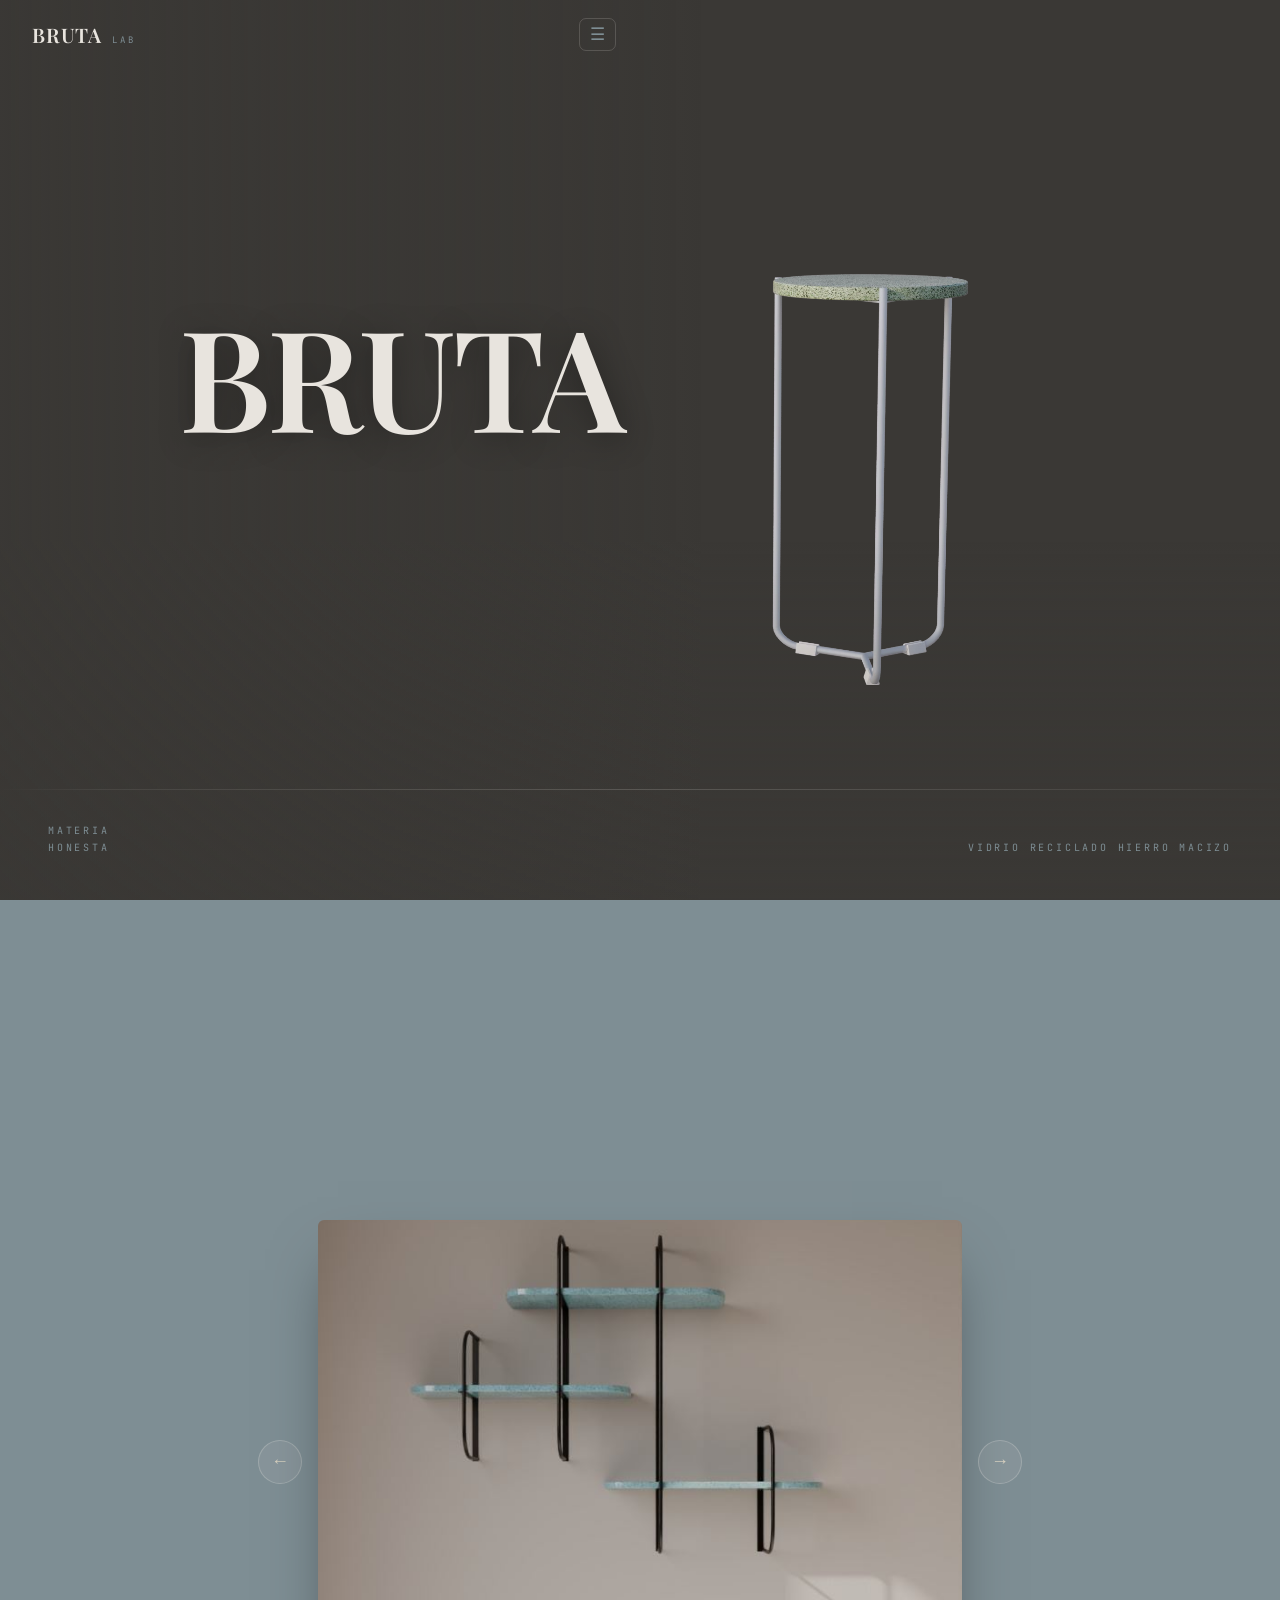
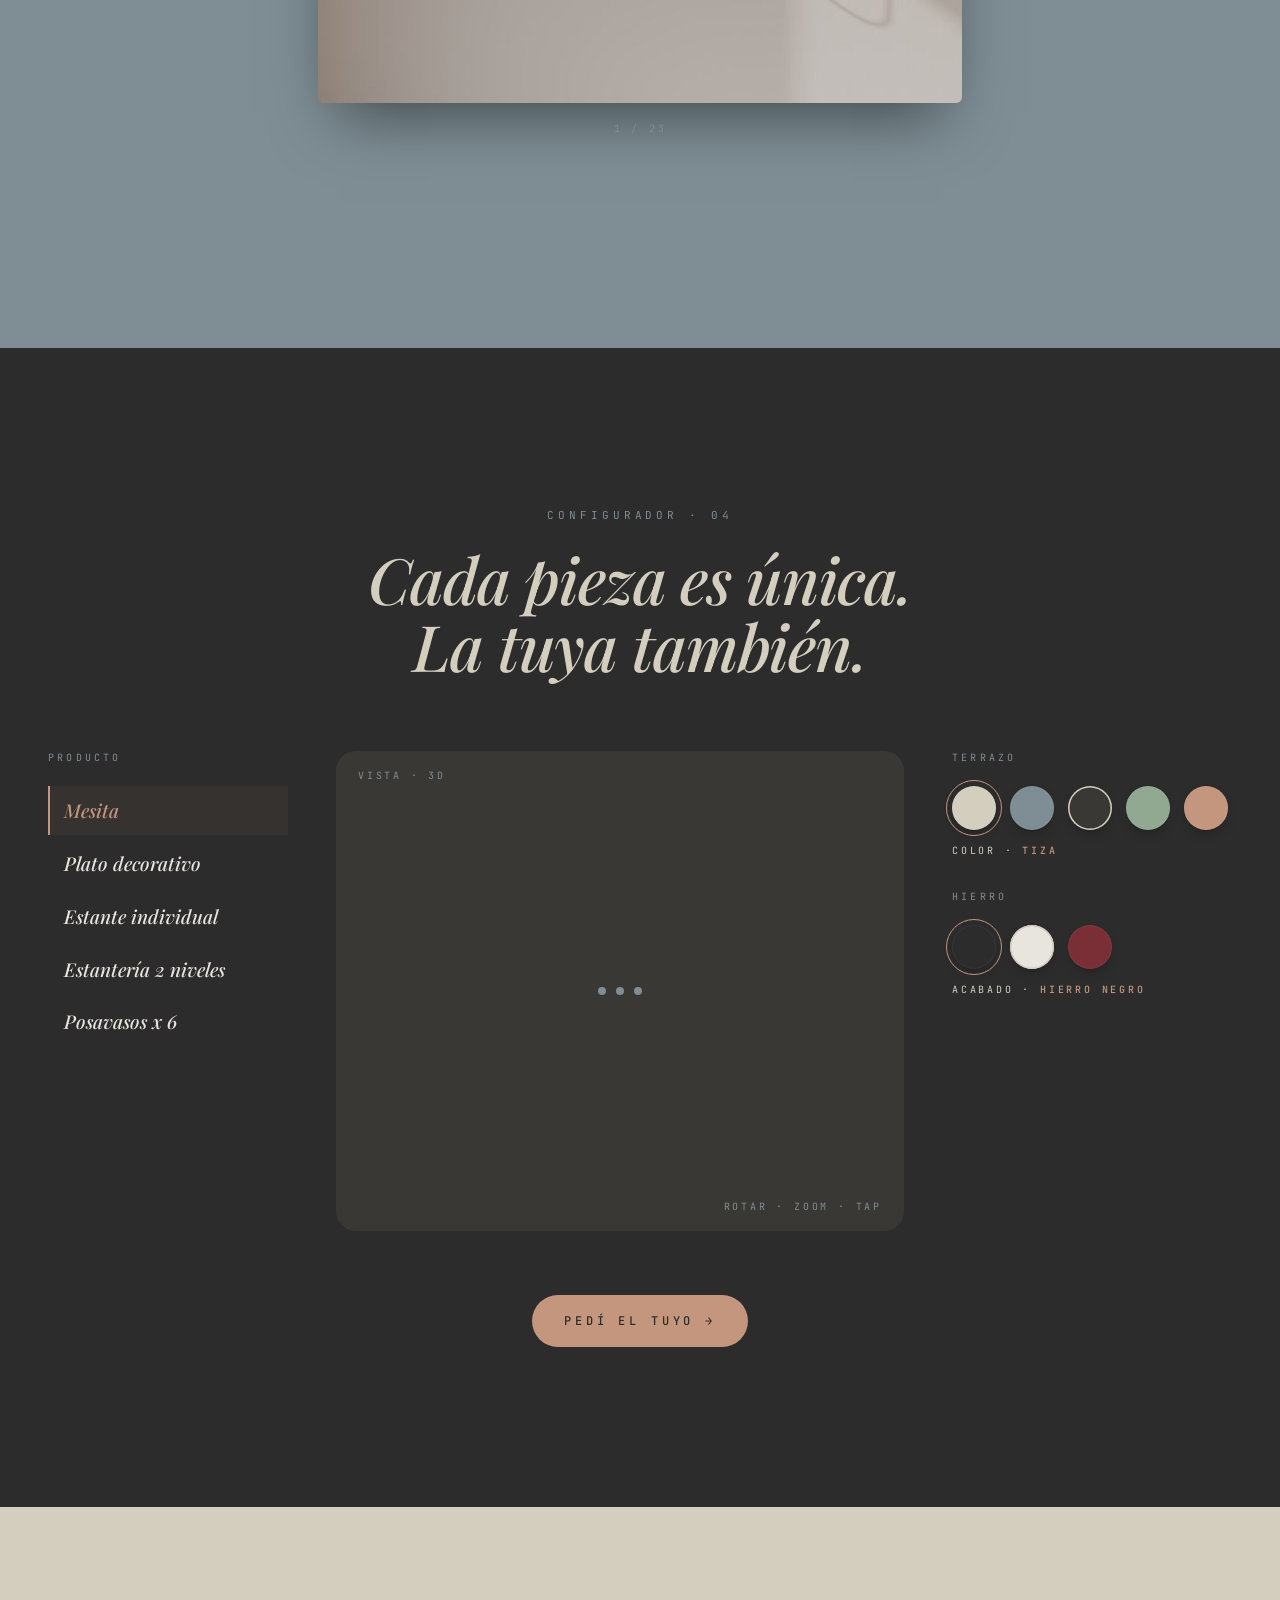
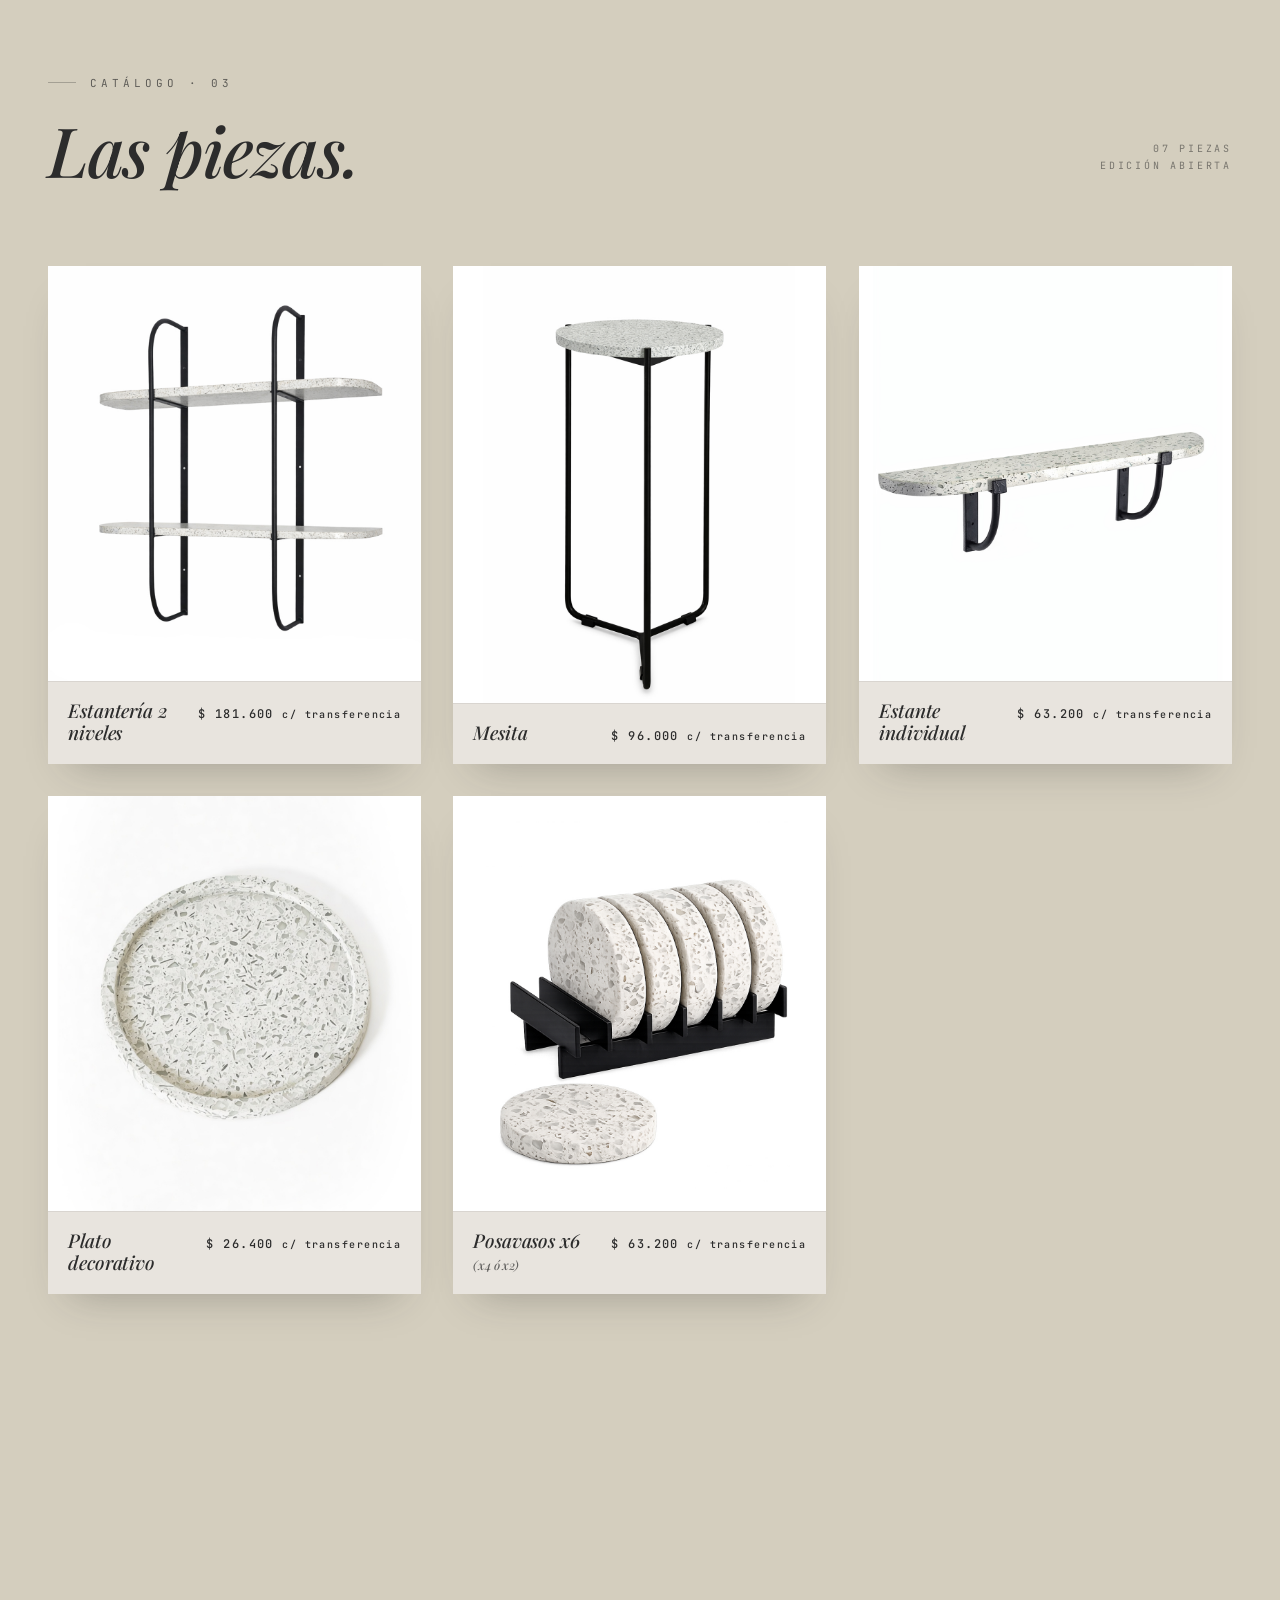
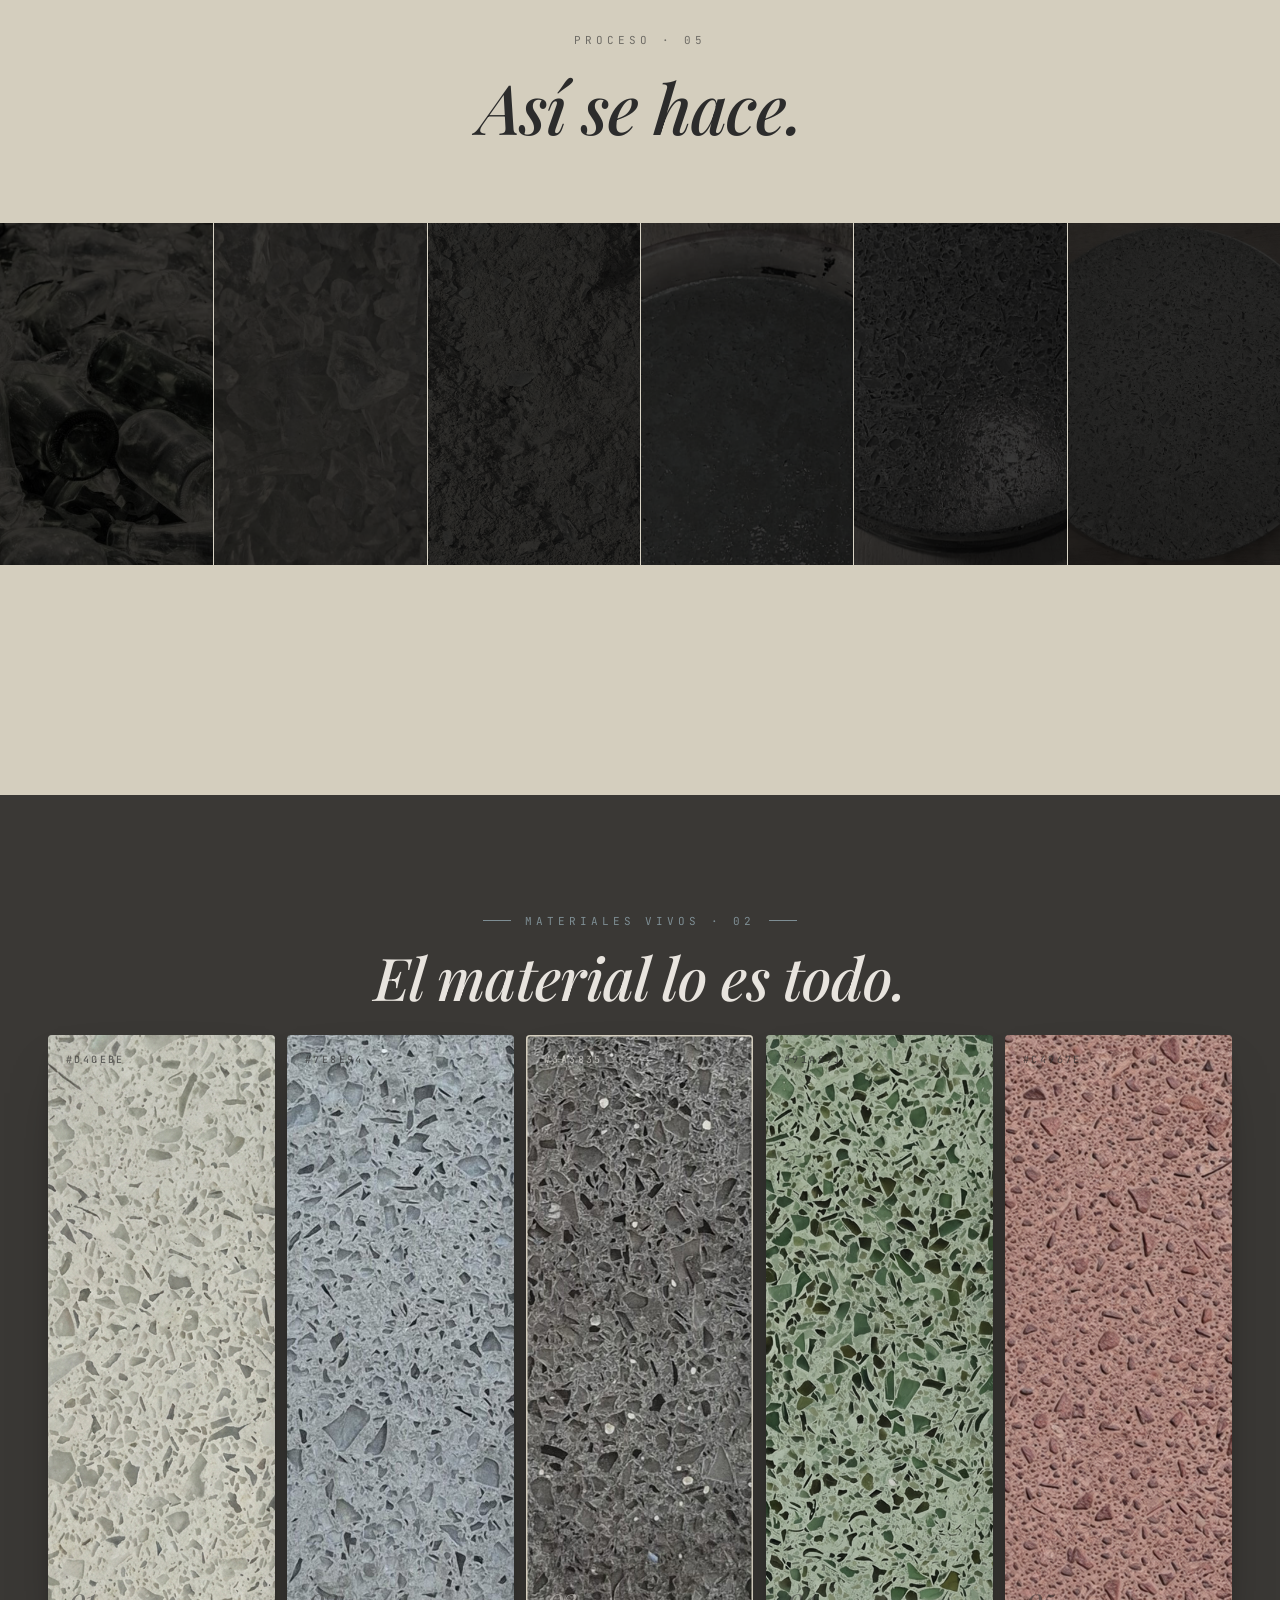
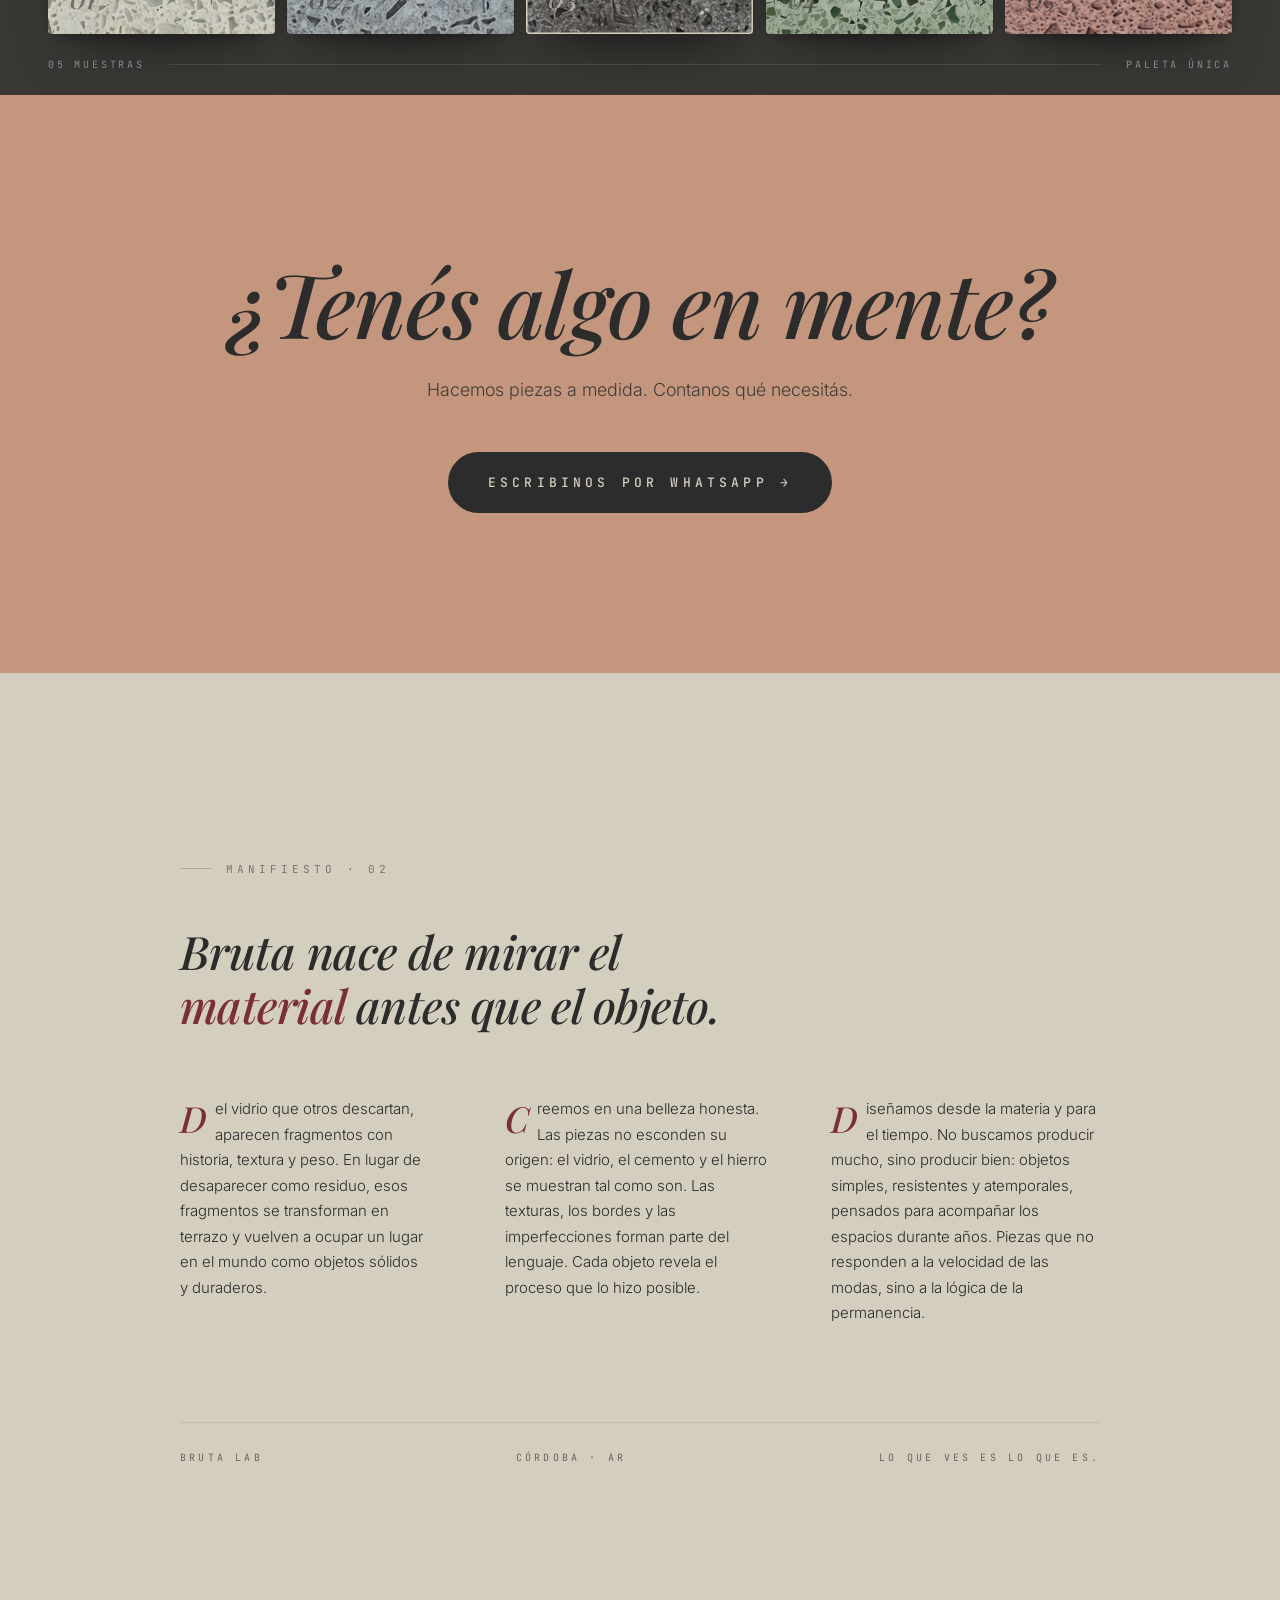
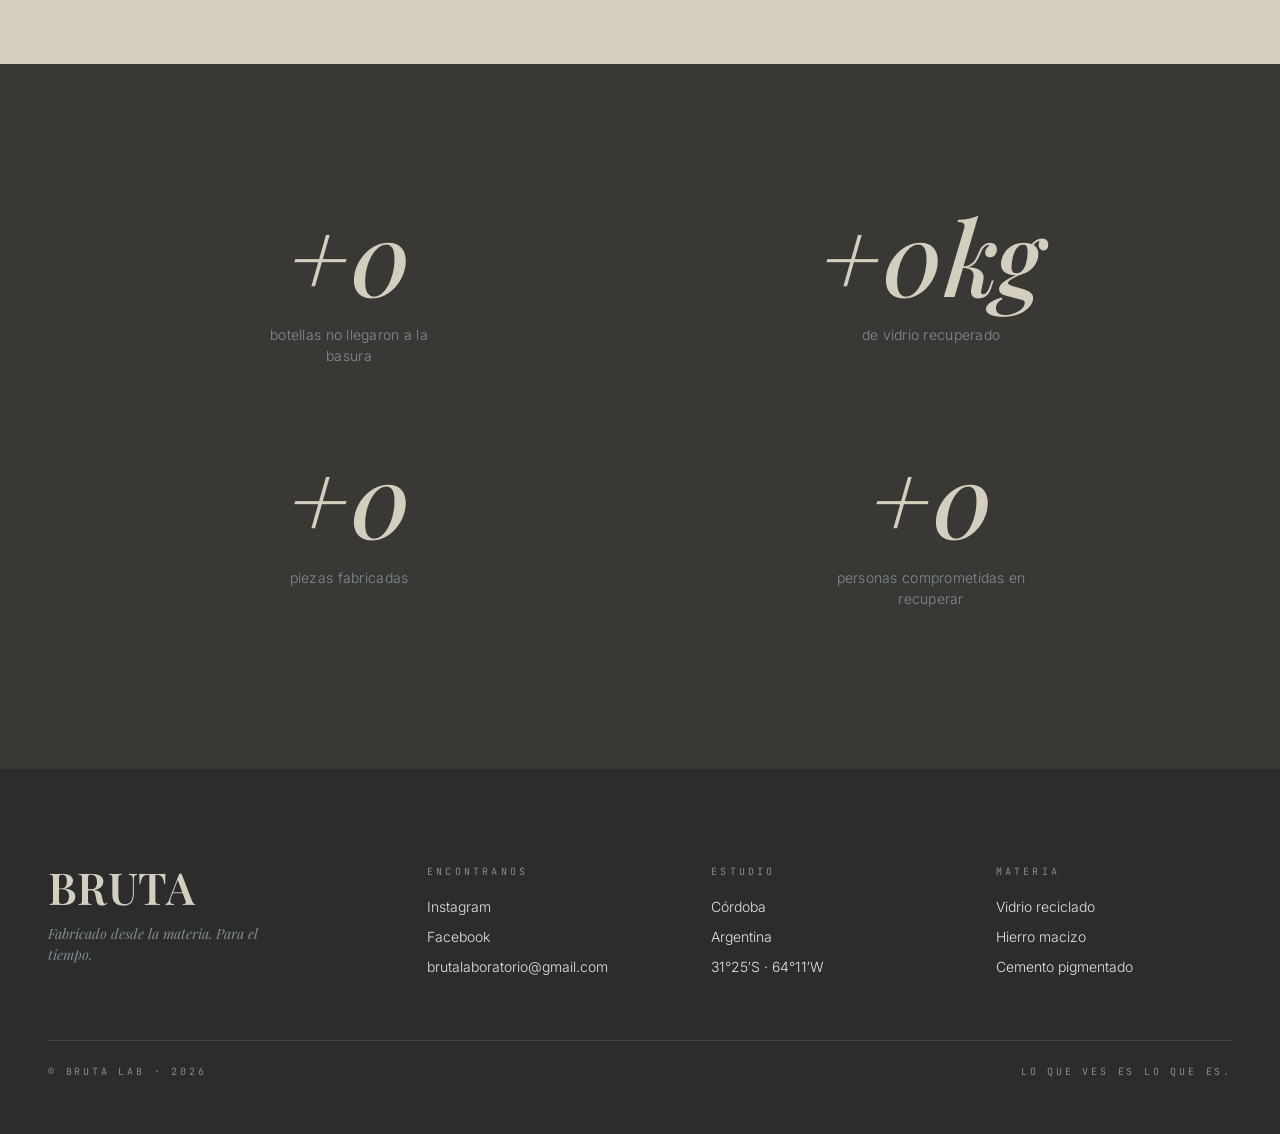
==== index.html @ 0c880f2b "Galeria: reemplaza marquee por slider simple con flechas y lightbox Co-Authored-By: Claude Sonnet 4." ====
<!doctype html>
<html lang="es">
<head>
<meta charset="utf-8" />
<meta name="viewport" content="width=device-width, initial-scale=1" />
<title>BRUTA Lab — Terrazo · Vidrio · Hierro</title>

<script type="importmap">
{
  "imports": {
    "three": "https://cdn.jsdelivr.net/npm/three@0.165.0/build/three.module.js",
    "three/addons/": "https://cdn.jsdelivr.net/npm/three@0.165.0/examples/jsm/"
  }
}
</script>

<link rel="preconnect" href="https://fonts.googleapis.com" />
<link rel="preconnect" href="https://fonts.gstatic.com" crossorigin />
<link
  href="https://fonts.googleapis.com/css2?family=Playfair+Display:wght@400;500;600;700&family=Inter:wght@300;400;500&family=JetBrains+Mono:wght@400;500&display=swap"
  rel="stylesheet"
/>

<!-- GSAP + ScrollTrigger -->
<script src="https://cdnjs.cloudflare.com/ajax/libs/gsap/3.12.5/gsap.min.js"></script>
<script src="https://cdnjs.cloudflare.com/ajax/libs/gsap/3.12.5/ScrollTrigger.min.js"></script>

<style>
  /* ======================================================================
     BRUTA LAB — paleta única (producto + UI)
     ====================================================================== */
  :root {
    --tiza:          #D4CEBE;
    --porfido:       #7E8E94;
    --basalto:       #3A3835;
    --musgo:         #91A891;
    --terracota:     #C4967E;
    --hierro-negro:  #2C2C2C;
    --hierro-blanco: #E8E4DE;
    --burdo:         #7A2E35;

    --ff-display: "Playfair Display", Georgia, serif;
    --ff-body:    "Inter", system-ui, sans-serif;
    --ff-mono:    "JetBrains Mono", ui-monospace, monospace;
  }

  *, *::before, *::after { box-sizing: border-box; }
  html, body { margin: 0; padding: 0; }

  body {
    background: var(--basalto);
    color: var(--hierro-blanco);
    font-family: var(--ff-body);
    -webkit-font-smoothing: antialiased;
    -moz-osx-font-smoothing: grayscale;
    overflow-x: hidden;
  }

  /* ======================================================================
     NAV STICKY — barra superior fija que aparece al scrollear
     ====================================================================== */
  .navbar {
    position: fixed;
    top: 0; left: 0; right: 0;
    z-index: 100;
    display: flex;
    align-items: center;
    justify-content: space-between;
    gap: 24px;
    padding: 18px 32px;
    background: rgba(58, 56, 53, 0);
    backdrop-filter: blur(0px);
    -webkit-backdrop-filter: blur(0px);
    border-bottom: 1px solid transparent;
    transition: background 0.4s ease, backdrop-filter 0.4s ease, border-color 0.4s ease;
  }
  .navbar.is-stuck {
    background: rgba(58, 56, 53, 0.78);
    backdrop-filter: blur(14px) saturate(140%);
    -webkit-backdrop-filter: blur(14px) saturate(140%);
    border-bottom-color: rgba(232, 228, 222, 0.08);
  }
  .navbar__brand {
    font-family: var(--ff-display);
    font-weight: 600;
    font-size: 20px;
    letter-spacing: 0.04em;
    color: var(--hierro-blanco);
    line-height: 1;
    text-decoration: none;
    display: inline-flex;
    align-items: baseline;
    gap: 10px;
    user-select: none;
  }
  .navbar__brand small {
    font-family: var(--ff-mono);
    font-size: 9px;
    font-weight: 400;
    letter-spacing: 0.32em;
    text-transform: uppercase;
    color: var(--porfido);
  }
  /* overlay de navegación — siempre hamburger, desktop y mobile */
  .navbar__nav {
    display: none;
    position: fixed;
    top: 0; left: 0; right: 0; bottom: 0;
    z-index: 500;
    background: rgba(40, 37, 34, 0.45);
    backdrop-filter: blur(28px) saturate(150%);
    -webkit-backdrop-filter: blur(28px) saturate(150%);
  }
  .navbar__nav.is-open { display: block; }
  .navbar__link {
    font-family: var(--ff-mono);
    font-size: 10px;
    font-weight: 500;
    letter-spacing: 0.28em;
    text-transform: uppercase;
    color: var(--porfido);
    text-decoration: none;
    padding: 8px 12px;
    border-radius: 999px;
    border: 1px solid transparent;
    transition: color 0.25s ease, border-color 0.25s ease, background 0.25s ease;
    white-space: nowrap;
  }
  .navbar__link:hover {
    color: var(--hierro-blanco);
    border-color: rgba(232, 228, 222, 0.18);
  }
  .navbar__link.is-current {
    color: var(--terracota);
    border-color: rgba(196, 150, 126, 0.4);
  }
  .navbar__meta {
    font-family: var(--ff-mono);
    font-size: 9px;
    letter-spacing: 0.28em;
    text-transform: uppercase;
    color: var(--porfido);
    text-align: right;
    line-height: 1.6;
  }
  .navbar__hamburger {
    display: flex;
    align-items: center;
    justify-content: center;
    background: none;
    border: 1px solid rgba(232, 228, 222, 0.18);
    border-radius: 7px;
    padding: 7px 10px;
    cursor: pointer;
    color: var(--porfido);
    font-size: 17px;
    line-height: 1;
    transition: color 0.2s, border-color 0.2s;
  }
  .navbar__hamburger:hover { color: var(--hierro-blanco); border-color: rgba(232,228,222,0.4); }
  .navbar__close {
    display: flex;
    position: absolute;
    top: 20px; right: 20px;
    background: none;
    border: 1px solid rgba(232, 228, 222, 0.18);
    border-radius: 7px;
    padding: 7px 10px;
    cursor: pointer;
    color: var(--porfido);
    font-size: 17px;
    line-height: 1;
    transition: color 0.2s, border-color 0.2s;
  }
  .navbar__close:hover { color: var(--hierro-blanco); border-color: rgba(232,228,222,0.4); }
  .navbar__links-wrap {
    position: absolute;
    top: 50%; left: 50%;
    transform: translate(-50%, -50%);
    display: flex;
    flex-direction: column;
    align-items: center;
    gap: 4px;
    width: 100%;
    padding: 0 32px;
  }
  .navbar__link {
    display: block;
    width: 100%;
    max-width: 300px;
    padding: 10px 20px;
    font-size: 10px;
    letter-spacing: 0.3em;
    text-align: center;
    border-radius: 8px;
    border-color: transparent;
    white-space: nowrap;
  }
  .navbar__link:hover { border-color: rgba(232,228,222,0.18); }
  @media (max-width: 1100px) { .navbar__meta { display: none; } }
  @media (max-width: 820px)  { .navbar { padding: 14px 18px; } }

  /* ======================================================================
     HERO — pantalla completa, BRUTA a la izquierda + modelo 3D a la derecha
     ====================================================================== */
  .hero {
    position: relative;
    width: 100vw;
    height: 100vh;
    min-height: 640px;
    background: var(--basalto);
    overflow: hidden;
    isolation: isolate;
  }

  /* video mesita — lado derecho, contenido, no full-bleed */
  .hero__video {
    position: absolute;
    right: 0;
    top: 50%;
    transform: translateY(-50%);
    width: 70%;
    height: 100%;
    object-fit: contain;
    object-position: right center;
    z-index: 0;
    opacity: 1;
    right: 10vw;
  }
  @media (max-width: 900px) {
    .hero__video { width: 65%; opacity: 0.45; }
  }
  @media (max-width: 720px) {
    .hero__video {
      inset: 0;
      right: 0;
      top: 0;
      width: 100%;
      height: 100%;
      transform: none;
      object-fit: cover;
      object-position: center 20%;
      opacity: 0.18;
    }
  }
  /* canvas Three.js (placeholder, queda para futura iteración con vidrio) */
  #hero-canvas {
    position: absolute;
    inset: 0;
    width: 100%;
    height: 100%;
    z-index: 0;
    display: block;
    pointer-events: none;
    opacity: 0;
    /* THREEJS: fragmentos-vidrio */
  }

  /* solo un degradé suave en los bordes — no oscurece la mesita */
  .hero::after {
    content: "";
    position: absolute;
    inset: 0;
    z-index: 1;
    pointer-events: none;
    background:
      linear-gradient(90deg,
        rgba(58, 56, 53, 0.55) 0%,
        rgba(58, 56, 53, 0.2)  30%,
        rgba(58, 56, 53, 0)    55%,
        rgba(58, 56, 53, 0)    100%),
      linear-gradient(180deg,
        rgba(58, 56, 53, 0.0)  0%,
        rgba(58, 56, 53, 0.0)  60%,
        rgba(58, 56, 53, 0.45) 100%);
  }

  /* meta arriba derecha — pista honesta de identidad */
  .hero__meta {
    position: absolute;
    top: 96px;
    right: 48px;
    z-index: 3;
    font-family: var(--ff-mono);
    font-size: 10px;
    font-weight: 400;
    letter-spacing: 0.28em;
    text-transform: uppercase;
    color: var(--porfido);
    text-align: right;
    line-height: 1.7;
  }

  /* contenido hero — desplazado un poco más al centro */
  .hero__content {
    position: relative;
    z-index: 2;
    height: 100%;
    display: flex;
    flex-direction: column;
    justify-content: center;
    align-items: flex-start;
    text-align: left;
    padding: 110px 48px 120px 14vw;
    max-width: 62vw;
    margin: 0;
  }

  /* MODELO 3D — placeholder oculto: la mesita ya aparece en el video del hero */
  .hero__model { display: none; }

  /* BRUTA — más chico, sobre la izquierda */
  .hero__wordmark {
    font-family: var(--ff-display);
    font-weight: 600;
    font-style: normal;
    font-size: clamp(64px, 11vw, 180px);
    line-height: 0.88;
    letter-spacing: -0.02em;
    color: var(--hierro-blanco);
    margin: 0;
    text-wrap: nowrap;
    display: block;
    text-shadow: 0 4px 32px rgba(0, 0, 0, 0.35);
  }
  .hero__wordmark .wm-char {
    display: inline-block;
    opacity: 0;
    transform: translateY(40px);
    will-change: opacity, transform;
  }

  .hero__eyebrow {
    font-family: var(--ff-mono);
    font-size: 11px;
    font-weight: 400;
    letter-spacing: 0.36em;
    text-transform: uppercase;
    color: var(--tiza);
    margin: 28px 0 16px 0;
    display: flex;
    align-items: center;
    gap: 14px;
    opacity: 0;
  }
  .hero__eyebrow::before {
    content: "";
    width: 32px;
    height: 1px;
    background: var(--tiza);
    opacity: 0.6;
  }

  .hero__headline {
    font-family: var(--ff-display);
    font-weight: 500;
    font-style: italic;
    font-size: clamp(24px, 2.6vw, 42px);
    line-height: 1.12;
    letter-spacing: -0.01em;
    color: var(--hierro-blanco);
    margin: 0;
    max-width: 18ch;
    text-wrap: balance;
    text-shadow: 0 2px 18px rgba(0, 0, 0, 0.4);
    opacity: 0;
  }

  /* el span del headline ahora es un fade simple, sin typewriter */
  .hero__headline .tw {
    display: inline;
  }
  /* el cursor que parpadea al final del typewriter */
  .hero__caret {
    display: none;
  }
  @keyframes caret-blink { 0% { opacity: 0; } 100% { opacity: 0; } }

  .hero__subtitle {
    font-family: var(--ff-body);
    font-weight: 300;
    font-size: 14px;
    letter-spacing: 0.22em;
    text-transform: uppercase;
    color: var(--tiza);
    margin: 28px 0 0 0;
    opacity: 0; /* lo levanta GSAP */
  }
  .hero__subtitle .dot {
    display: inline-block;
    margin: 0 10px;
    color: var(--terracota);
    transform: translateY(-1px);
  }

  /* CTA */
  .hero__cta {
    position: absolute;
    z-index: 3;
    left: 50%;
    bottom: 48px;
    transform: translateX(-50%);
    font-family: var(--ff-mono);
    font-size: 12px;
    font-weight: 500;
    letter-spacing: 0.32em;
    text-transform: uppercase;
    color: var(--porfido);
    text-decoration: none;
    background: transparent;
    border: none;
    padding: 14px 22px;
    cursor: pointer;
    display: inline-flex;
    align-items: center;
    gap: 12px;
    opacity: 0; /* lo levanta GSAP */
    transition: color 0.3s ease, letter-spacing 0.3s ease;
  }
  .hero__cta:hover {
    color: var(--hierro-blanco);
    letter-spacing: 0.36em;
  }
  .hero__cta .arrow {
    display: inline-block;
    transition: transform 0.5s cubic-bezier(.2,.8,.2,1);
  }
  .hero__cta:hover .arrow {
    transform: translateY(6px);
  }

  /* esquinas tipográficas — referencia "honesto, atemporal" */
  .hero__corner {
    position: absolute;
    z-index: 3;
    bottom: 44px;
    font-family: var(--ff-mono);
    font-size: 10px;
    font-weight: 400;
    letter-spacing: 0.28em;
    text-transform: uppercase;
    color: var(--porfido);
    line-height: 1.7;
  }
  .hero__corner--l { left: 48px; }
  .hero__corner--r { right: 48px; text-align: right; }

  /* línea técnica delgada que cruza la base */
  .hero__rule {
    position: absolute;
    z-index: 2;
    left: 0;
    right: 0;
    bottom: 110px;
    height: 1px;
    background: linear-gradient(
      to right,
      transparent 0,
      rgba(232, 228, 222, 0.08) 8%,
      rgba(232, 228, 222, 0.18) 50%,
      rgba(232, 228, 222, 0.08) 92%,
      transparent 100%
    );
  }

  /* responsive — móviles */
  @media (max-width: 720px) {
    .hero__meta   { top: 70px; right: 22px; font-size: 9px; letter-spacing: 0.22em; }
    .hero__content { padding: 90px 24px 100px; max-width: 100%; }
    .hero__corner { bottom: 86px; font-size: 9px; }
    .hero__corner--l { left: 22px; }
    .hero__corner--r { right: 22px; }
    .hero__cta    { bottom: 28px; }
    .hero__rule   { bottom: 78px; }
  }

  /* ======================================================================
     MANIFIESTO — sección de texto, fondo Tiza
     ====================================================================== */
  .manifiesto {
    position: relative;
    width: 100%;
    background: var(--tiza);
    color: var(--hierro-negro);
    padding: 180px 48px 200px;
    overflow: hidden;
  }
  .manifiesto__inner {
    max-width: 920px;
    margin: 0 auto;
  }
  .manifiesto__eyebrow {
    font-family: var(--ff-mono);
    font-size: 11px;
    font-weight: 400;
    letter-spacing: 0.36em;
    text-transform: uppercase;
    color: var(--hierro-negro);
    margin: 0 0 48px 0;
    display: inline-flex;
    align-items: center;
    gap: 14px;
    opacity: 0.55;
  }
  .manifiesto__eyebrow::before {
    content: "";
    width: 32px;
    height: 1px;
    background: var(--hierro-negro);
    opacity: 0.4;
  }
  .manifiesto__lead {
    font-family: var(--ff-display);
    font-style: italic;
    font-weight: 500;
    font-size: clamp(28px, 3.6vw, 52px);
    line-height: 1.18;
    letter-spacing: -0.012em;
    color: var(--hierro-negro);
    margin: 0 0 64px 0;
    text-wrap: balance;
  }
  .manifiesto__lead em {
    color: var(--burdo);
    font-style: italic;
  }
  .manifiesto__body {
    display: grid;
    grid-template-columns: repeat(3, 1fr);
    gap: 56px;
  }
  .manifiesto__body p {
    font-family: var(--ff-body);
    font-weight: 300;
    font-size: 15px;
    line-height: 1.7;
    color: var(--hierro-negro);
    margin: 0;
    text-wrap: pretty;
  }
  .manifiesto__body p::first-letter {
    font-family: var(--ff-display);
    font-style: italic;
    font-weight: 500;
    font-size: 2.4em;
    line-height: 0.9;
    float: left;
    margin: 6px 8px 0 0;
    color: var(--burdo);
  }
  .manifiesto__foot {
    margin-top: 96px;
    padding-top: 28px;
    border-top: 1px solid rgba(44,44,44,0.18);
    display: flex;
    justify-content: space-between;
    gap: 24px;
    font-family: var(--ff-mono);
    font-size: 10px;
    letter-spacing: 0.32em;
    text-transform: uppercase;
    color: var(--hierro-negro);
    opacity: 0.65;
  }
  @media (max-width: 900px) {
    .manifiesto { padding: 120px 22px 130px; }
    .manifiesto__body { grid-template-columns: 1fr; gap: 36px; }
    .manifiesto__lead { margin-bottom: 44px; }
    .manifiesto__foot { flex-direction: column; gap: 10px; margin-top: 64px; }
  }

  /* ======================================================================
     MATERIALES VIVOS — 5 tarjetas verticales que ocupan casi toda la pantalla
     ====================================================================== */
  .materiales {
    position: relative;
    width: 100%;
    min-height: 100vh;
    background: var(--basalto);
    color: var(--hierro-blanco);
    overflow: hidden;
    padding: 110px 24px 24px;
    isolation: isolate;
    display: flex;
    flex-direction: column;
  }

  .materiales__head {
    position: relative;
    z-index: 2;
    text-align: center;
    max-width: 1100px;
    margin: 0 auto 28px;
    padding: 0 24px;
  }
  .materiales__eyebrow {
    font-family: var(--ff-mono);
    font-size: 11px;
    font-weight: 400;
    letter-spacing: 0.36em;
    text-transform: uppercase;
    color: var(--porfido);
    margin: 0 0 18px 0;
    display: inline-flex;
    align-items: center;
    gap: 14px;
  }
  .materiales__eyebrow::before,
  .materiales__eyebrow::after {
    content: "";
    width: 28px;
    height: 1px;
    background: var(--porfido);
  }
  .materiales__title {
    font-family: var(--ff-display);
    font-weight: 500;
    font-style: italic;
    font-size: clamp(36px, 4.6vw, 72px);
    line-height: 1.04;
    letter-spacing: -0.015em;
    color: var(--hierro-blanco);
    margin: 0;
    text-wrap: balance;
  }

  /* la fila con las 5 tarjetas — ocupa el alto restante */
  .materiales__stage {
    position: relative;
    z-index: 2;
    width: 100%;
    flex: 1;
    min-height: 0;
    display: grid;
    grid-template-columns: repeat(5, 1fr);
    gap: 12px;
    padding: 0 24px;
    margin: 0 auto;
    max-width: 1600px;
    box-sizing: border-box;
  }

  /* tarjeta vertical — color sólido + nombre que aparece en hover */
  .material-card {
    position: relative;
    width: 100%;
    height: 100%;
    min-height: 480px;
    border-radius: 4px;
    background: var(--c, var(--tiza));
    overflow: hidden;
    cursor: pointer;
    box-shadow:
      0 30px 60px -28px rgba(0, 0, 0, 0.55),
      0 8px 18px -10px rgba(0, 0, 0, 0.5);
    transition: flex-basis 0.6s cubic-bezier(.2,.8,.2,1),
                transform  0.5s cubic-bezier(.2,.8,.2,1);
    transform-origin: bottom center;
    will-change: transform;
  }
  /* basalto sobre basalto necesita borde tiza */
  .material-card--ring {
    background: var(--basalto);
    box-shadow:
      0 30px 60px -28px rgba(0, 0, 0, 0.7),
      inset 0 0 0 1.5px var(--tiza);
  }
  .material-card::before {
    content: "";
    position: absolute;
    inset: 0;
    background: rgba(0,0,0,0);
    transition: background 0.4s ease;
    z-index: 1;
    pointer-events: none;
  }
  .material-card:hover::before {
    background: rgba(0,0,0,0.48);
  }
  .material-card:hover {
    transform: translateY(-10px);
  }

  /* etiqueta superior — siempre visible, código del color */
  .material-card__hex {
    position: absolute;
    top: 18px;
    left: 18px;
    font-family: var(--ff-mono);
    font-size: 10px;
    font-weight: 500;
    letter-spacing: 0.24em;
    text-transform: uppercase;
    color: rgba(44, 44, 44, 0.65);
    z-index: 2;
  }
  .material-card--dark .material-card__hex {
    color: rgba(232, 228, 222, 0.6);
  }

  /* índice abajo a la izquierda, siempre visible */
  .material-card__num {
    position: absolute;
    bottom: 22px;
    left: 22px;
    font-family: var(--ff-display);
    font-style: italic;
    font-weight: 500;
    font-size: 28px;
    line-height: 1;
    color: rgba(44, 44, 44, 0.55);
    z-index: 2;
    transition: opacity 0.4s ease;
  }
  .material-card--dark .material-card__num {
    color: rgba(232, 228, 222, 0.55);
  }
  .material-card:hover .material-card__num { opacity: 0; }

  /* nombre del color — fade-in en hover, ocupa la base */
  .material-card__name {
    position: absolute;
    left: 0; right: 0; bottom: 0;
    padding: 26px 24px 28px;
    background: linear-gradient(to top,
      rgba(0, 0, 0, 0.32) 0%,
      rgba(0, 0, 0, 0.0)  100%);
    color: var(--hierro-negro);
    opacity: 0;
    transform: translateY(8px);
    transition: opacity 0.4s ease, transform 0.5s cubic-bezier(.2,.8,.2,1);
    z-index: 2;
    pointer-events: none;
  }
  .material-card--dark .material-card__name {
    color: var(--hierro-blanco);
    background: linear-gradient(to top,
      rgba(0, 0, 0, 0.55) 0%,
      rgba(0, 0, 0, 0.0)  100%);
  }
  .material-card:hover .material-card__name {
    opacity: 1;
    transform: translateY(0);
    color: #fff;
    background: linear-gradient(to top, rgba(0,0,0,0.55) 0%, rgba(0,0,0,0) 100%);
  }
  .material-card:hover .material-card__hex {
    color: rgba(255,255,255,0.85);
  }
  .material-card__name h3 {
    font-family: var(--ff-display);
    font-style: italic;
    font-weight: 500;
    font-size: clamp(28px, 2.8vw, 44px);
    line-height: 1;
    letter-spacing: -0.01em;
    margin: 0 0 8px 0;
  }
  .material-card__name small {
    font-family: var(--ff-mono);
    font-size: 10px;
    font-weight: 500;
    letter-spacing: 0.32em;
    text-transform: uppercase;
    opacity: 0.78;
  }

  /* footer técnico de la sección */
  .materiales__foot {
    position: relative;
    z-index: 2;
    margin: 24px auto 0;
    padding: 0 24px;
    width: 100%;
    max-width: 1600px;
    box-sizing: border-box;
    display: flex;
    justify-content: space-between;
    align-items: center;
    gap: 24px;
    font-family: var(--ff-mono);
    font-size: 10px;
    letter-spacing: 0.28em;
    text-transform: uppercase;
    color: var(--porfido);
  }
  .materiales__foot hr {
    flex: 1;
    border: 0;
    height: 1px;
    background: rgba(126, 142, 148, 0.25);
    margin: 0;
  }

  @media (max-width: 900px) {
    .materiales { padding: 100px 16px 16px; }
    .materiales__stage { grid-template-columns: 1fr; gap: 10px; padding: 0 16px; }
    .material-card { min-height: 200px; aspect-ratio: 16 / 9; }
    .materiales__foot { font-size: 9px; letter-spacing: 0.22em; padding: 0 16px; }
  }

  /* ======================================================================
     CATLOGO — fondo Tiza, transicin suave desde Basalto, grilla 3:4 flip
     ====================================================================== */
  .catalogo {
    position: relative;
    width: 100%;
    background: var(--tiza);
    color: var(--hierro-negro);
    padding: 160px 48px 180px;
    overflow: hidden;
  }
  /* transicin suave Basalto → Tiza (pequeo gradiente arriba) */
  .catalogo::before {
    content: "";
    position: absolute;
    top: -120px;
    left: 0; right: 0;
    height: 120px;
    background: linear-gradient(to bottom,
      rgba(58, 56, 53, 0)    0%,
      rgba(212, 206, 190, 0) 60%,
      var(--tiza)            100%);
    pointer-events: none;
  }

  .catalogo__head {
    max-width: 1280px;
    margin: 0 auto 80px;
    display: flex;
    align-items: flex-end;
    justify-content: space-between;
    gap: 32px;
  }
  .catalogo__eyebrow {
    font-family: var(--ff-mono);
    font-size: 11px;
    font-weight: 400;
    letter-spacing: 0.36em;
    text-transform: uppercase;
    color: var(--hierro-negro);
    margin: 0 0 24px 0;
    display: inline-flex;
    align-items: center;
    gap: 14px;
    opacity: 0.7;
  }
  .catalogo__eyebrow::before {
    content: "";
    width: 28px;
    height: 1px;
    background: var(--hierro-negro);
    opacity: 0.4;
  }
  .catalogo__title {
    font-family: var(--ff-display);
    font-weight: 500;
    font-style: italic;
    font-size: clamp(40px, 5.4vw, 88px);
    line-height: 1.04;
    letter-spacing: -0.02em;
    color: var(--hierro-negro);
    margin: 0;
  }
  .catalogo__count {
    font-family: var(--ff-mono);
    font-size: 10px;
    letter-spacing: 0.28em;
    text-transform: uppercase;
    color: var(--hierro-negro);
    opacity: 0.55;
    text-align: right;
    line-height: 1.7;
    padding-bottom: 12px;
  }

  .catalogo__grid {
    max-width: 1280px;
    margin: 0 auto;
    display: grid;
    grid-template-columns: repeat(3, 1fr);
    gap: 32px;
  }
  @media (max-width: 1000px) {
    .catalogo__grid { grid-template-columns: repeat(2, 1fr); gap: 24px; }
  }
  @media (max-width: 600px) {
    .catalogo__grid { grid-template-columns: 1fr; gap: 20px; }
    .catalogo { padding: 110px 22px 130px; }
    .catalogo__head { flex-direction: column; align-items: flex-start; }
    .catalogo__count { text-align: left; padding-bottom: 0; }
  }

  /* tarjeta flip — proporcin 3:4 */
  .pieza {
    position: relative;
    width: 100%;
    aspect-ratio: 3 / 4;
    perspective: 1400px;
    cursor: pointer;
  }
  .pieza__flip {
    position: relative;
    width: 100%;
    height: 100%;
    transform-style: preserve-3d;
    transition: transform 0.6s ease;
    /* ANIM: catalogo-flip — hover flip card */
    will-change: transform;
  }
  .pieza:hover .pieza__flip,
  .pieza:focus-within .pieza__flip {
    transform: rotateY(180deg);
  }

  .pieza__cara {
    position: absolute;
    inset: 0;
    backface-visibility: hidden;
    -webkit-backface-visibility: hidden;
    display: flex;
    flex-direction: column;
    overflow: hidden;
  }

  /* FRENTE — fondo Hierro Blanco, foto producto + nombre + precio */
  .pieza__frente {
    background: var(--hierro-blanco);
    box-shadow: 0 22px 40px -24px rgba(44, 44, 44, 0.35);
  }
  .foto-producto {
    flex: 1;
    width: 100%;
    background:
      /* placeholder: lneas tcnicas suaves sobre Hierro Blanco */
      linear-gradient(135deg,
        rgba(58, 56, 53, 0.04) 0%,
        rgba(58, 56, 53, 0.0)  40%,
        rgba(58, 56, 53, 0.06) 100%),
      var(--hierro-blanco);
    position: relative;
    overflow: hidden;
  }
  .foto-producto::after { content: none; }
  .foto-producto__img {
    width: 100%;
    height: 100%;
    object-fit: cover;
    display: block;
  }
  .dibujo-tecnico__img {
    width: 100%;
    height: 100%;
    object-fit: contain;
    display: block;
    padding: 12px;
  }
  /* glifo central que insina la pieza — placeholder honesto */
  .foto-producto__glyph {
    position: absolute;
    inset: 0;
    display: flex;
    align-items: center;
    justify-content: center;
    color: var(--porfido);
    opacity: 0.55;
  }
  .foto-producto__glyph svg {
    width: 46%;
    height: auto;
  }

  .pieza__meta {
    display: flex;
    align-items: baseline;
    justify-content: space-between;
    gap: 16px;
    padding: 18px 20px 20px;
    border-top: 1px solid rgba(44, 44, 44, 0.08);
  }
  .pieza__nombre {
    font-family: var(--ff-display);
    font-style: italic;
    font-weight: 500;
    font-size: 19px;
    line-height: 1.15;
    color: var(--hierro-negro);
    letter-spacing: -0.005em;
  }
  .pieza__precio {
    font-family: var(--ff-mono);
    font-size: 12px;
    font-weight: 500;
    letter-spacing: 0.12em;
    color: var(--hierro-negro);
    white-space: nowrap;
  }

  /* DORSO — fondo Tiza, dibujo tcnico + nombre arriba + medidas */
  .pieza__dorso {
    background: var(--tiza);
    transform: rotateY(180deg);
    box-shadow: inset 0 0 0 1px rgba(44, 44, 44, 0.12);
    padding: 18px;
    gap: 14px;
  }
  .pieza__dorso-head {
    display: flex;
    align-items: baseline;
    justify-content: space-between;
    gap: 12px;
  }
  .pieza__dorso-nombre {
    font-family: var(--ff-display);
    font-style: italic;
    font-weight: 500;
    font-size: 14px;
    line-height: 1.1;
    color: var(--hierro-negro);
  }
  .pieza__dorso-tag {
    font-family: var(--ff-mono);
    font-size: 9px;
    letter-spacing: 0.32em;
    text-transform: uppercase;
    color: var(--hierro-negro);
    opacity: 0.55;
  }
  .dibujo-tecnico {
    flex: 1;
    width: 100%;
    position: relative;
    background:
      /* grilla tcnica sutil */
      linear-gradient(rgba(44,44,44,0.06) 1px, transparent 1px) 0 0/16px 16px,
      linear-gradient(90deg, rgba(44,44,44,0.06) 1px, transparent 1px) 0 0/16px 16px;
    border: 1px solid rgba(44, 44, 44, 0.2);
    display: flex;
    align-items: center;
    justify-content: center;
    color: var(--hierro-negro);
  }
  .dibujo-tecnico svg {
    width: 70%;
    height: 70%;
    opacity: 0.85;
  }
  .pieza__medidas {
    display: flex;
    flex-wrap: wrap;
    gap: 6px 14px;
    font-family: var(--ff-mono);
    font-size: 10px;
    letter-spacing: 0.16em;
    text-transform: uppercase;
    color: var(--hierro-negro);
    opacity: 0.85;
  }
  .pieza__medidas span {
    display: inline-flex;
    align-items: center;
    gap: 6px;
  }
  .pieza__medidas span::before {
    content: "";
    width: 8px;
    height: 1px;
    background: var(--hierro-negro);
    opacity: 0.5;
  }

  /* foco accesible */
  .pieza:focus-visible {
    outline: 2px solid var(--hierro-negro);
    outline-offset: 4px;
  }

  /* ======================================================================
     CONFIGURADOR  fondo Hierro Negro, 3 columnas
     ====================================================================== */
  .config {
    position: relative;
    width: 100%;
    background: var(--hierro-negro);
    color: var(--hierro-blanco);
    padding: 160px 48px 160px;
    overflow: hidden;
  }
  /* transicin suave Tiza  Hierro Negro */
  .config::before {
    content: "";
    position: absolute;
    top: -120px;
    left: 0; right: 0;
    height: 120px;
    background: linear-gradient(to bottom,
      rgba(212, 206, 190, 0) 0%,
      rgba(44, 44, 44, 0)    50%,
      var(--hierro-negro)    100%);
    pointer-events: none;
  }
  .config__head {
    max-width: 1280px;
    margin: 0 auto 72px;
    text-align: center;
  }
  .config__eyebrow {
    font-family: var(--ff-mono);
    font-size: 11px;
    letter-spacing: 0.36em;
    text-transform: uppercase;
    color: var(--porfido);
    margin: 0 0 24px 0;
  }
  .config__title {
    font-family: var(--ff-display);
    font-style: italic;
    font-weight: 500;
    font-size: clamp(36px, 5vw, 76px);
    line-height: 1.04;
    letter-spacing: -0.018em;
    color: var(--tiza);
    margin: 0;
    text-wrap: balance;
  }
  .config__layout {
    max-width: 1280px;
    margin: 0 auto;
    display: grid;
    grid-template-columns: 240px 1fr 280px;
    gap: 48px;
    align-items: stretch;
  }
  /* IZQUIERDA  selector de producto */
  .config__col-title {
    font-family: var(--ff-mono);
    font-size: 10px;
    letter-spacing: 0.32em;
    text-transform: uppercase;
    color: var(--porfido);
    margin: 0 0 22px 0;
  }
  .config__list {
    list-style: none;
    padding: 0;
    margin: 0;
    display: flex;
    flex-direction: column;
    gap: 4px;
  }
  .config__item {
    font-family: var(--ff-display);
    font-style: italic;
    font-weight: 500;
    font-size: 19px;
    line-height: 1.3;
    color: var(--hierro-blanco);
    background: transparent;
    border: 0;
    text-align: left;
    padding: 12px 14px;
    cursor: pointer;
    border-left: 2px solid transparent;
    transition: color 0.25s ease, border-color 0.25s ease, background 0.25s ease;
    width: 100%;
  }
  .config__item:hover { color: var(--tiza); }
  .config__item.is-active {
    color: var(--terracota);
    border-left-color: var(--terracota);
    background: rgba(196, 150, 126, 0.06);
  }
  /* CENTRO  modelo 3D placeholder */
  .config__viewer {
    position: relative;
    background: var(--basalto);
    border-radius: 20px;
    min-height: 480px;
    display: flex;
    align-items: center;
    justify-content: center;
    overflow: hidden;
    transition: background-color 0.6s ease;
    /* THREEJS: configurador-3d */
  }
  .config__viewer-glyph {
    color: var(--porfido);
    opacity: 0.45;
    font-family: var(--ff-mono);
    font-size: 10px;
    letter-spacing: 0.32em;
    text-transform: uppercase;
    text-align: center;
  }
  .config__viewer-glyph svg {
    display: block;
    width: 120px;
    height: 120px;
    margin: 0 auto 18px;
  }
  .config__viewer-tag {
    position: absolute;
    top: 18px;
    left: 22px;
    font-family: var(--ff-mono);
    font-size: 10px;
    letter-spacing: 0.28em;
    text-transform: uppercase;
    color: var(--porfido);
  }
  .config__viewer-coords {
    position: absolute;
    bottom: 18px;
    right: 22px;
    font-family: var(--ff-mono);
    font-size: 10px;
    letter-spacing: 0.28em;
    text-transform: uppercase;
    color: var(--porfido);
    text-align: right;
  }
  /* DERECHA  swatches */
  .config__group { margin-bottom: 32px; }
  .config__swatches {
    display: flex;
    flex-wrap: wrap;
    gap: 14px;
  }
  .swatch {
    position: relative;
    width: 44px;
    height: 44px;
    border-radius: 50%;
    background: var(--c, #fff);
    border: 0;
    cursor: pointer;
    padding: 0;
    box-shadow:
      inset 0 0 0 1px rgba(255,255,255,0.05),
      0 6px 14px -8px rgba(0,0,0,0.6);
    transition: transform 0.25s ease, box-shadow 0.25s ease;
  }
  .swatch::before {
    content: "";
    position: absolute;
    inset: -6px;
    border-radius: 50%;
    border: 1.5px solid transparent;
    transition: border-color 0.25s ease;
  }
  .swatch:hover { transform: scale(1.06); }
  .swatch.is-active::before { border-color: var(--terracota); }
  .swatch--ring { box-shadow: inset 0 0 0 1.5px var(--tiza), 0 6px 14px -8px rgba(0,0,0,0.6); }
  .config__swatch-name {
    margin-top: 14px;
    font-family: var(--ff-mono);
    font-size: 10px;
    letter-spacing: 0.28em;
    text-transform: uppercase;
    color: var(--tiza);
    min-height: 14px;
  }
  .config__swatch-name strong {
    color: var(--terracota);
    font-weight: 500;
    letter-spacing: 0.28em;
  }
  .config__cta-row {
    max-width: 1280px;
    margin: 64px auto 0;
    display: flex;
    justify-content: center;
  }
  .config__cta {
    display: inline-flex;
    align-items: center;
    gap: 14px;
    background: var(--terracota);
    color: var(--hierro-negro);
    text-decoration: none;
    font-family: var(--ff-mono);
    font-size: 12px;
    font-weight: 500;
    letter-spacing: 0.32em;
    text-transform: uppercase;
    padding: 18px 32px;
    border-radius: 999px;
    transition: transform 0.25s ease, background 0.25s ease, letter-spacing 0.25s ease;
  }
  .config__cta:hover {
    transform: translateY(-2px);
    letter-spacing: 0.36em;
    background: var(--tiza);
  }
  /* canvas Three.js */
  #config-canvas {
    position: absolute;
    inset: 0;
    width: 100% !important;
    height: 100% !important;
    border-radius: 20px;
    display: block;
  }
  /* loader animado */
  #config-loader {
    position: absolute;
    inset: 0;
    display: flex;
    align-items: center;
    justify-content: center;
    gap: 10px;
    z-index: 4;
    pointer-events: none;
  }
  .config-loader__dot {
    width: 8px;
    height: 8px;
    border-radius: 50%;
    background: var(--porfido);
    animation: loaderPulse 1.2s ease-in-out infinite;
  }
  .config-loader__dot:nth-child(2) { animation-delay: 0.2s; }
  .config-loader__dot:nth-child(3) { animation-delay: 0.4s; }
  @keyframes loaderPulse {
    0%, 80%, 100% { transform: scale(0.6); opacity: 0.4; }
    40%            { transform: scale(1.1); opacity: 1; }
  }
  #config-loader.hidden { display: none; }

  @media (max-width: 1000px) {
    .config__layout { grid-template-columns: 1fr; gap: 36px; }
    .config__viewer { min-height: 380px; }
  }
  @media (max-width: 600px) {
    .config { padding: 110px 22px 120px; }
  }

  /* ======================================================================
     PROCESO  fondo Tiza, timeline horizontal/vertical
     ====================================================================== */
  .proceso {
    position: relative;
    width: 100%;
    background: var(--tiza);
    color: var(--hierro-negro);
    padding: 160px 48px 230px;
    overflow: hidden;
  }
  .proceso::before {
    content: "";
    position: absolute;
    top: -120px;
    left: 0; right: 0;
    height: 120px;
    background: linear-gradient(to bottom,
      rgba(44, 44, 44, 0)    0%,
      rgba(212, 206, 190, 0) 50%,
      var(--tiza)            100%);
    pointer-events: none;
  }
  .proceso__head {
    max-width: 1280px;
    margin: 0 auto 80px;
    text-align: center;
  }
  .proceso__eyebrow {
    font-family: var(--ff-mono);
    font-size: 11px;
    letter-spacing: 0.36em;
    text-transform: uppercase;
    color: var(--hierro-negro);
    opacity: 0.6;
    margin: 0 0 24px 0;
  }
  .proceso__title {
    font-family: var(--ff-display);
    font-style: italic;
    font-weight: 500;
    font-size: clamp(40px, 5.4vw, 88px);
    line-height: 1.04;
    letter-spacing: -0.02em;
    color: var(--hierro-negro);
    margin: 0;
  }
  .proceso__strip {
    position: relative;
    display: grid;
    grid-template-columns: repeat(6, 1fr);
    width: calc(100% + 96px);
    margin: 72px -48px 0;
    height: clamp(240px, 38vh, 500px);
  }
  .proceso__progress {
    position: absolute;
    top: 0; left: 0;
    height: 2px;
    width: 0%;
    background: rgba(212,206,190,0.85);
    z-index: 20;
    pointer-events: none;
    will-change: width;
  }
  .proceso__col {
    position: relative;
    overflow: hidden;
  }
  .proceso__col + .proceso__col {
    border-left: 1px solid rgba(255,255,255,0.10);
  }
  .proceso__col img {
    width: 100%;
    height: 100%;
    object-fit: cover;
    object-position: center;
    display: block;
    filter: brightness(0.22);
  }
  .proceso__annot {
    position: absolute;
    top: 10%;
    left: 8%;
    width: 84%;
    height: 54%;
    pointer-events: none;
    opacity: 0;
  }
  .proceso__annot svg {
    width: 100%;
    height: 100%;
  }
  .proceso__label {
    position: absolute;
    bottom: 0;
    left: 0;
    right: 0;
    padding: 72px 16px 22px;
    background: linear-gradient(to top, rgba(0,0,0,0.82) 0%, rgba(0,0,0,0) 100%);
    opacity: 0;
  }
  .proceso__label-num {
    font-family: var(--ff-mono);
    font-size: 9px;
    letter-spacing: 0.30em;
    color: rgba(255,255,255,0.50);
    margin: 0 0 5px;
    text-transform: uppercase;
    display: block;
  }
  .proceso__label-titulo {
    font-family: var(--ff-display);
    font-style: italic;
    font-weight: 500;
    font-size: clamp(13px, 1.2vw, 18px);
    color: #fff;
    margin: 0 0 6px;
    line-height: 1.15;
    display: block;
  }
  .proceso__label-desc {
    font-family: var(--ff-body);
    font-size: 10.5px;
    line-height: 1.5;
    color: rgba(255,255,255,0.65);
    margin: 0;
    display: block;
  }
  @media (max-width: 1000px) {
    .proceso { padding: 110px 22px 0; }
    .proceso__strip {
      width: calc(100% + 44px);
      margin-left: -22px;
      margin-right: -22px;
      grid-template-columns: repeat(3, 1fr);
      height: auto;
    }
    .proceso__col { height: 46vw; }
    .proceso__label-titulo { font-size: 12px; }
    .proceso__label-desc { display: none; }
  }
  @media (max-width: 560px) {
    .proceso__strip {
      grid-template-columns: 1fr;
      width: 100%;
      margin-left: 0;
      margin-right: 0;
    }
    .proceso__col { height: 58vw; }
    .proceso__col img { filter: brightness(0.68) !important; }
    .proceso__annot { opacity: 1 !important; }
    .proceso__label { opacity: 1 !important; }
    .proceso__label-desc { display: block; }
    .proceso__progress { display: none; }
  }

  /* ======================================================================
     ESTADSTICAS  fondo Basalto, 4 nmeros 2x2
     ====================================================================== */
  .stats {
    position: relative;
    width: 100%;
    background: var(--basalto);
    color: var(--hierro-blanco);
    padding: 140px 48px 160px;
    overflow: hidden;
  }
  .stats::before {
    content: "";
    position: absolute;
    top: -120px;
    left: 0; right: 0;
    height: 120px;
    background: linear-gradient(to bottom,
      rgba(212, 206, 190, 0) 0%,
      rgba(58, 56, 53, 0)    50%,
      var(--basalto)         100%);
    pointer-events: none;
  }
  .stats__grid {
    max-width: 1100px;
    margin: 0 auto;
    display: grid;
    grid-template-columns: repeat(2, 1fr);
    gap: 80px 64px;
    text-align: center;
  }
  .stat__num {
    font-family: var(--ff-display);
    font-style: italic;
    font-weight: 500;
    font-size: clamp(56px, 8vw, 120px);
    line-height: 1;
    color: var(--tiza);
    letter-spacing: -0.02em;
    margin: 0 0 18px 0;
    display: inline-flex;
    align-items: baseline;
    gap: 4px;
  }
  .stat__prefix, .stat__suffix {
    font-family: var(--ff-display);
    font-style: italic;
    font-weight: 500;
    color: var(--tiza);
  }
  .stat__label {
    font-family: var(--ff-body);
    font-weight: 300;
    font-size: 14px;
    line-height: 1.5;
    letter-spacing: 0.02em;
    color: var(--porfido);
    margin: 0;
    max-width: 22ch;
    margin-left: auto;
    margin-right: auto;
  }
  @media (max-width: 700px) {
    .stats__grid { grid-template-columns: 1fr; gap: 56px; }
    .stats { padding: 100px 22px 110px; }
  }

  /* ======================================================================
     GALERÍA — marquee horizontal infinito, hover agranda imagen
     ====================================================================== */
  .galeria {
    position: relative;
    width: 100%;
    background: var(--porfido);
    color: var(--hierro-blanco);
    padding: 140px 0 160px;
    overflow: hidden;
    isolation: isolate;
  }
  /* transición suave desde Basalto (stats) — refuerza el corte */
  .galeria::before {
    content: "";
    position: absolute;
    top: -1px;
    left: 0; right: 0;
    height: 1px;
    background: linear-gradient(to right,
      transparent 0,
      rgba(232, 228, 222, 0.18) 50%,
      transparent 100%);
  }

  .galeria__head {
    max-width: 1280px;
    margin: 0 auto 64px;
    padding: 0 48px;
    display: flex;
    align-items: flex-end;
    justify-content: space-between;
    gap: 32px;
  }
  .galeria__eyebrow {
    font-family: var(--ff-mono);
    font-size: 11px;
    font-weight: 400;
    letter-spacing: 0.36em;
    text-transform: uppercase;
    color: var(--porfido);
    margin: 0 0 22px 0;
    display: inline-flex;
    align-items: center;
    gap: 14px;
    opacity: 0;
  }
  .galeria__eyebrow::before {
    content: "";
    width: 28px;
    height: 1px;
    background: var(--porfido);
  }
  .galeria__title {
    font-family: var(--ff-display);
    font-weight: 500;
    font-style: italic;
    font-size: clamp(40px, 5.4vw, 88px);
    line-height: 1.04;
    letter-spacing: -0.02em;
    color: var(--hierro-blanco);
    margin: 0;
    text-wrap: balance;
    opacity: 0;
  }
  .galeria__meta {
    font-family: var(--ff-mono);
    font-size: 10px;
    letter-spacing: 0.28em;
    text-transform: uppercase;
    color: var(--porfido);
    text-align: right;
    line-height: 1.7;
    padding-bottom: 14px;
    opacity: 0;
  }

  /* contenedor del marquee — full bleed, sin scroll horizontal del body */
  /* slider */
  .galeria__slider {
    position: relative;
    width: 100%;
    max-width: 860px;
    margin: 48px auto 0;
    display: flex;
    align-items: center;
    gap: 16px;
    padding: 0 48px;
    box-sizing: border-box;
  }
  .galeria__slide-wrap {
    flex: 1;
    border-radius: 6px;
    overflow: hidden;
    background: var(--porfido);
    cursor: zoom-in;
    aspect-ratio: 4 / 3;
    box-shadow: 0 30px 60px -20px rgba(0,0,0,0.5);
  }
  .galeria__slide-wrap img {
    width: 100%;
    height: 100%;
    object-fit: cover;
    display: block;
    transition: opacity 0.25s ease;
  }
  .galeria__arrow {
    flex: 0 0 auto;
    width: 44px;
    height: 44px;
    border-radius: 50%;
    border: 1px solid rgba(232,228,222,0.25);
    background: rgba(232,228,222,0.08);
    color: var(--tiza);
    font-size: 18px;
    cursor: pointer;
    display: flex;
    align-items: center;
    justify-content: center;
    transition: background 0.2s;
    user-select: none;
  }
  .galeria__arrow:hover { background: rgba(232,228,222,0.18); }
  .galeria__counter {
    position: absolute;
    bottom: -32px;
    left: 50%;
    transform: translateX(-50%);
    font-family: var(--ff-mono);
    font-size: 10px;
    letter-spacing: 0.28em;
    color: var(--porfido);
    text-transform: uppercase;
  }

  /* footer técnico de la galería */
  .galeria__foot {
    max-width: 860px;
    margin: 72px auto 0;
    padding: 0 48px;
    display: flex;
    align-items: center;
    gap: 24px;
    font-family: var(--ff-mono);
    font-size: 10px;
    letter-spacing: 0.28em;
    text-transform: uppercase;
    color: var(--porfido);
    opacity: 0;
  }
  .galeria__foot hr {
    flex: 1;
    border: 0;
    height: 1px;
    background: rgba(126, 142, 148, 0.25);
    margin: 0;
  }

  @media (max-width: 720px) {
    .galeria { padding: 100px 0 120px; }
    .galeria__head, .galeria__foot { padding: 0 22px; }
    .galeria__head { flex-direction: column; align-items: flex-start; }
    .galeria__meta { text-align: left; padding-bottom: 0; }
    .galeria__slider { padding: 0 22px; gap: 10px; }
    .galeria__arrow { width: 36px; height: 36px; font-size: 15px; }
    .galeria__foot { margin-top: 64px; }
  }

  /* ======================================================================
     ENCARGOS  fondo Terracota
     ====================================================================== */
  .encargos {
    position: relative;
    width: 100%;
    background: var(--terracota);
    color: var(--hierro-negro);
    padding: 160px 48px;
    text-align: center;
    overflow: hidden;
  }
  .encargos__inner {
    max-width: 900px;
    margin: 0 auto;
  }
  .encargos__title {
    font-family: var(--ff-display);
    font-style: italic;
    font-weight: 500;
    font-size: clamp(48px, 7vw, 112px);
    line-height: 1.04;
    letter-spacing: -0.02em;
    color: var(--hierro-negro);
    margin: 0 0 28px 0;
    text-wrap: balance;
  }
  .encargos__sub {
    font-family: var(--ff-body);
    font-weight: 300;
    font-size: clamp(15px, 1.4vw, 19px);
    line-height: 1.55;
    color: var(--hierro-negro);
    opacity: 0.85;
    margin: 0 0 48px 0;
    max-width: 50ch;
    margin-left: auto;
    margin-right: auto;
  }
  .encargos__cta {
    display: inline-flex;
    align-items: center;
    gap: 14px;
    background: var(--hierro-negro);
    color: var(--tiza);
    text-decoration: none;
    font-family: var(--ff-mono);
    font-size: 13px;
    font-weight: 500;
    letter-spacing: 0.32em;
    text-transform: uppercase;
    padding: 22px 40px;
    border-radius: 999px;
    transition: transform 0.25s ease, letter-spacing 0.25s ease;
  }
  .encargos__cta:hover {
    transform: translateY(-2px);
    letter-spacing: 0.36em;
  }

  /* ======================================================================
     FOOTER  fondo Hierro Negro
     ====================================================================== */
  .footer {
    background: var(--hierro-negro);
    color: var(--hierro-blanco);
    padding: 96px 48px 56px;
  }
  .footer__grid {
    max-width: 1280px;
    margin: 0 auto;
    display: grid;
    grid-template-columns: 1.4fr 1fr 1fr 1fr;
    gap: 48px;
    align-items: start;
  }
  .footer__logo {
    font-family: var(--ff-display);
    font-weight: 600;
    font-size: 44px;
    line-height: 1;
    color: var(--tiza);
    letter-spacing: 0.01em;
    margin: 0 0 14px 0;
  }
  .footer__lema {
    font-family: var(--ff-display);
    font-style: italic;
    font-weight: 400;
    font-size: 14px;
    line-height: 1.5;
    color: var(--porfido);
    margin: 0;
    max-width: 28ch;
  }
  .footer__col h4 {
    font-family: var(--ff-mono);
    font-size: 10px;
    letter-spacing: 0.32em;
    text-transform: uppercase;
    color: var(--porfido);
    margin: 0 0 18px 0;
    font-weight: 400;
  }
  .footer__col ul {
    list-style: none;
    padding: 0;
    margin: 0;
    display: flex;
    flex-direction: column;
    gap: 10px;
  }
  .footer__col a, .footer__col span {
    font-family: var(--ff-body);
    font-weight: 300;
    font-size: 14px;
    color: var(--hierro-blanco);
    text-decoration: none;
    transition: color 0.25s ease;
  }
  .footer__col a:hover { color: var(--terracota); }
  .footer__bar {
    max-width: 1280px;
    margin: 64px auto 0;
    padding-top: 24px;
    border-top: 1px solid rgba(232, 228, 222, 0.12);
    display: flex;
    justify-content: space-between;
    gap: 24px;
    font-family: var(--ff-mono);
    font-size: 10px;
    letter-spacing: 0.28em;
    text-transform: uppercase;
    color: var(--porfido);
  }
  @media (max-width: 800px) {
    .footer__grid { grid-template-columns: 1fr 1fr; gap: 36px; }
    .footer__bar { flex-direction: column; }
  }
  @media (max-width: 480px) {
    .footer__grid { grid-template-columns: 1fr; }
    .footer { padding: 72px 22px 44px; }
  }
  /* LIGHTBOX — pantalla completa */
  #galeria-lightbox {
    display: none;
    position: fixed;
    inset: 0;
    z-index: 9999;
    background: rgba(18, 16, 14, 0.72);
    backdrop-filter: blur(6px);
    -webkit-backdrop-filter: blur(6px);
    align-items: center;
    justify-content: center;
  }
  #galeria-lightbox.is-open { display: flex; }
  #galeria-lightbox img {
    display: block;
    max-width: min(90vw, 900px);
    max-height: 85vh;
    width: auto;
    height: auto;
    object-fit: contain;
    border-radius: 6px;
    box-shadow: 0 40px 100px rgba(0,0,0,0.7), 0 8px 24px rgba(0,0,0,0.4);
  }
  #galeria-lightbox-close {
    position: absolute;
    top: 20px;
    right: 24px;
    width: 44px;
    height: 44px;
    display: flex;
    align-items: center;
    justify-content: center;
    background: rgba(0,0,0,0.45);
    border: 1px solid rgba(255,255,255,0.3);
    border-radius: 50%;
    font-size: 22px;
    color: #fff;
    cursor: pointer;
    z-index: 2;
    line-height: 1;
    padding: 0;
    transition: background 0.2s;
  }
  #galeria-lightbox-close:hover { background: rgba(255,255,255,0.2); }
</style>
</head>
<body>

<!-- ====================================================================
     NAV STICKY — siempre fija arriba; se "solidifica" al scrollear
     ==================================================================== -->
<nav class="navbar" id="navbar" aria-label="Navegación principal">
  <a class="navbar__brand" href="#hero">
    BRUTA <small>Lab</small>
  </a>
  <button class="navbar__hamburger" id="navbar-hamburger" aria-label="Abrir menú">☰</button>
  <div class="navbar__meta" style="opacity: 0">T. 2024
31°25′S · 64°11′W</div>
</nav>

<!-- overlay menú mobile — fuera del <nav> para evitar que backdrop-filter lo confine -->
<div class="navbar__nav" id="navbar-nav" role="dialog" aria-label="Menú de navegación">
  <button class="navbar__close" id="navbar-close" aria-label="Cerrar menú">✕</button>
  <div class="navbar__links-wrap">
    <a class="navbar__link" href="#hero" data-nav="hero">INICIO</a>
    <a class="navbar__link" href="#galeria" data-nav="galeria">Galería</a>
    <a class="navbar__link" href="#configurador" data-nav="configurador">Configurador</a>
    <a class="navbar__link" href="#catalogo" data-nav="catalogo">Catálogo</a>
    <a class="navbar__link" href="#proceso" data-nav="proceso">Proceso</a>
    <a class="navbar__link" href="#materiales" data-nav="materiales">Materiales</a>
    <a class="navbar__link" href="#encargos" data-nav="encargos">Encargos</a>
    <a class="navbar__link" href="#manifiesto" data-nav="manifiesto">Manifiesto</a>
    <a class="navbar__link" href="#stats" data-nav="stats">Cifras</a>
  </div>
</div>

<section class="hero" id="hero" aria-label="Hero — BRUTA Lab">

  <!-- video de fondo: mesita flotando -->
  <video class="hero__video" id="hero-video"
         autoplay muted loop playsinline preload="auto" aria-hidden="true">
    <source src="video-mesita-flotando.webm" type="video/webm" />
  </video>

  <!-- canvas placeholder Three.js (oculto, queda para futura iteración) -->
  <canvas id="hero-canvas" aria-hidden="true"></canvas>

  <!-- contenido central -->
  <div class="hero__content">
    <h1 class="hero__wordmark" id="hero-wordmark" aria-label="BRUTA">BRUTA</h1>

    <p class="hero__eyebrow" id="hero-eyebrow">CBA · ARG</p>

    <p class="hero__headline">
      <span class="tw" id="hero-typewriter" aria-label="Lo que ves es lo que es.">Lo que ves es lo que es.</span><span class="hero__caret" id="hero-caret" aria-hidden="true"></span>
    </p>

    <p class="hero__subtitle" id="hero-subtitle">TERRAZO · VIDRIO · HIERRO </p>
  </div>

  <!-- esquinas técnicas -->
  <div class="hero__corner hero__corner--l">
    Materia<br />honesta
  </div>
  <div class="hero__corner hero__corner--r">VIDRIO RECICLADO
HIERRO MACIZO</div>

  <div class="hero__rule"></div>

  <!-- MODELO 3D — placeholder a la derecha (Three.js irá aquí) -->
  <div class="hero__model modelo-3d-placeholder" aria-hidden="true">
    <span class="hero__model-tag">Modelo · 3D</span>
    <div class="hero__model-inner">
      <div class="hero__model-glyph">
        <!-- silueta técnica: mesita con tapa de terrazo + patas de hierro -->
        <svg viewBox="0 0 120 200" fill="none" stroke="currentColor" stroke-width="1.2">
          <ellipse cx="60" cy="32" rx="48" ry="10"/>
          <path d="M 12 34 Q 12 42 14 50" />
          <path d="M 108 34 Q 108 42 106 50" />
          <line x1="20" y1="40" x2="34" y2="180"/>
          <line x1="100" y1="40" x2="86" y2="180"/>
          <line x1="60" y1="44" x2="60" y2="184"/>
          <ellipse cx="60" cy="184" rx="32" ry="6" stroke-dasharray="2 3"/>
        </svg>
      </div>
    </div>
    <span class="hero__model-coords">Rotar · Zoom<br/>31°25′S · 64°11′W</span>
  </div>
  <!-- /MODELO 3D -->

  <!-- CTA eliminado -->

</section>

<!-- ====================================================================
     GALERÍA — marquee horizontal infinito, hover agranda
     ==================================================================== -->
<section class="galeria" id="galeria" aria-label="Galería">

  <header class="galeria__head">
    <div>
      <p class="galeria__eyebrow">Galería · 03</p>
      <h2 class="galeria__title">El taller en imágenes.</h2>
    </div>
    <div class="galeria__meta">
      12 escenas<br />2024 — 2026
    </div>
  </header>

  <div class="galeria__slider" id="galeria-slider">
    <button class="galeria__arrow" id="galeria-prev" aria-label="Anterior">&#8592;</button>
    <div class="galeria__slide-wrap" id="galeria-slide-wrap">
      <img id="galeria-slide-img" src="assets/galeria/estanteria-madre.jpg" alt="">
    </div>
    <button class="galeria__arrow" id="galeria-next" aria-label="Siguiente">&#8594;</button>
    <span class="galeria__counter" id="galeria-counter">1 / 23</span>
  </div>

  <div class="galeria__foot">
    <span>Galería</span>
    <hr />
    <span>Clic en la imagen para ampliar</span>
  </div>

</section>

<!-- ====================================================================
     CONFIGURADOR
     ==================================================================== -->
<section class="config" id="configurador" aria-label="Configurador">
  <header class="config__head">
    <p class="config__eyebrow">Configurador · 04</p>
    <h2 class="config__title">Cada pieza es única.<br />La tuya también.</h2>
  </header>

  <div class="config__layout">

    <!-- IZQUIERDA · selector de producto -->
    <aside>
      <p class="config__col-title">Producto</p>
      <ul class="config__list" id="config-productos" role="listbox" aria-label="Producto">
        <li><button class="config__item is-active" data-prod="Mesita" data-model="assets/models/mesita.glb">Mesita</button></li>
        <li><button class="config__item" data-prod="Plato decorativo" data-model="assets/models/plato.glb">Plato decorativo</button></li>
        <li><button class="config__item" data-prod="Estante individual" data-model="assets/models/estante.glb">Estante individual</button></li>
        <li><button class="config__item" data-prod="Estantería 2 niveles" data-model="assets/models/Estanteria.glb">Estantería 2 niveles</button></li>
        <li><button class="config__item" data-prod="Posavasos x6" data-model="assets/models/posavasos-x6.glb">Posavasos <em>x 6</em></button></li>
      </ul>
    </aside>

    <!-- CENTRO · visor Three.js -->
    <div class="config__viewer" id="config-viewer">
      <canvas id="config-canvas"></canvas>
      <!-- loader overlay -->
      <div id="config-loader">
        <span class="config-loader__dot"></span>
        <span class="config-loader__dot"></span>
        <span class="config-loader__dot"></span>
      </div>
      <span class="config__viewer-tag" id="config-viewer-tag">Vista · 3D</span>
      <span class="config__viewer-coords">Rotar · Zoom · Tap</span>
      <!-- THREEJS: configurador-3d -->
    </div>

    <!-- DERECHA · swatches -->
    <aside>
      <div class="config__group">
        <p class="config__col-title">Terrazo</p>
        <div class="config__swatches" id="swatches-terrazo">
          <button class="swatch is-active" style="--c:#D4CEBE;" data-name="Tiza"      data-hex="#D4CEBE" data-texture="assets/textures/terrazo-tiza.png"></button>
          <button class="swatch"           style="--c:#7E8E94;" data-name="Pórfido"   data-hex="#7E8E94" data-texture="assets/textures/terrazo-porfido.png"></button>
          <button class="swatch swatch--ring" style="--c:#3A3835;" data-name="Basalto" data-hex="#3A3835" data-texture="assets/textures/terrazo-basalto.png"></button>
          <button class="swatch"           style="--c:#91A891;" data-name="Musgo"     data-hex="#91A891" data-texture="assets/textures/terrazo-musgo.png"></button>
          <button class="swatch"           style="--c:#C4967E;" data-name="Terracota" data-hex="#C4967E" data-texture="assets/textures/terrazo-terracota.png"></button>
        </div>
        <p class="config__swatch-name">Color · <strong id="terrazo-name">Tiza</strong></p>
      </div>
      <div class="config__group">
        <p class="config__col-title">Hierro</p>
        <div class="config__swatches" id="swatches-hierro">
          <button class="swatch is-active" style="--c:#2C2C2C;" data-name="Hierro Negro"  data-hex="#2C2C2C" data-texture="assets/textures/hierro-negro.jpg"></button>
          <button class="swatch swatch--ring" style="--c:#E8E4DE;" data-name="Hierro Blanco" data-hex="#E8E4DE" data-texture="assets/textures/hierro-blanco.jpg"></button>
          <button class="swatch"           style="--c:#7A2E35;" data-name="Burdó"        data-hex="#7A2E35" data-texture="assets/textures/hierro-bordo.jpg" data-roughness="0.2"></button>
        </div>
        <p class="config__swatch-name">Acabado · <strong id="hierro-name">Hierro Negro</strong></p>
      </div>
    </aside>

  </div>

  <div class="config__cta-row">
    <a class="config__cta" href="https://www.bruta.com.ar/" target="_blank" rel="noopener">
      Pedí el tuyo →
    </a>
  </div>
</section>

<!-- ====================================================================
     CATLOGO
     ==================================================================== -->
<section class="catalogo" id="catalogo" aria-label="Catlogo">

  <header class="catalogo__head">
    <div>
      <p class="catalogo__eyebrow">Catálogo · 03</p>
      <h2 class="catalogo__title">Las piezas.</h2>
    </div>
    <div class="catalogo__count">
      07 piezas<br />Edición abierta
    </div>
  </header>

  <div class="catalogo__grid" id="catalogo-grid">

    <!-- 4 · Estantería 2 niveles -->
    <article class="pieza" tabindex="0" aria-label="Estantería 2 niveles">
      <div class="pieza__flip">
        <div class="pieza__cara pieza__frente">
          <div class="foto-producto">
            <img src="assets/models-cards/estanteria.jpg" alt="Estantería 2 niveles" class="foto-producto__img">
          </div>
          <div class="pieza__meta">
            <div class="pieza__nombre">Estantería 2 niveles</div>
            <div class="pieza__precio">$ 181.600 <small>c/ transferencia</small></div>
          </div>
        </div>
        <div class="pieza__cara pieza__dorso">
          <div class="pieza__dorso-head">
            <div class="pieza__dorso-nombre">Estantería 2 niveles</div>
            <div class="pieza__dorso-tag">Plano · 04</div>
          </div>
          <div class="dibujo-tecnico">
            <img src="assets/model-plans/estanteria-plano.png" alt="Plano Estantería" class="dibujo-tecnico__img">
          </div>
          <div class="pieza__medidas">
            <span>70cm × 70cm × 20cm</span>
            <span>Terrazo + Hierro</span><span>9,6 kg</span>
          </div>
        </div>
      </div>
    </article>

    <!-- 1 · Mesita -->
    <article class="pieza" tabindex="0" aria-label="Mesita">
      <div class="pieza__flip">
        <div class="pieza__cara pieza__frente">
          <div class="foto-producto">
            <img src="assets/models-cards/mesita.jpg" alt="Mesita" class="foto-producto__img">
          </div>
          <div class="pieza__meta">
            <div class="pieza__nombre">Mesita</div>
            <div class="pieza__precio">$ 96.000 <small>c/ transferencia</small></div>
          </div>
        </div>
        <div class="pieza__cara pieza__dorso">
          <div class="pieza__dorso-head">
            <div class="pieza__dorso-nombre">Mesita</div>
            <div class="pieza__dorso-tag">Plano · 01</div>
          </div>
          <div class="dibujo-tecnico">
            <img src="assets/model-plans/mesita-plano.png" alt="Plano Mesita" class="dibujo-tecnico__img">
          </div>
          <div class="pieza__medidas">
            <span>31cm Ø × 62cm</span>
            <span>Terrazo + Hierro</span><span>3,8 kg</span>
          </div>
        </div>
      </div>
    </article>

    <!-- 3 · Estante individual -->
    <article class="pieza" tabindex="0" aria-label="Estante individual">
      <div class="pieza__flip">
        <div class="pieza__cara pieza__frente">
          <div class="foto-producto">
            <img src="assets/models-cards/estante.jpg" alt="Estante individual" class="foto-producto__img">
          </div>
          <div class="pieza__meta">
            <div class="pieza__nombre">Estante individual</div>
            <div class="pieza__precio">$ 63.200 <small>c/ transferencia</small></div>
          </div>
        </div>
        <div class="pieza__cara pieza__dorso">
          <div class="pieza__dorso-head">
            <div class="pieza__dorso-nombre">Estante individual</div>
            <div class="pieza__dorso-tag">Plano · 03</div>
          </div>
          <div class="dibujo-tecnico">
            <img src="assets/model-plans/estante-plano.png" alt="Plano Estante" class="dibujo-tecnico__img">
          </div>
          <div class="pieza__medidas">
            <span>60cm × 10cm × 13cm</span>
            <span>Terrazo + Hierro</span><span>2,4 kg</span>
          </div>
        </div>
      </div>
    </article>

    <!-- 2 · Plato decorativo -->
    <article class="pieza" tabindex="0" aria-label="Plato decorativo">
      <div class="pieza__flip">
        <div class="pieza__cara pieza__frente">
          <div class="foto-producto">
            <img src="assets/models-cards/plato.jpg" alt="Plato decorativo" class="foto-producto__img">
          </div>
          <div class="pieza__meta">
            <div class="pieza__nombre">Plato decorativo</div>
            <div class="pieza__precio">$ 26.400 <small>c/ transferencia</small></div>
          </div>
        </div>
        <div class="pieza__cara pieza__dorso">
          <div class="pieza__dorso-head">
            <div class="pieza__dorso-nombre">Plato decorativo</div>
            <div class="pieza__dorso-tag">Plano · 02</div>
          </div>
          <div class="dibujo-tecnico">
            <img src="assets/model-plans/plato-plano.png" alt="Plano Plato" class="dibujo-tecnico__img">
          </div>
          <div class="pieza__medidas">
            <span>23cm Ø × 1cm</span>
            <span>Terrazo</span><span>1,2 kg</span>
          </div>
        </div>
      </div>
    </article>

    <!-- 5 · Posavasos x6 -->
    <article class="pieza" tabindex="0" aria-label="Posavasos x6">
      <div class="pieza__flip">
        <div class="pieza__cara pieza__frente">
          <div class="foto-producto">
            <img src="assets/models-cards/posavasos-x6.jpg" alt="Posavasos x6" class="foto-producto__img">
          </div>
          <div class="pieza__meta">
            <div class="pieza__nombre">Posavasos <em>x6</em> <small style="font-size:0.65em;opacity:0.7">(x4 ó x2)</small></div>
            <div class="pieza__precio">$ 63.200 <small>c/ transferencia</small></div>
          </div>
        </div>
        <div class="pieza__cara pieza__dorso">
          <div class="pieza__dorso-head">
            <div class="pieza__dorso-nombre">Posavasos x6 (x4 ó x2)</div>
            <div class="pieza__dorso-tag">Plano · 05</div>
          </div>
          <div class="dibujo-tecnico">
            <img src="assets/model-plans/posavasos-x6-plano.png" alt="Plano Posavasos x6" class="dibujo-tecnico__img">
          </div>
          <div class="pieza__medidas">
            <span>10cm Ø × 17cm × 10cm</span>
            <span>Terrazo</span><span>0,9 kg set</span>
          </div>
        </div>
      </div>
    </article>


  </div>
</section>

<!-- ====================================================================
     PROCESO
     ==================================================================== -->
<section class="proceso" id="proceso" aria-label="Proceso">
  <header class="proceso__head">
    <p class="proceso__eyebrow">Proceso · 05</p>
    <h2 class="proceso__title">Así se hace.</h2>
  </header>

  <div class="proceso__strip">
    <div class="proceso__progress" aria-hidden="true"></div>

    <!-- 01 · Vidrio reciclado -->
    <div class="proceso__col">
      <img src="assets/proceso/proceso-01.jpg" alt="Botellas de vidrio reciclado" loading="lazy">
      <div class="proceso__annot" aria-hidden="true">
        <svg viewBox="0 0 80 100" fill="none" xmlns="http://www.w3.org/2000/svg">
          <g stroke="rgba(255,255,255,0.82)" stroke-width="1.2" fill="none">
            <path d="M 30 14 L 30 28 C 22 34 18 46 18 62 L 18 86 C 18 90 21 93 25 93 L 55 93 C 59 93 62 90 62 86 L 62 62 C 62 46 58 34 50 28 L 50 14 Z"/>
            <rect x="33" y="6" width="14" height="10" rx="1.5"/>
            <line x1="21" y1="76" x2="59" y2="76" stroke-dasharray="2 2" stroke-width="0.7" stroke-opacity="0.45"/>
          </g>
        </svg>
      </div>
      <div class="proceso__label">
        <span class="proceso__label-num">01</span>
        <span class="proceso__label-titulo">Vidrio reciclado</span>
        <span class="proceso__label-desc">El descarte de otros es nuestro punto de partida.</span>
      </div>
    </div>

    <!-- 02 · Molido -->
    <div class="proceso__col">
      <img src="assets/proceso/proceso-02.jpg" alt="Vidrio molido en distintos tamaños" loading="lazy">
      <div class="proceso__annot" aria-hidden="true">
        <svg viewBox="0 0 100 110" fill="none" xmlns="http://www.w3.org/2000/svg">
          <g stroke="rgba(255,255,255,0.80)" stroke-width="1">
            <circle cx="12" cy="18" r="5.5"/><circle cx="24" cy="14" r="5"/><circle cx="20" cy="27" r="4.5"/>
            <line x1="32" y1="18" x2="42" y2="18" stroke-width="0.8"/>
          </g>
          <text x="44" y="22" font-size="7" fill="rgba(255,255,255,0.80)" font-family="'Courier New',monospace">Ø 8 mm</text>
          <g stroke="rgba(255,255,255,0.80)" stroke-width="1">
            <circle cx="11" cy="55" r="3.5"/><circle cx="21" cy="50" r="3"/><circle cx="17" cy="62" r="3.5"/><circle cx="28" cy="58" r="3"/>
            <line x1="35" y1="55" x2="42" y2="55" stroke-width="0.8"/>
          </g>
          <text x="44" y="59" font-size="7" fill="rgba(255,255,255,0.80)" font-family="'Courier New',monospace">Ø 5 mm</text>
          <g stroke="rgba(255,255,255,0.80)" stroke-width="1">
            <circle cx="9" cy="90" r="2"/><circle cx="17" cy="86" r="2.5"/><circle cx="24" cy="92" r="2"/><circle cx="13" cy="97" r="2"/><circle cx="30" cy="88" r="1.8"/>
            <line x1="35" y1="90" x2="42" y2="90" stroke-width="0.8"/>
          </g>
          <text x="44" y="94" font-size="7" fill="rgba(255,255,255,0.80)" font-family="'Courier New',monospace">Ø 3 mm</text>
        </svg>
      </div>
      <div class="proceso__label">
        <span class="proceso__label-num">02</span>
        <span class="proceso__label-titulo">Molido</span>
        <span class="proceso__label-desc">El vidrio se fragmenta hasta el tamaño exacto.</span>
      </div>
    </div>

    <!-- 03 · Mezclado -->
    <div class="proceso__col">
      <img src="assets/proceso/proceso-03.jpg" alt="Mezcla de cemento, pigmento y vidrio" loading="lazy">
      <div class="proceso__annot" aria-hidden="true">
        <svg viewBox="0 0 120 110" fill="none" xmlns="http://www.w3.org/2000/svg">
          <g font-family="'Courier New',monospace" stroke="none">
            <text font-size="6.5" fill="rgba(255,255,255,0.70)"><tspan x="2" y="16">CEMENTO</tspan></text>
            <text font-size="6.5" fill="rgba(255,255,255,0.70)"><tspan x="2" y="34">VIDRIO</tspan></text>
            <text font-size="6.5" fill="rgba(255,255,255,0.70)"><tspan x="2" y="52">PIGMENTO</tspan></text>
            <text font-size="6.5" fill="rgba(255,255,255,0.70)"><tspan x="2" y="70">AGUA</tspan></text>
            <text font-size="8" fill="rgba(255,255,255,0.90)"><tspan x="50" y="16">20%</tspan></text>
            <text font-size="8" fill="rgba(255,255,255,0.90)"><tspan x="50" y="34">80%</tspan></text>
            <text font-size="8" fill="rgba(255,255,255,0.90)"><tspan x="50" y="52">c/n</tspan></text>
            <text font-size="8" fill="rgba(255,255,255,0.90)"><tspan x="50" y="70">c/n</tspan></text>
          </g>
          <g stroke="rgba(255,255,255,0.18)" stroke-width="0.5" fill="none">
            <line x1="2" y1="19" x2="78" y2="19"/>
            <line x1="2" y1="37" x2="78" y2="37"/>
            <line x1="2" y1="55" x2="78" y2="55"/>
            <line x1="2" y1="73" x2="78" y2="73"/>
          </g>
          <g stroke="rgba(255,255,255,0.80)" stroke-width="1.2" fill="none">
            <ellipse cx="102" cy="26" rx="13" ry="4"/>
            <line x1="91" y1="26" x2="89" y2="78"/>
            <line x1="115" y1="26" x2="113" y2="78"/>
            <path d="M 89 78 Q 89 84 102 84 Q 115 84 113 78"/>
            <line x1="91.5" y1="62" x2="112.5" y2="62" stroke-dasharray="1.5 1.5" stroke-width="0.7" stroke-opacity="0.55"/>
          </g>
        </svg>
      </div>
      <div class="proceso__label">
        <span class="proceso__label-num">03</span>
        <span class="proceso__label-titulo">Mezclado</span>
        <span class="proceso__label-desc">Cemento, pigmento y vidrio. A mano, siempre.</span>
      </div>
    </div>

    <!-- 04 · Moldeado -->
    <div class="proceso__col">
      <img src="assets/proceso/proceso-04.jpg" alt="Moldeado de la pieza" loading="lazy">
      <div class="proceso__annot" aria-hidden="true">
        <svg viewBox="0 0 110 60" fill="none" xmlns="http://www.w3.org/2000/svg">
          <g stroke="rgba(255,255,255,0.80)" stroke-width="1.2" fill="none">
            <rect x="4" y="10" width="102" height="28" rx="1"/>
            <path d="M 14 10 L 12 36 L 98 36 L 96 10"/>
            <line x1="13" y1="30" x2="97" y2="30" stroke-dasharray="2 2" stroke-width="0.8" stroke-opacity="0.55"/>
            <line x1="2" y1="10" x2="2" y2="36" stroke-width="0.7" stroke-opacity="0.55"/>
            <line x1="0" y1="10" x2="4" y2="10" stroke-width="0.7" stroke-opacity="0.55"/>
            <line x1="0" y1="36" x2="4" y2="36" stroke-width="0.7" stroke-opacity="0.55"/>
            <line x1="12" y1="46" x2="98" y2="46" stroke-width="0.7" stroke-opacity="0.55"/>
            <line x1="12" y1="43" x2="12" y2="49" stroke-width="0.7" stroke-opacity="0.55"/>
            <line x1="98" y1="43" x2="98" y2="49" stroke-width="0.7" stroke-opacity="0.55"/>
          </g>
          <text x="5" y="26" font-size="5" fill="rgba(255,255,255,0.72)" font-family="'Courier New',monospace">h 20</text>
          <text x="48" y="57" font-size="5.5" text-anchor="middle" fill="rgba(255,255,255,0.72)" font-family="'Courier New',monospace">Ø 300</text>
          <text x="55" y="7" font-size="4.5" text-anchor="middle" fill="rgba(255,255,255,0.45)" font-family="'Courier New',monospace">SECCIÓN A·A</text>
        </svg>
      </div>
      <div class="proceso__label">
        <span class="proceso__label-num">04</span>
        <span class="proceso__label-titulo">Moldeado</span>
        <span class="proceso__label-desc">Cada molde define la forma. El vidrio define el resto.</span>
      </div>
    </div>

    <!-- 05 · Pulido -->
    <div class="proceso__col">
      <img src="assets/proceso/proceso-05.jpg" alt="Pulido de la superficie" loading="lazy">
      <div class="proceso__annot" aria-hidden="true">
        <svg viewBox="0 0 130 90" fill="none" xmlns="http://www.w3.org/2000/svg">
          <g stroke="rgba(255,255,255,0.80)" stroke-width="1" fill="none">
            <rect x="8" y="8"  width="46" height="22"/>
            <rect x="8" y="30" width="46" height="22"/>
            <rect x="8" y="52" width="46" height="22"/>
            <line x1="10" y1="13" x2="52" y2="13" stroke-width="0.5" stroke-opacity="0.40"/>
            <line x1="10" y1="17" x2="52" y2="17" stroke-width="0.5" stroke-opacity="0.40"/>
            <line x1="10" y1="21" x2="52" y2="21" stroke-width="0.5" stroke-opacity="0.40"/>
            <line x1="54" y1="19" x2="62" y2="19"/>
            <line x1="54" y1="41" x2="62" y2="41"/>
            <line x1="54" y1="63" x2="62" y2="63"/>
          </g>
          <text font-family="'Courier New',monospace" font-size="5.5" fill="rgba(255,255,255,0.80)">
            <tspan x="64" y="22">PULIDO GRUESO</tspan>
            <tspan x="64" y="44">PULIDO FINO</tspan>
            <tspan x="64" y="60">REVELADO</tspan>
            <tspan x="64" y="68">DEL VIDRIO</tspan>
          </text>
        </svg>
      </div>
      <div class="proceso__label">
        <span class="proceso__label-num">05</span>
        <span class="proceso__label-titulo">Pulido</span>
        <span class="proceso__label-desc">Varias pasadas hasta que la superficie revela lo que hay adentro.</span>
      </div>
    </div>

    <!-- 06 · Pieza terminada -->
    <div class="proceso__col">
      <img src="assets/proceso/proceso-06.jpg" alt="Pieza terminada" loading="lazy">
      <div class="proceso__annot" aria-hidden="true">
        <svg viewBox="0 0 100 60" fill="none" xmlns="http://www.w3.org/2000/svg">
          <g stroke="rgba(255,255,255,0.80)" stroke-width="1.2" fill="none">
            <ellipse cx="50" cy="18" rx="44" ry="7"/>
            <line x1="6" y1="18" x2="6" y2="28"/>
            <line x1="94" y1="18" x2="94" y2="28"/>
            <ellipse cx="50" cy="28" rx="44" ry="7" stroke-dasharray="2.5 2"/>
            <line x1="6" y1="7" x2="94" y2="7" stroke-width="0.7" stroke-opacity="0.55"/>
            <line x1="6" y1="4" x2="6" y2="10" stroke-width="0.7" stroke-opacity="0.55"/>
            <line x1="94" y1="4" x2="94" y2="10" stroke-width="0.7" stroke-opacity="0.55"/>
            <line x1="98" y1="17" x2="98" y2="29" stroke-width="0.7" stroke-opacity="0.55"/>
            <line x1="95" y1="17" x2="101" y2="17" stroke-width="0.7" stroke-opacity="0.55"/>
            <line x1="95" y1="29" x2="101" y2="29" stroke-width="0.7" stroke-opacity="0.55"/>
          </g>
          <text font-family="'Courier New',monospace" font-size="6" fill="rgba(255,255,255,0.82)">
            <tspan x="36" y="4">Ø 300</tspan>
          </text>
          <text x="4" y="46" font-size="6" fill="rgba(255,255,255,0.72)" font-family="'Courier New',monospace">h 20</text>
        </svg>
      </div>
      <div class="proceso__label">
        <span class="proceso__label-num">06</span>
        <span class="proceso__label-titulo">Pieza terminada</span>
        <span class="proceso__label-desc">Lista para ocupar su lugar.</span>
      </div>
    </div>

  </div>
</section>

<!-- ====================================================================
     MATERIALES VIVOS
     ==================================================================== -->
<section class="materiales" id="materiales" aria-label="Materiales vivos">

  <header class="materiales__head">
    <p class="materiales__eyebrow">Materiales vivos · 02</p>
    <h2 class="materiales__title">El material lo es todo.</h2>
  </header>

  <div class="materiales__stage" id="materiales-stage">

    <article class="material-card" style="--c:#D4CEBE;background-image:url('assets/material-textures/terrazo-tiza.jpg');background-size:cover;background-position:center;" data-color="Tiza" data-hex="#D4CEBE">
      <div class="material-card__hex">#D4CEBE</div>
      <div class="material-card__num">01</div>
      <div class="material-card__name"><h3>Tiza</h3><small>Blanco cálido</small></div>
    </article>

    <article class="material-card" style="--c:#7E8E94;background-image:url('assets/material-textures/terrazo-porfido.jpg');background-size:cover;background-position:center;" data-color="Pórfido" data-hex="#7E8E94">
      <div class="material-card__hex">#7E8E94</div>
      <div class="material-card__num">02</div>
      <div class="material-card__name"><h3>Pórfido</h3><small>Mineral de Córdoba</small></div>
    </article>

    <article class="material-card material-card--ring material-card--dark" style="background-image:url('assets/material-textures/terrazo-basalto.jpg');background-size:cover;background-position:center;" data-color="Basalto" data-hex="#3A3835">
      <div class="material-card__hex">#3A3835</div>
      <div class="material-card__num">03</div>
      <div class="material-card__name"><h3>Basalto</h3><small>Roca volcánica</small></div>
    </article>

    <article class="material-card" style="--c:#91A891;background-image:url('assets/material-textures/terrazo-musgo.jpg');background-size:cover;background-position:center;" data-color="Musgo" data-hex="#91A891">
      <div class="material-card__hex">#91A891</div>
      <div class="material-card__num">04</div>
      <div class="material-card__name"><h3>Musgo</h3><small>Verde apagado</small></div>
    </article>

    <article class="material-card" style="--c:#C4967E;background-image:url('assets/material-textures/terrazo-terracota.jpg');background-size:cover;background-position:center;" data-color="Terracota" data-hex="#C4967E">
      <div class="material-card__hex">#C4967E</div>
      <div class="material-card__num">05</div>
      <div class="material-card__name"><h3>Terracota</h3><small>Tierra cocida</small></div>
    </article>

  </div>

  <div class="materiales__foot">
    <span>05 muestras</span>
    <hr />
    <span>Paleta única</span>
  </div>

</section>

<!-- ====================================================================
     ENCARGOS
     ==================================================================== -->
<section class="encargos" id="encargos" aria-label="Encargos">
  <div class="encargos__inner">
    <h2 class="encargos__title">¿Tenés algo en mente?</h2>
    <p class="encargos__sub">Hacemos piezas a medida. Contanos qué necesitás.</p>
    <a class="encargos__cta" href="https://wa.me/5493513428616?text=Hola%20BRUTA%2C%20tengo%20un%20encargo%20a%20medida" target="_blank" rel="noopener">
      Escribinos por WhatsApp →
    </a>
  </div>
</section>

<!-- ====================================================================
     MANIFIESTO — sección de texto, fondo Tiza
     ==================================================================== -->
<section class="manifiesto" id="manifiesto" aria-label="Manifiesto">
  <div class="manifiesto__inner">
    <p class="manifiesto__eyebrow">Manifiesto · 02</p>

    <p class="manifiesto__lead">
      Bruta nace de mirar el <em>material</em> antes que el objeto.
    </p>

    <div class="manifiesto__body">
      <p>Del vidrio que otros descartan, aparecen fragmentos con historia, textura y peso. En lugar de desaparecer como residuo, esos fragmentos se transforman en terrazo y vuelven a ocupar un lugar en el mundo como objetos sólidos y duraderos.</p>
      <p>Creemos en una belleza honesta. Las piezas no esconden su origen: el vidrio, el cemento y el hierro se muestran tal como son. Las texturas, los bordes y las imperfecciones forman parte del lenguaje. Cada objeto revela el proceso que lo hizo posible.</p>
      <p>Diseñamos desde la materia y para el tiempo. No buscamos producir mucho, sino producir bien: objetos simples, resistentes y atemporales, pensados para acompañar los espacios durante años. Piezas que no responden a la velocidad de las modas, sino a la lógica de la permanencia.</p>
    </div>

    <div class="manifiesto__foot">
      <span>BRUTA Lab</span>
      <span>Córdoba · AR</span>
      <span>Lo que ves es lo que es.</span>
    </div>
  </div>
</section>

<!-- ====================================================================
     ESTADÍSTICAS
     ==================================================================== -->
<section class="stats" id="stats" aria-label="Estadísticas">
  <div class="stats__grid">
    <div>
      <p class="stat__num">
        <span class="stat__prefix">+</span><span class="stat__count" data-target="150">0</span>
      </p>
      <p class="stat__label">botellas no llegaron a la basura</p>
    </div>
    <div>
      <p class="stat__num">
        <span class="stat__prefix">+</span><span class="stat__count" data-target="60">0</span>
        <span class="stat__suffix"> kg</span>
      </p>
      <p class="stat__label">de vidrio recuperado</p>
    </div>
    <div>
      <p class="stat__num">
        <span class="stat__prefix">+</span><span class="stat__count" data-target="21">0</span>
      </p>
      <p class="stat__label">piezas fabricadas</p>
    </div>
    <div>
      <p class="stat__num">
        <span class="stat__prefix">+</span><span class="stat__count" data-target="20">0</span>
      </p>
      <p class="stat__label">personas comprometidas en recuperar</p>
    </div>
  </div>
</section>

<!-- ====================================================================
     FOOTER
     ==================================================================== -->
<footer class="footer" aria-label="Pie de página">
  <div class="footer__grid">
    <div>
      <p class="footer__logo">BRUTA</p>
      <p class="footer__lema">Fabricado desde la materia. Para el tiempo.</p>
    </div>
    <div class="footer__col">
      <h4>Encontranos</h4>
      <ul>
        <li><a href="https://www.instagram.com/brutalaboratorio?utm_source=ig_web_button_share_sheet&igsh=ZDNlZDc0MzIxNw==" target="_blank" rel="noopener">Instagram</a></li>
        <li><a href="https://www.facebook.com/profile.php?id=61579921914110&sk=about" target="_blank" rel="noopener">Facebook</a></li>
        <li><a href="mailto:brutalaboratorio@gmail.com">brutalaboratorio@gmail.com</a></li>
      </ul>
    </div>
    <div class="footer__col">
      <h4>Estudio</h4>
      <ul>
        <li><span>Córdoba</span></li>
        <li><span>Argentina</span></li>
        <li><span>31°25′S · 64°11′W</span></li>
      </ul>
    </div>
    <div class="footer__col">
      <h4>Materia</h4>
      <ul>
        <li><span>Vidrio reciclado</span></li>
        <li><span>Hierro macizo</span></li>
        <li><span>Cemento pigmentado</span></li>
      </ul>
    </div>
  </div>
  <div class="footer__bar">
    <span>© BRUTA Lab · 2026</span>
    <span>Lo que ves es lo que es.</span>
  </div>
</footer>

<script>
  // ===== NAV STICKY + SCROLLSPY ============================================
  (function setupNav() {
    const nav = document.getElementById("navbar");
    const links = Array.from(document.querySelectorAll(".navbar__link"));
    const sections = links
      .map(l => document.getElementById(l.getAttribute("data-nav")))
      .filter(Boolean);

    function onScroll() {
      const y = window.scrollY || document.documentElement.scrollTop;
      nav.classList.toggle("is-stuck", y > 60);
    }
    onScroll();
    window.addEventListener("scroll", onScroll, { passive: true });

    if ("IntersectionObserver" in window) {
      const obs = new IntersectionObserver((entries) => {
        entries.forEach(e => {
          if (e.isIntersecting) {
            const id = e.target.id;
            links.forEach(l => l.classList.toggle(
              "is-current",
              l.getAttribute("data-nav") === id
            ));
          }
        });
      }, { rootMargin: "-45% 0px -45% 0px", threshold: 0 });
      sections.forEach(s => obs.observe(s));
    }

    links.forEach(l => {
      l.addEventListener("click", (ev) => {
        const id = l.getAttribute("data-nav");
        const target = document.getElementById(id);
        if (!target) return;
        ev.preventDefault();
        target.scrollIntoView({ behavior: "smooth", block: "start" });
      });
    });
  })();

  // ===== HAMBURGER MENU (MOBILE) ============================================
  (function setupHamburger() {
    const hamburger = document.getElementById("navbar-hamburger");
    const navMenu   = document.getElementById("navbar-nav");
    const navClose  = document.getElementById("navbar-close");
    if (!hamburger || !navMenu) return;
    function openMenu()  { navMenu.classList.add("is-open"); }
    function closeMenu() { navMenu.classList.remove("is-open"); }
    hamburger.addEventListener("click", openMenu);
    navClose?.addEventListener("click", closeMenu);
    navMenu.querySelectorAll(".navbar__link").forEach(link => {
      link.addEventListener("click", () => { closeMenu(); });
    });
  })();

  // ===== Animaciones GSAP ====================================================
  gsap.registerPlugin(ScrollTrigger);

  // ANIM: hero — entrada secuencial (wordmark, eyebrow, frase, subtitle, cta)
  gsap.set("#hero-wordmark", { opacity: 0, y: 26 });
  const tl = gsap.timeline({ defaults: { ease: "power3.out" } });
  tl.to("#hero-wordmark", { opacity: 1, y: 0, duration: 1.0 }, 0.15)
    .to("#hero-eyebrow",  { opacity: 1, y: 0, duration: 0.6 }, 0.55)
    .to(".hero__headline",{ opacity: 1, y: 0, duration: 0.9 }, 0.7)
    .to("#hero-subtitle", { opacity: 1, duration: 0.9 }, 0.95)
    ;

  // sutileza: cuando termina el typewriter, el caret se desplaza al final natural
  // (ya está, queda parpadeando junto a la última letra)

  // ===== Three.js placeholder ================================================
  // El canvas #hero-canvas queda vacío a propósito. Será reemplazado por
  // un sistema de fragmentos de vidrio reciclado en Three.js.
  // THREEJS: fragmentos-vidrio

  // ===== MANIFIESTO ========================================================
  // ANIM: manifiesto-entrada — eyebrow, lead y párrafos suben con stagger
  gsap.set(".manifiesto__eyebrow, .manifiesto__lead, .manifiesto__body p, .manifiesto__foot", {
    y: 28,
    opacity: 0,
  });
  gsap.to(".manifiesto__eyebrow, .manifiesto__lead, .manifiesto__body p, .manifiesto__foot", {
    y: 0,
    opacity: 1,
    duration: 1.0,
    ease: "power3.out",
    stagger: 0.12,
    scrollTrigger: {
      trigger: ".manifiesto",
      start: "top 78%",
      toggleActions: "play none none none",
    },
  });

  // ===== MATERIALES VIVOS — entrada con ScrollTrigger ======================
  gsap.set(".materiales .material-card", {
    y: 60,
    opacity: 0,
    scale: 0.85,
  });
  gsap.set(".materiales__eyebrow, .materiales__title", {
    y: 24,
    opacity: 0,
  });
  gsap.set(".materiales__foot", { opacity: 0 });

  // ttulo: entra al cruzar el viewport
  gsap.to(".materiales__eyebrow, .materiales__title", {
    y: 0,
    opacity: 1,
    duration: 0.9,
    ease: "power3.out",
    stagger: 0.08,
    scrollTrigger: {
      trigger: ".materiales__head",
      start: "top 82%",
      toggleActions: "play none none none",
    },
  });

  // tarjetas: entran desde abajo con stagger
  gsap.to(".materiales .material-card", {
    y: 0,
    opacity: 1,
    scale: 1,
    duration: 1.1,
    ease: "power3.out",
    stagger: 0.15,
    scrollTrigger: {
      trigger: ".materiales__stage",
      start: "top 78%",
      toggleActions: "play none none none",
    },
  });

  // footer tcnico
  gsap.to(".materiales__foot", {
    opacity: 1,
    duration: 0.8,
    ease: "power1.out",
    scrollTrigger: {
      trigger: ".materiales__foot",
      start: "top 92%",
      toggleActions: "play none none none",
    },
  });
  // ===== CATLOGO  entrada con ScrollTrigger =================================
  // ANIM: catalogo-entrada  tarjetas entran con stagger desde abajo
  gsap.set(".catalogo__eyebrow, .catalogo__title, .catalogo__count", {
    y: 24,
    opacity: 0,
  });
  gsap.set(".catalogo .pieza", {
    y: 60,
    opacity: 0,
  });

  gsap.to(".catalogo__eyebrow, .catalogo__title, .catalogo__count", {
    y: 0,
    opacity: 1,
    duration: 0.9,
    ease: "power3.out",
    stagger: 0.08,
    scrollTrigger: {
      trigger: ".catalogo__head",
      start: "top 84%",
      toggleActions: "play none none none",
    },
  });

  gsap.to(".catalogo .pieza", {
    y: 0,
    opacity: 1,
    duration: 0.9,
    ease: "power3.out",
    stagger: 0.12,
    scrollTrigger: {
      trigger: ".catalogo__grid",
      start: "top 82%",
      toggleActions: "play none none none",
    },
  });

  // ===== CONFIGURADOR ======================================================
  // ANIM: config-entrada — frase y bloques suben desde abajo con stagger
  gsap.set(".config__head, .config__layout, .config__cta-row", {
    y: 80, opacity: 0,
  });
  gsap.to(".config__head, .config__layout, .config__cta-row", {
    y: 0, opacity: 1,
    duration: 1.1, ease: "power3.out", stagger: 0.18,
    scrollTrigger: {
      trigger: ".config",
      start: "top 80%",
      toggleActions: "play none none none",
    },
  });

  // selector de producto
  document.querySelectorAll("#config-productos .config__item").forEach((btn) => {
    btn.addEventListener("click", () => {
      document.querySelectorAll("#config-productos .config__item")
        .forEach(b => b.classList.remove("is-active"));
      btn.classList.add("is-active");
    });
  });

  // ANIM: config-swatch — selección de color (terrazo cambia el bg del viewer)
  const viewer = document.getElementById("config-viewer");
  function bindSwatches(groupId, nameId, paintsViewer) {
    const group = document.getElementById(groupId);
    if (!group) return;
    group.querySelectorAll(".swatch").forEach((sw) => {
      sw.addEventListener("click", () => {
        group.querySelectorAll(".swatch").forEach(s => s.classList.remove("is-active"));
        sw.classList.add("is-active");
        const nm = sw.getAttribute("data-name");
        const hex = sw.getAttribute("data-hex");
        document.getElementById(nameId).textContent = nm;
        if (paintsViewer && viewer) {
          gsap.to(viewer, { backgroundColor: hex, duration: 0.6, ease: "power2.out" });
        }
      });
    });
  }
  bindSwatches("swatches-terrazo", "terrazo-name", true);
  bindSwatches("swatches-hierro",  "hierro-name",  false);

  // ===== PROCESO ===========================================================
  // ANIM: proceso — scroll-driven progress: línea + iluminación por columna (solo desktop)
  (function () {
    if (window.innerWidth <= 560) return;
    const strip    = document.querySelector(".proceso__strip");
    const progress = document.querySelector(".proceso__progress");
    const cols     = gsap.utils.toArray(".proceso__col");
    if (!strip || !cols.length) return;

    const tl = gsap.timeline({
      scrollTrigger: {
        trigger: ".proceso",
        start: "top 40%",
        end: "top 10%",
        scrub: 1,
      }
    });

    // Línea de progreso corre de 0 → 100%
    if (progress) tl.to(progress, { width: "100%", ease: "none" }, 0);

    // Cada columna se ilumina cuando la línea la alcanza
    const n = cols.length;
    cols.forEach((col, i) => {
      const t = i / n;            // momento del timeline (0–1)
      const img   = col.querySelector("img");
      const annot = col.querySelector(".proceso__annot");
      const label = col.querySelector(".proceso__label");
      if (img)   tl.to(img,   { filter: "brightness(0.72)", duration: 0.14, ease: "power2.out" }, t);
      if (annot) tl.to(annot, { opacity: 1,                 duration: 0.10, ease: "none"       }, t + 0.02);
      if (label) tl.to(label, { opacity: 1,                 duration: 0.12, ease: "power2.out" }, t + 0.04);
    });
  }());

  // ===== ESTADÍSTICAS ======================================================
  // ANIM: stats-contador — count up al entrar viewport
  document.querySelectorAll(".stat__count").forEach((el) => {
    const target = parseInt(el.getAttribute("data-target"), 10);
    const obj = { v: 0 };
    gsap.to(obj, {
      v: target,
      duration: 2.0,
      ease: "power2.out",
      onUpdate: () => {
        el.textContent = Math.round(obj.v).toLocaleString("es-AR");
      },
      scrollTrigger: {
        trigger: el,
        start: "top 82%",
        toggleActions: "play none none none",
      },
    });
  });

  // ===== ENCARGOS ==========================================================
  // ANIM: encargos-entrada — zoom desde centro
  gsap.fromTo(".encargos__inner",
    { scale: 0.9, opacity: 0 },
    {
      scale: 1, opacity: 1,
      duration: 1.1, ease: "power3.out",
      scrollTrigger: {
        trigger: ".encargos",
        start: "top 75%",
        toggleActions: "play none none none",
      },
    });

  // ===== GALERÍA ===========================================================
  // ANIM: galeria-entrada — header + meta entran al cruzar el viewport
  gsap.to(".galeria__eyebrow, .galeria__title, .galeria__meta", {
    y: 0,
    opacity: 1,
    duration: 0.9,
    ease: "power3.out",
    stagger: 0.1,
    scrollTrigger: {
      trigger: ".galeria__head",
      start: "top 82%",
      toggleActions: "play none none none",
    },
  });
  gsap.set(".galeria__eyebrow, .galeria__title, .galeria__meta", { y: 24 });

  // GALERIA: slider simple
  (function() {
    const imgs = [
      'assets/galeria/estanteria-madre.jpg',
      'assets/galeria/IMG_0441.jpg',
      'assets/galeria/render-03.jpg',
      'assets/galeria/plato-blanco.jpg',
      'assets/galeria/estante-verde-celeste.jpg',
      'assets/galeria/20251122_112851.jpg',
      'assets/galeria/detalle-patas.jpg',
      'assets/galeria/IMG_0436.jpg',
      'assets/galeria/estanteria-norma-03.jpg',
      'assets/galeria/plato-verde.jpg',
      'assets/galeria/render-01.jpg',
      'assets/galeria/estante-blanco-costado.jpg',
      'assets/galeria/render-05.jpg',
      'assets/galeria/img-0435.jpg',
      'assets/galeria/estante-verde-costado.jpg',
      'assets/galeria/20260301_160725.jpg',
      'assets/galeria/estanteria-norma-04.jpg',
      'assets/galeria/visual-01.jpg',
      'assets/galeria/render-02.jpg',
      'assets/galeria/visual-02.jpg',
      'assets/galeria/galeria-04.jpg',
      'assets/galeria/render-04.jpg',
      'assets/galeria/visual-03.jpg',
    ];

    let current = 0;
    const slideImg = document.getElementById('galeria-slide-img');
    const counter  = document.getElementById('galeria-counter');
    const prevBtn  = document.getElementById('galeria-prev');
    const nextBtn  = document.getElementById('galeria-next');
    const wrap     = document.getElementById('galeria-slide-wrap');

    function show(i) {
      current = (i + imgs.length) % imgs.length;
      slideImg.style.opacity = '0';
      setTimeout(() => {
        slideImg.src = imgs[current];
        slideImg.style.opacity = '1';
      }, 150);
      counter.textContent = (current + 1) + ' / ' + imgs.length;
    }

    prevBtn.onclick = () => show(current - 1);
    nextBtn.onclick = () => show(current + 1);

    // Lightbox
    const lb      = document.getElementById('galeria-lightbox');
    const lbImg   = lb.querySelector('img');
    const lbClose = document.getElementById('galeria-lightbox-close');

    function openLb() {
      lbImg.src = imgs[current];
      lb.style.display = 'flex';
    }
    function closeLb() {
      lb.style.display = 'none';
    }

    wrap.onclick    = openLb;
    lbClose.onclick = closeLb;
    lb.onclick      = function(e) { if (e.target === lb) closeLb(); };
    document.addEventListener('keydown', function(e) {
      if (!lb || lb.style.display === 'none') return;
      if (e.key === 'Escape') closeLb();
      if (e.key === 'ArrowLeft')  { show(current - 1); lbImg.src = imgs[current]; }
      if (e.key === 'ArrowRight') { show(current + 1); lbImg.src = imgs[current]; }
    });
  })();

  // ANIM: galeria-foot — footer técnico aparece al final
  gsap.to(".galeria__foot", {
    opacity: 1,
    duration: 0.8,
    ease: "power1.out",
    scrollTrigger: {
      trigger: ".galeria__foot",
      start: "top 92%",
      toggleActions: "play none none none",
    },
  });

  // ===== TRANSICIONES ENTRE SECCIONES ======================================
  // Cada sección entrante reemplaza al anterior con un clip-path scrubeado
  // mientras el usuario scrollea — sensación de "cortina" / "círculo expandiendo".
  // Las anteriores transiciones por gradiente (::before) ya no hacen falta;
  // las dejamos como fallback visual y la cortina actúa por encima.

  function curtainReveal(selector, fromClip) {
    const el = document.querySelector(selector);
    if (!el) return;
    // immediateRender:false — el clip inicial NO se aplica hasta que el trigger
    // dispara, evitando que la sección quede negra/invisible antes de entrar
    gsap.fromTo(el,
      { clipPath: fromClip, webkitClipPath: fromClip },
      {
        clipPath: "inset(0% 0% 0% 0%)",
        webkitClipPath: "inset(0% 0% 0% 0%)",
        ease: "none",
        immediateRender: false,
        scrollTrigger: {
          trigger: el,
          start: "top bottom",
          end: "top 30%",
          scrub: 0.8,
        },
      });
  }

  // ANIM: manifiesto entra como wipe vertical desde arriba
  curtainReveal("#manifiesto",   "inset(0% 0% 100% 0%)");
  // ANIM: cat\u00e1logo entra como c\u00edrculo expandiendo desde el centro superior
  curtainReveal("#catalogo",     "circle(0% at 50% 0%)");
  // ANIM: configurador — sin clip-path; el fondo oscuro siempre presente.
  // El contenido (frase, layout, CTA) sube desde abajo con stagger.
  // ANIM: proceso entra como wipe diagonal desde la izquierda
  // proceso: sin curtainReveal — la animación scroll-driven maneja el reveal
  // ANIM: stats entra desde los laterales hacia el centro
  curtainReveal("#stats",        "inset(0% 50% 0% 50%)");
  // ANIM: galería entra como wipe horizontal desde la derecha
  curtainReveal("#galeria",      "inset(0% 0% 0% 100%)");
  // ANIM: encargos entra como c\u00edrculo expandiendo desde abajo-derecha
  curtainReveal("#encargos",     "circle(0% at 100% 100%)");

  // peque\u00f1o parallax del video del hero al hacer scroll (sin overscan)
  gsap.to("#hero-video", {
    yPercent: 12,
    ease: "none",
    scrollTrigger: {
      trigger: ".hero",
      start: "top top",
      end: "bottom top",
      scrub: 0.4,
    },
  });
</script>

<script type="module">
import * as THREE from 'three';
import { GLTFLoader } from 'three/addons/loaders/GLTFLoader.js';
import { OrbitControls } from 'three/addons/controls/OrbitControls.js';

// ── Mapeo producto → modelo ──────────────────────────────────────────────
const MODEL_MAP = {
  'Mesita':              'assets/models/mesita.glb',
  'Plato decorativo':    'assets/models/plato.glb',
  'Estante individual':  'assets/models/estante.glb',
  'Estantería 2 niveles':'assets/models/Estanteria.glb',
  'Posavasos x6':        'assets/models/posavasos-x6.glb',
  'Posavasos x4':        'assets/models/posavasos-x4.glb',
  'Posavasos x2':        'assets/models/posavasos-x2.glb',
};

// ── Estado global ────────────────────────────────────────────────────────
let scene, camera, renderer, controls;
let tapaMesh = null, patasMesh = null, currentModel = null;
let activeTerrazoTex = null, activeHierroTex = null;
const texCache = {};
const loader = new GLTFLoader();
const texLoader = new THREE.TextureLoader();

// ── Inicializar Three.js ─────────────────────────────────────────────────
function initThree() {
  const container = document.getElementById('config-viewer');
  const canvas    = document.getElementById('config-canvas');
  const W = container.clientWidth;
  const H = container.clientHeight;

  scene = new THREE.Scene();
  scene.background = new THREE.Color(0x3A3835);

  camera = new THREE.PerspectiveCamera(38, W / H, 0.01, 50);
  camera.position.set(0, 0.8, 3.2);

  renderer = new THREE.WebGLRenderer({ canvas, antialias: true });
  renderer.setSize(W, H);
  renderer.setPixelRatio(Math.min(devicePixelRatio, 2));
  renderer.shadowMap.enabled = true;
  renderer.shadowMap.type = THREE.PCFSoftShadowMap;
  renderer.outputColorSpace = THREE.SRGBColorSpace;
  renderer.toneMapping = THREE.ACESFilmicToneMapping;
  renderer.toneMappingExposure = 1.1;

  // Iluminación
  scene.add(new THREE.AmbientLight(0xffffff, 0.9));
  const key = new THREE.DirectionalLight(0xfff8f0, 2.8);
  key.position.set(3, 6, 4);
  key.castShadow = true;
  key.shadow.mapSize.set(1024, 1024);
  scene.add(key);
  const fill = new THREE.DirectionalLight(0xd4cebe, 0.7);
  fill.position.set(-3, 2, -2);
  scene.add(fill);
  const rim = new THREE.DirectionalLight(0x7e8e94, 0.5);
  rim.position.set(0, -1, -4);
  scene.add(rim);

  // Controles órbita
  controls = new OrbitControls(camera, renderer.domElement);
  controls.enableDamping = true;
  controls.dampingFactor = 0.06;
  controls.minDistance = 0.4;
  controls.maxDistance = 7;
  controls.target.set(0, 0, 0);

  // Resize
  new ResizeObserver(() => {
    const w = container.clientWidth, h = container.clientHeight;
    camera.aspect = w / h;
    camera.updateProjectionMatrix();
    renderer.setSize(w, h);
  }).observe(container);

  // Loop
  (function animate() {
    requestAnimationFrame(animate);
    controls.update();
    renderer.render(scene, camera);
  })();
}

// ── Identificar meshes por nombre (convención: "Material_-_producto") ────
function findMeshes(root) {
  const meshes = [];
  root.traverse(o => { if (o.isMesh) meshes.push(o); });

  let tapa = null;
  const patasArr = [];

  for (const m of meshes) {
    const n = m.name.toLowerCase();
    if (n.startsWith('terrazo')) {
      tapa = m;
    } else {
      // hierro, plastico, metal, pata, soporte, base, etc. → grupo hierro
      patasArr.push(m);
    }
  }

  // Fallback posicional si ningún mesh empieza con "terrazo"
  if (!tapa && meshes.length >= 1) {
    const sorted = [...meshes].sort((a, b) => {
      const ca = new THREE.Box3().setFromObject(a).getCenter(new THREE.Vector3());
      const cb = new THREE.Box3().setFromObject(b).getCenter(new THREE.Vector3());
      return cb.y - ca.y;
    });
    tapa = sorted[0];
    sorted.slice(1).forEach(m => { if (!patasArr.includes(m)) patasArr.push(m); });
  }

  return { tapa, patas: patasArr };
}

// ── Cargar textura (con cache) ───────────────────────────────────────────
function loadTex(path) {
  if (!path) return Promise.resolve(null);
  if (texCache[path]) return Promise.resolve(texCache[path]);
  return new Promise(resolve => {
    texLoader.load(path, tex => {
      tex.colorSpace = THREE.SRGBColorSpace;
      tex.wrapS = tex.wrapT = THREE.RepeatWrapping;
      tex.repeat.set(1, 1);
      tex.anisotropy = renderer.capabilities.getMaxAnisotropy();
      texCache[path] = tex;
      console.log('[BRUTA] Textura OK:', path);
      resolve(tex);
    }, undefined, err => {
      console.error('[BRUTA] Textura FALLÓ:', path, err);
      resolve(null);
    });
  });
}

// ── Aplicar textura a un mesh o array de meshes ──────────────────────────
function applyTex(meshOrArr, tex, hex, roughness, metalness) {
  const targets = Array.isArray(meshOrArr) ? meshOrArr : (meshOrArr ? [meshOrArr] : []);
  for (const mesh of targets) {
    if (!mesh) continue;
    mesh.material = new THREE.MeshStandardMaterial({
      map:       tex || null,
      color:     tex ? 0xffffff : hex,
      roughness,
      metalness,
    });
  }
}

// ── Diagnosticar / reparar UVs ───────────────────────────────────────────
function ensureUVs(mesh) {
  const geo = mesh.geometry;
  if (geo.attributes.uv) {
    let minU=Infinity,maxU=-Infinity,minV=Infinity,maxV=-Infinity;
    const uv = geo.attributes.uv;
    for (let i=0;i<uv.count;i++){
      const u=uv.getX(i),v=uv.getY(i);
      if(u<minU)minU=u;if(u>maxU)maxU=u;if(v<minV)minV=v;if(v>maxV)maxV=v;
    }
    console.log(`[BRUTA] UV ${mesh.name}: U[${minU.toFixed(2)}→${maxU.toFixed(2)}] V[${minV.toFixed(2)}→${maxV.toFixed(2)}]`);
    return;
  }
  // Sin UVs: proyección planar usando los 2 ejes con más variación
  geo.computeBoundingBox();
  const sz  = geo.boundingBox.getSize(new THREE.Vector3());
  const min = geo.boundingBox.min;
  const pos = geo.attributes.position;
  const axes = [{a:'x',s:sz.x},{a:'y',s:sz.y},{a:'z',s:sz.z}].sort((a,b)=>b.s-a.s);
  const ua = axes[0].a, va = axes[1].a;
  const us = Math.max(axes[0].s,0.001), vs = Math.max(axes[1].s,0.001);
  const get = (i,a) => a==='x'?pos.getX(i):a==='y'?pos.getY(i):pos.getZ(i);
  const mn  = a => a==='x'?min.x:a==='y'?min.y:min.z;
  const arr = new Float32Array(pos.count*2);
  for(let i=0;i<pos.count;i++){
    arr[i*2]  =(get(i,ua)-mn(ua))/us;
    arr[i*2+1]=(get(i,va)-mn(va))/vs;
  }
  geo.setAttribute('uv', new THREE.BufferAttribute(arr,2));
  console.log(`[BRUTA] UVs generadas (planar ${ua}${va}):`, mesh.name);
}

// ── Cargar modelo ────────────────────────────────────────────────────────
function loadModel(path) {
  const loaderEl = document.getElementById('config-loader');
  loaderEl.classList.remove('hidden');

  if (currentModel) { scene.remove(currentModel); currentModel = null; }
  tapaMesh = null; patasMesh = [];

  loader.load(path, gltf => {
    const model = gltf.scene;

    // Centrar y escalar
    const box    = new THREE.Box3().setFromObject(model);
    const center = box.getCenter(new THREE.Vector3());
    const size   = box.getSize(new THREE.Vector3());
    const scale  = 1.6 / Math.max(size.x, size.y, size.z);
    model.scale.setScalar(scale);
    model.position.sub(center.multiplyScalar(scale));

    model.traverse(o => { if (o.isMesh) { o.castShadow = true; o.receiveShadow = true; } });

    const { tapa, patas } = findMeshes(model);
    tapaMesh  = tapa;
    patasMesh = patas;

    // Diagnosticar y reparar UVs si es necesario
    [tapa, ...patas].forEach(m => m && ensureUVs(m));

    // Aplicar materiales activos
    applyTex(tapaMesh,  activeTerrazoTex, '#D4CEBE', 0.88, 0.0);
    applyTex(patasMesh, activeHierroTex,  '#2C2C2C', 0.6, 0.0);

    scene.add(model);
    currentModel = model;

    // Ajustar cámara al tamaño del modelo
    const h = size.y * scale;
    camera.position.set(0, h * 0.4, 2.8);
    controls.target.set(0, 0, 0);
    controls.update();

    loaderEl.classList.add('hidden');
  }, undefined, err => {
    console.error('GLB error:', err);
    loaderEl.classList.add('hidden');
  });
}

// ── Swatches ─────────────────────────────────────────────────────────────
function bindSwatches(groupId, nameId, isTerrazo) {
  const group = document.getElementById(groupId);
  if (!group) return;
  group.querySelectorAll('.swatch').forEach(sw => {
    sw.addEventListener('click', async () => {
      group.querySelectorAll('.swatch').forEach(s => s.classList.remove('is-active'));
      sw.classList.add('is-active');
      document.getElementById(nameId).textContent = sw.dataset.name;

      const tex = await loadTex(sw.dataset.texture);
      const hex = sw.dataset.hex;

      if (isTerrazo) {
        activeTerrazoTex = tex;
        applyTex(tapaMesh, tex, hex, 0.88, 0.0);
      } else {
        activeHierroTex = tex;
        const roughness = sw.dataset.roughness ? parseFloat(sw.dataset.roughness) : 0.6;
        applyTex(patasMesh, tex, hex, roughness, 0.0);
      }
    });
  });
}

// ── Selector de producto ─────────────────────────────────────────────────
function bindProductos() {
  document.querySelectorAll('#config-productos .config__item').forEach(btn => {
    btn.addEventListener('click', () => {
      document.querySelectorAll('#config-productos .config__item')
        .forEach(b => b.classList.remove('is-active'));
      btn.classList.add('is-active');
      document.getElementById('config-viewer-tag').textContent = btn.dataset.prod + ' · 3D';
      loadModel(btn.dataset.model);
    });
  });
}

// ── Boot: arranca cuando el configurador entra en el viewport ────────────
let booted = false;
const configSection = document.getElementById('configurador');
const observer = new IntersectionObserver(entries => {
  if (entries[0].isIntersecting && !booted) {
    booted = true;
    observer.disconnect();
    initThree();
    bindSwatches('swatches-terrazo', 'terrazo-name', true);
    bindSwatches('swatches-hierro',  'hierro-name',  false);
    bindProductos();
    // Precargar texturas activas por defecto
    Promise.all([
      loadTex('assets/textures/terrazo-tiza.png'),
      loadTex('assets/textures/hierro-negro.jpg'),
    ]).then(([tTex, hTex]) => {
      activeTerrazoTex = tTex;
      activeHierroTex  = hTex;
      loadModel('assets/models/mesita.glb');
    });
  }
}, { threshold: 0.1 });
if (configSection) observer.observe(configSection);
</script>

<div id="galeria-lightbox" role="dialog" aria-modal="true">
  <button id="galeria-lightbox-close" aria-label="Cerrar">×</button>
  <img src="" alt="">
</div>

</body>
</html>
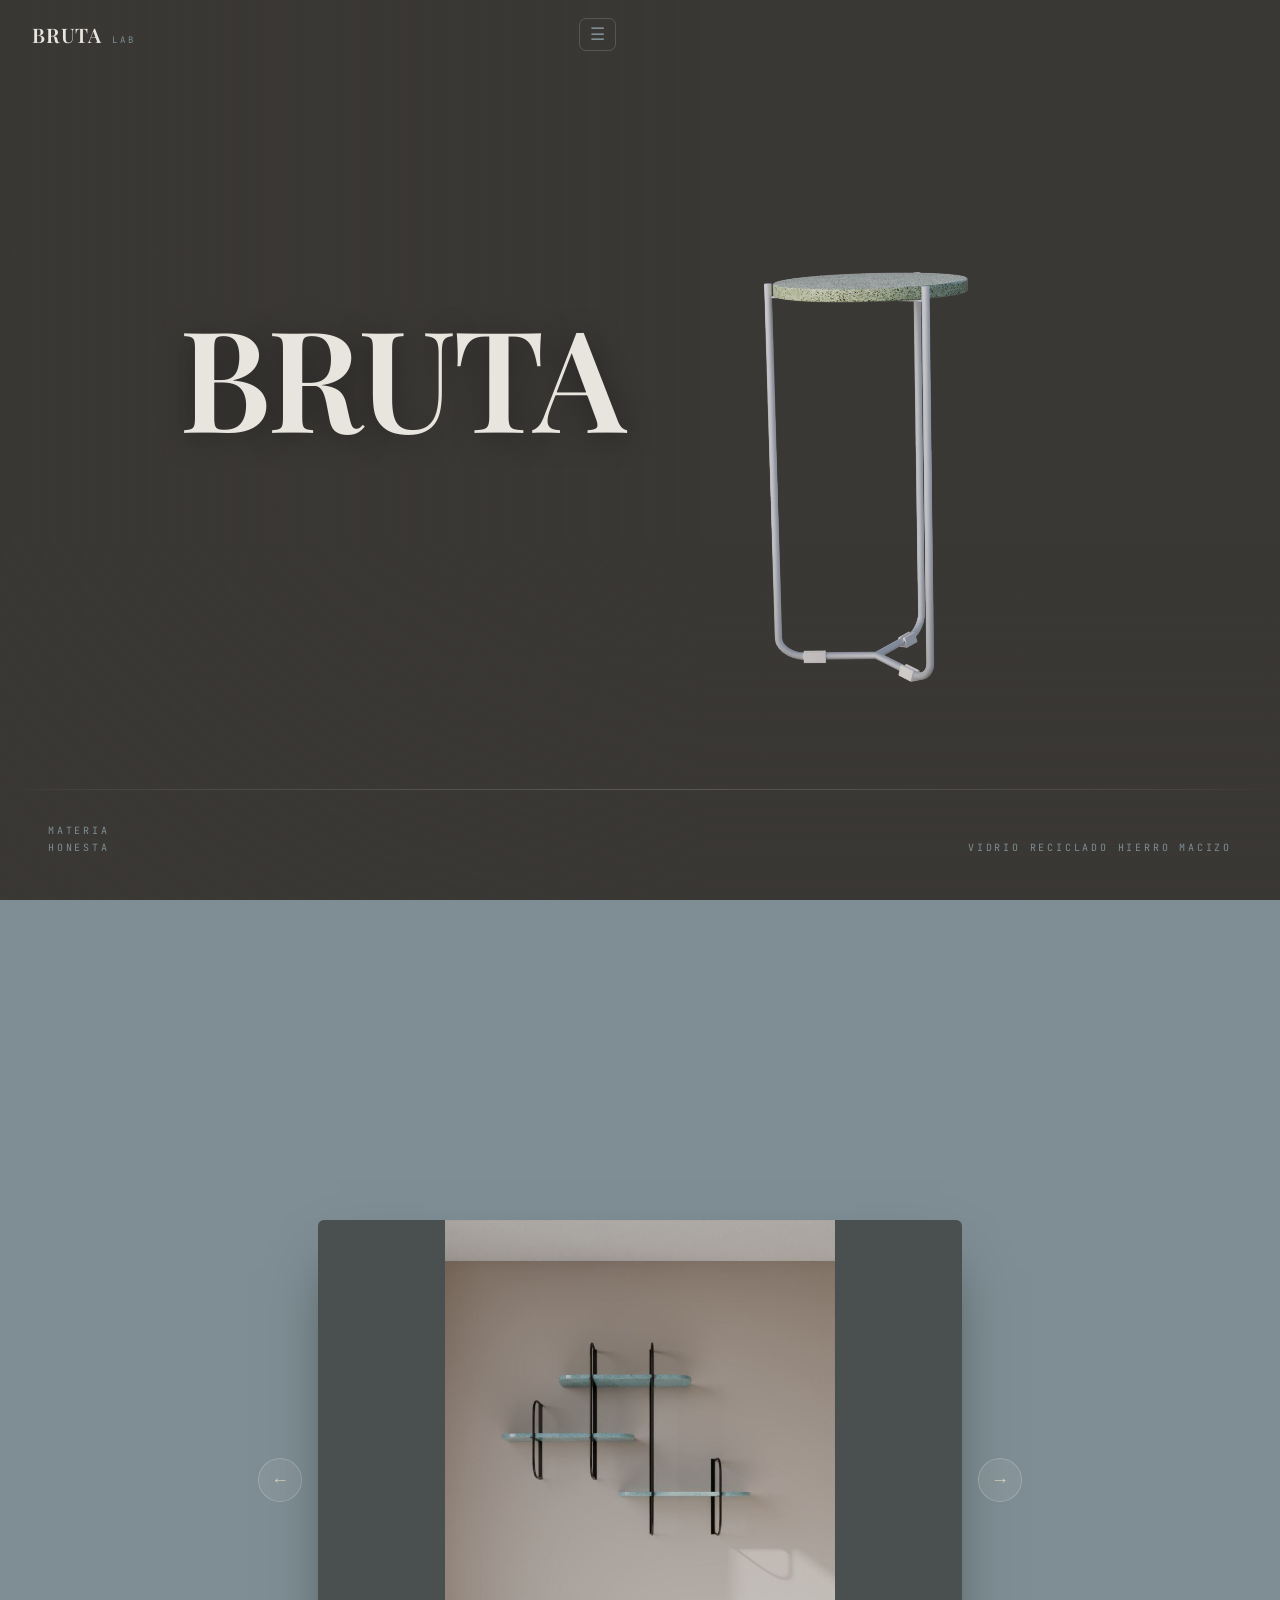
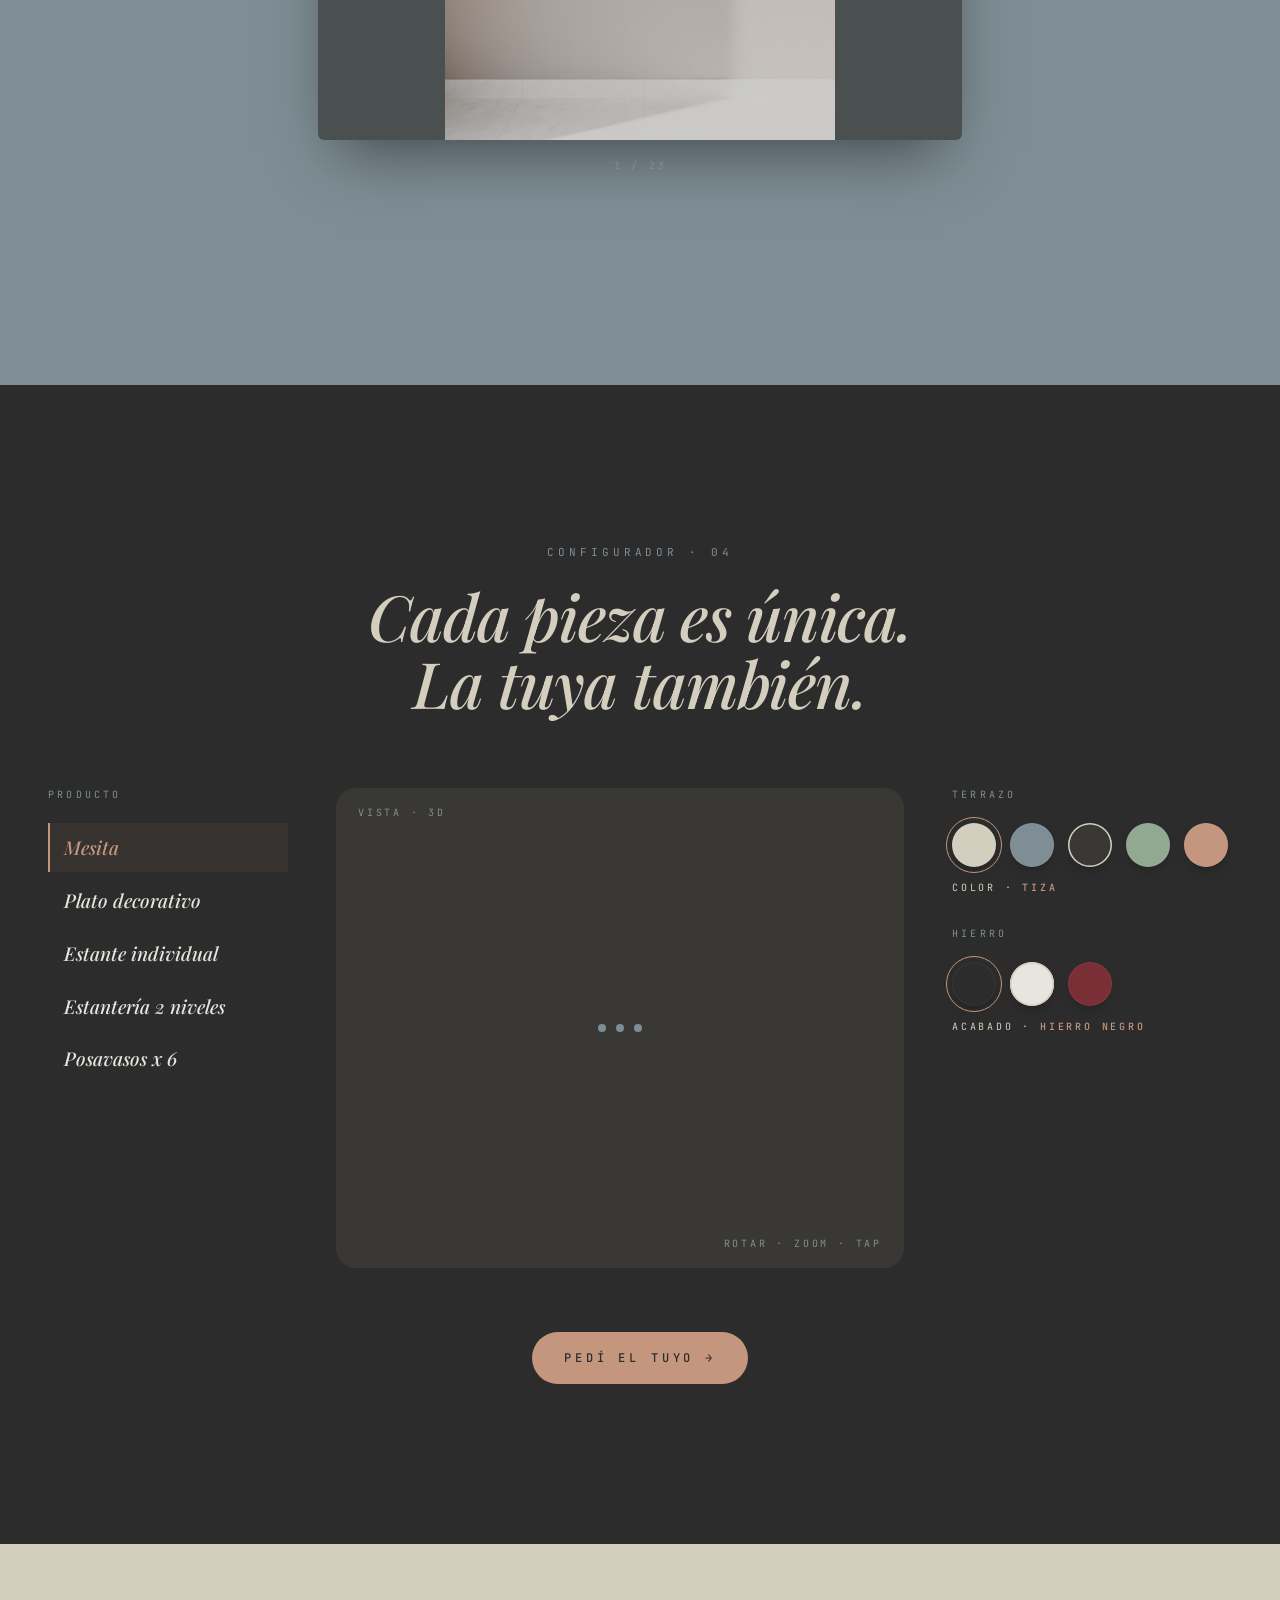
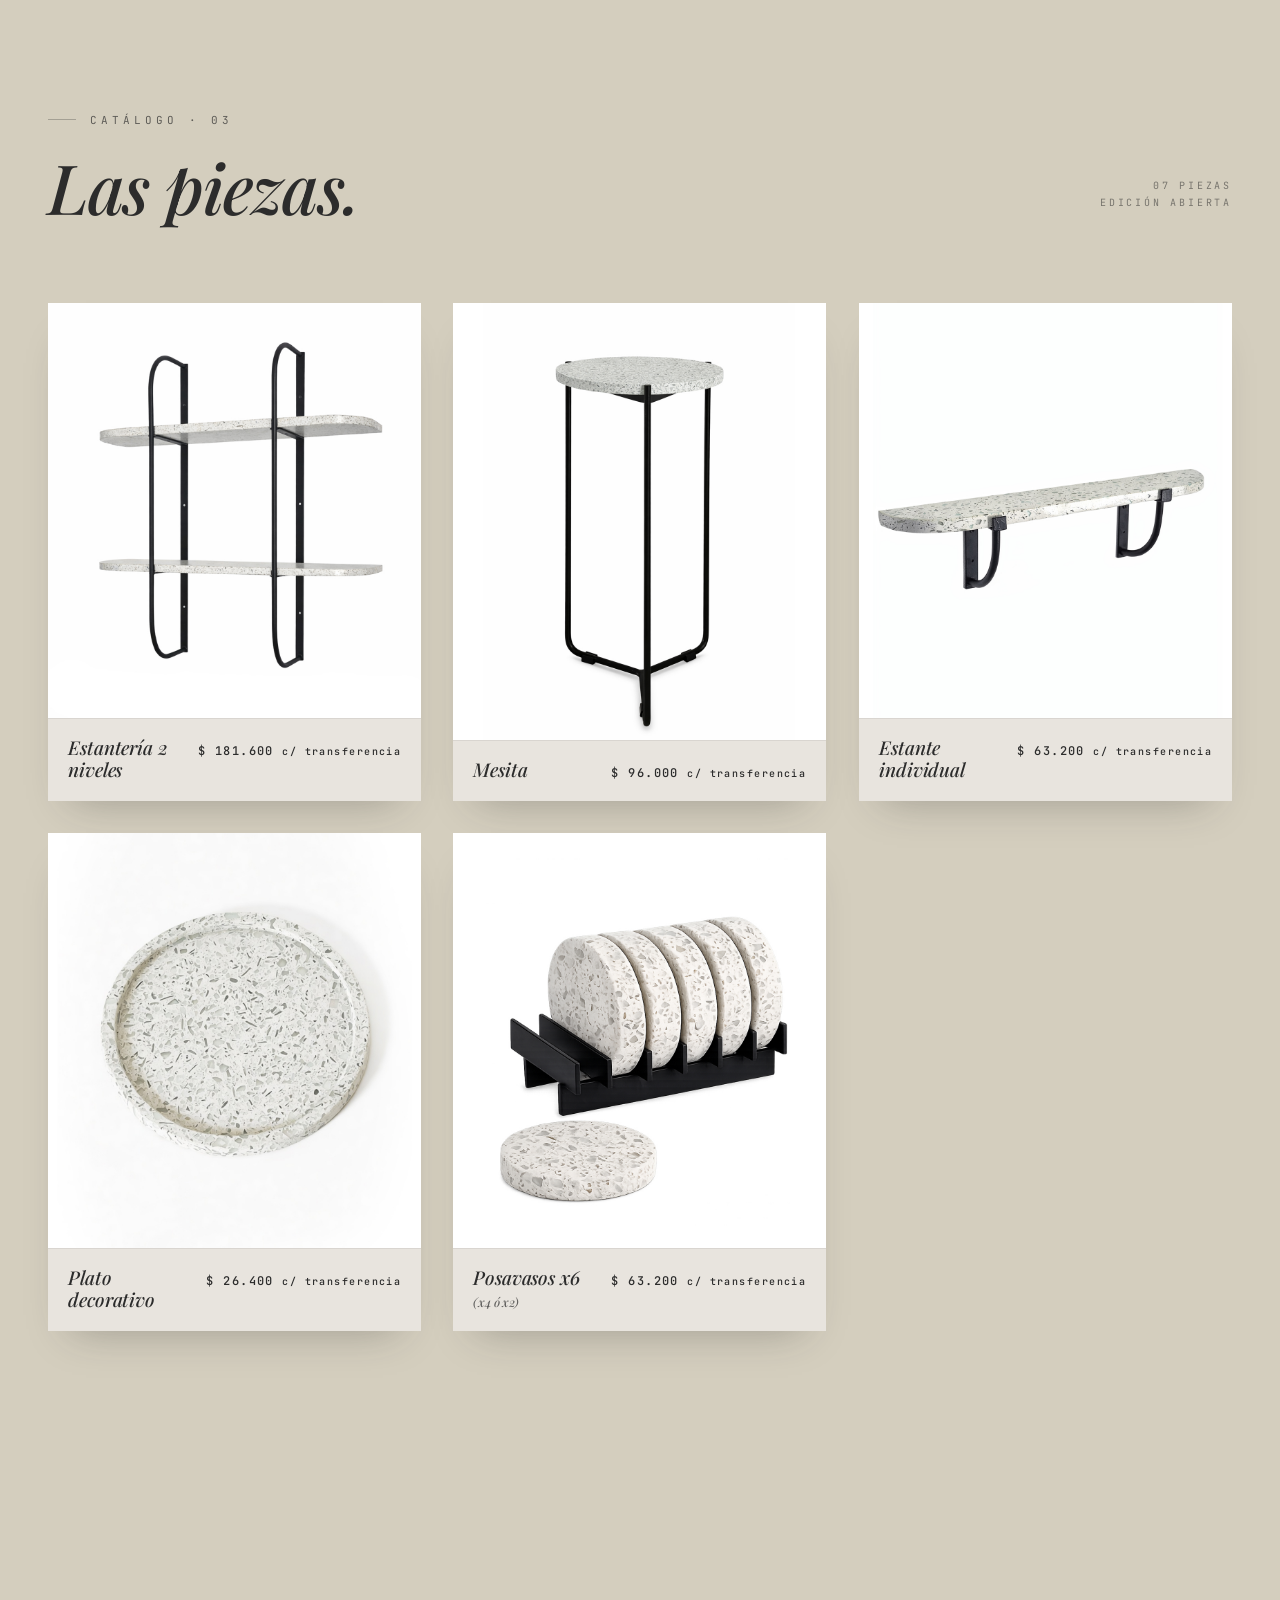
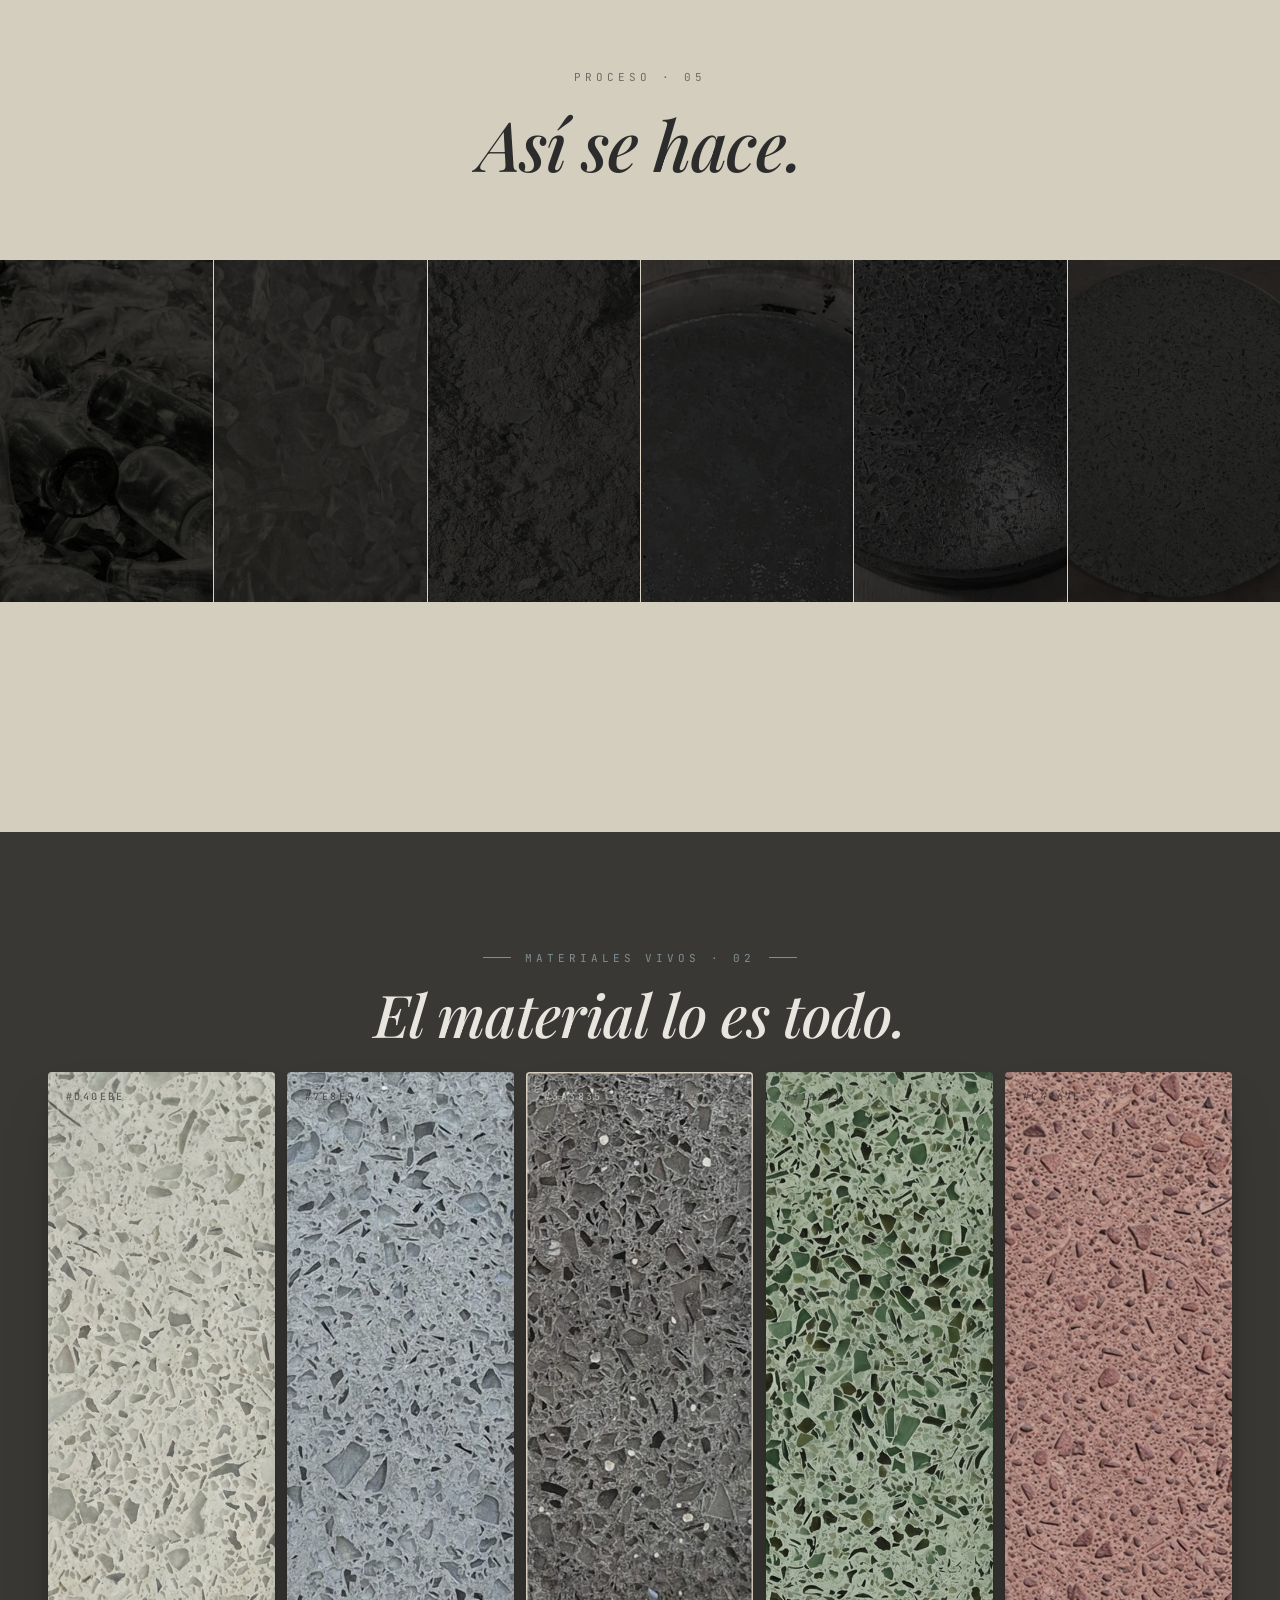
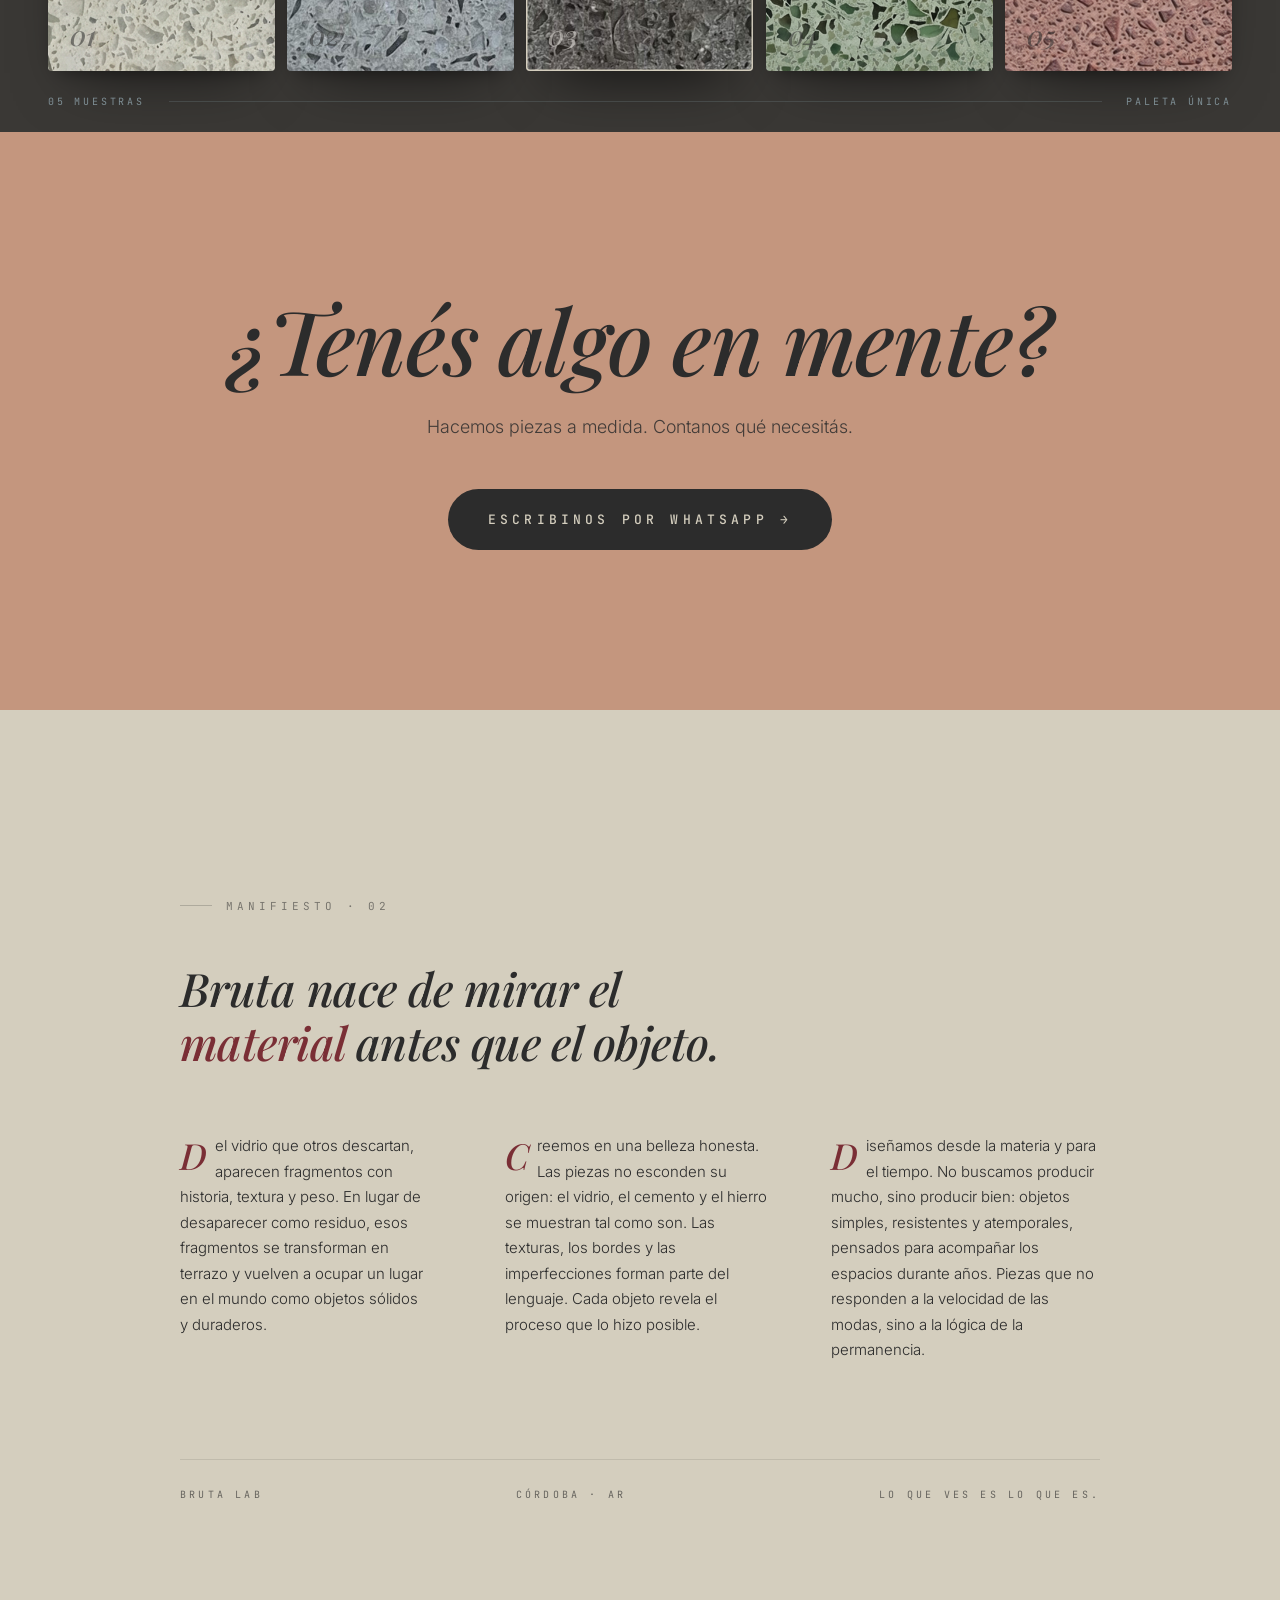
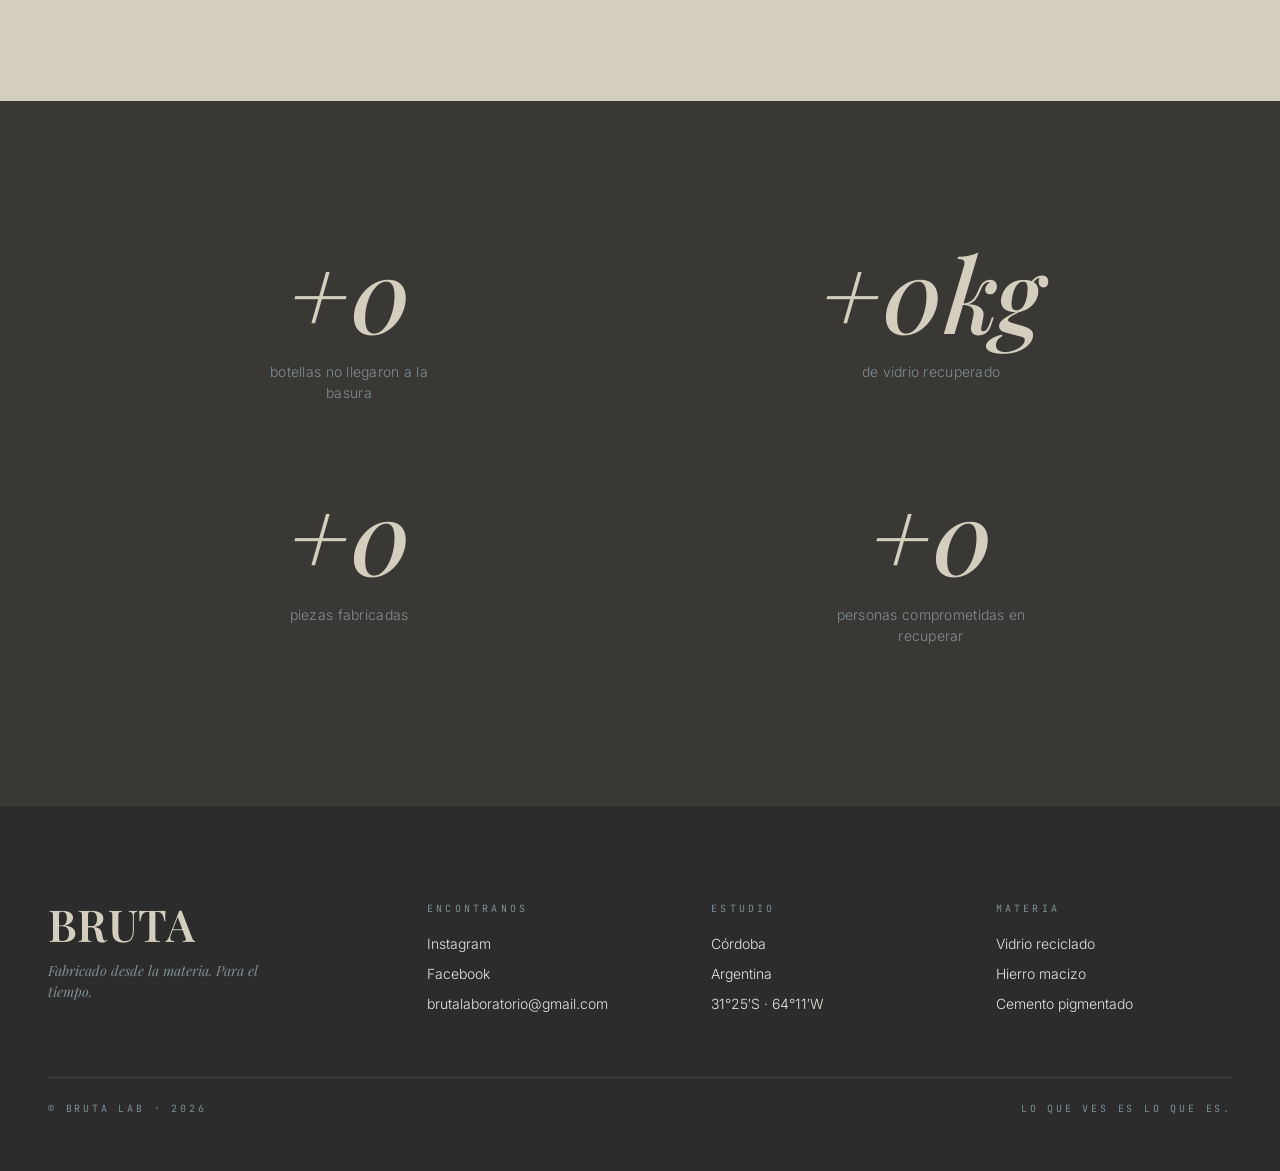
==== commit ccd6747d: "Galeria: fix lightbox (div antes del script) y imagenes sin cortar (object-fit contain) Co-Authored-" ====
--- a/index.html
+++ b/index.html
@@ -1651,17 +1651,22 @@
   }
   .galeria__slide-wrap {
     flex: 1;
+    height: 520px;
     border-radius: 6px;
     overflow: hidden;
-    background: var(--porfido);
+    background: rgba(40,37,34,0.6);
     cursor: zoom-in;
-    aspect-ratio: 4 / 3;
     box-shadow: 0 30px 60px -20px rgba(0,0,0,0.5);
+    display: flex;
+    align-items: center;
+    justify-content: center;
   }
   .galeria__slide-wrap img {
-    width: 100%;
-    height: 100%;
-    object-fit: cover;
+    max-width: 100%;
+    max-height: 100%;
+    width: auto;
+    height: auto;
+    object-fit: contain;
     display: block;
     transition: opacity 0.25s ease;
   }
@@ -2619,6 +2624,11 @@
   </div>
 </footer>
 
+<div id="galeria-lightbox" role="dialog" aria-modal="true">
+  <button id="galeria-lightbox-close" aria-label="Cerrar">×</button>
+  <img src="" alt="">
+</div>
+
 <script>
   // ===== NAV STICKY + SCROLLSPY ============================================
   (function setupNav() {
@@ -3365,10 +3375,5 @@
 if (configSection) observer.observe(configSection);
 </script>
 
-<div id="galeria-lightbox" role="dialog" aria-modal="true">
-  <button id="galeria-lightbox-close" aria-label="Cerrar">×</button>
-  <img src="" alt="">
-</div>
-
 </body>
 </html>
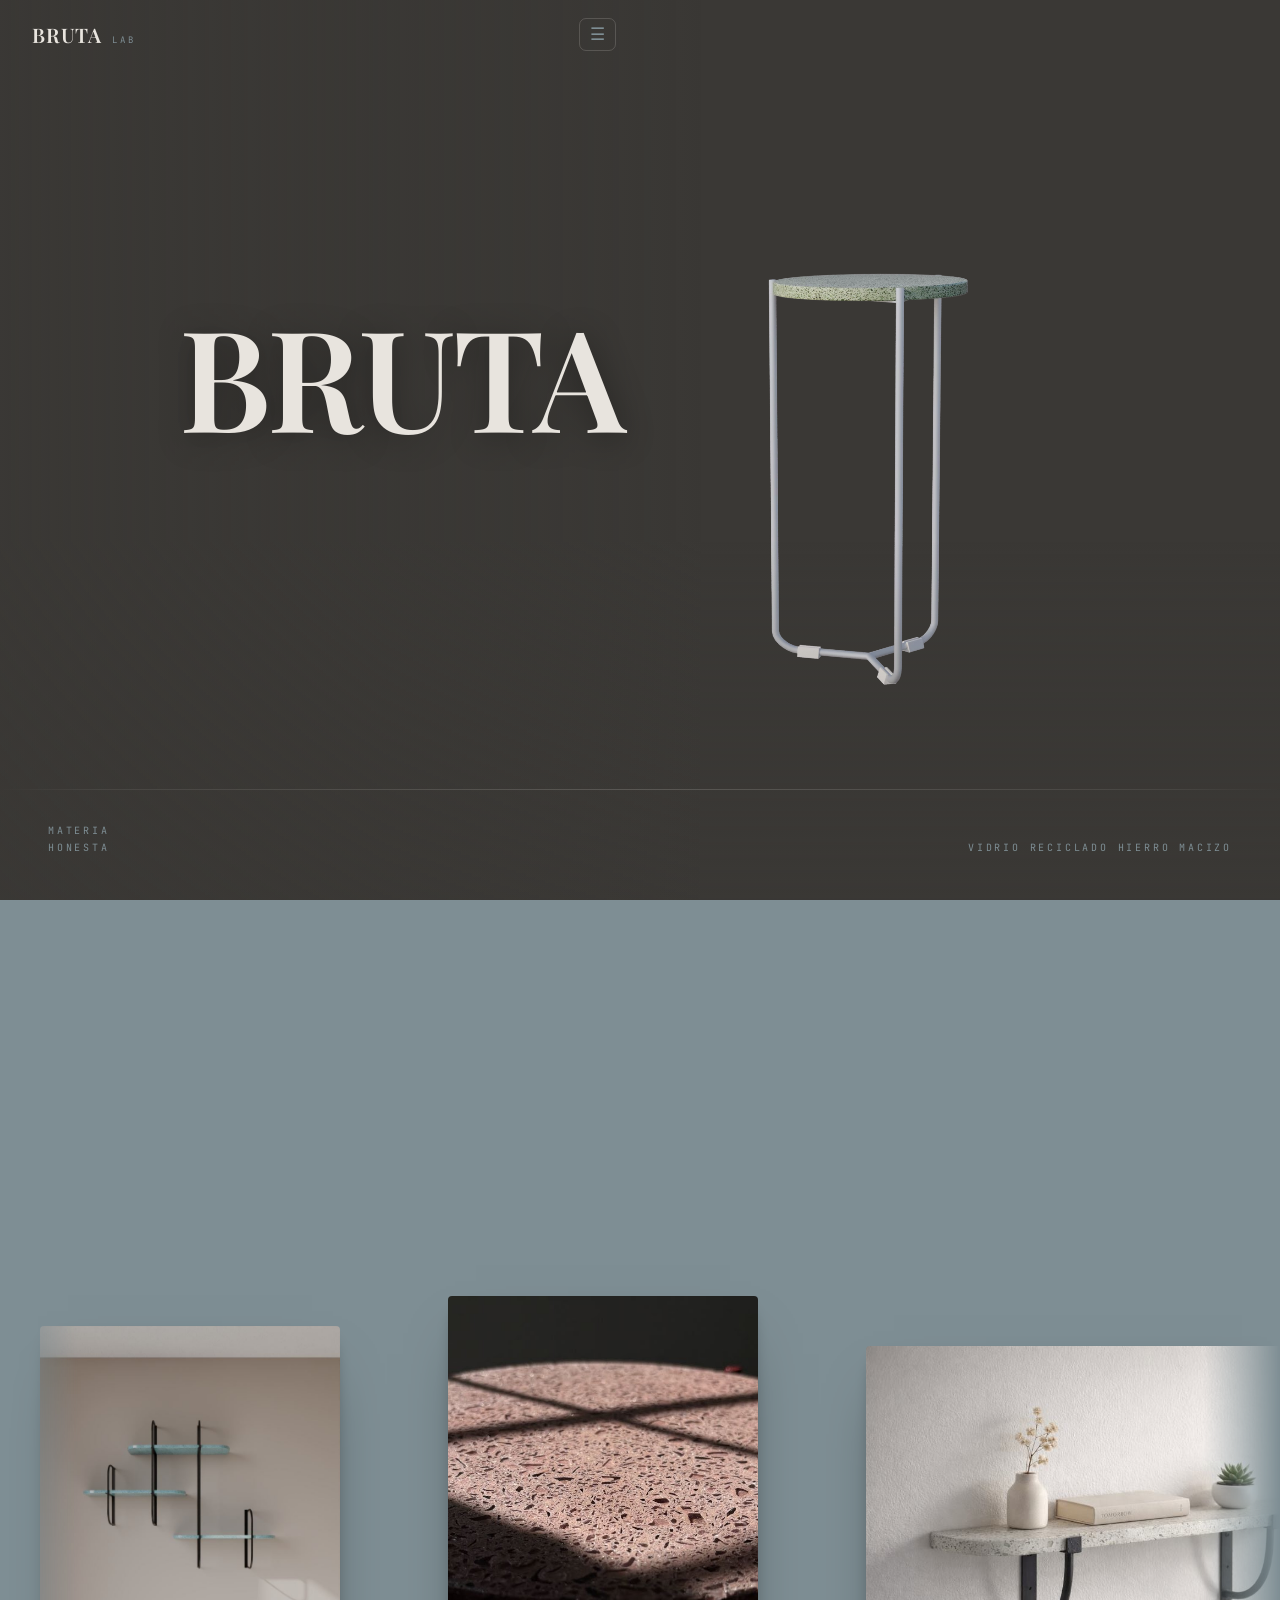
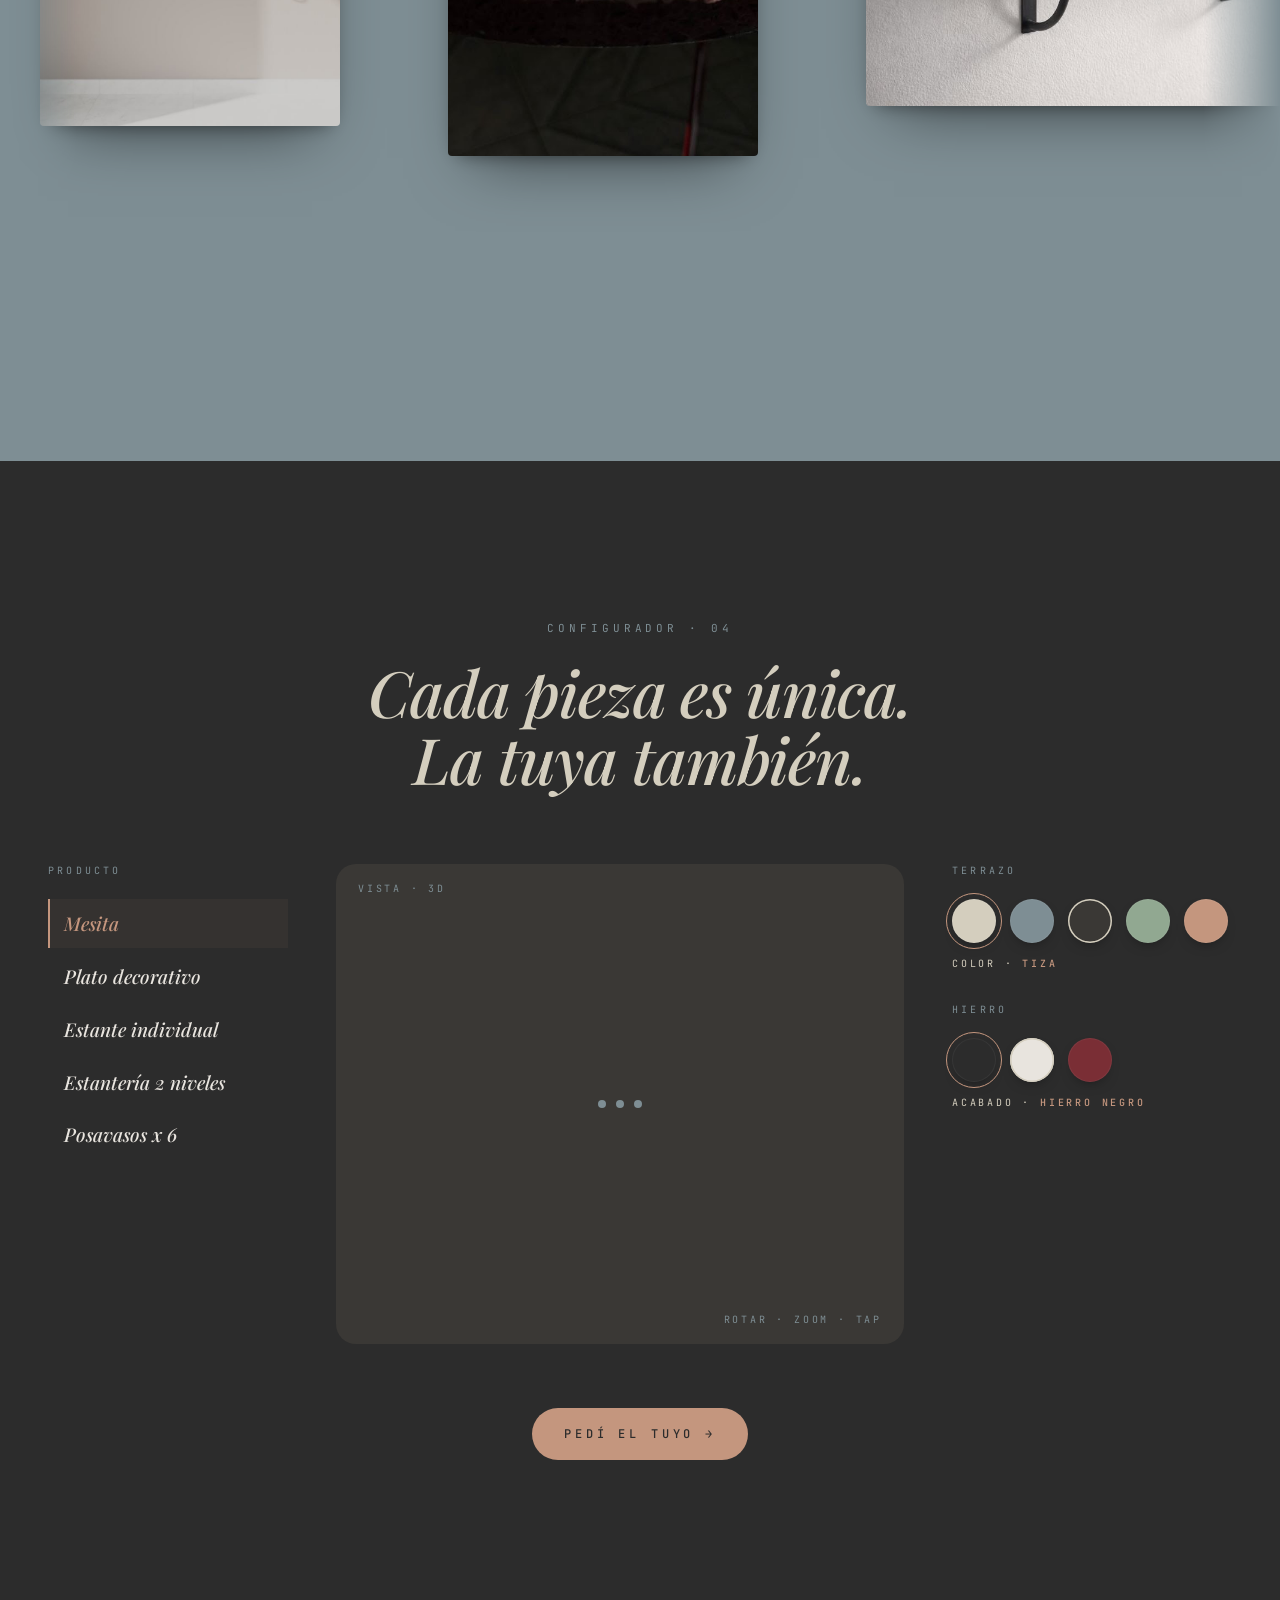
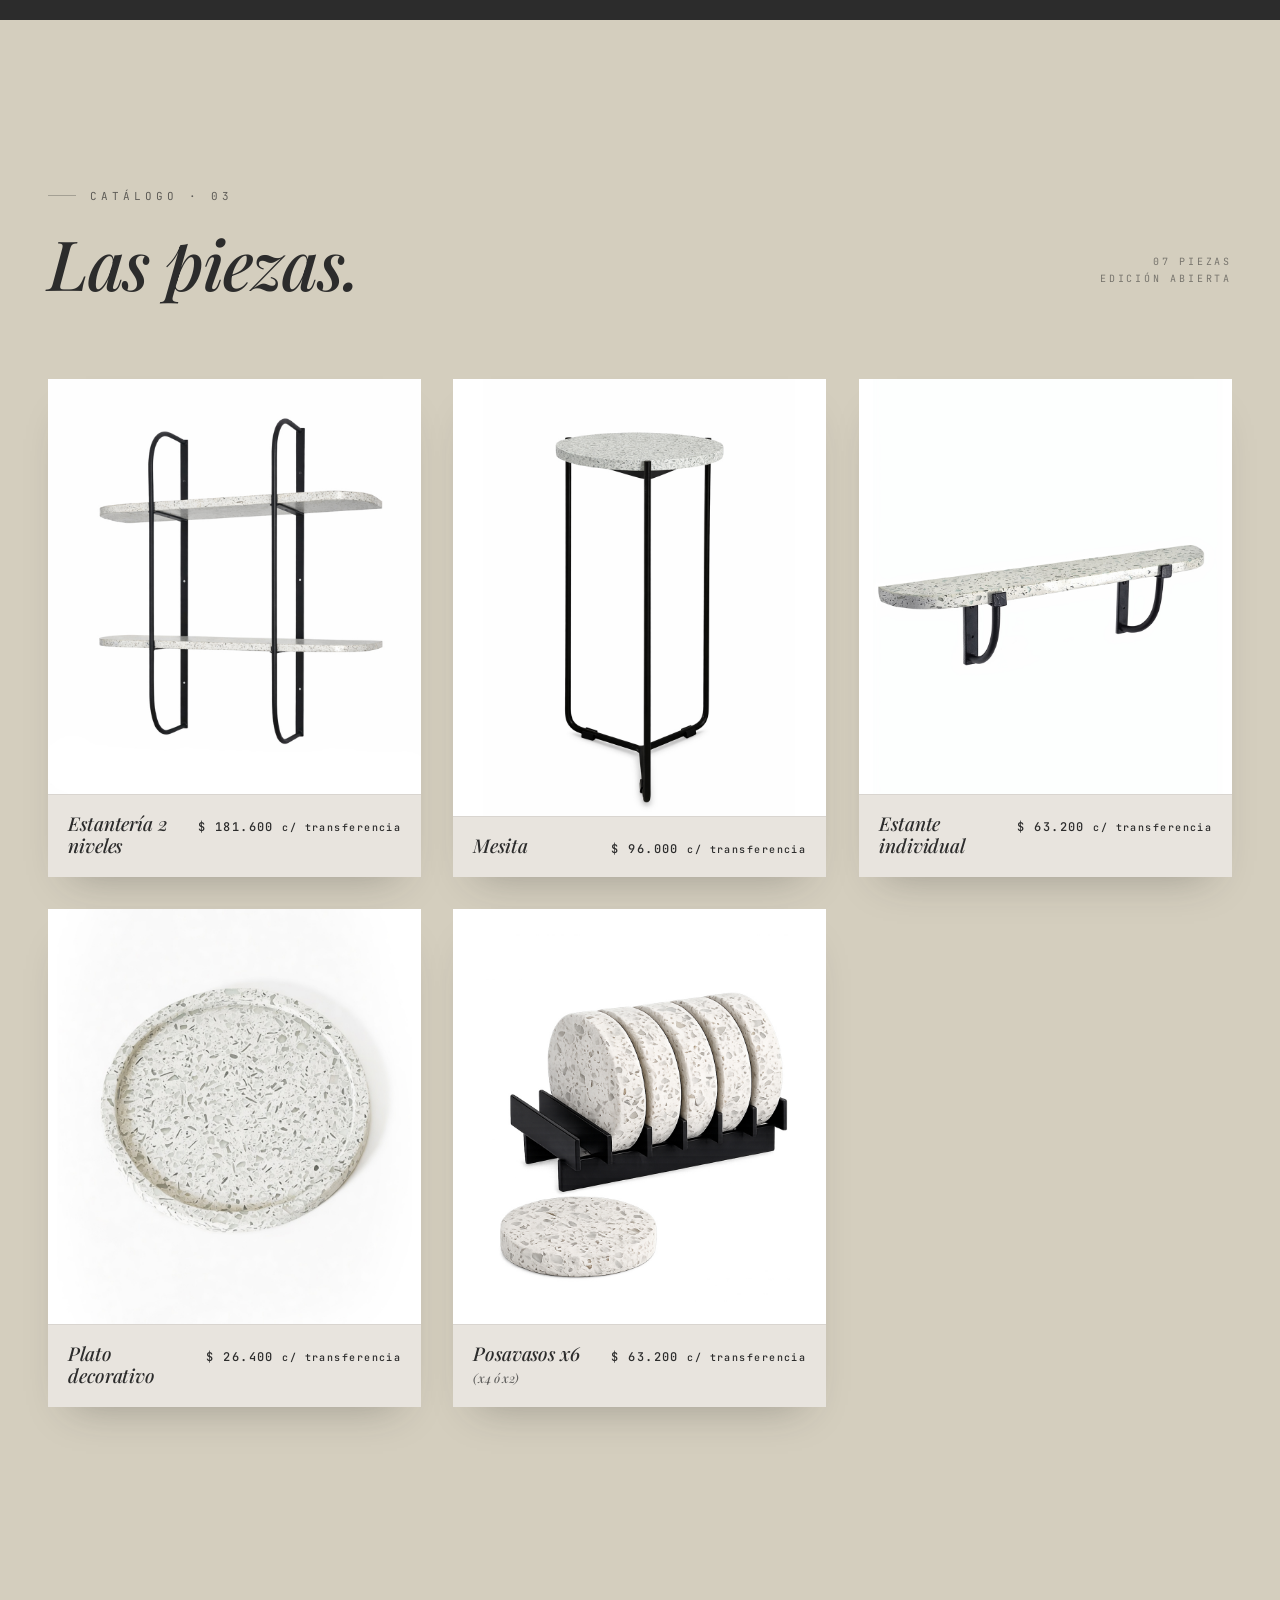
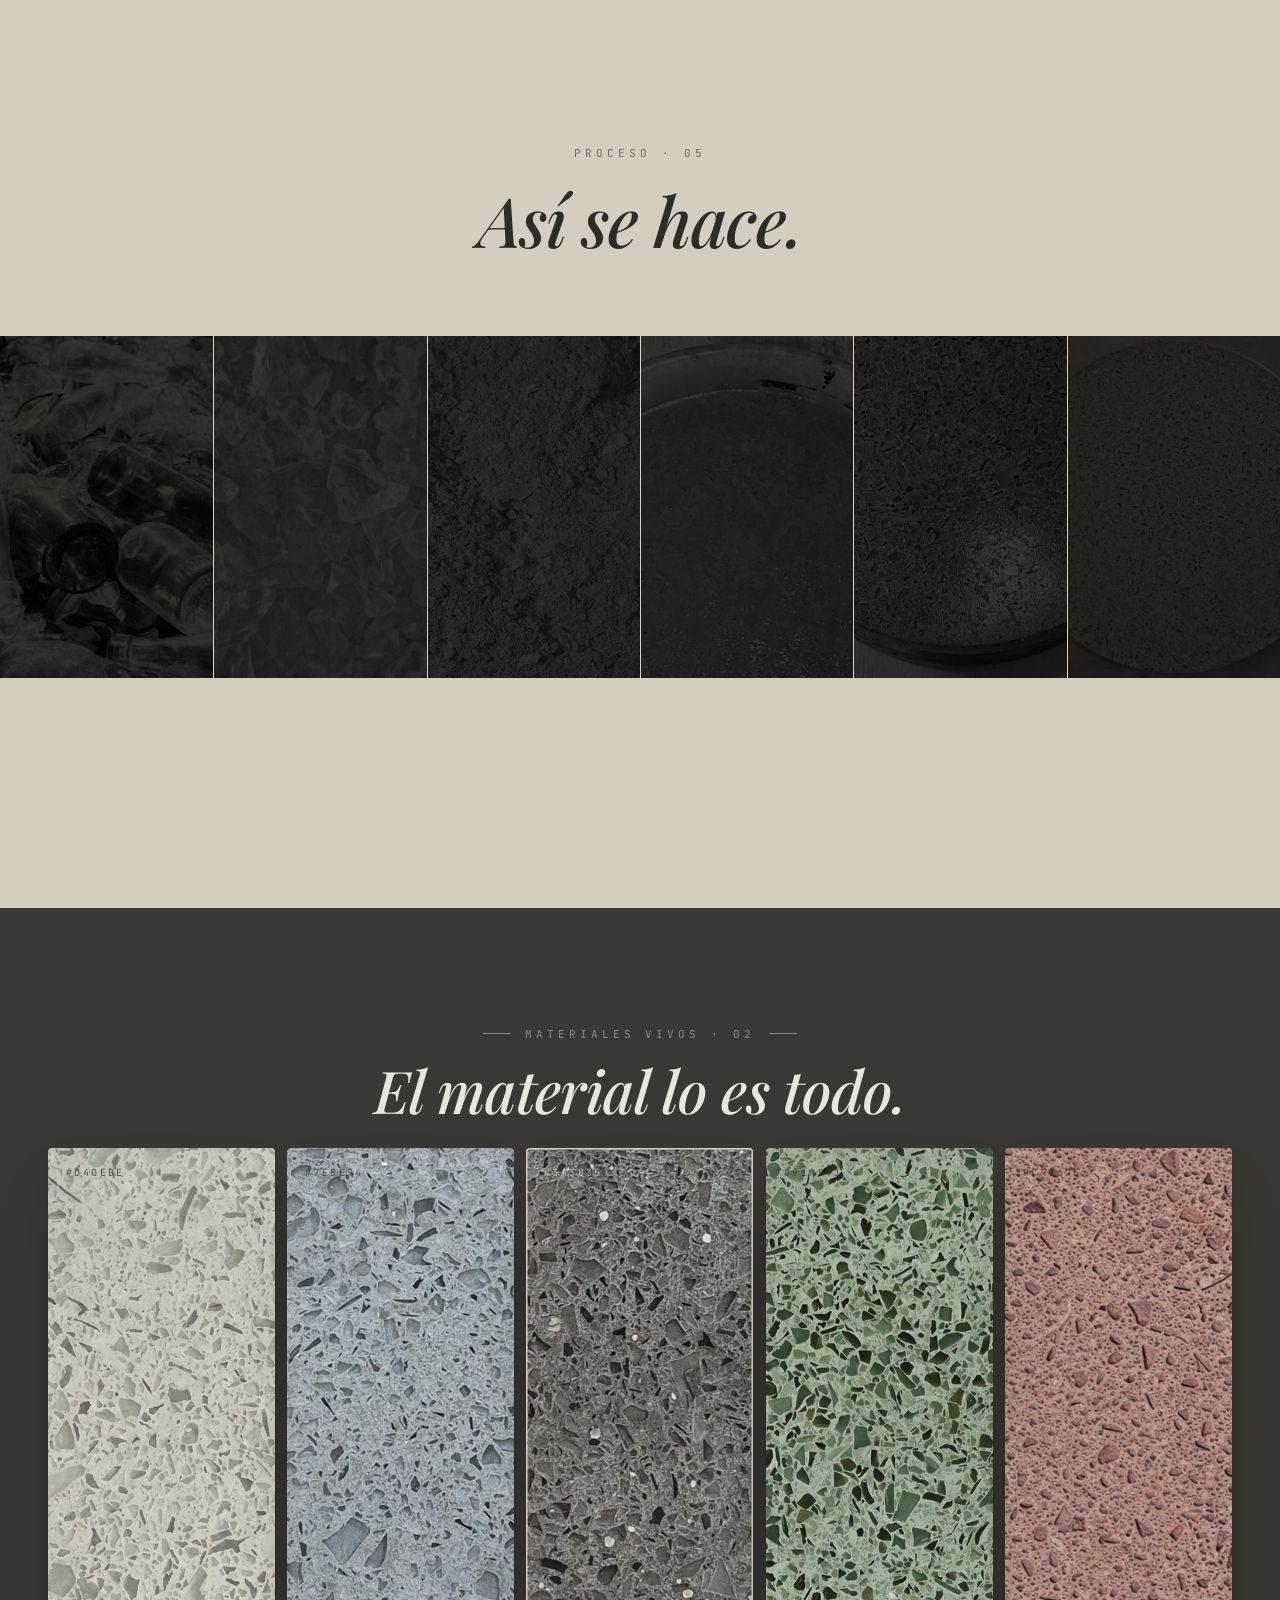
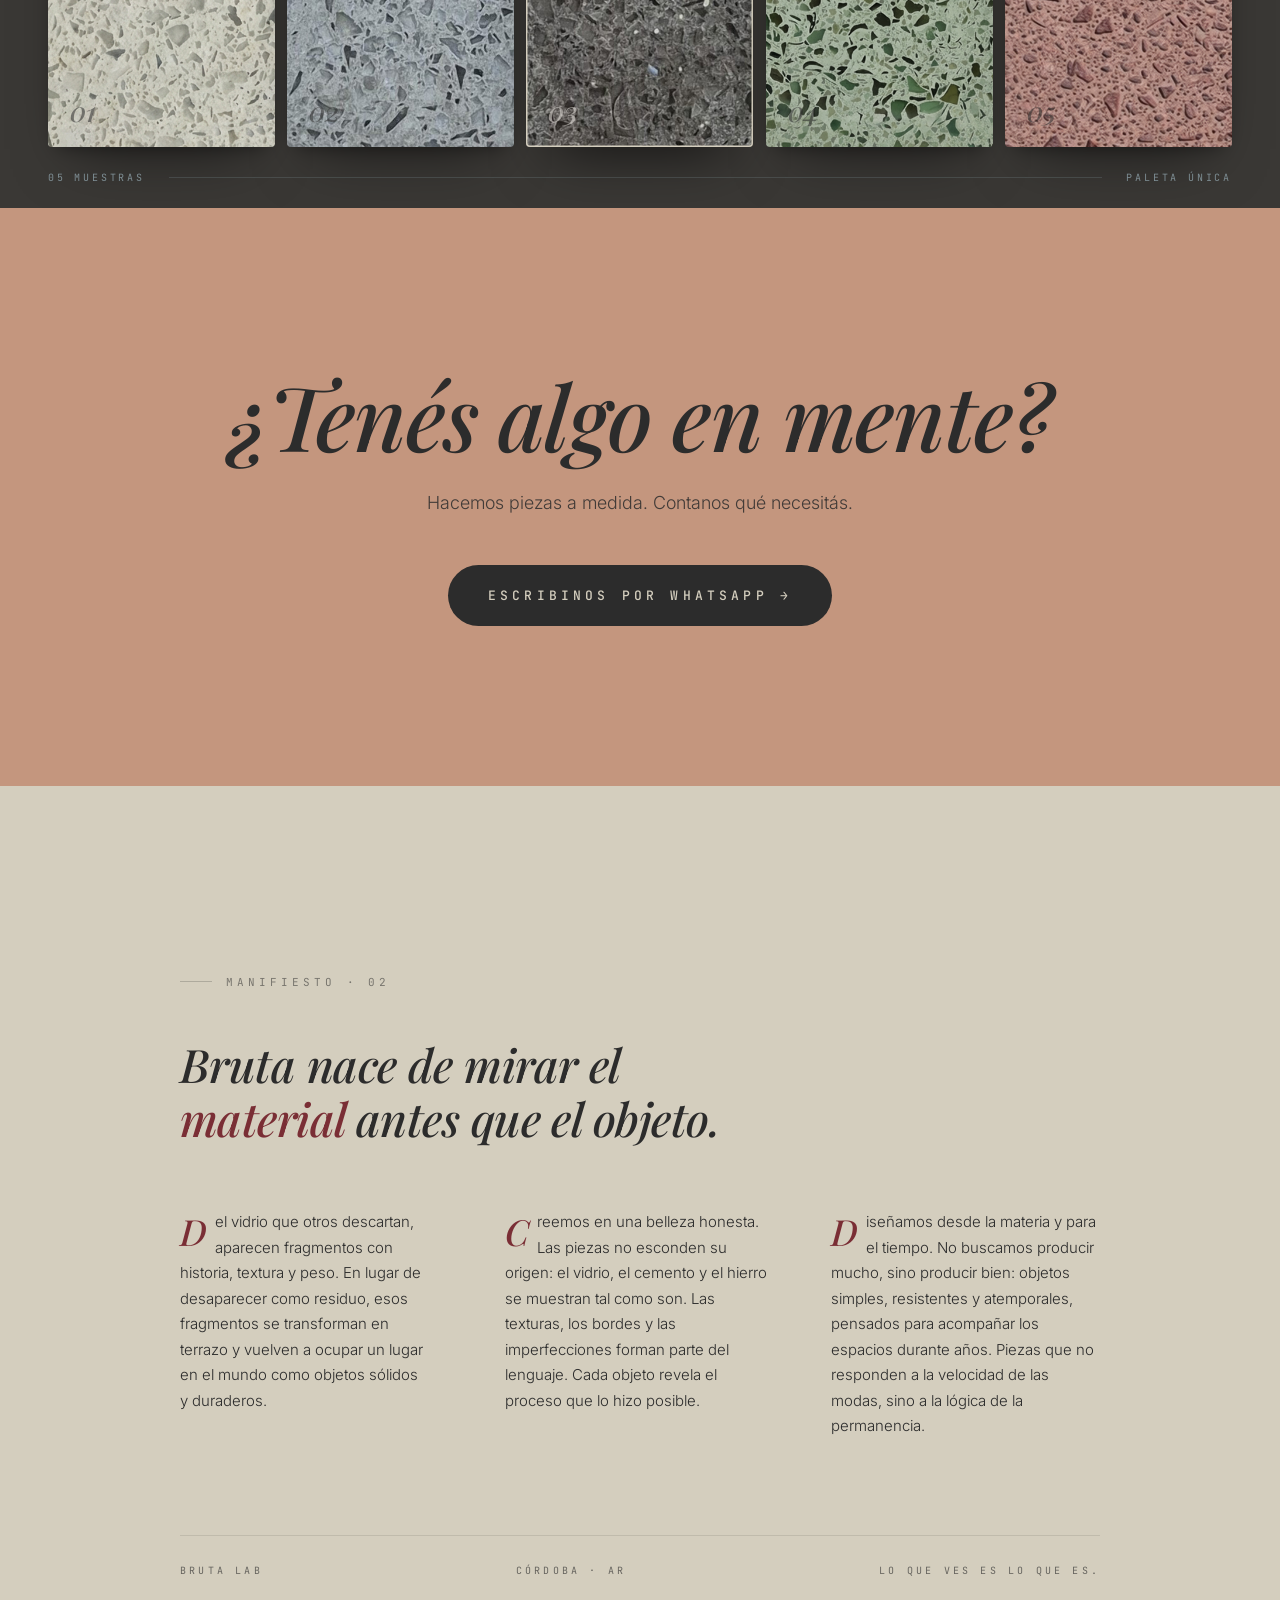
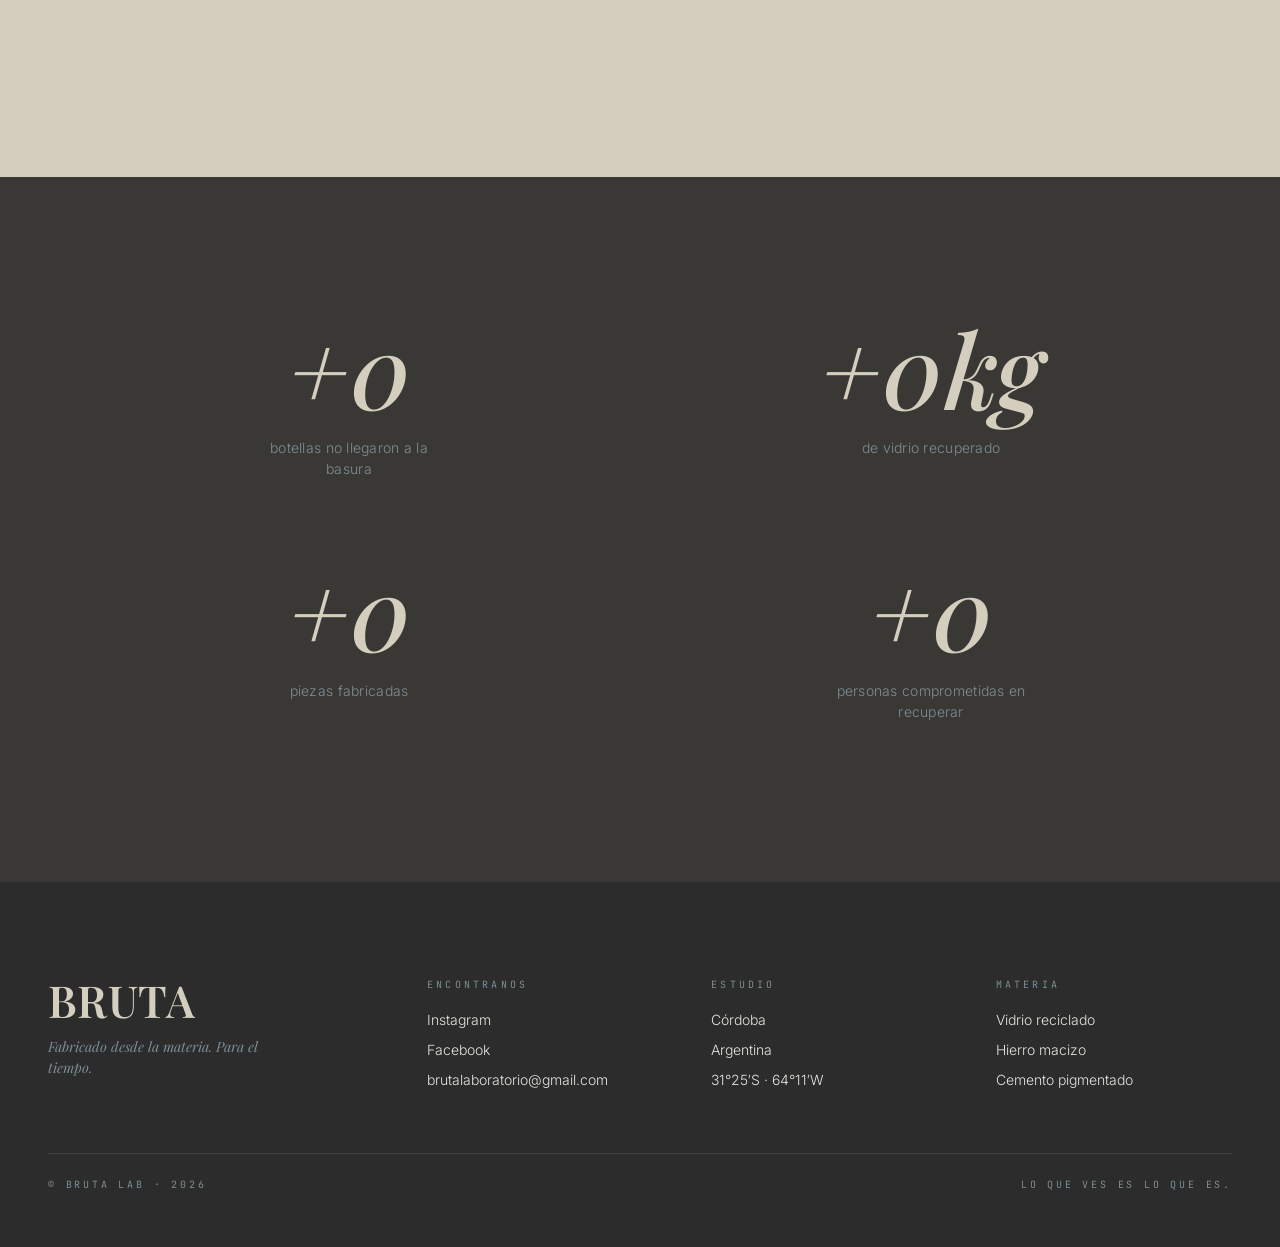
==== commit 3e84b006: "Galeria: restaura marquee con lightbox funcional (div antes del script) Co-Authored-By: Claude Sonne" ====
--- a/index.html
+++ b/index.html
@@ -1637,72 +1637,56 @@
   }
 
   /* contenedor del marquee — full bleed, sin scroll horizontal del body */
-  /* slider */
-  .galeria__slider {
+  /* marquee */
+  .galeria__marquee {
     position: relative;
     width: 100%;
-    max-width: 860px;
-    margin: 48px auto 0;
+    overflow: hidden;
+    padding: 60px 0;
+    -webkit-mask-image: linear-gradient(to right, transparent 0, #000 6%, #000 94%, transparent 100%);
+            mask-image: linear-gradient(to right, transparent 0, #000 6%, #000 94%, transparent 100%);
+    cursor: grab;
+    user-select: none;
+  }
+  .galeria__marquee:active { cursor: grabbing; }
+  .galeria__track {
     display: flex;
     align-items: center;
-    gap: 16px;
-    padding: 0 48px;
-    box-sizing: border-box;
-  }
-  .galeria__slide-wrap {
-    flex: 1;
-    height: 520px;
-    border-radius: 6px;
+    gap: 28px;
+    width: max-content;
+    will-change: transform;
+  }
+  .galeria__item {
+    position: relative;
+    flex: 0 0 auto;
+    border-radius: 4px;
     overflow: hidden;
-    background: rgba(40,37,34,0.6);
+    background: var(--porfido);
     cursor: zoom-in;
-    box-shadow: 0 30px 60px -20px rgba(0,0,0,0.5);
-    display: flex;
-    align-items: center;
-    justify-content: center;
-  }
-  .galeria__slide-wrap img {
-    max-width: 100%;
-    max-height: 100%;
-    width: auto;
-    height: auto;
-    object-fit: contain;
+    box-shadow: 0 30px 60px -28px rgba(0,0,0,0.55), 0 8px 18px -10px rgba(0,0,0,0.5);
+    transition: transform 0.5s cubic-bezier(.2,.8,.2,1), box-shadow 0.5s ease;
+  }
+  .galeria__item:hover {
+    transform: scale(1.06);
+    box-shadow: 0 40px 80px -28px rgba(0,0,0,0.7), 0 12px 28px -10px rgba(0,0,0,0.5);
+  }
+  .galeria__item img {
     display: block;
-    transition: opacity 0.25s ease;
-  }
-  .galeria__arrow {
-    flex: 0 0 auto;
-    width: 44px;
-    height: 44px;
-    border-radius: 50%;
-    border: 1px solid rgba(232,228,222,0.25);
-    background: rgba(232,228,222,0.08);
-    color: var(--tiza);
-    font-size: 18px;
-    cursor: pointer;
-    display: flex;
-    align-items: center;
-    justify-content: center;
-    transition: background 0.2s;
-    user-select: none;
-  }
-  .galeria__arrow:hover { background: rgba(232,228,222,0.18); }
-  .galeria__counter {
-    position: absolute;
-    bottom: -32px;
-    left: 50%;
-    transform: translateX(-50%);
-    font-family: var(--ff-mono);
-    font-size: 10px;
-    letter-spacing: 0.28em;
-    color: var(--porfido);
-    text-transform: uppercase;
-  }
+    width: 100%;
+    height: 100%;
+    object-fit: cover;
+    object-position: center;
+  }
+  /* tamaños que dan ritmo visual a la fila */
+  .galeria__item              { width: 300px; height: 400px; }
+  .galeria__item--tall        { width: 310px; height: 460px; }
+  .galeria__item--wide        { width: 540px; height: 360px; }
+  .galeria__item--small       { width: 240px; height: 320px; }
 
   /* footer técnico de la galería */
   .galeria__foot {
-    max-width: 860px;
-    margin: 72px auto 0;
+    max-width: 1280px;
+    margin: 56px auto 0;
     padding: 0 48px;
     display: flex;
     align-items: center;
@@ -1714,22 +1698,18 @@
     color: var(--porfido);
     opacity: 0;
   }
-  .galeria__foot hr {
-    flex: 1;
-    border: 0;
-    height: 1px;
-    background: rgba(126, 142, 148, 0.25);
-    margin: 0;
-  }
+  .galeria__foot hr { flex: 1; border: 0; height: 1px; background: rgba(126,142,148,0.25); margin: 0; }
 
   @media (max-width: 720px) {
     .galeria { padding: 100px 0 120px; }
     .galeria__head, .galeria__foot { padding: 0 22px; }
     .galeria__head { flex-direction: column; align-items: flex-start; }
     .galeria__meta { text-align: left; padding-bottom: 0; }
-    .galeria__slider { padding: 0 22px; gap: 10px; }
-    .galeria__arrow { width: 36px; height: 36px; font-size: 15px; }
-    .galeria__foot { margin-top: 64px; }
+    .galeria__item              { width: 240px; height: 320px; }
+    .galeria__item--tall        { width: 250px; height: 370px; }
+    .galeria__item--wide        { width: 340px; height: 260px; }
+    .galeria__item--small       { width: 200px; height: 270px; }
+    .galeria__track { gap: 18px; }
   }
 
   /* ======================================================================
@@ -2024,19 +2004,62 @@
     </div>
   </header>
 
-  <div class="galeria__slider" id="galeria-slider">
-    <button class="galeria__arrow" id="galeria-prev" aria-label="Anterior">&#8592;</button>
-    <div class="galeria__slide-wrap" id="galeria-slide-wrap">
-      <img id="galeria-slide-img" src="assets/galeria/estanteria-madre.jpg" alt="">
+  <div class="galeria__marquee" id="galeria-marquee">
+    <div class="galeria__track" id="galeria-track">
+      <figure class="galeria__item"><img src="assets/galeria/estanteria-madre.jpg" alt=""></figure>
+      <figure class="galeria__item galeria__item--tall"><img src="assets/galeria/IMG_0441.jpg" alt=""></figure>
+      <figure class="galeria__item galeria__item--wide"><img src="assets/galeria/render-03.jpg" alt=""></figure>
+      <figure class="galeria__item galeria__item--small"><img src="assets/galeria/plato-blanco.jpg" alt=""></figure>
+      <figure class="galeria__item"><img src="assets/galeria/estante-verde-celeste.jpg" alt=""></figure>
+      <figure class="galeria__item galeria__item--tall"><img src="assets/galeria/20251122_112851.jpg" alt=""></figure>
+      <figure class="galeria__item"><img src="assets/galeria/detalle-patas.jpg" alt=""></figure>
+      <figure class="galeria__item"><img src="assets/galeria/IMG_0436.jpg" alt=""></figure>
+      <figure class="galeria__item galeria__item--small"><img src="assets/galeria/estanteria-norma-03.jpg" alt=""></figure>
+      <figure class="galeria__item galeria__item--tall"><img src="assets/galeria/plato-verde.jpg" alt=""></figure>
+      <figure class="galeria__item"><img src="assets/galeria/render-01.jpg" alt=""></figure>
+      <figure class="galeria__item"><img src="assets/galeria/estante-blanco-costado.jpg" alt=""></figure>
+      <figure class="galeria__item"><img src="assets/galeria/render-05.jpg" alt=""></figure>
+      <figure class="galeria__item galeria__item--tall"><img src="assets/galeria/img-0435.jpg" alt=""></figure>
+      <figure class="galeria__item galeria__item--small"><img src="assets/galeria/estante-verde-costado.jpg" alt=""></figure>
+      <figure class="galeria__item"><img src="assets/galeria/20260301_160725.jpg" alt=""></figure>
+      <figure class="galeria__item galeria__item--small"><img src="assets/galeria/estanteria-norma-04.jpg" alt=""></figure>
+      <figure class="galeria__item galeria__item--tall"><img src="assets/galeria/visual-01.jpg" alt=""></figure>
+      <figure class="galeria__item galeria__item--tall"><img src="assets/galeria/render-02.jpg" alt=""></figure>
+      <figure class="galeria__item"><img src="assets/galeria/visual-02.jpg" alt=""></figure>
+      <figure class="galeria__item"><img src="assets/galeria/galeria-04.jpg" alt=""></figure>
+      <figure class="galeria__item galeria__item--small"><img src="assets/galeria/render-04.jpg" alt=""></figure>
+      <figure class="galeria__item galeria__item--tall"><img src="assets/galeria/visual-03.jpg" alt=""></figure>
+      <!-- duplicado para loop infinito -->
+      <figure class="galeria__item" aria-hidden="true"><img src="assets/galeria/estanteria-madre.jpg" alt="" loading="lazy"></figure>
+      <figure class="galeria__item galeria__item--tall" aria-hidden="true"><img src="assets/galeria/IMG_0441.jpg" alt="" loading="lazy"></figure>
+      <figure class="galeria__item galeria__item--wide" aria-hidden="true"><img src="assets/galeria/render-03.jpg" alt="" loading="lazy"></figure>
+      <figure class="galeria__item galeria__item--small" aria-hidden="true"><img src="assets/galeria/plato-blanco.jpg" alt="" loading="lazy"></figure>
+      <figure class="galeria__item" aria-hidden="true"><img src="assets/galeria/estante-verde-celeste.jpg" alt="" loading="lazy"></figure>
+      <figure class="galeria__item galeria__item--tall" aria-hidden="true"><img src="assets/galeria/20251122_112851.jpg" alt="" loading="lazy"></figure>
+      <figure class="galeria__item" aria-hidden="true"><img src="assets/galeria/detalle-patas.jpg" alt="" loading="lazy"></figure>
+      <figure class="galeria__item" aria-hidden="true"><img src="assets/galeria/IMG_0436.jpg" alt="" loading="lazy"></figure>
+      <figure class="galeria__item galeria__item--small" aria-hidden="true"><img src="assets/galeria/estanteria-norma-03.jpg" alt="" loading="lazy"></figure>
+      <figure class="galeria__item galeria__item--tall" aria-hidden="true"><img src="assets/galeria/plato-verde.jpg" alt="" loading="lazy"></figure>
+      <figure class="galeria__item" aria-hidden="true"><img src="assets/galeria/render-01.jpg" alt="" loading="lazy"></figure>
+      <figure class="galeria__item" aria-hidden="true"><img src="assets/galeria/estante-blanco-costado.jpg" alt="" loading="lazy"></figure>
+      <figure class="galeria__item" aria-hidden="true"><img src="assets/galeria/render-05.jpg" alt="" loading="lazy"></figure>
+      <figure class="galeria__item galeria__item--tall" aria-hidden="true"><img src="assets/galeria/img-0435.jpg" alt="" loading="lazy"></figure>
+      <figure class="galeria__item galeria__item--small" aria-hidden="true"><img src="assets/galeria/estante-verde-costado.jpg" alt="" loading="lazy"></figure>
+      <figure class="galeria__item" aria-hidden="true"><img src="assets/galeria/20260301_160725.jpg" alt="" loading="lazy"></figure>
+      <figure class="galeria__item galeria__item--small" aria-hidden="true"><img src="assets/galeria/estanteria-norma-04.jpg" alt="" loading="lazy"></figure>
+      <figure class="galeria__item galeria__item--tall" aria-hidden="true"><img src="assets/galeria/visual-01.jpg" alt="" loading="lazy"></figure>
+      <figure class="galeria__item galeria__item--tall" aria-hidden="true"><img src="assets/galeria/render-02.jpg" alt="" loading="lazy"></figure>
+      <figure class="galeria__item" aria-hidden="true"><img src="assets/galeria/visual-02.jpg" alt="" loading="lazy"></figure>
+      <figure class="galeria__item" aria-hidden="true"><img src="assets/galeria/galeria-04.jpg" alt="" loading="lazy"></figure>
+      <figure class="galeria__item galeria__item--small" aria-hidden="true"><img src="assets/galeria/render-04.jpg" alt="" loading="lazy"></figure>
+      <figure class="galeria__item galeria__item--tall" aria-hidden="true"><img src="assets/galeria/visual-03.jpg" alt="" loading="lazy"></figure>
     </div>
-    <button class="galeria__arrow" id="galeria-next" aria-label="Siguiente">&#8594;</button>
-    <span class="galeria__counter" id="galeria-counter">1 / 23</span>
   </div>
 
   <div class="galeria__foot">
     <span>Galería</span>
     <hr />
-    <span>Clic en la imagen para ampliar</span>
+    <span>Arrastrá · clic para ampliar</span>
   </div>
 
 </section>
@@ -2943,75 +2966,91 @@
   });
   gsap.set(".galeria__eyebrow, .galeria__title, .galeria__meta", { y: 24 });
 
-  // GALERIA: slider simple
+  // GALERIA: marquee + lightbox
   (function() {
-    const imgs = [
-      'assets/galeria/estanteria-madre.jpg',
-      'assets/galeria/IMG_0441.jpg',
-      'assets/galeria/render-03.jpg',
-      'assets/galeria/plato-blanco.jpg',
-      'assets/galeria/estante-verde-celeste.jpg',
-      'assets/galeria/20251122_112851.jpg',
-      'assets/galeria/detalle-patas.jpg',
-      'assets/galeria/IMG_0436.jpg',
-      'assets/galeria/estanteria-norma-03.jpg',
-      'assets/galeria/plato-verde.jpg',
-      'assets/galeria/render-01.jpg',
-      'assets/galeria/estante-blanco-costado.jpg',
-      'assets/galeria/render-05.jpg',
-      'assets/galeria/img-0435.jpg',
-      'assets/galeria/estante-verde-costado.jpg',
-      'assets/galeria/20260301_160725.jpg',
-      'assets/galeria/estanteria-norma-04.jpg',
-      'assets/galeria/visual-01.jpg',
-      'assets/galeria/render-02.jpg',
-      'assets/galeria/visual-02.jpg',
-      'assets/galeria/galeria-04.jpg',
-      'assets/galeria/render-04.jpg',
-      'assets/galeria/visual-03.jpg',
-    ];
-
-    let current = 0;
-    const slideImg = document.getElementById('galeria-slide-img');
-    const counter  = document.getElementById('galeria-counter');
-    const prevBtn  = document.getElementById('galeria-prev');
-    const nextBtn  = document.getElementById('galeria-next');
-    const wrap     = document.getElementById('galeria-slide-wrap');
-
-    function show(i) {
-      current = (i + imgs.length) % imgs.length;
-      slideImg.style.opacity = '0';
-      setTimeout(() => {
-        slideImg.src = imgs[current];
-        slideImg.style.opacity = '1';
-      }, 150);
-      counter.textContent = (current + 1) + ' / ' + imgs.length;
-    }
-
-    prevBtn.onclick = () => show(current - 1);
-    nextBtn.onclick = () => show(current + 1);
-
-    // Lightbox
+    const marquee = document.getElementById('galeria-marquee');
+    const track   = document.getElementById('galeria-track');
     const lb      = document.getElementById('galeria-lightbox');
     const lbImg   = lb.querySelector('img');
     const lbClose = document.getElementById('galeria-lightbox-close');
-
-    function openLb() {
-      lbImg.src = imgs[current];
+    if (!marquee || !track || !lb) return;
+
+    // ── Autoplay ───────────────────────────────────────────────
+    let x = 0, vel = -1.5, targetVel = -1.5, paused = false;
+    let dragging = false, dragDist = 0, lastX = 0;
+    const BASE = -1.5;
+    function halfW() { return track.scrollWidth / 2; }
+
+    (function tick() {
+      if (!dragging && !paused) {
+        vel += (targetVel - vel) * 0.08;
+        targetVel += (BASE - targetVel) * 0.03;
+        x += vel;
+        const hw = halfW();
+        if (hw > 0) { while (x < -hw) x += hw; while (x > 0) x -= hw; }
+        track.style.transform = 'translate3d(' + x + 'px,0,0)';
+      }
+      requestAnimationFrame(tick);
+    })();
+
+    // ── Drag mouse ────────────────────────────────────────────
+    marquee.addEventListener('mousedown', function(e) {
+      if (e.button !== 0) return;
+      dragging = true; dragDist = 0; lastX = e.clientX;
+    });
+    window.addEventListener('mousemove', function(e) {
+      if (!dragging) return;
+      var dx = e.clientX - lastX;
+      dragDist += Math.abs(dx);
+      x += dx * 1.6; targetVel = dx; lastX = e.clientX;
+      var hw = halfW();
+      if (hw > 0) { while (x < -hw) x += hw; while (x > 0) x -= hw; }
+      track.style.transform = 'translate3d(' + x + 'px,0,0)';
+    });
+    window.addEventListener('mouseup', function() { dragging = false; });
+
+    // ── Drag touch ────────────────────────────────────────────
+    marquee.addEventListener('touchstart', function(e) {
+      dragging = true; dragDist = 0; lastX = e.touches[0].clientX;
+    }, { passive: true });
+    marquee.addEventListener('touchmove', function(e) {
+      if (!dragging) return;
+      var dx = e.touches[0].clientX - lastX;
+      dragDist += Math.abs(dx);
+      x += dx * 1.4; targetVel = dx * 0.8; lastX = e.touches[0].clientX;
+      var hw = halfW();
+      if (hw > 0) { while (x < -hw) x += hw; while (x > 0) x -= hw; }
+      track.style.transform = 'translate3d(' + x + 'px,0,0)';
+    }, { passive: true });
+    marquee.addEventListener('touchend', function() { dragging = false; });
+
+    // ── Lightbox ──────────────────────────────────────────────
+    function openLb(src) {
+      lbImg.src = src;
       lb.style.display = 'flex';
+      paused = true;
     }
     function closeLb() {
       lb.style.display = 'none';
+      paused = false;
     }
 
-    wrap.onclick    = openLb;
+    // click en cada img (no en el figure, para evitar conflicto con drag)
+    track.querySelectorAll('img').forEach(function(img) {
+      img.addEventListener('click', function() {
+        if (dragDist > 8) return;
+        openLb(img.src);
+      });
+      img.addEventListener('touchend', function(e) {
+        if (dragDist < 8) { e.preventDefault(); openLb(img.src); }
+      }, { passive: false });
+    });
+
     lbClose.onclick = closeLb;
-    lb.onclick      = function(e) { if (e.target === lb) closeLb(); };
+    lb.onclick = function(e) { if (e.target === lb) closeLb(); };
     document.addEventListener('keydown', function(e) {
-      if (!lb || lb.style.display === 'none') return;
+      if (lb.style.display === 'none') return;
       if (e.key === 'Escape') closeLb();
-      if (e.key === 'ArrowLeft')  { show(current - 1); lbImg.src = imgs[current]; }
-      if (e.key === 'ArrowRight') { show(current + 1); lbImg.src = imgs[current]; }
     });
   })();
 
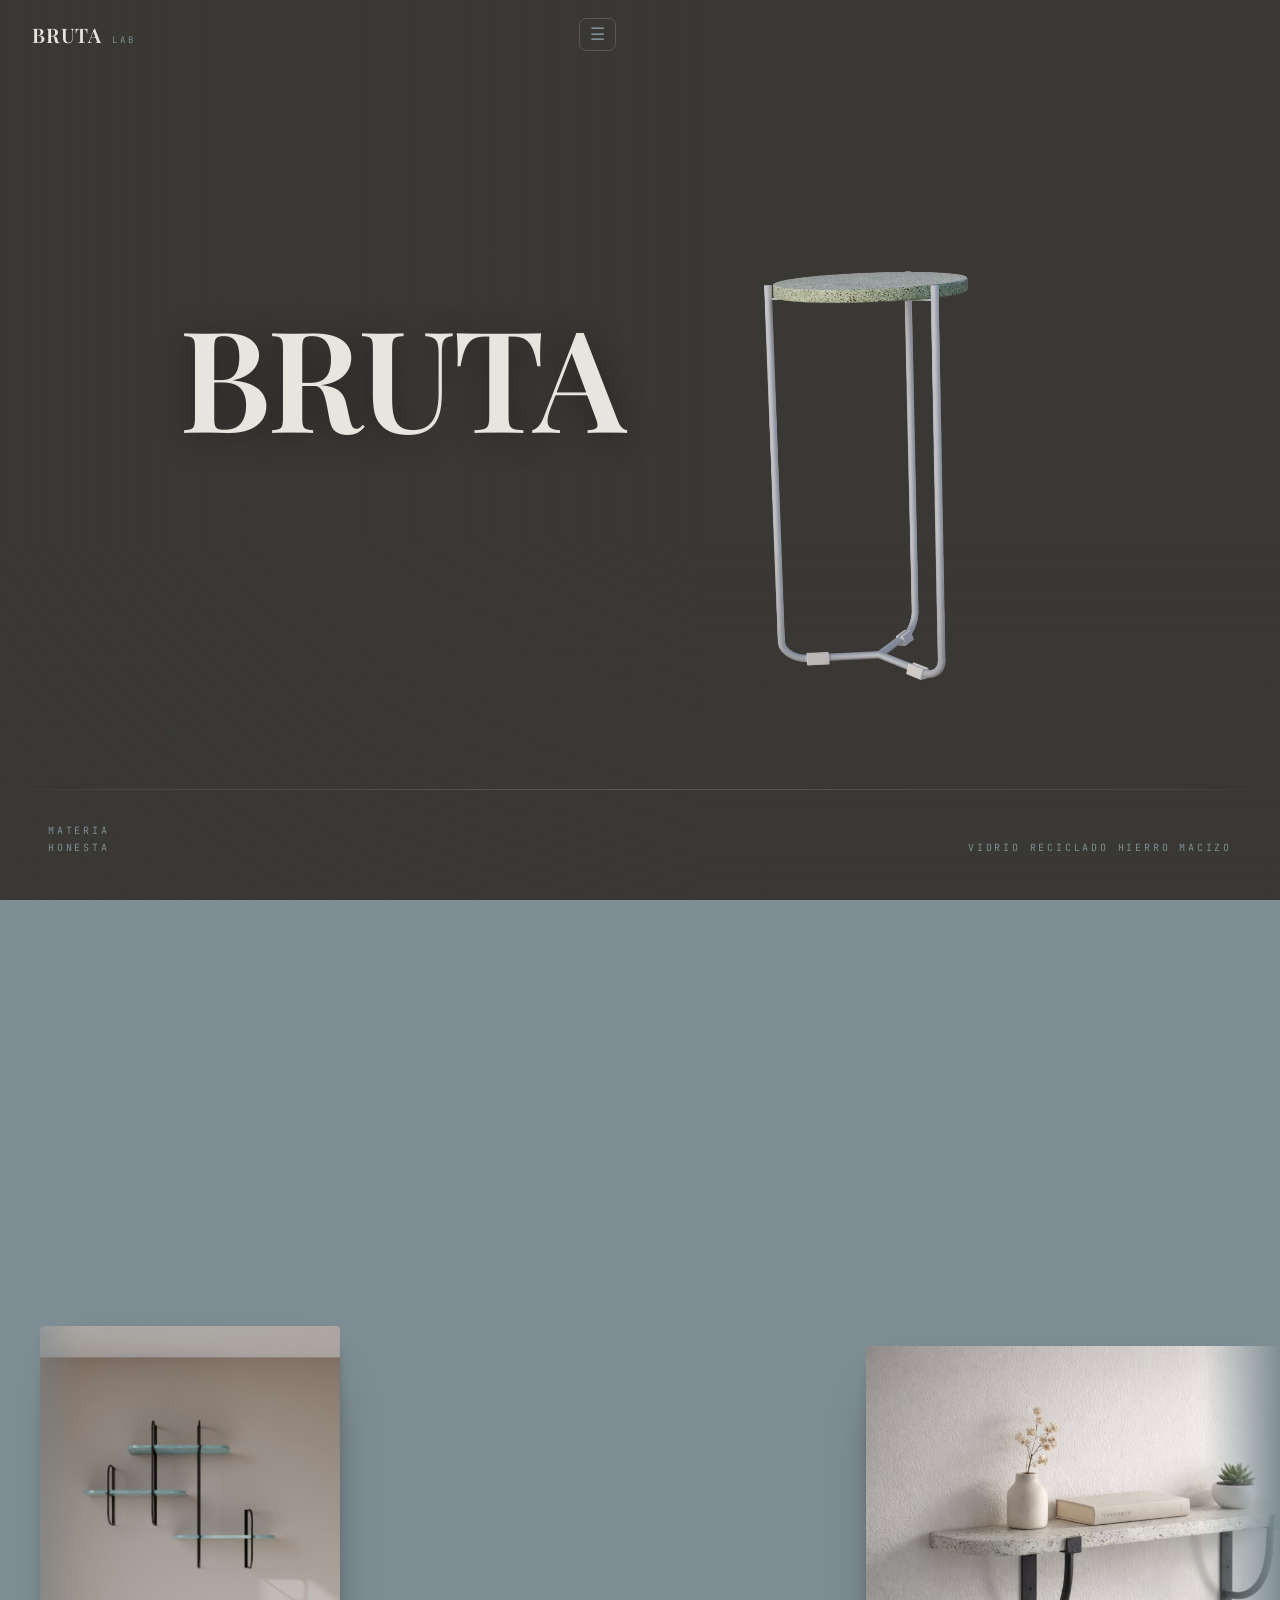
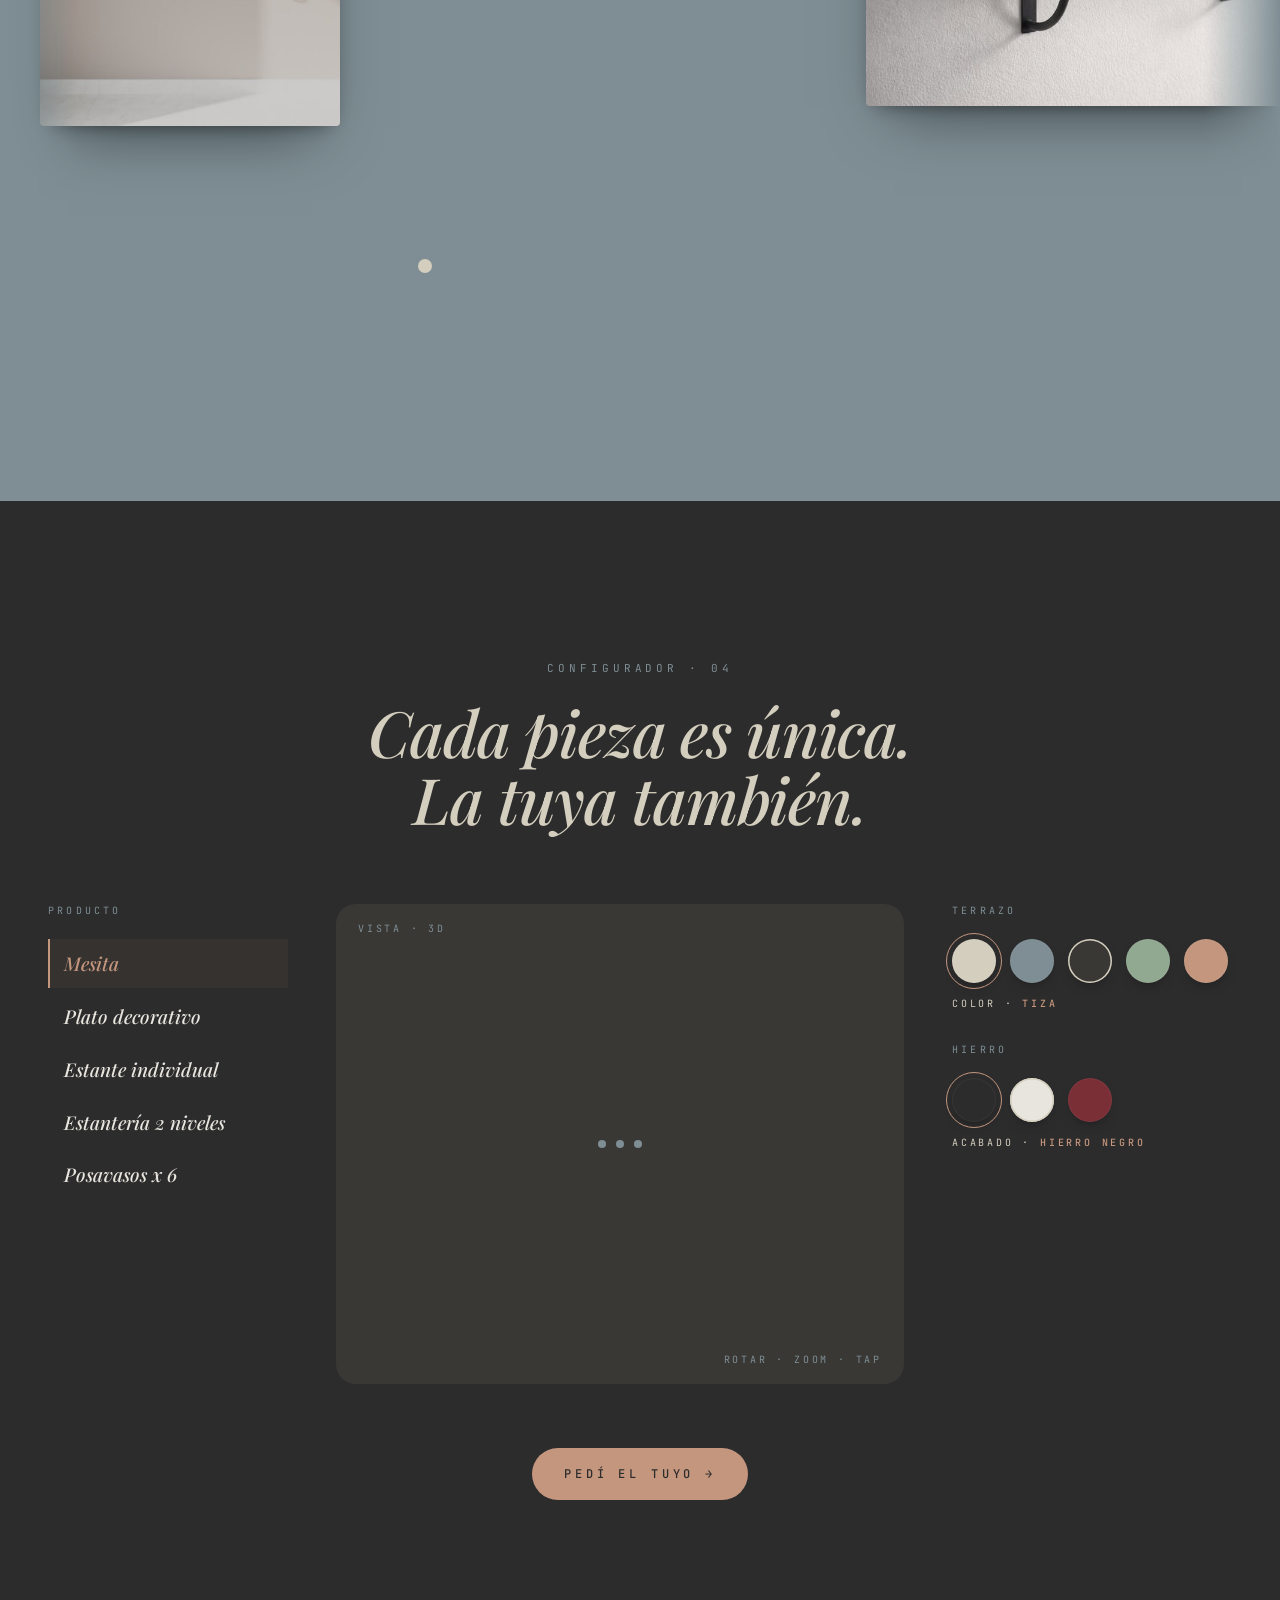
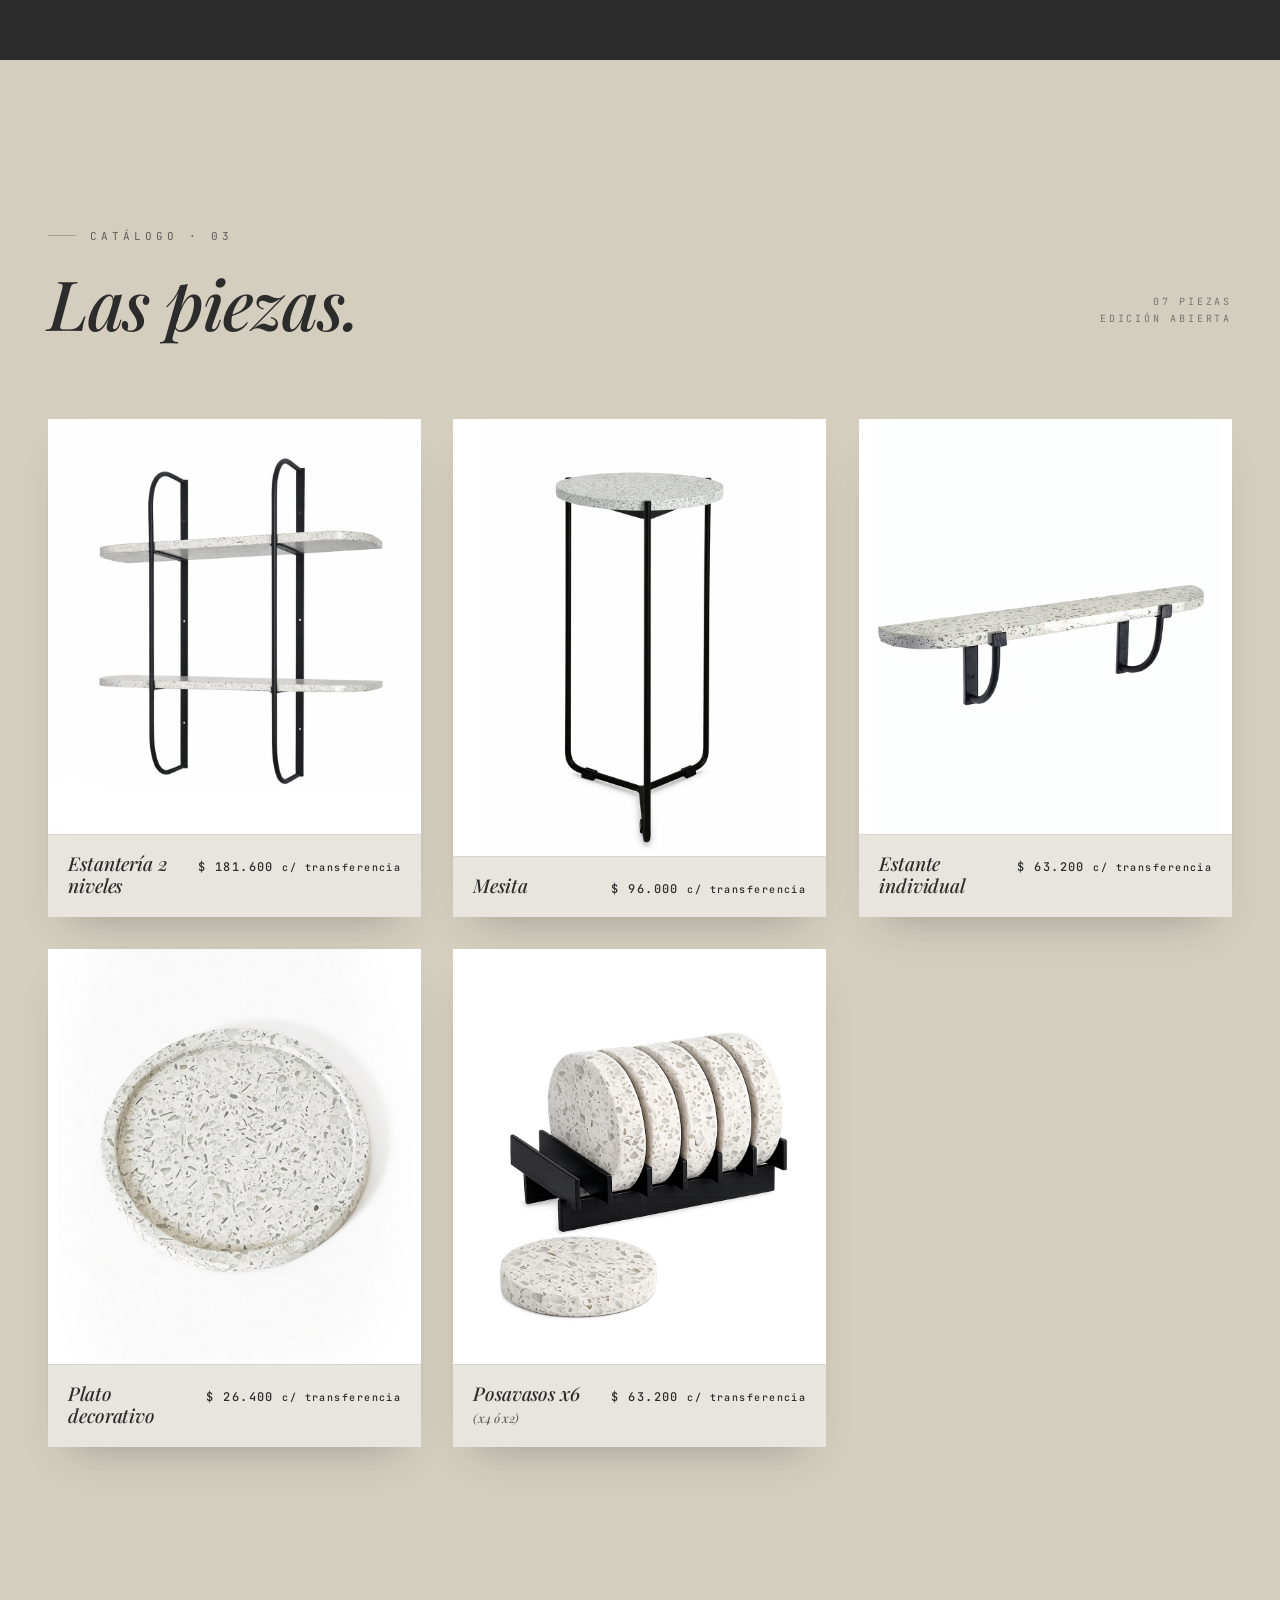
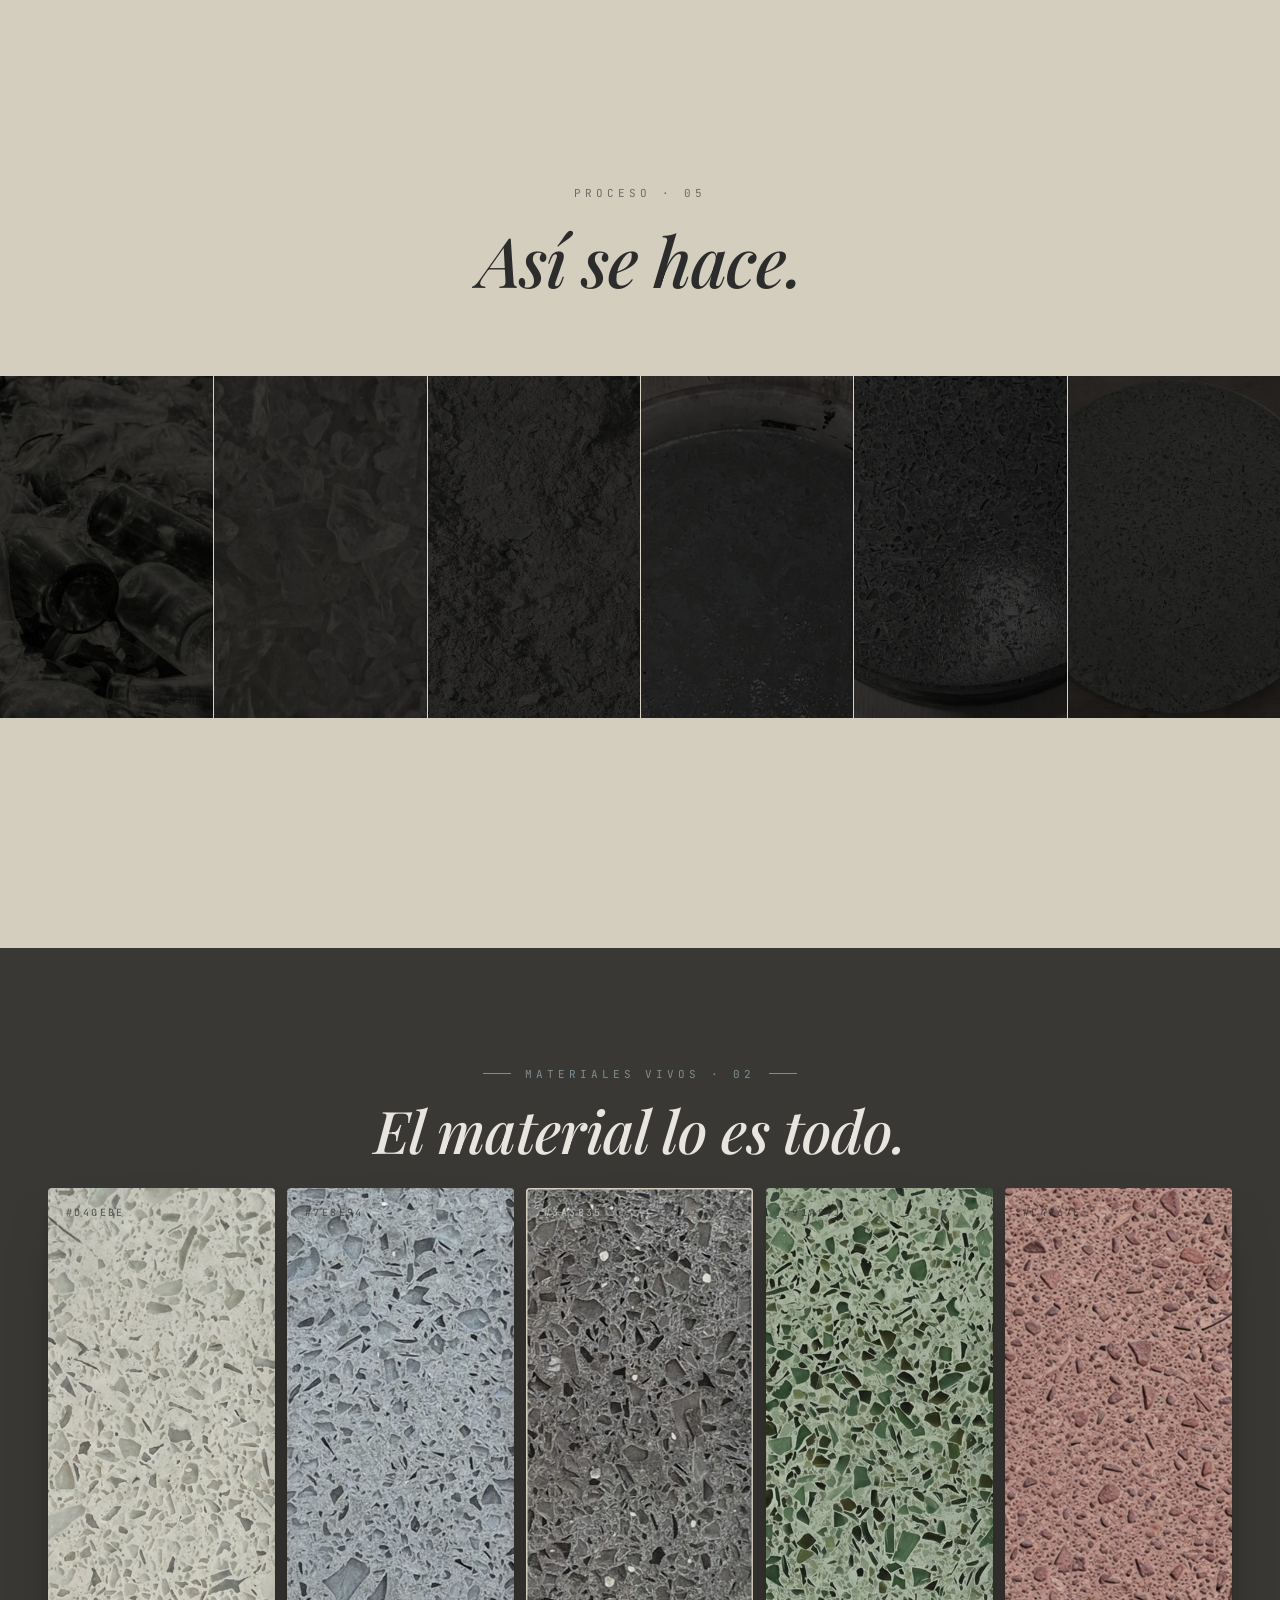
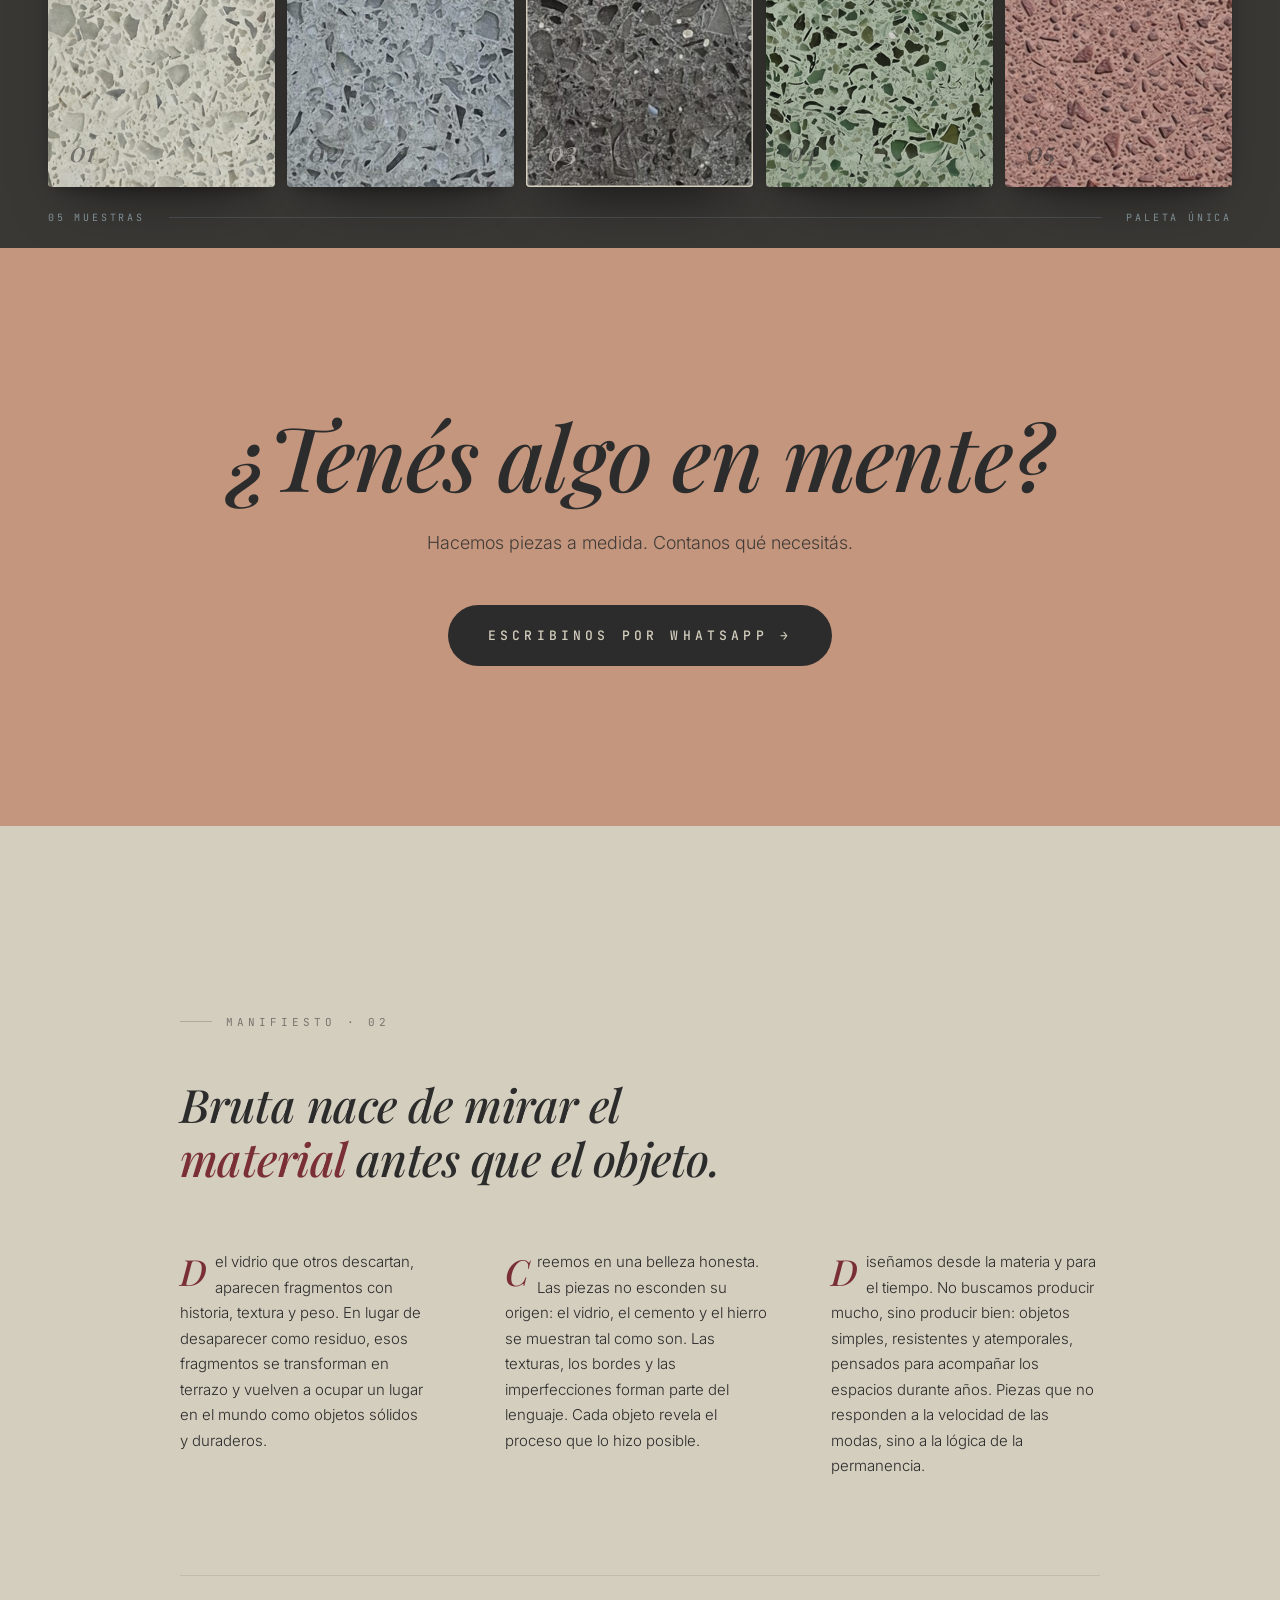
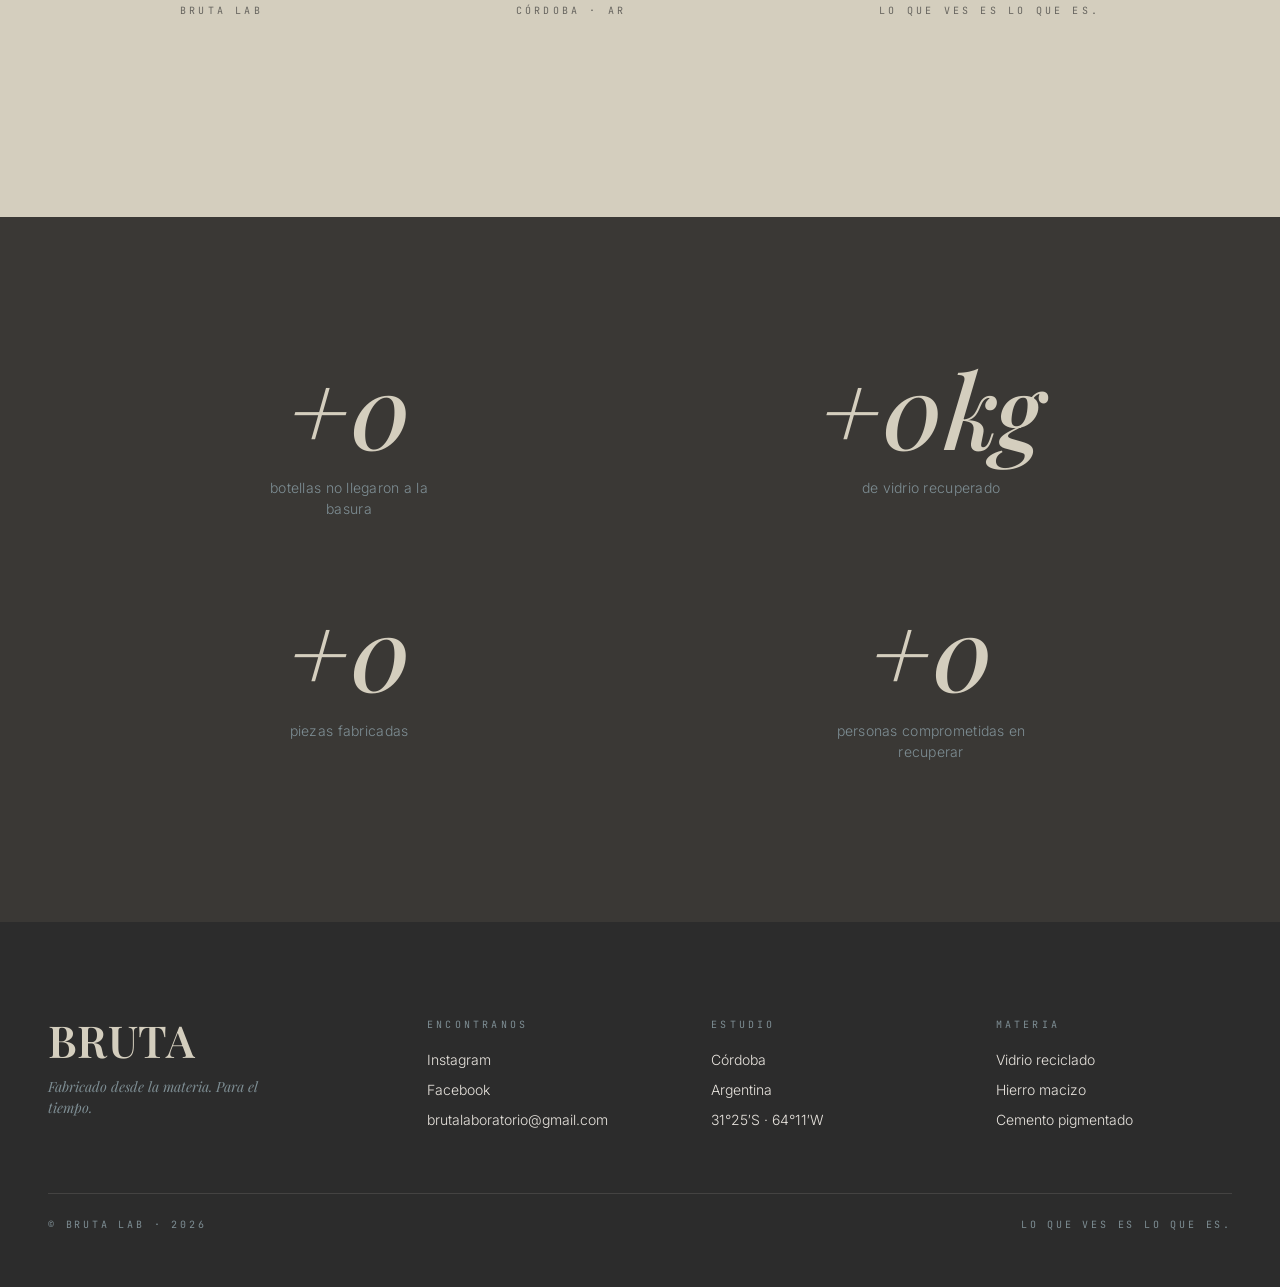
==== commit 40910e6f: "Galeria: scrubber de velocidad debajo del marquee Co-Authored-By: Claude Sonnet 4.6 <noreply@anthrop" ====
--- a/index.html
+++ b/index.html
@@ -1700,6 +1700,51 @@
   }
   .galeria__foot hr { flex: 1; border: 0; height: 1px; background: rgba(126,142,148,0.25); margin: 0; }
 
+  /* speed scrubber */
+  .galeria__scrubber {
+    max-width: 1280px;
+    margin: 28px auto 0;
+    padding: 0 48px;
+    display: flex;
+    align-items: center;
+    gap: 14px;
+  }
+  .galeria__scrubber span {
+    font-family: var(--ff-mono);
+    font-size: 9px;
+    letter-spacing: 0.28em;
+    text-transform: uppercase;
+    color: var(--porfido);
+    white-space: nowrap;
+  }
+  .galeria__speed-range {
+    flex: 1;
+    -webkit-appearance: none;
+    appearance: none;
+    height: 2px;
+    background: rgba(126,142,148,0.25);
+    border-radius: 2px;
+    outline: none;
+    cursor: pointer;
+  }
+  .galeria__speed-range::-webkit-slider-thumb {
+    -webkit-appearance: none;
+    width: 14px;
+    height: 14px;
+    border-radius: 50%;
+    background: var(--tiza);
+    cursor: grab;
+    transition: transform 0.15s;
+  }
+  .galeria__speed-range::-webkit-slider-thumb:active { cursor: grabbing; transform: scale(1.3); }
+  .galeria__speed-range::-moz-range-thumb {
+    width: 14px; height: 14px;
+    border-radius: 50%;
+    background: var(--tiza);
+    border: none;
+    cursor: grab;
+  }
+
   @media (max-width: 720px) {
     .galeria { padding: 100px 0 120px; }
     .galeria__head, .galeria__foot { padding: 0 22px; }
@@ -1709,6 +1754,7 @@
     .galeria__item--tall        { width: 250px; height: 370px; }
     .galeria__item--wide        { width: 340px; height: 260px; }
     .galeria__item--small       { width: 200px; height: 270px; }
+    .galeria__scrubber          { padding: 0 22px; }
     .galeria__track { gap: 18px; }
   }
 
@@ -2056,6 +2102,12 @@
     </div>
   </div>
 
+  <div class="galeria__scrubber">
+    <span>Lento</span>
+    <input type="range" id="galeria-speed" class="galeria__speed-range" min="0" max="100" value="30">
+    <span>Rápido</span>
+  </div>
+
   <div class="galeria__foot">
     <span>Galería</span>
     <hr />
@@ -2978,7 +3030,15 @@
     // ── Autoplay ───────────────────────────────────────────────
     let x = 0, vel = -1.5, targetVel = -1.5, paused = false;
     let dragging = false, dragDist = 0, lastX = 0;
-    const BASE = -1.5;
+    let BASE = -1.5;
+
+    const speedRange = document.getElementById('galeria-speed');
+    if (speedRange) {
+      speedRange.addEventListener('input', function() {
+        BASE = -(speedRange.value / 20);
+        if (!dragging && !paused) targetVel = BASE;
+      });
+    }
     function halfW() { return track.scrollWidth / 2; }
 
     (function tick() {
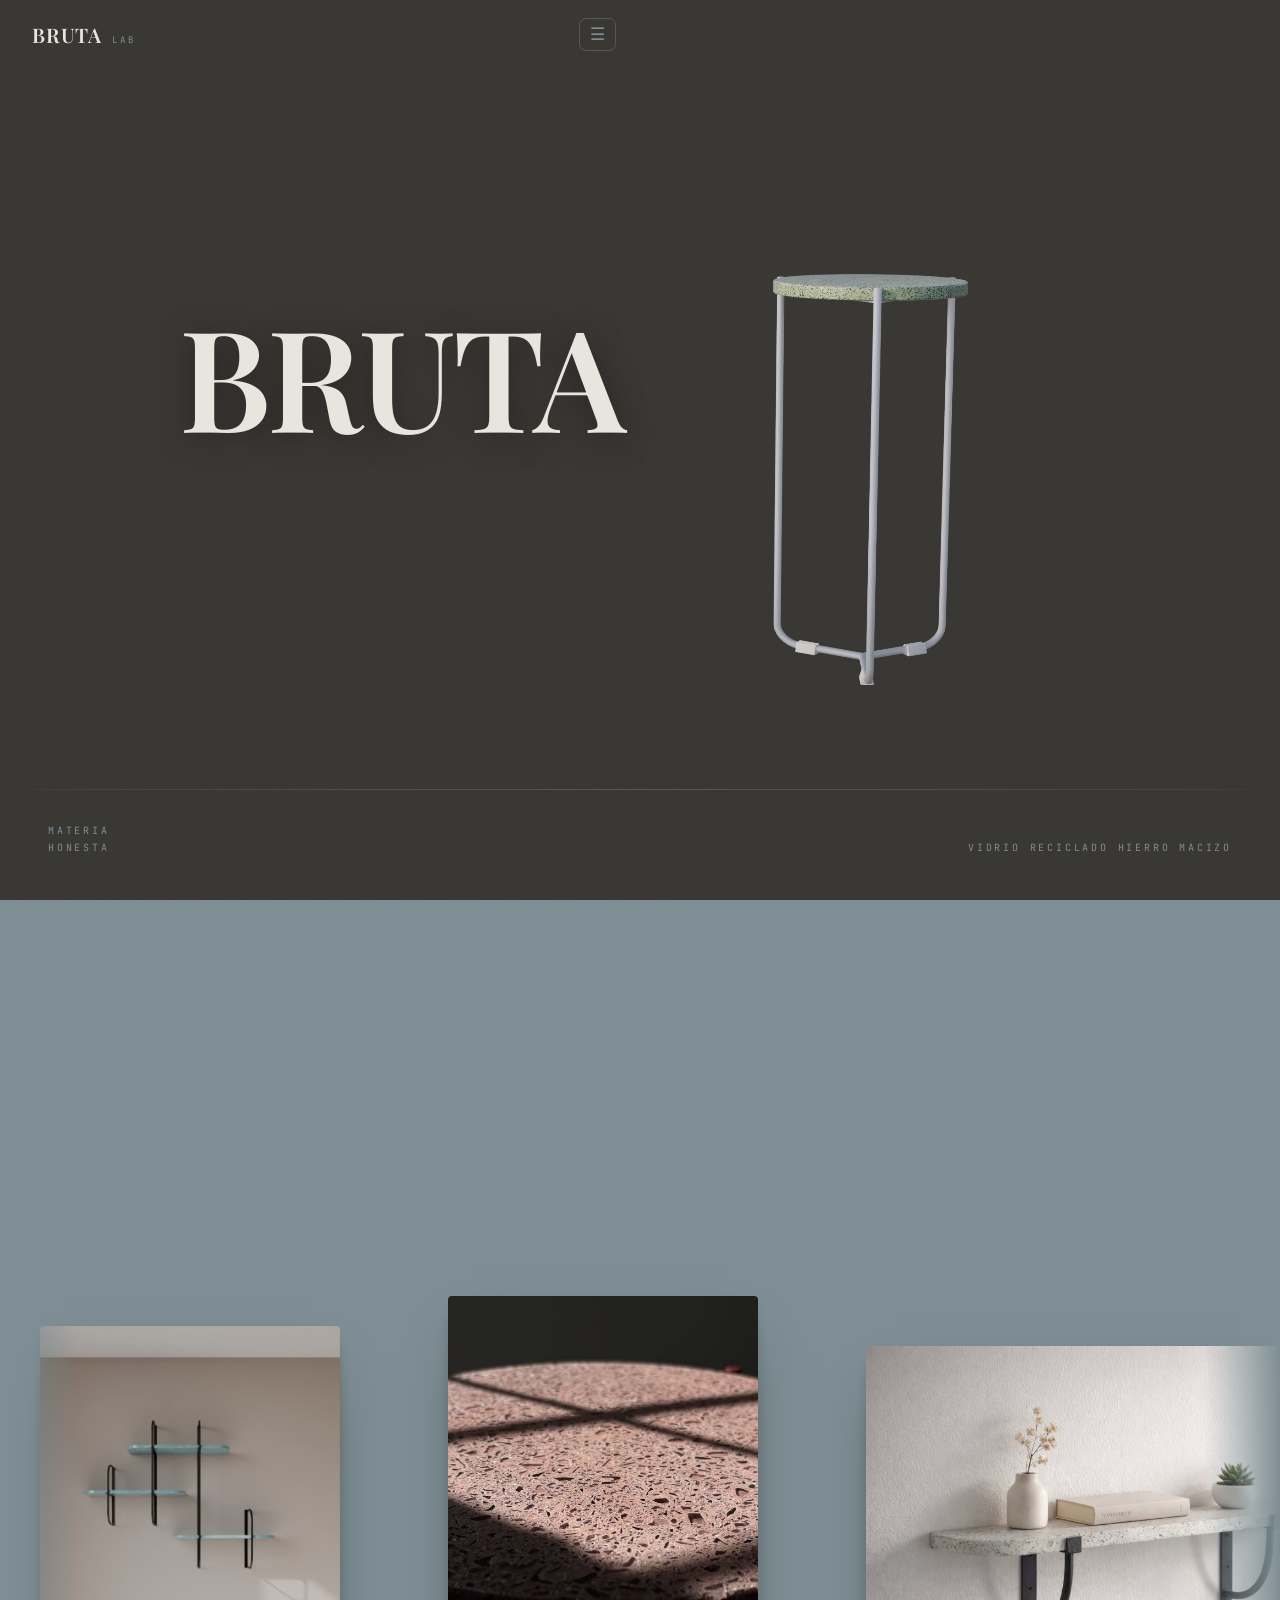
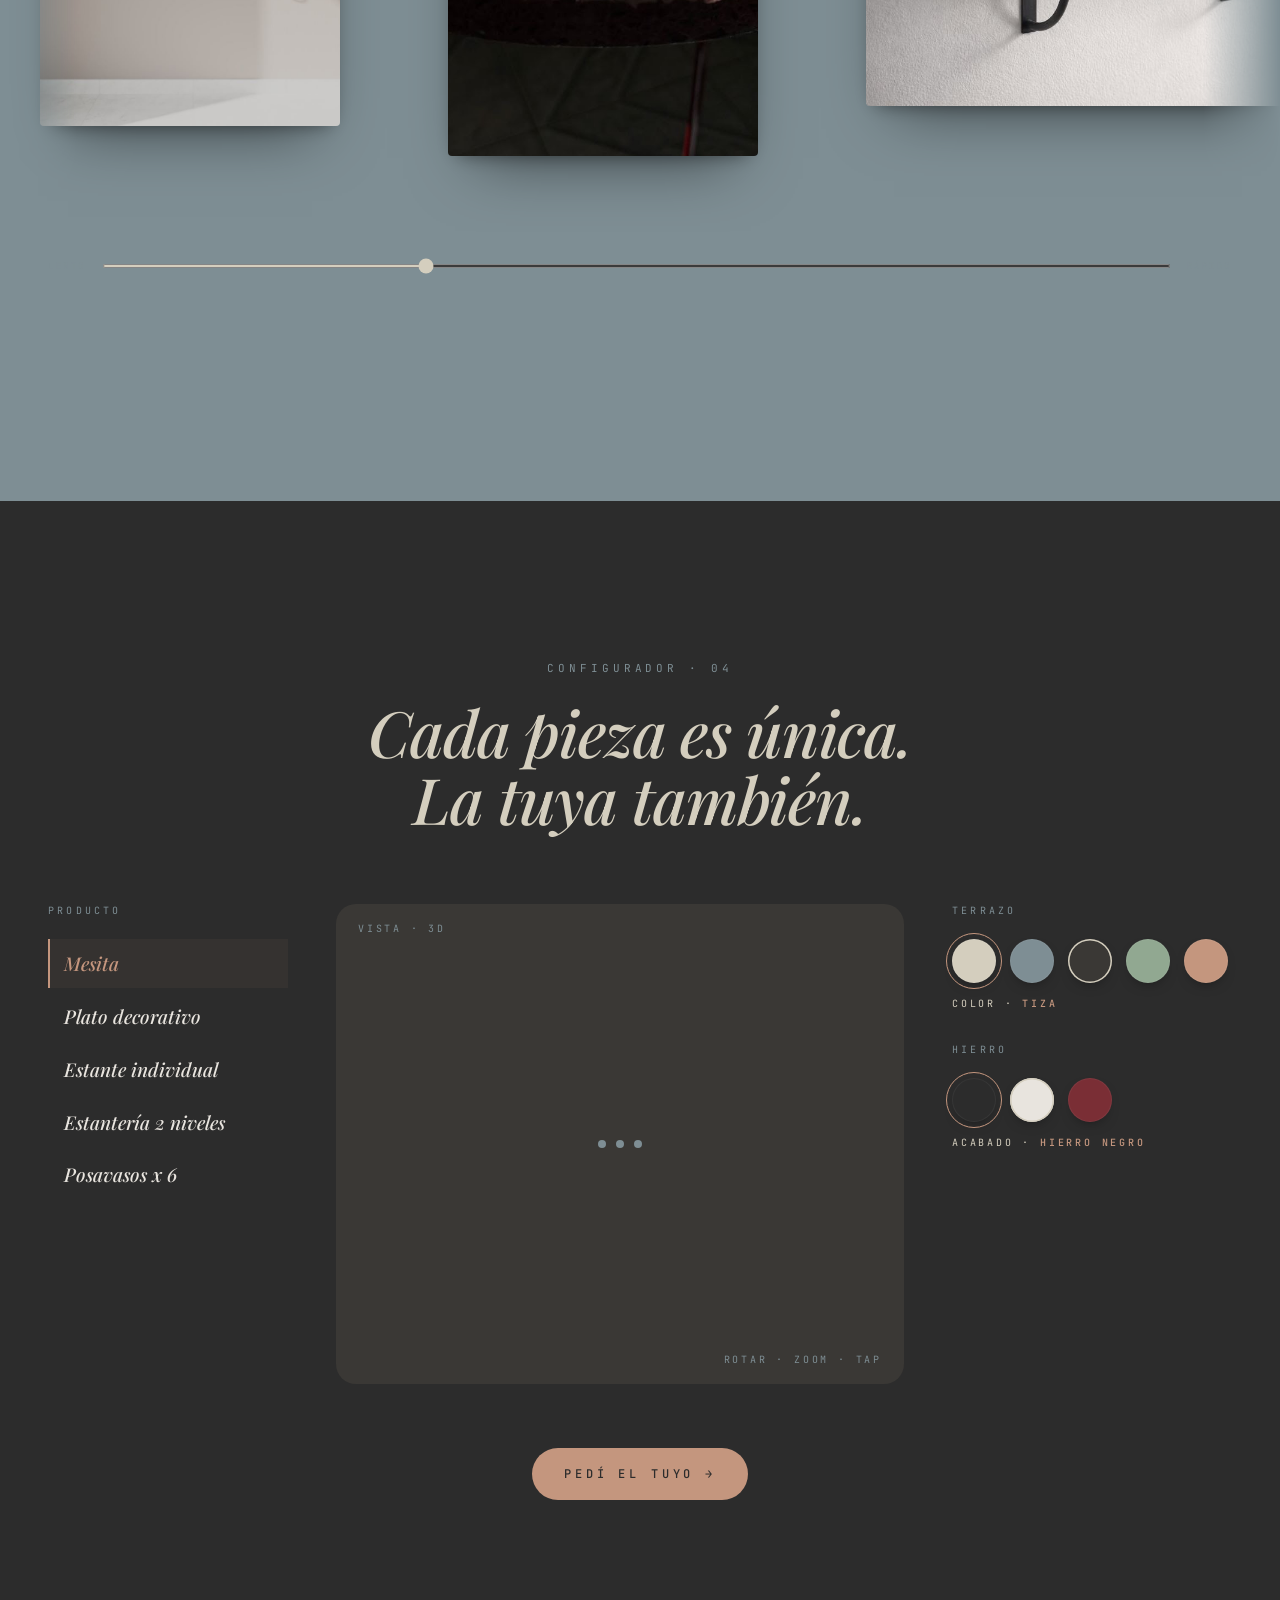
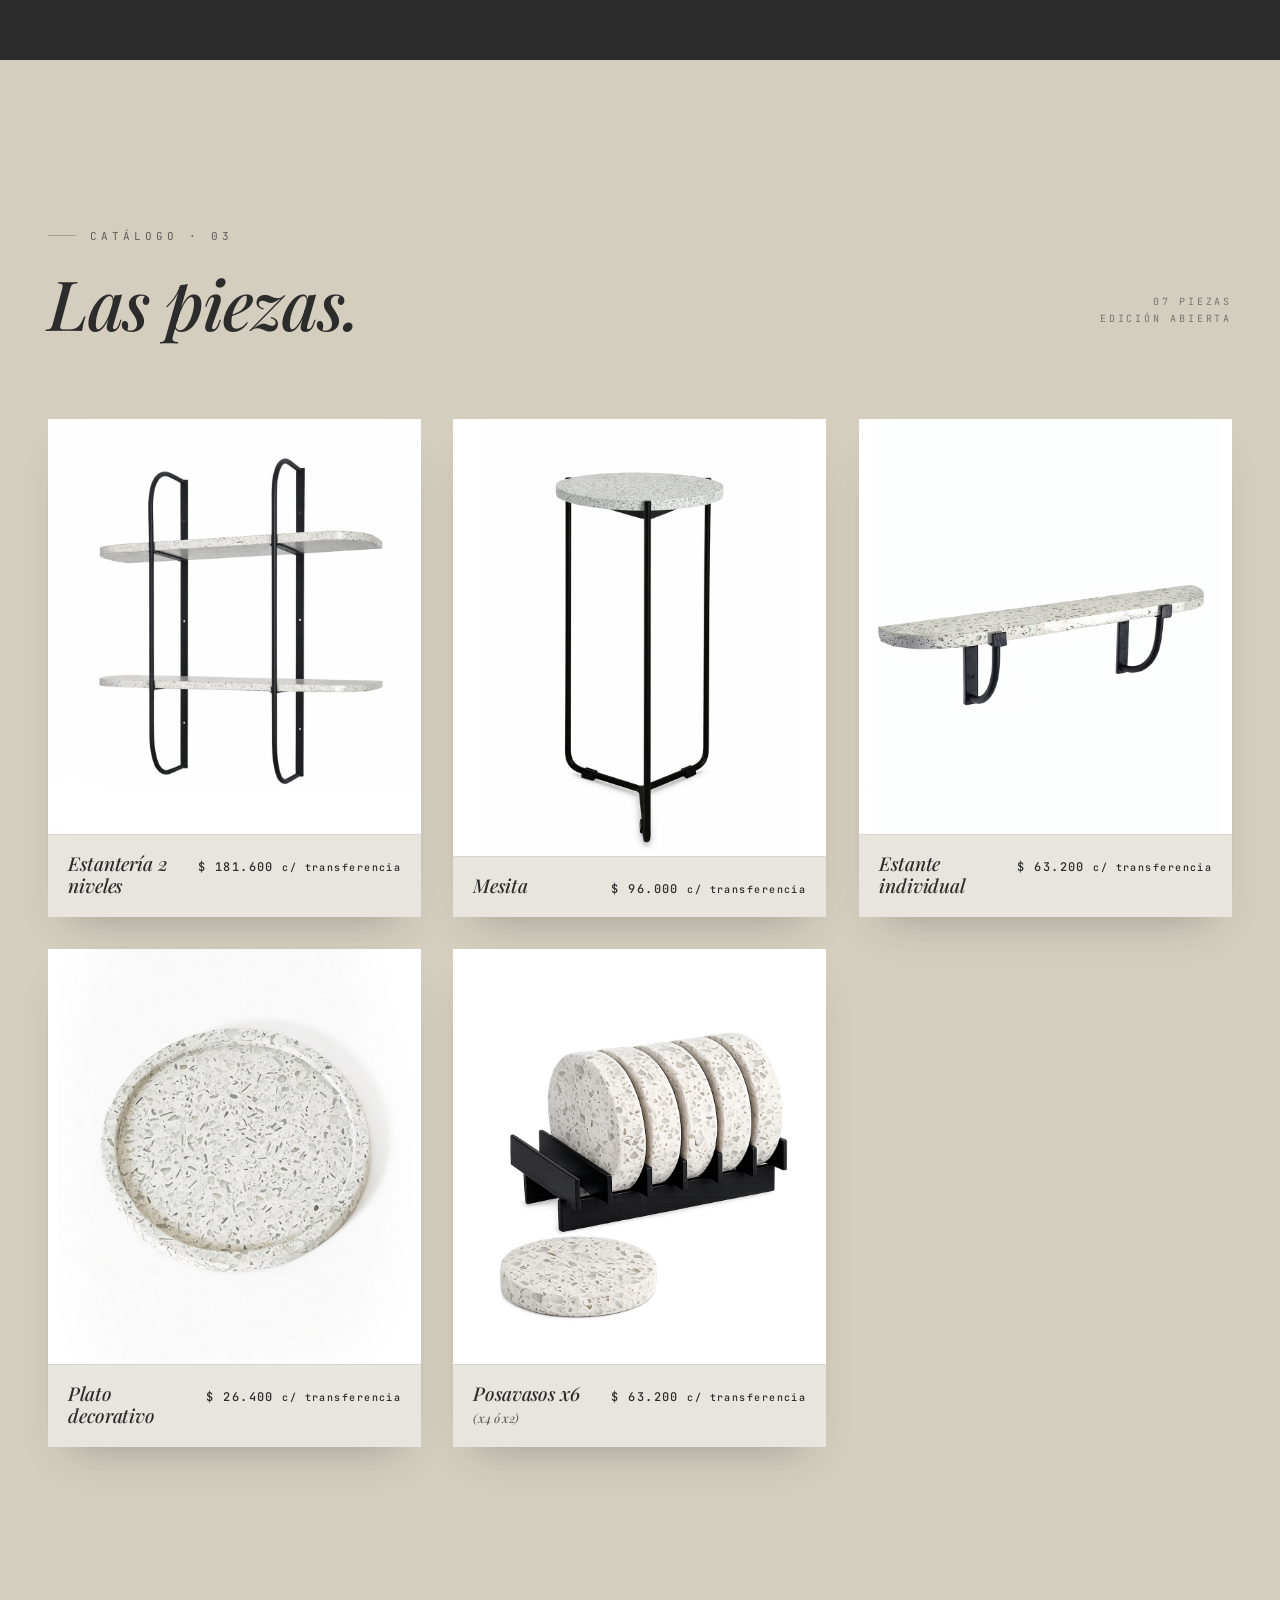
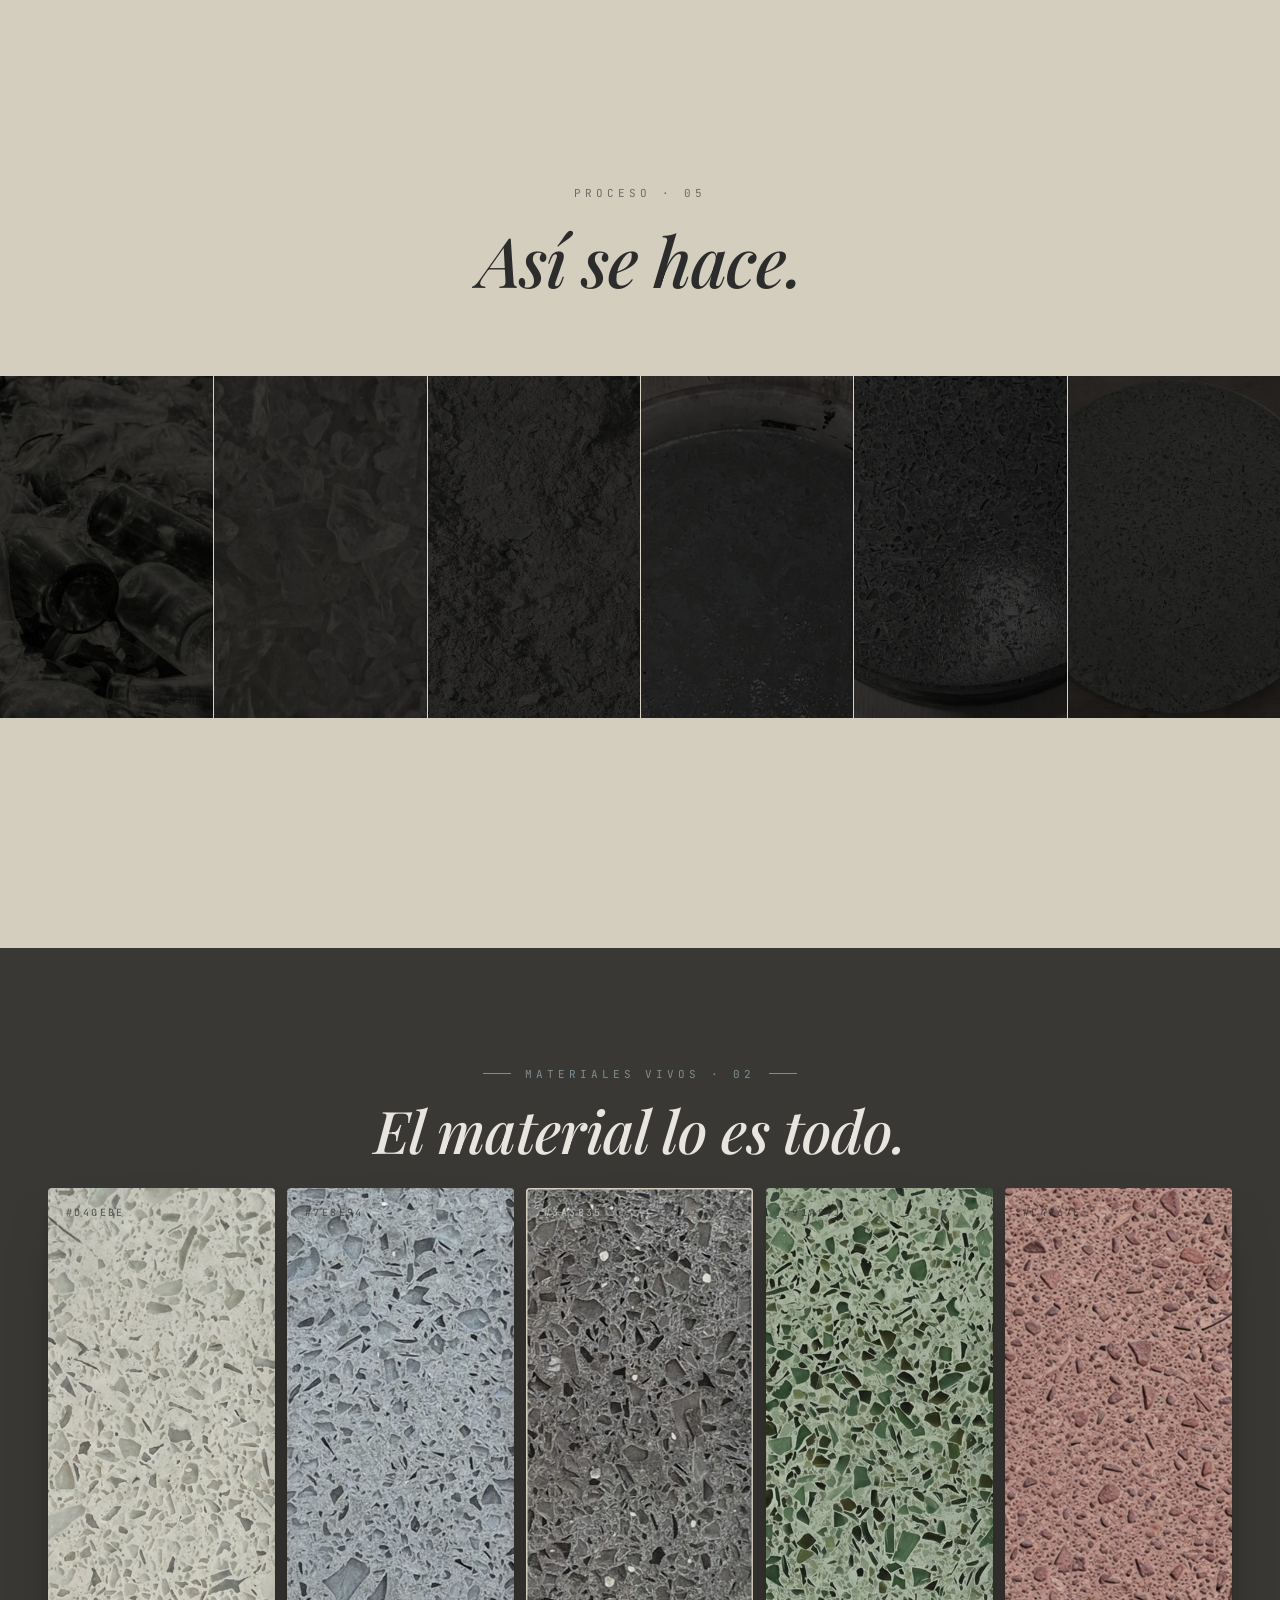
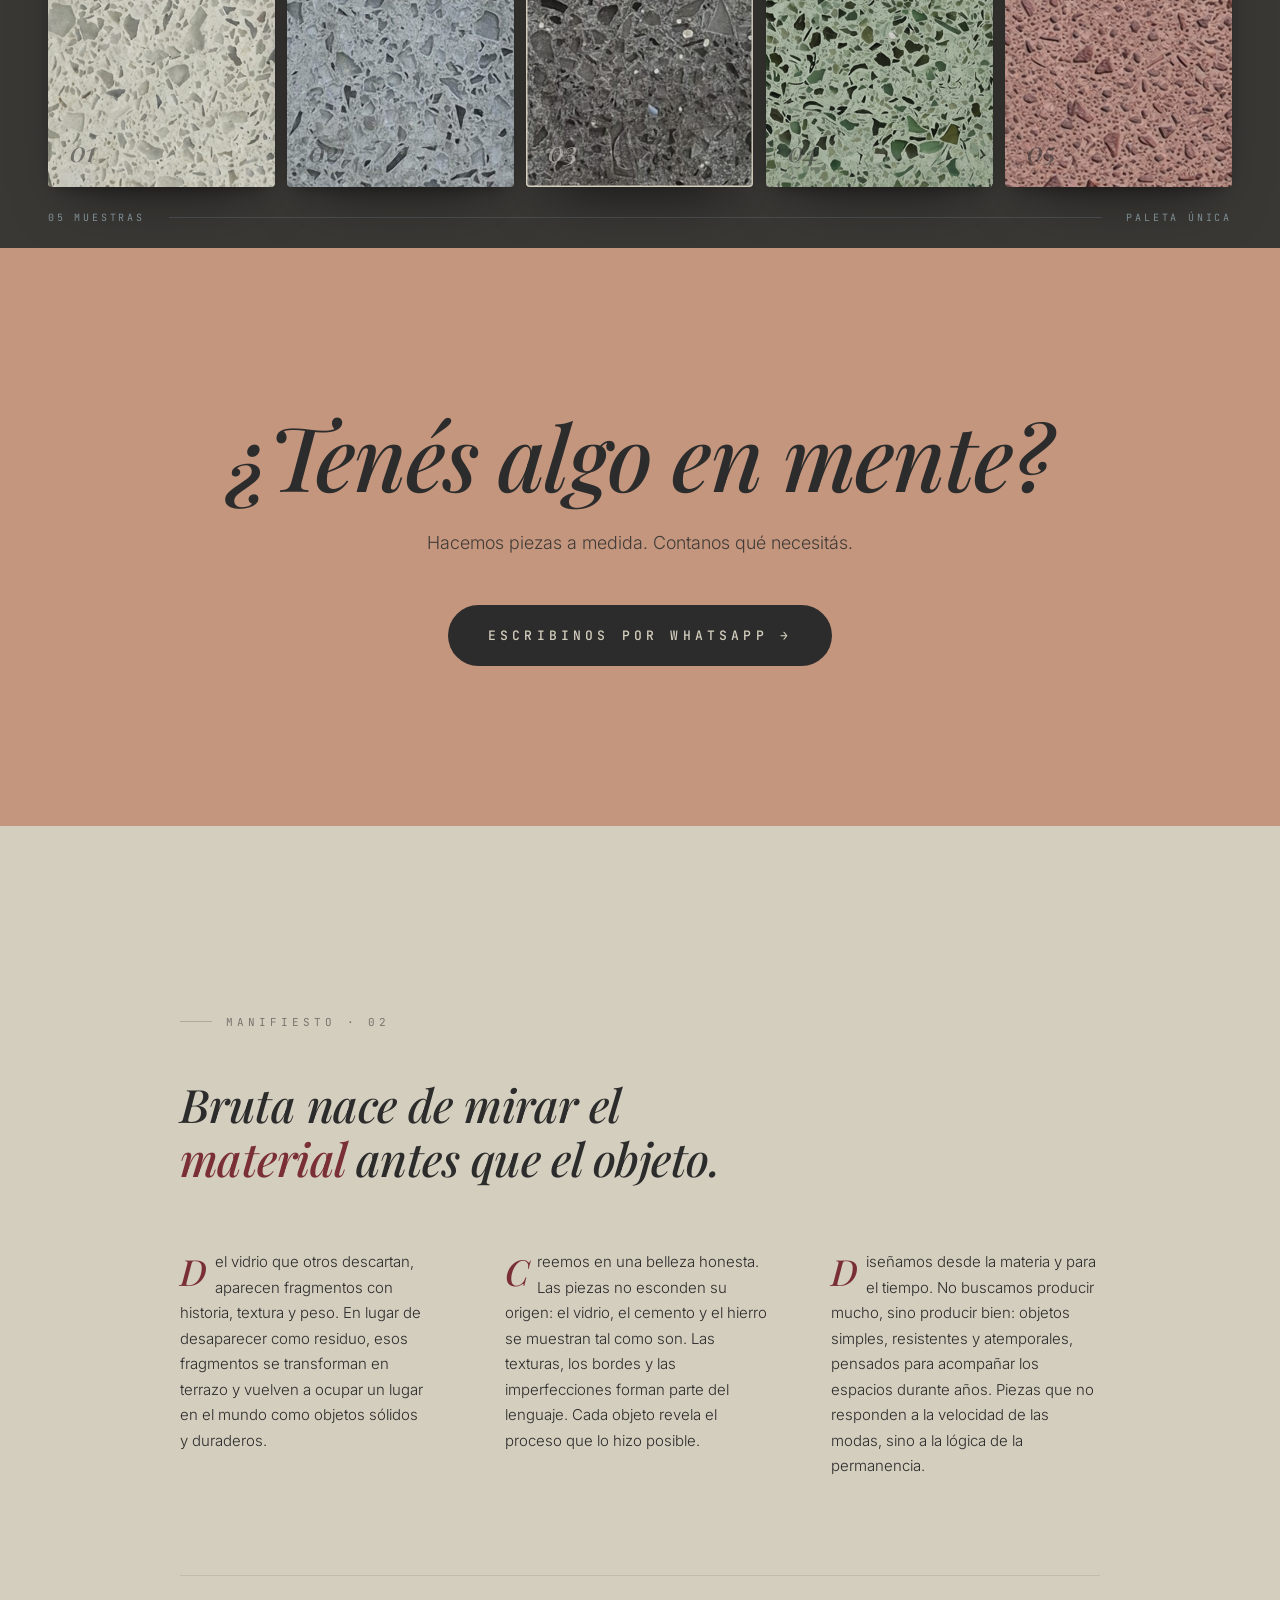
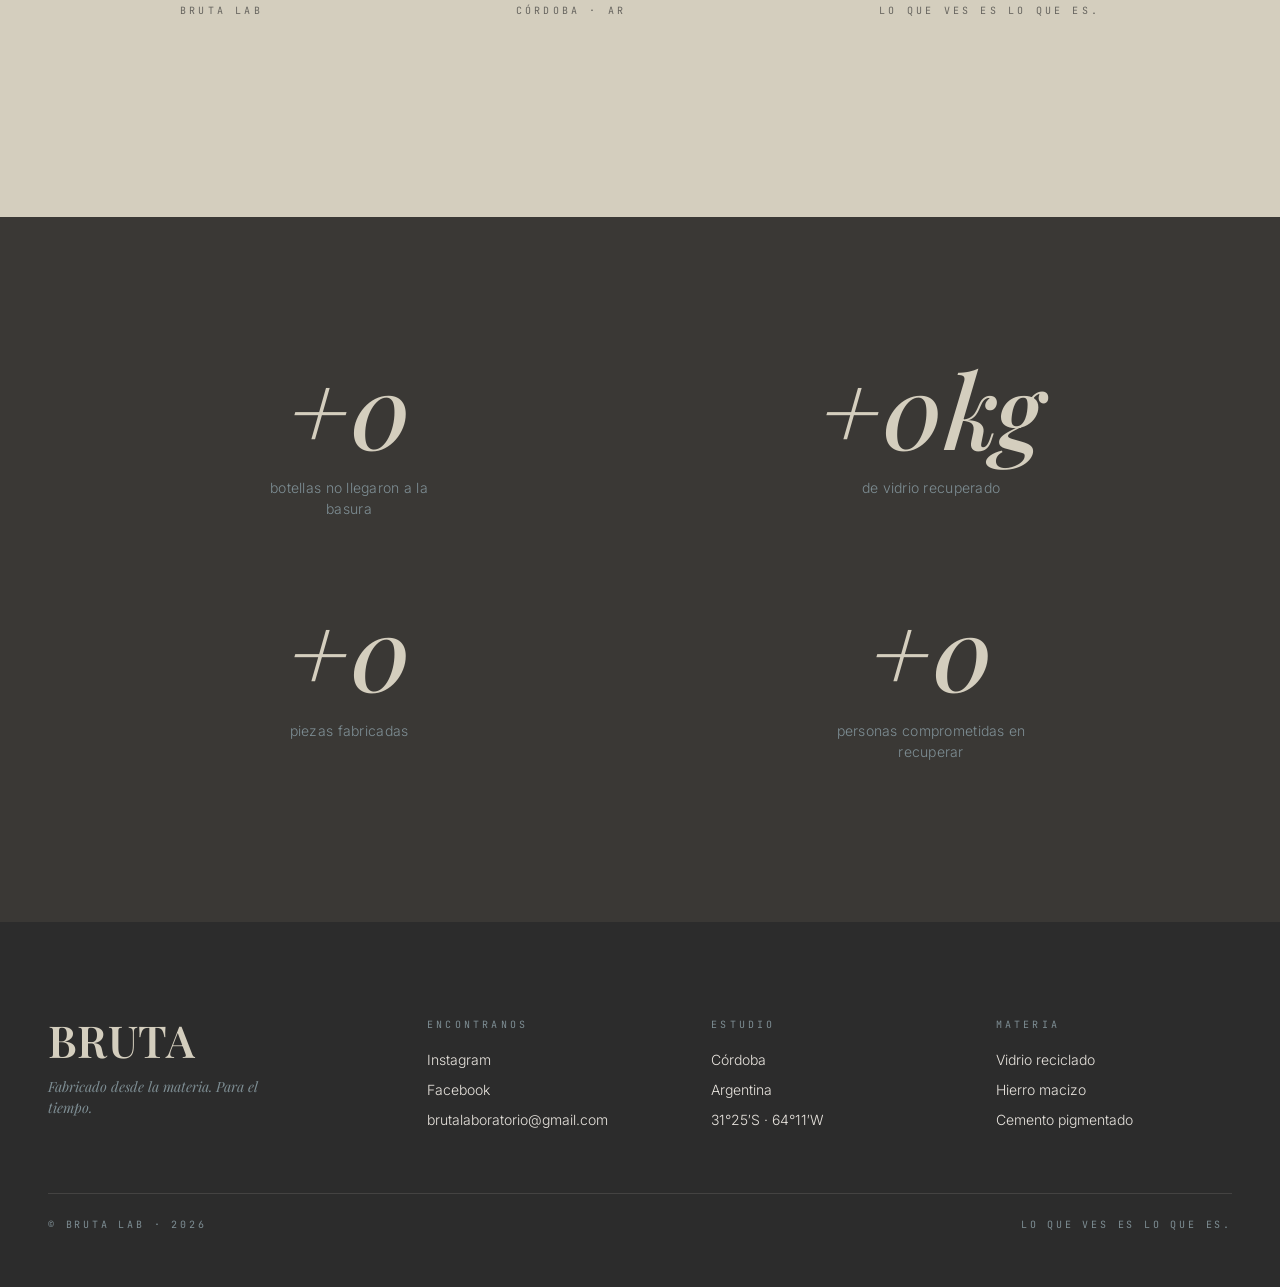
==== commit f57e5281: "Galeria: simplifica CSS del scrubber con accent-color Co-Authored-By: Claude Sonnet 4.6 <noreply@ant" ====
--- a/index.html
+++ b/index.html
@@ -1719,30 +1719,9 @@
   }
   .galeria__speed-range {
     flex: 1;
-    -webkit-appearance: none;
-    appearance: none;
-    height: 2px;
-    background: rgba(126,142,148,0.25);
-    border-radius: 2px;
-    outline: none;
+    height: 4px;
     cursor: pointer;
-  }
-  .galeria__speed-range::-webkit-slider-thumb {
-    -webkit-appearance: none;
-    width: 14px;
-    height: 14px;
-    border-radius: 50%;
-    background: var(--tiza);
-    cursor: grab;
-    transition: transform 0.15s;
-  }
-  .galeria__speed-range::-webkit-slider-thumb:active { cursor: grabbing; transform: scale(1.3); }
-  .galeria__speed-range::-moz-range-thumb {
-    width: 14px; height: 14px;
-    border-radius: 50%;
-    background: var(--tiza);
-    border: none;
-    cursor: grab;
+    accent-color: var(--tiza);
   }
 
   @media (max-width: 720px) {
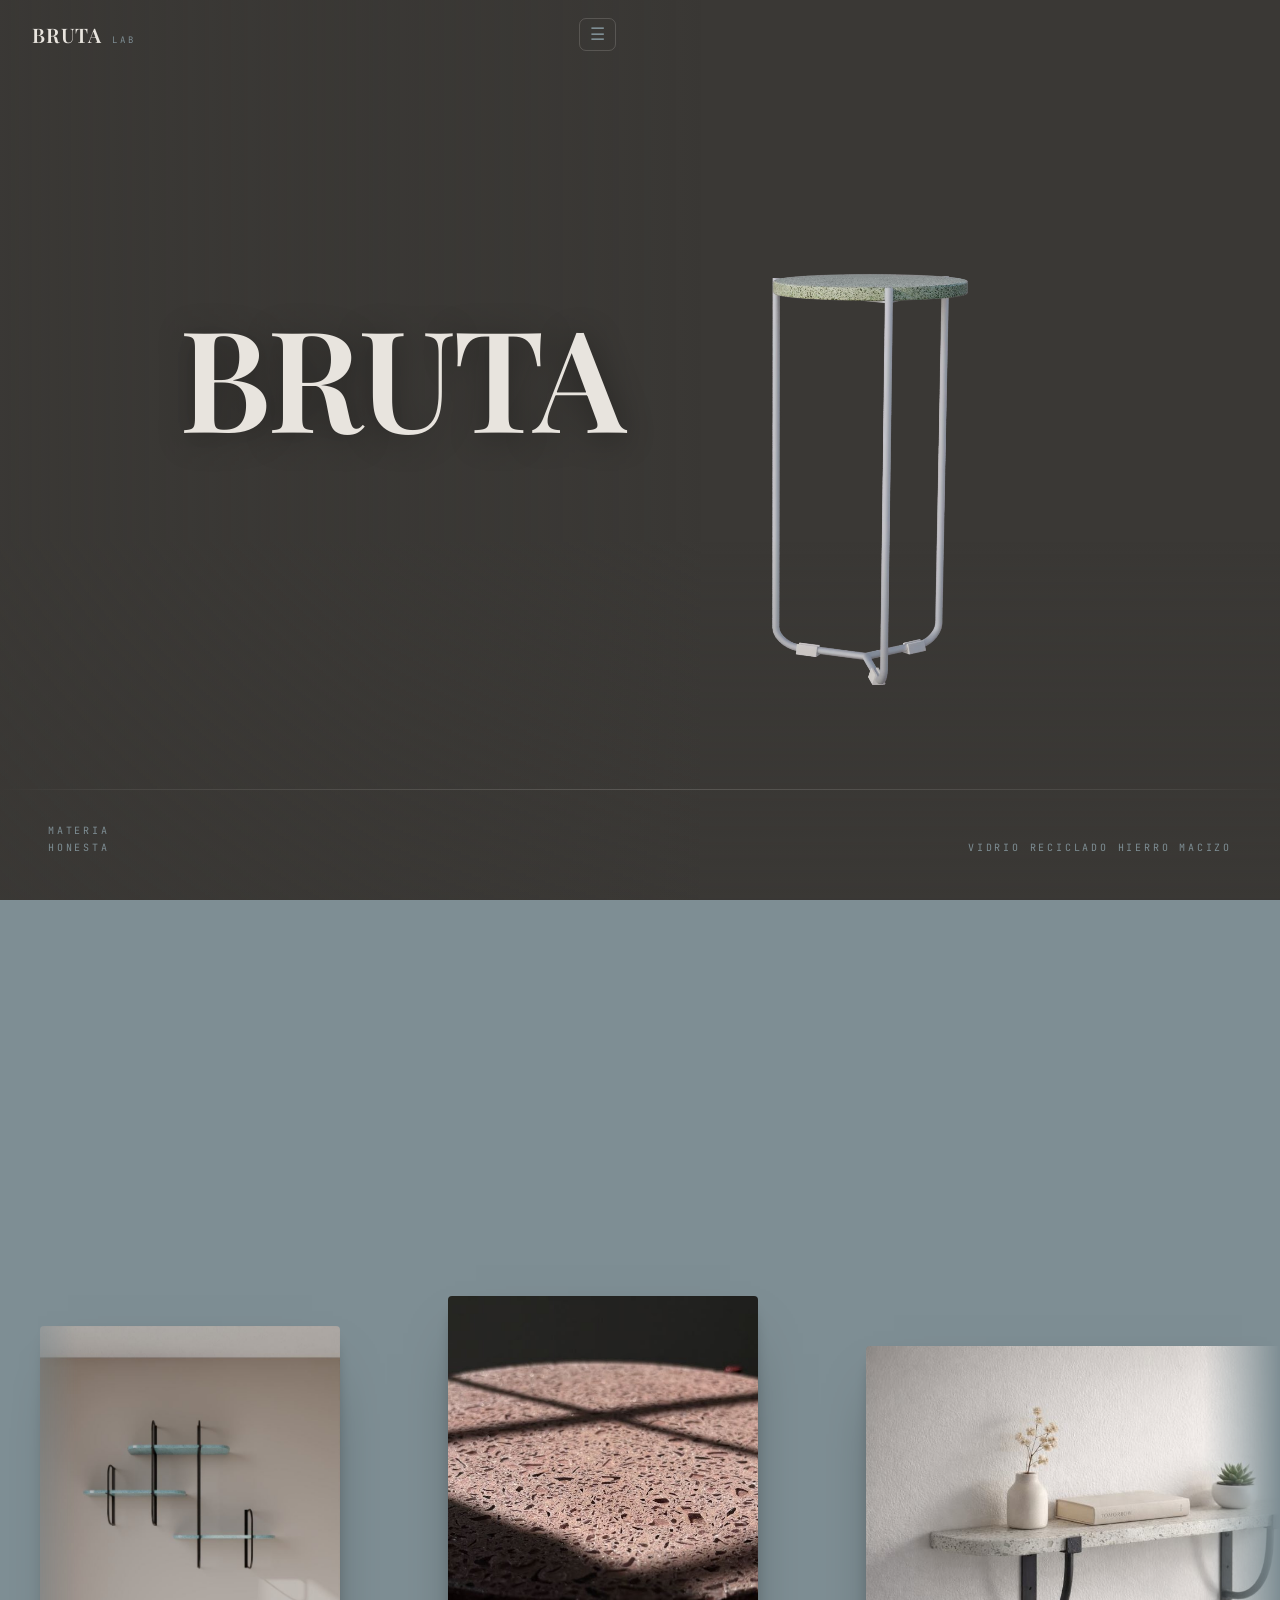
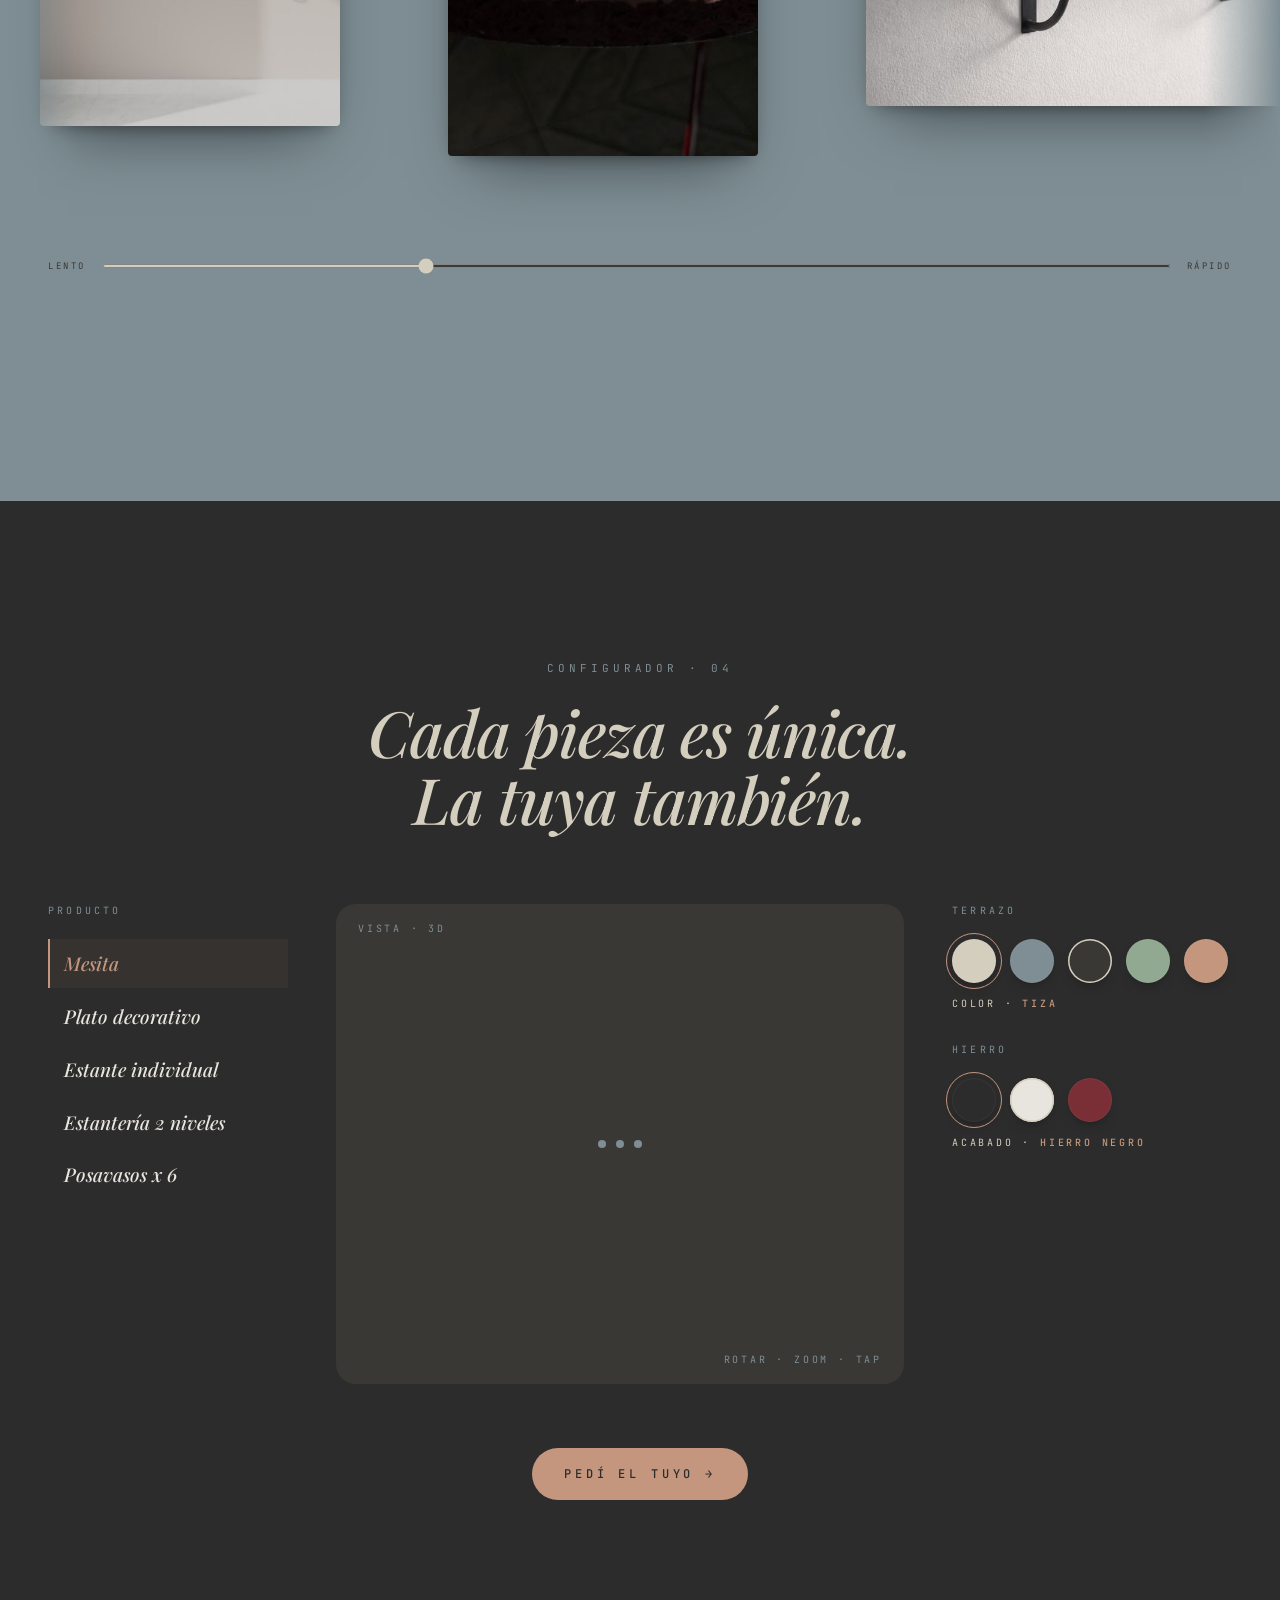
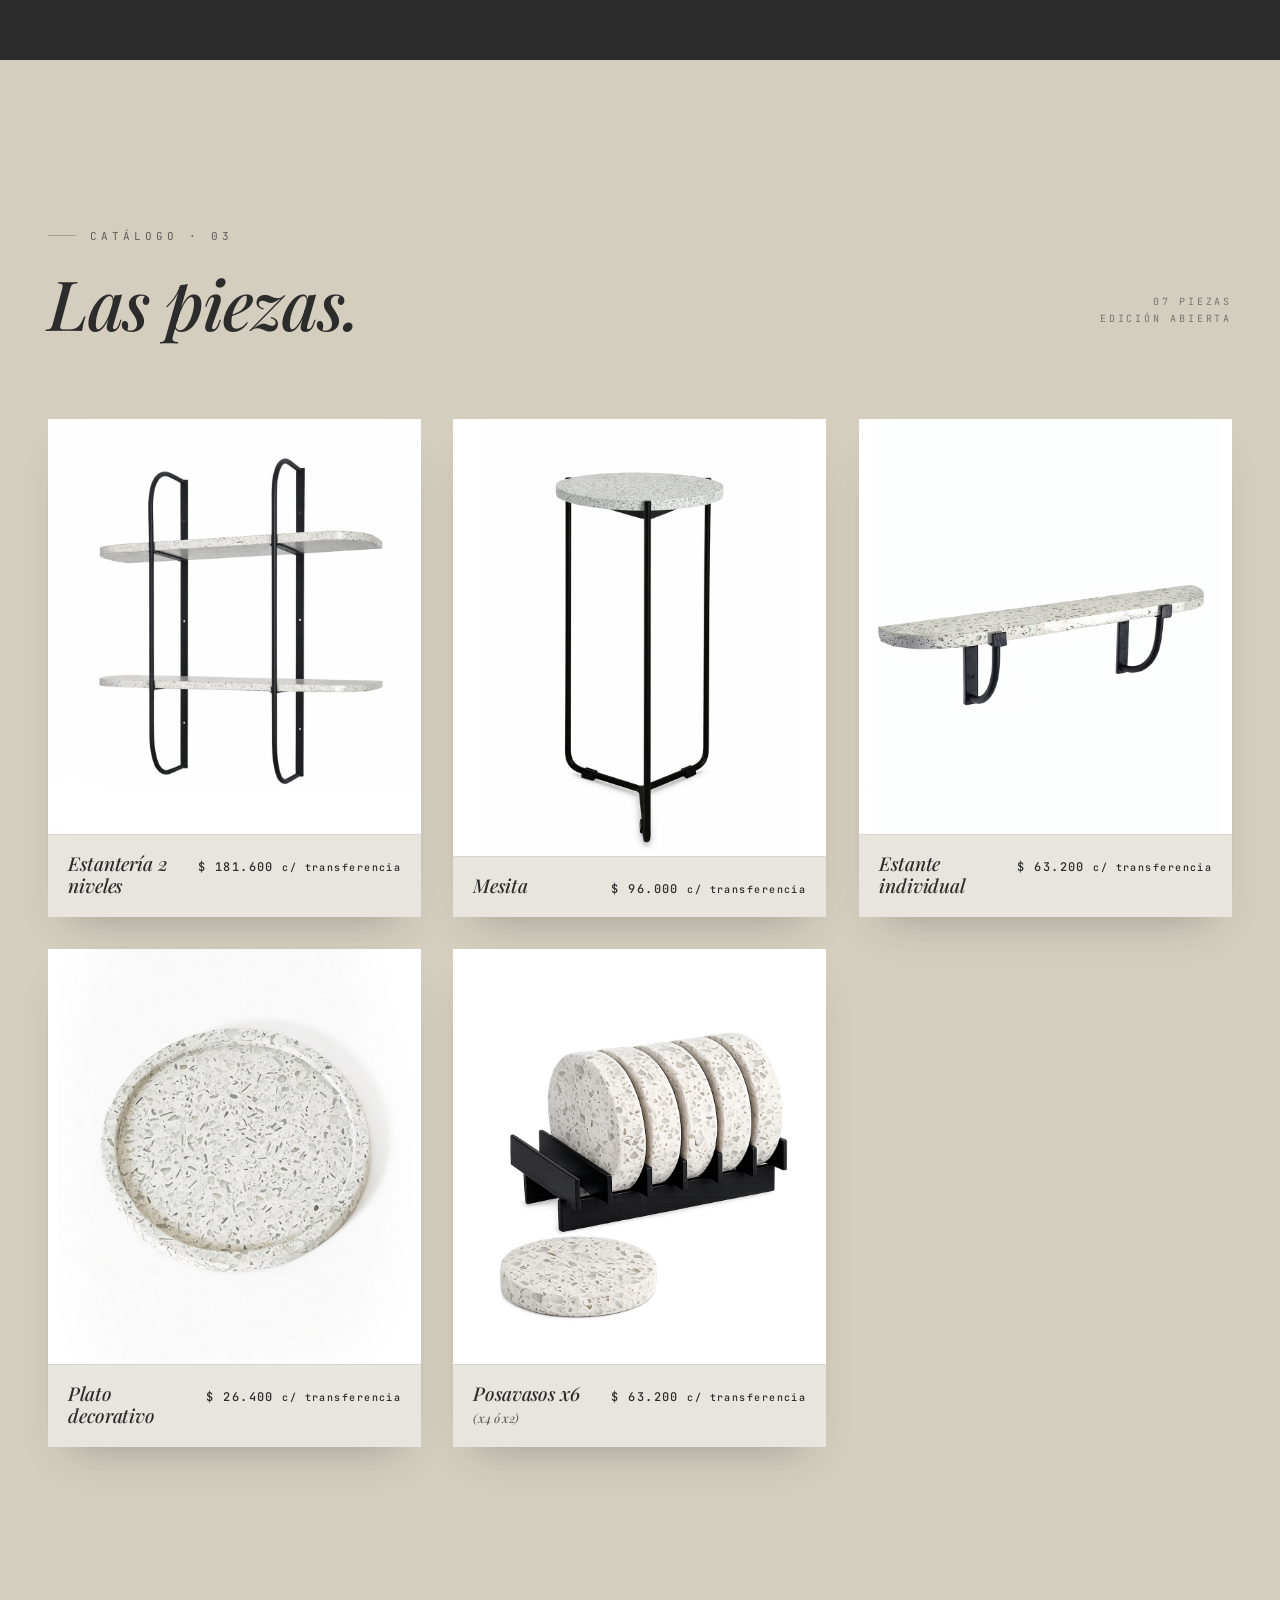
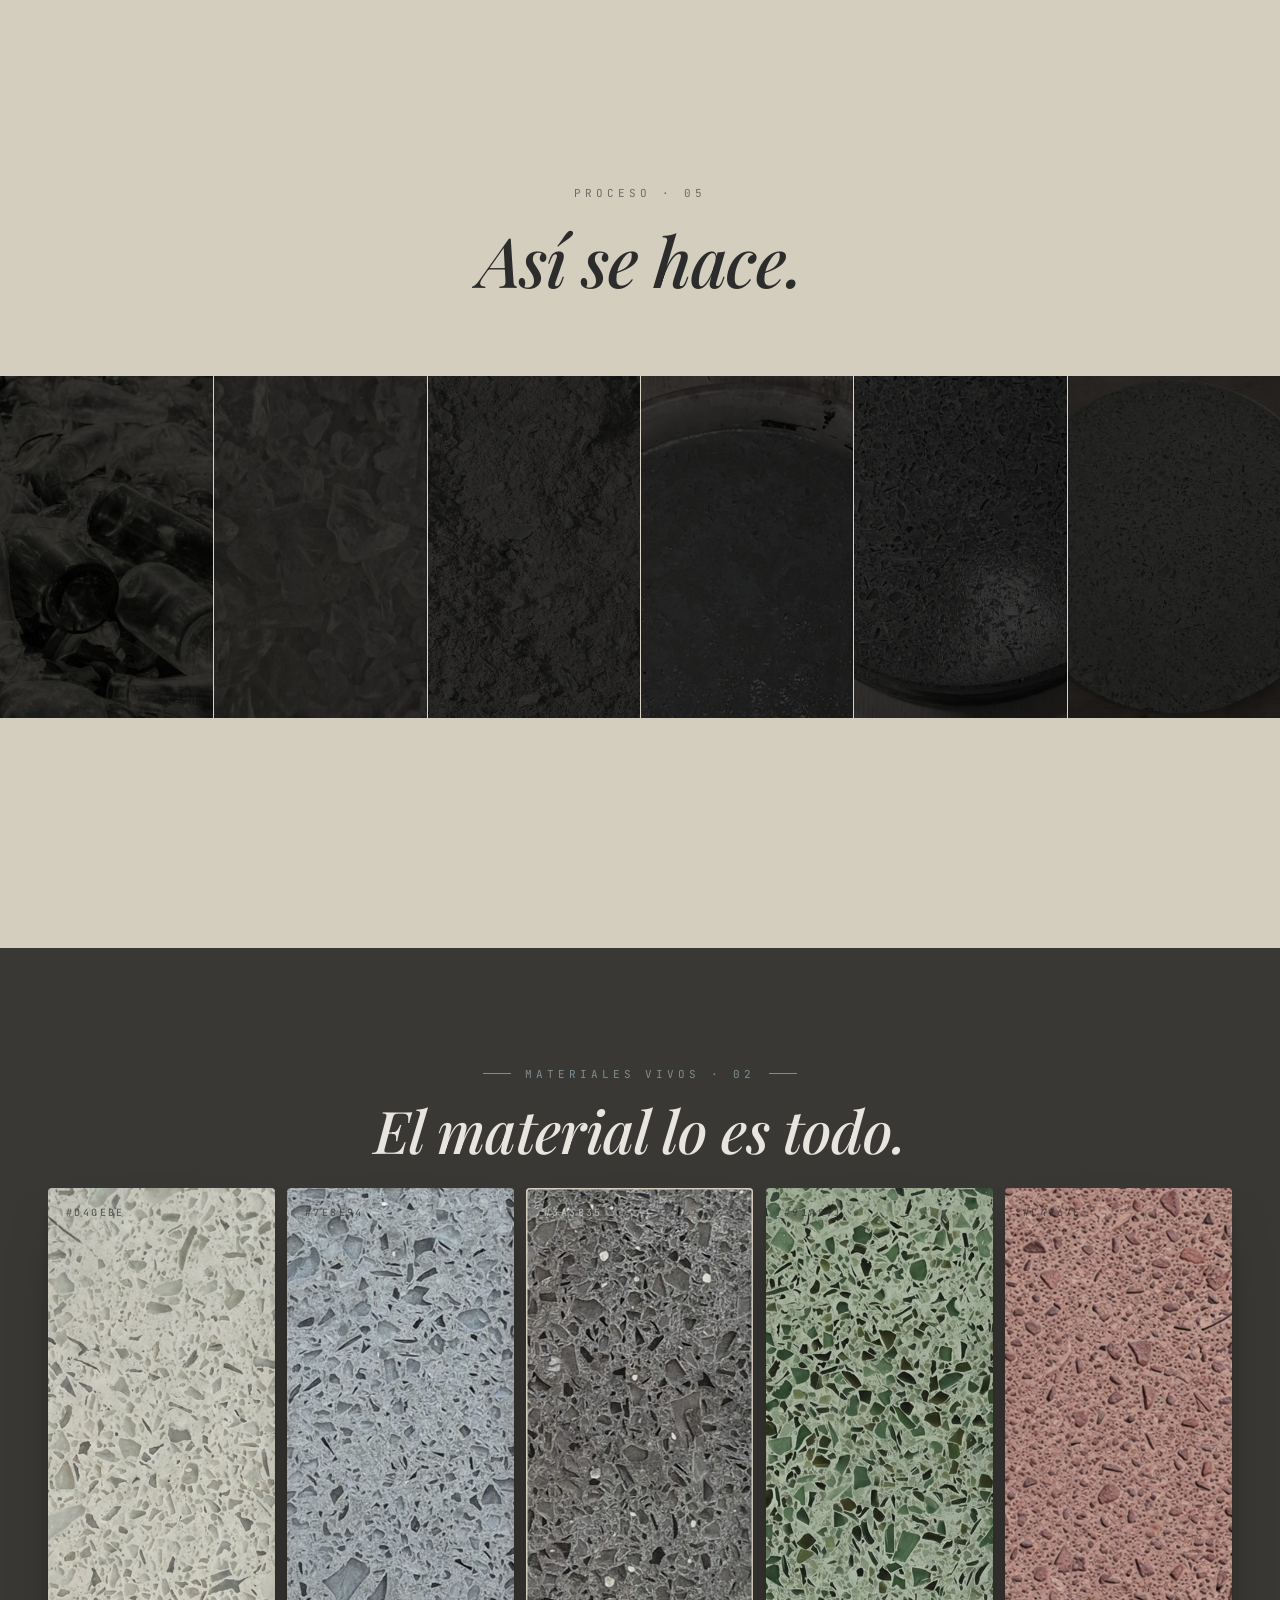
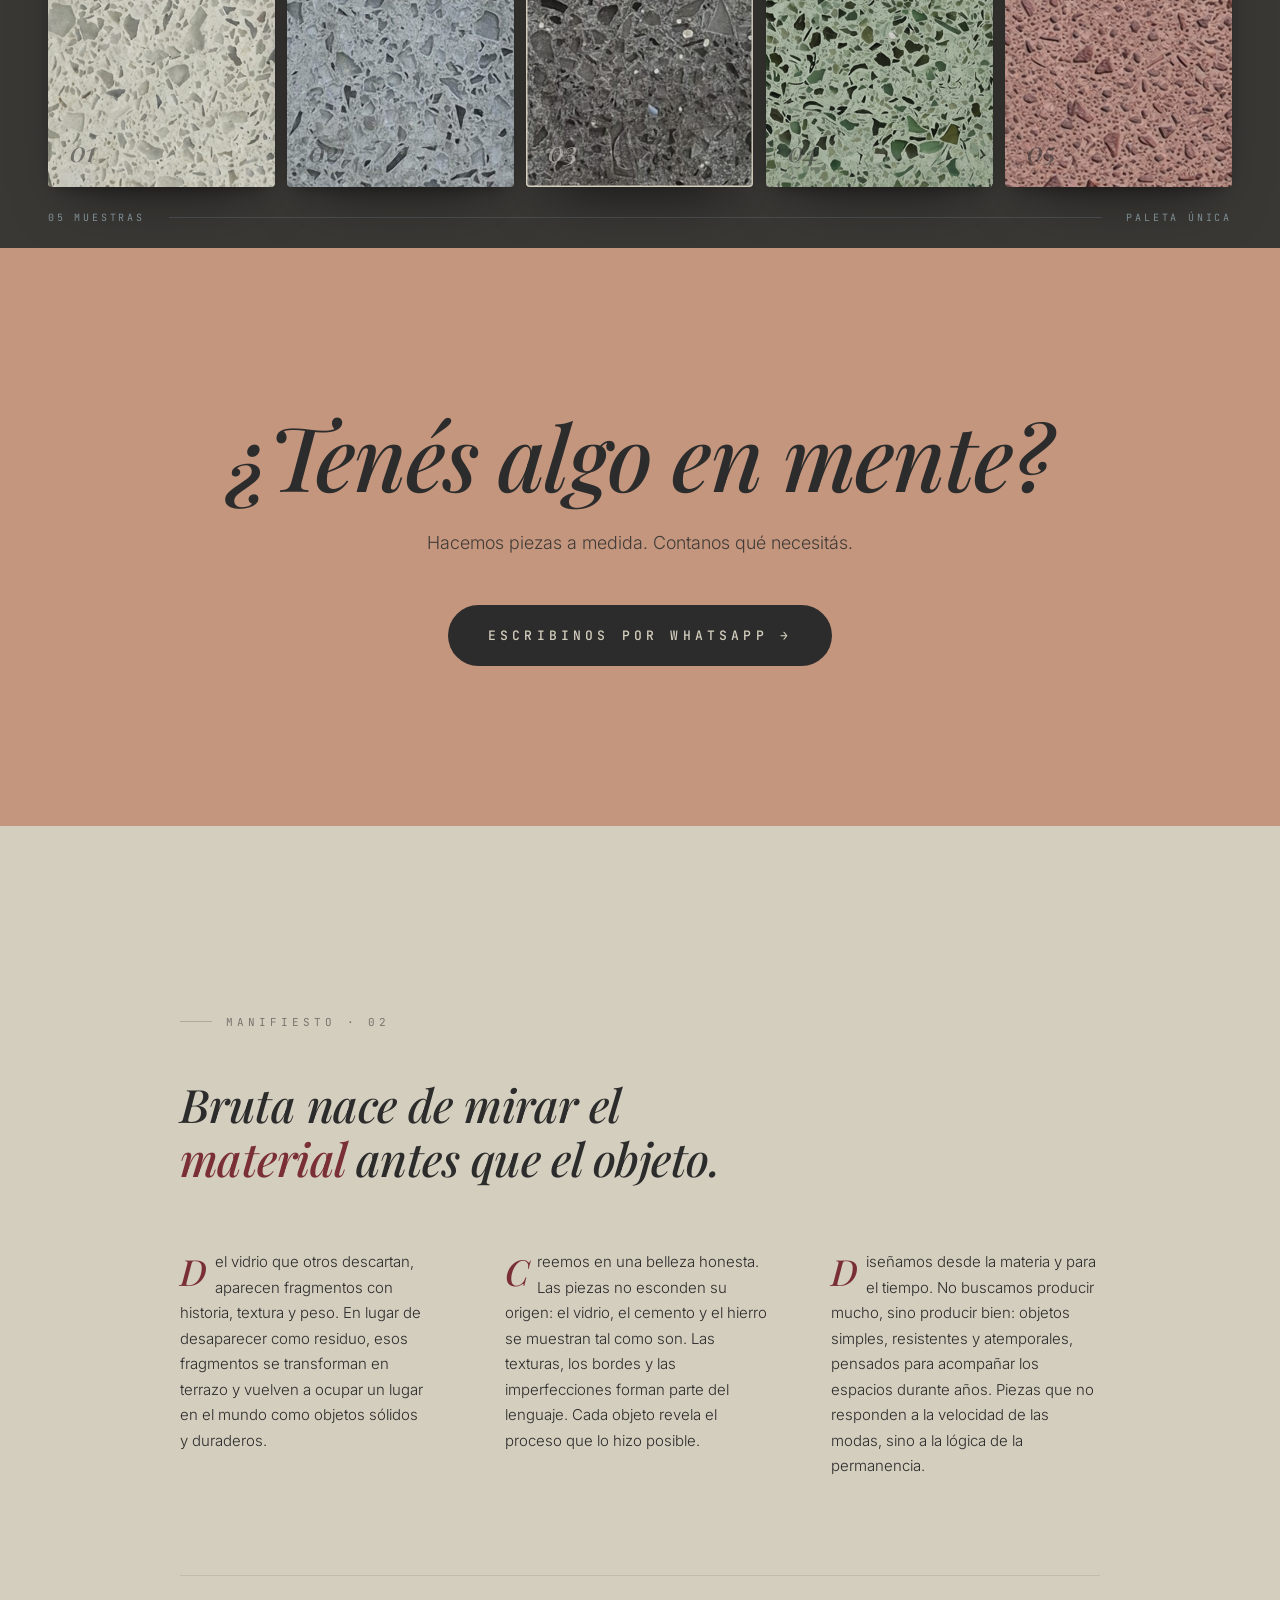
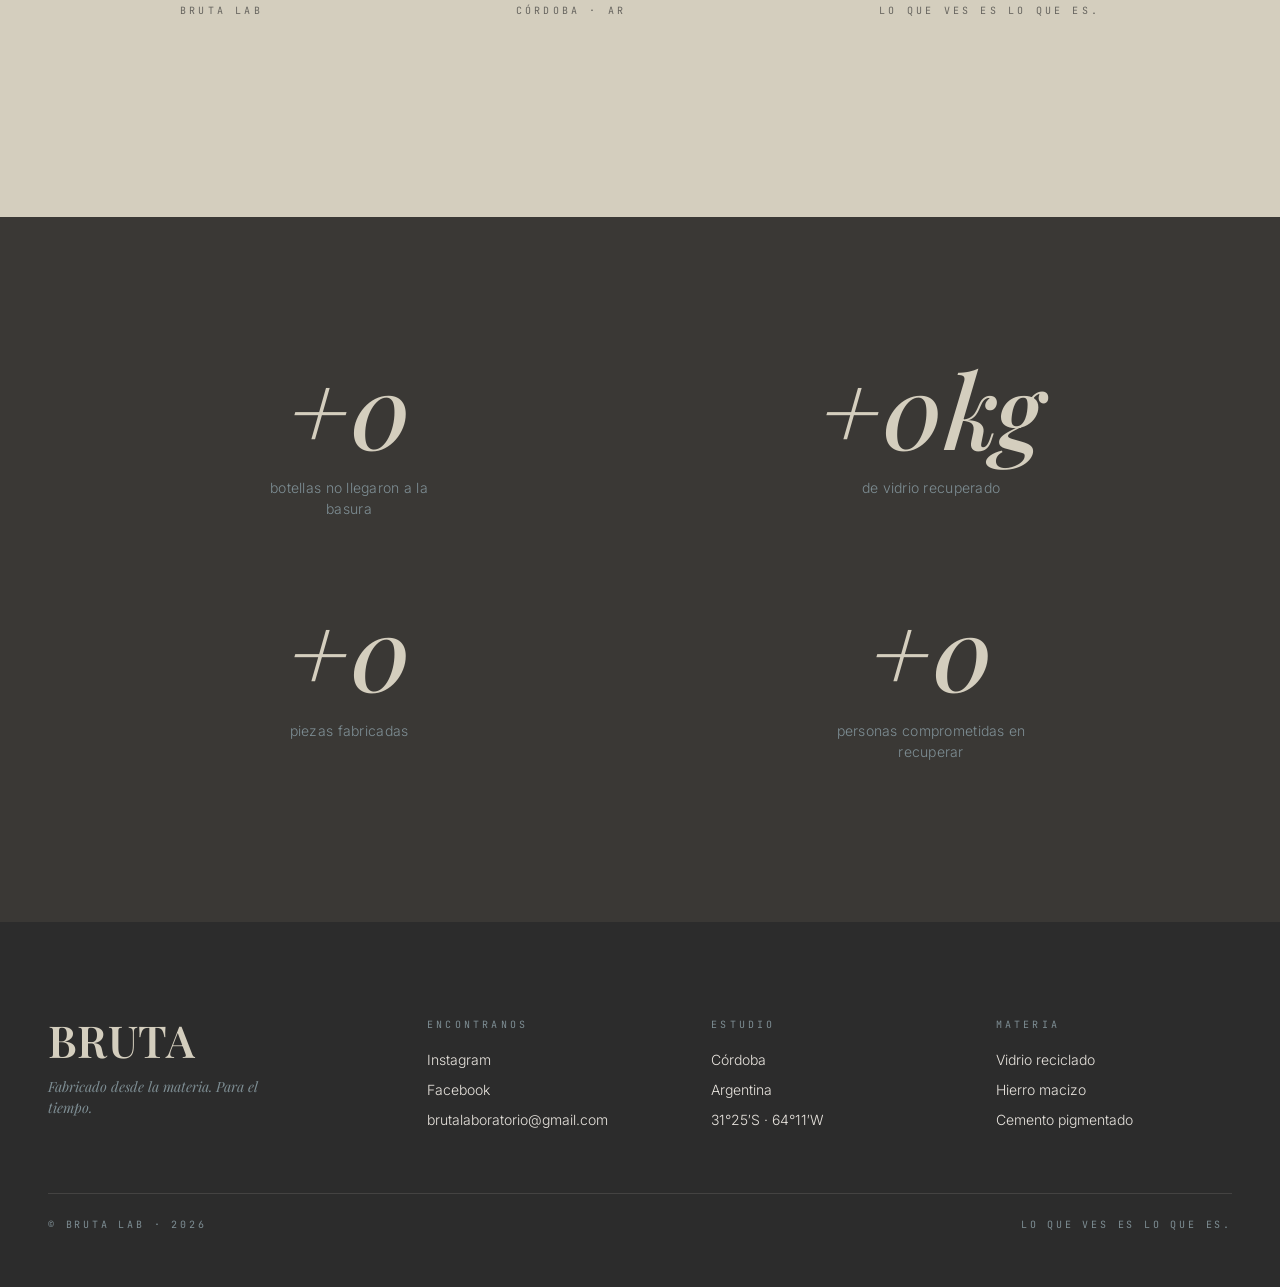
==== commit 5cab1e81: "Galeria: texto scrubber en basalto para legibilidad Co-Authored-By: Claude Sonnet 4.6 <noreply@anthr" ====
--- a/index.html
+++ b/index.html
@@ -1714,7 +1714,7 @@
     font-size: 9px;
     letter-spacing: 0.28em;
     text-transform: uppercase;
-    color: var(--porfido);
+    color: var(--basalto);
     white-space: nowrap;
   }
   .galeria__speed-range {
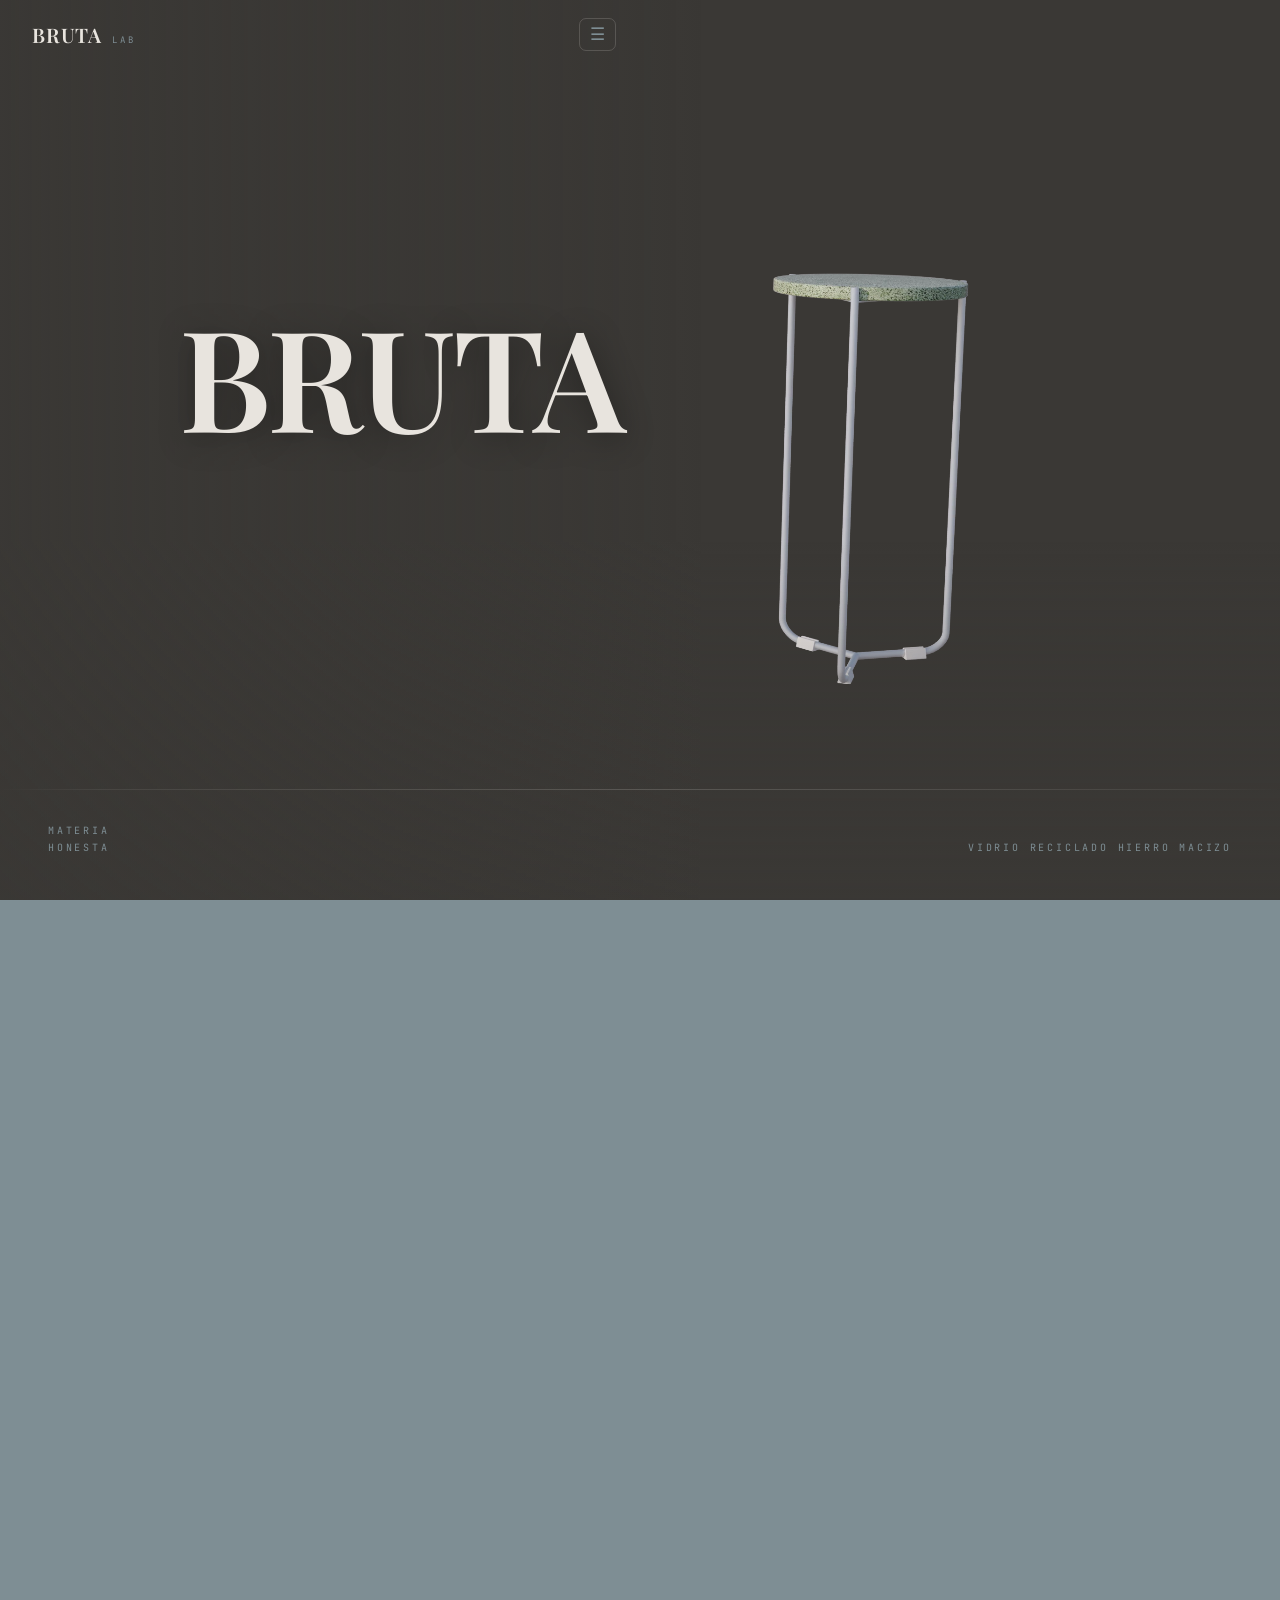
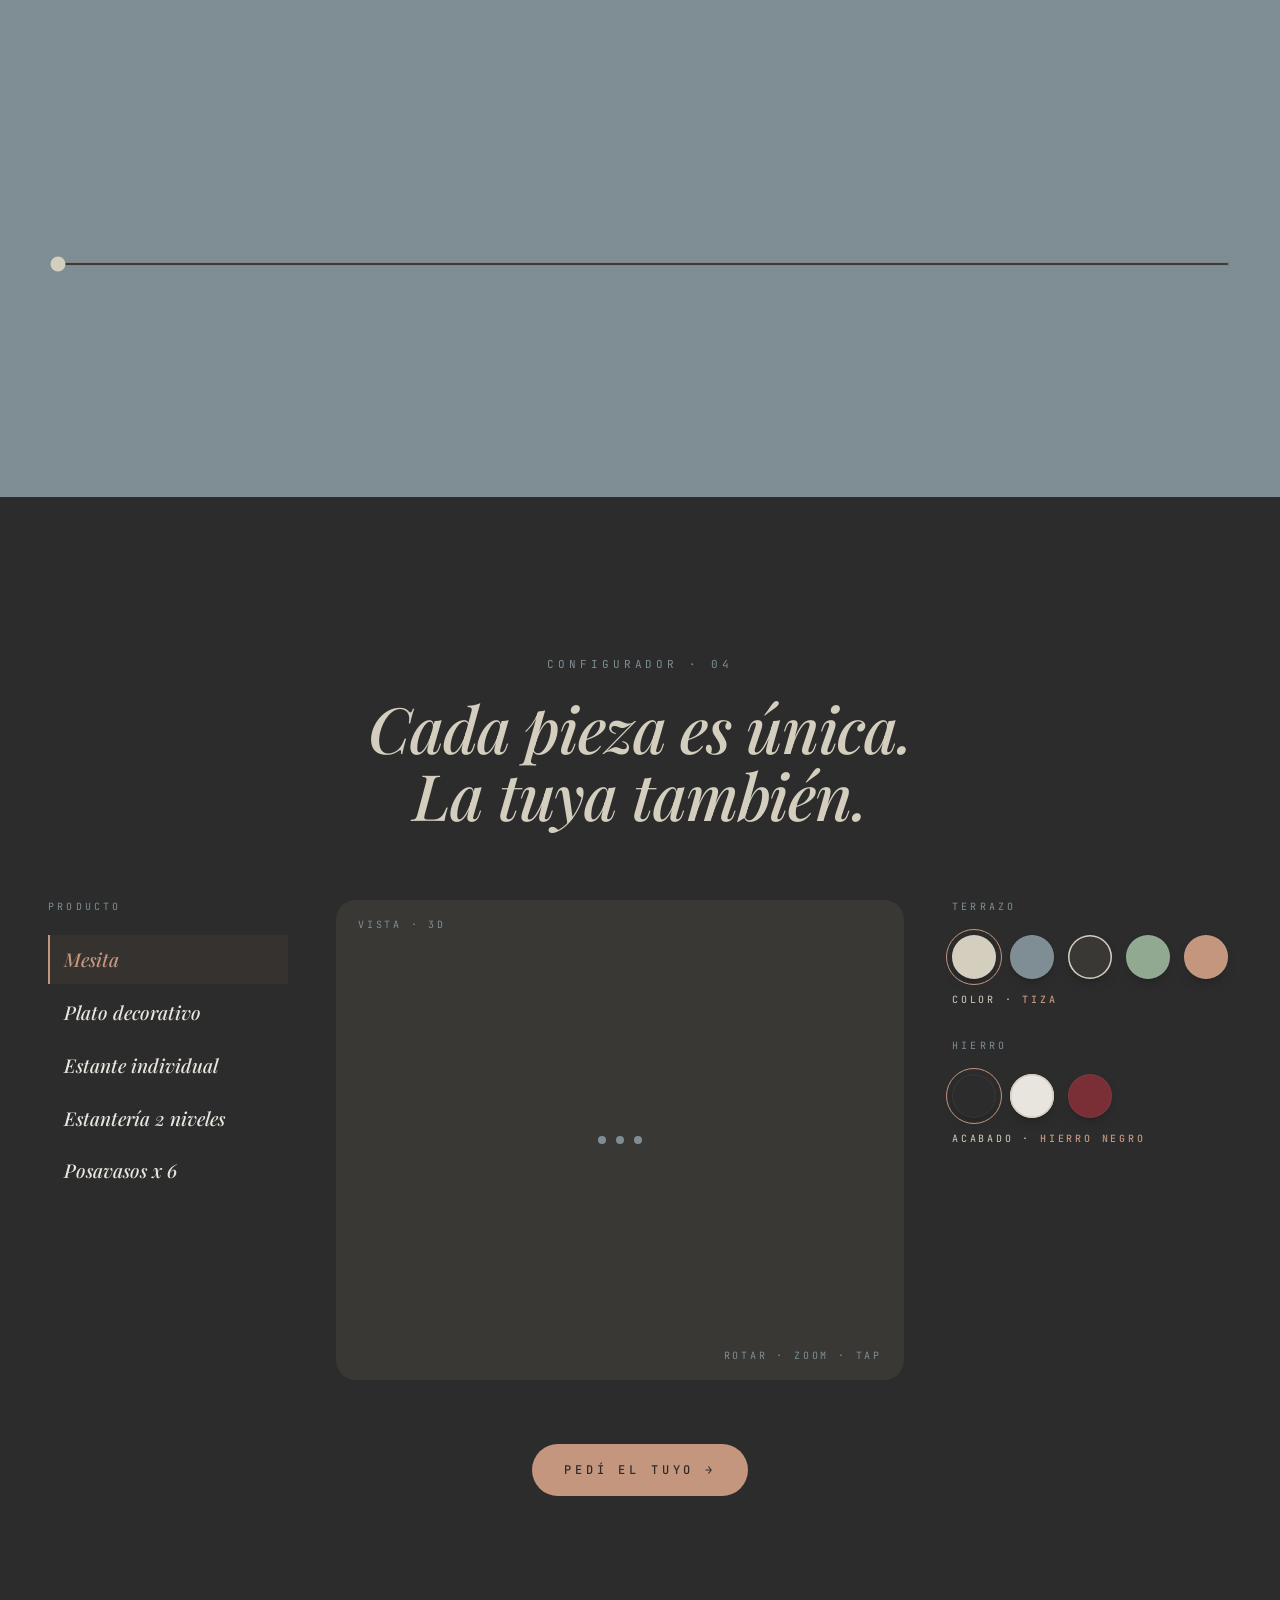
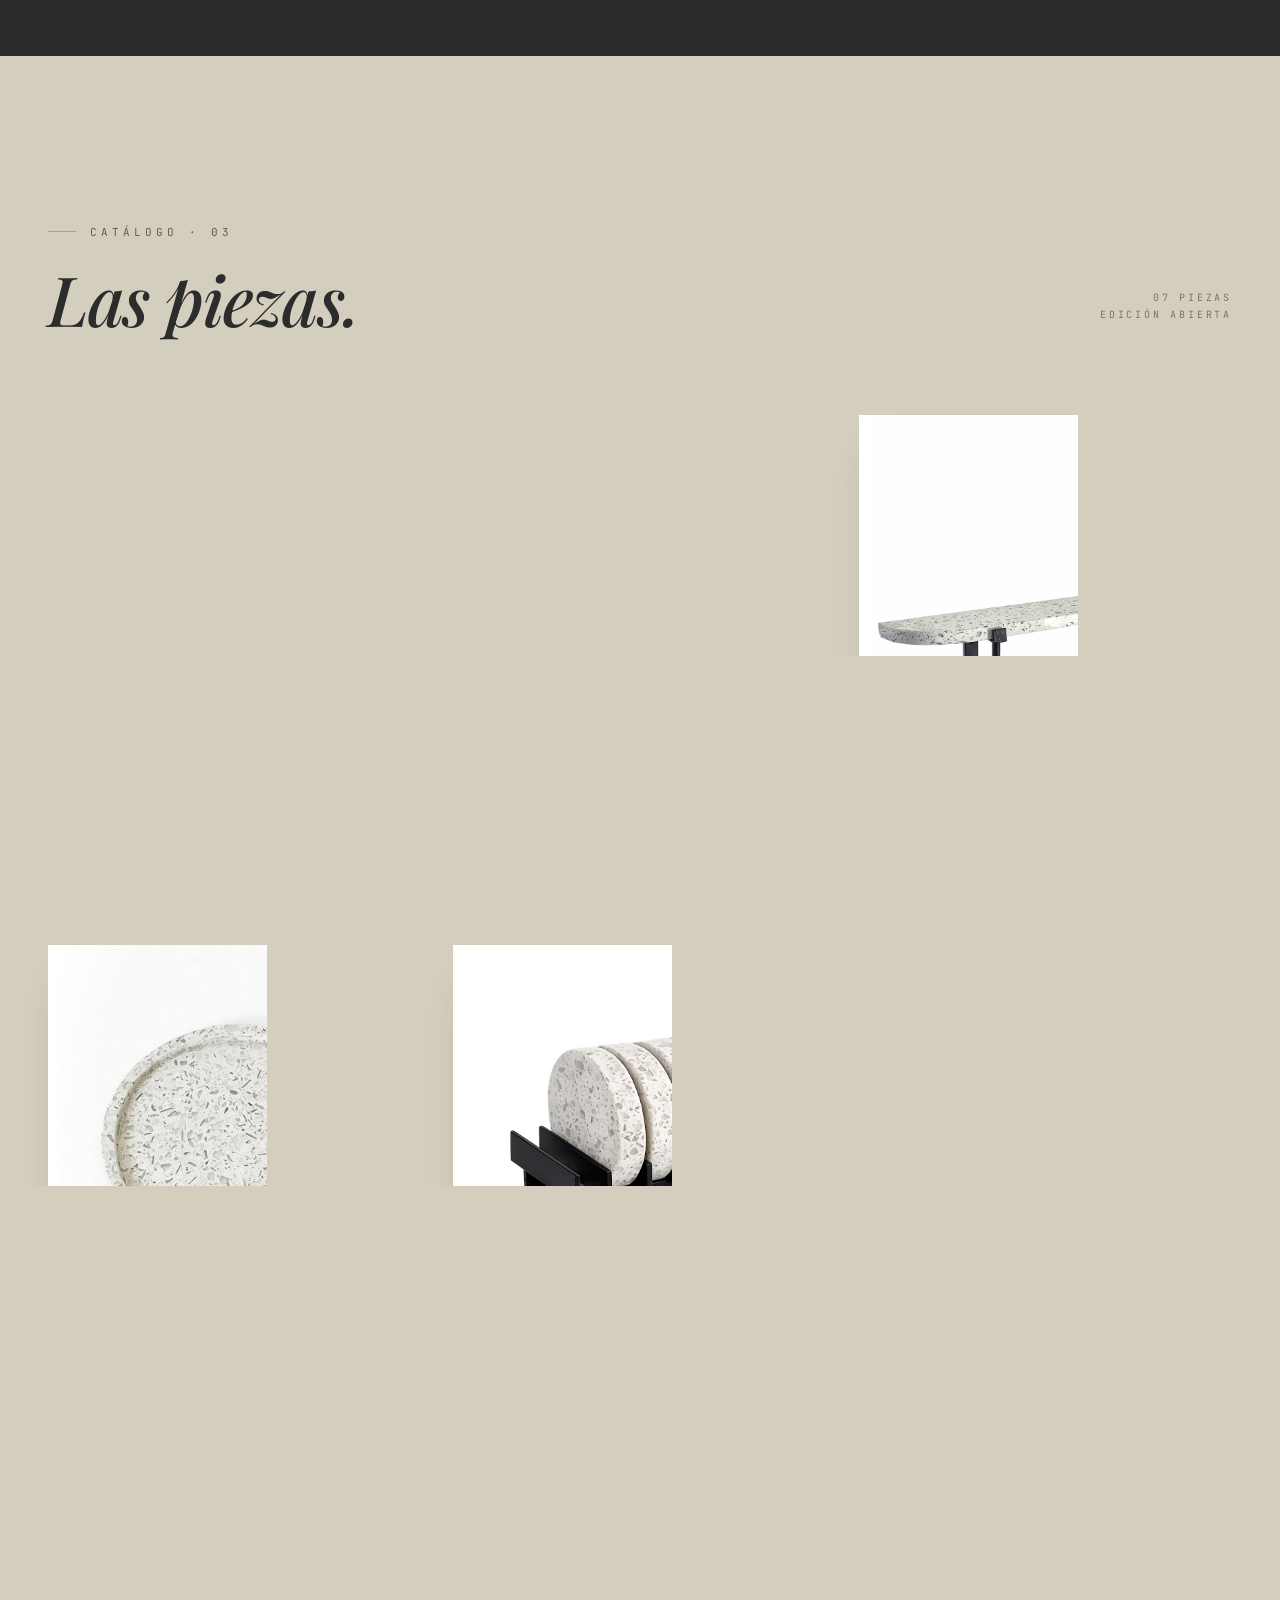
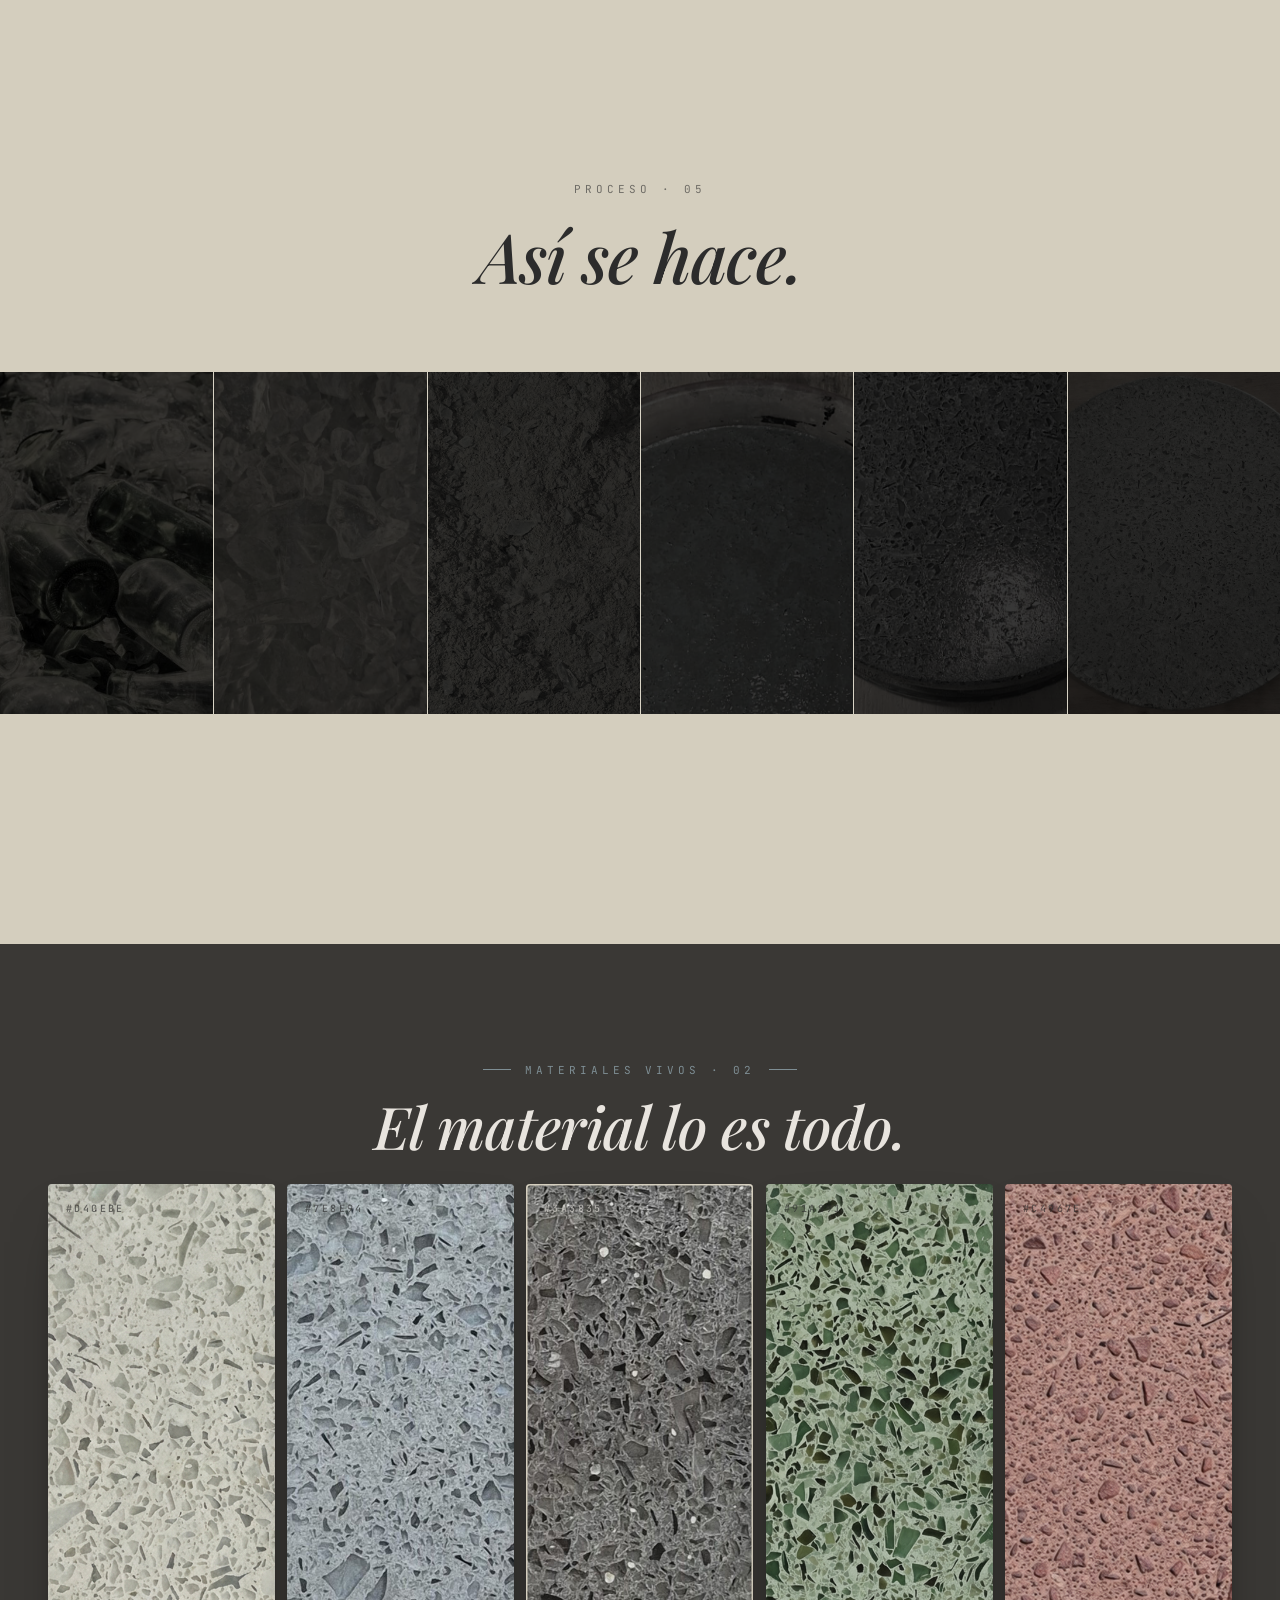
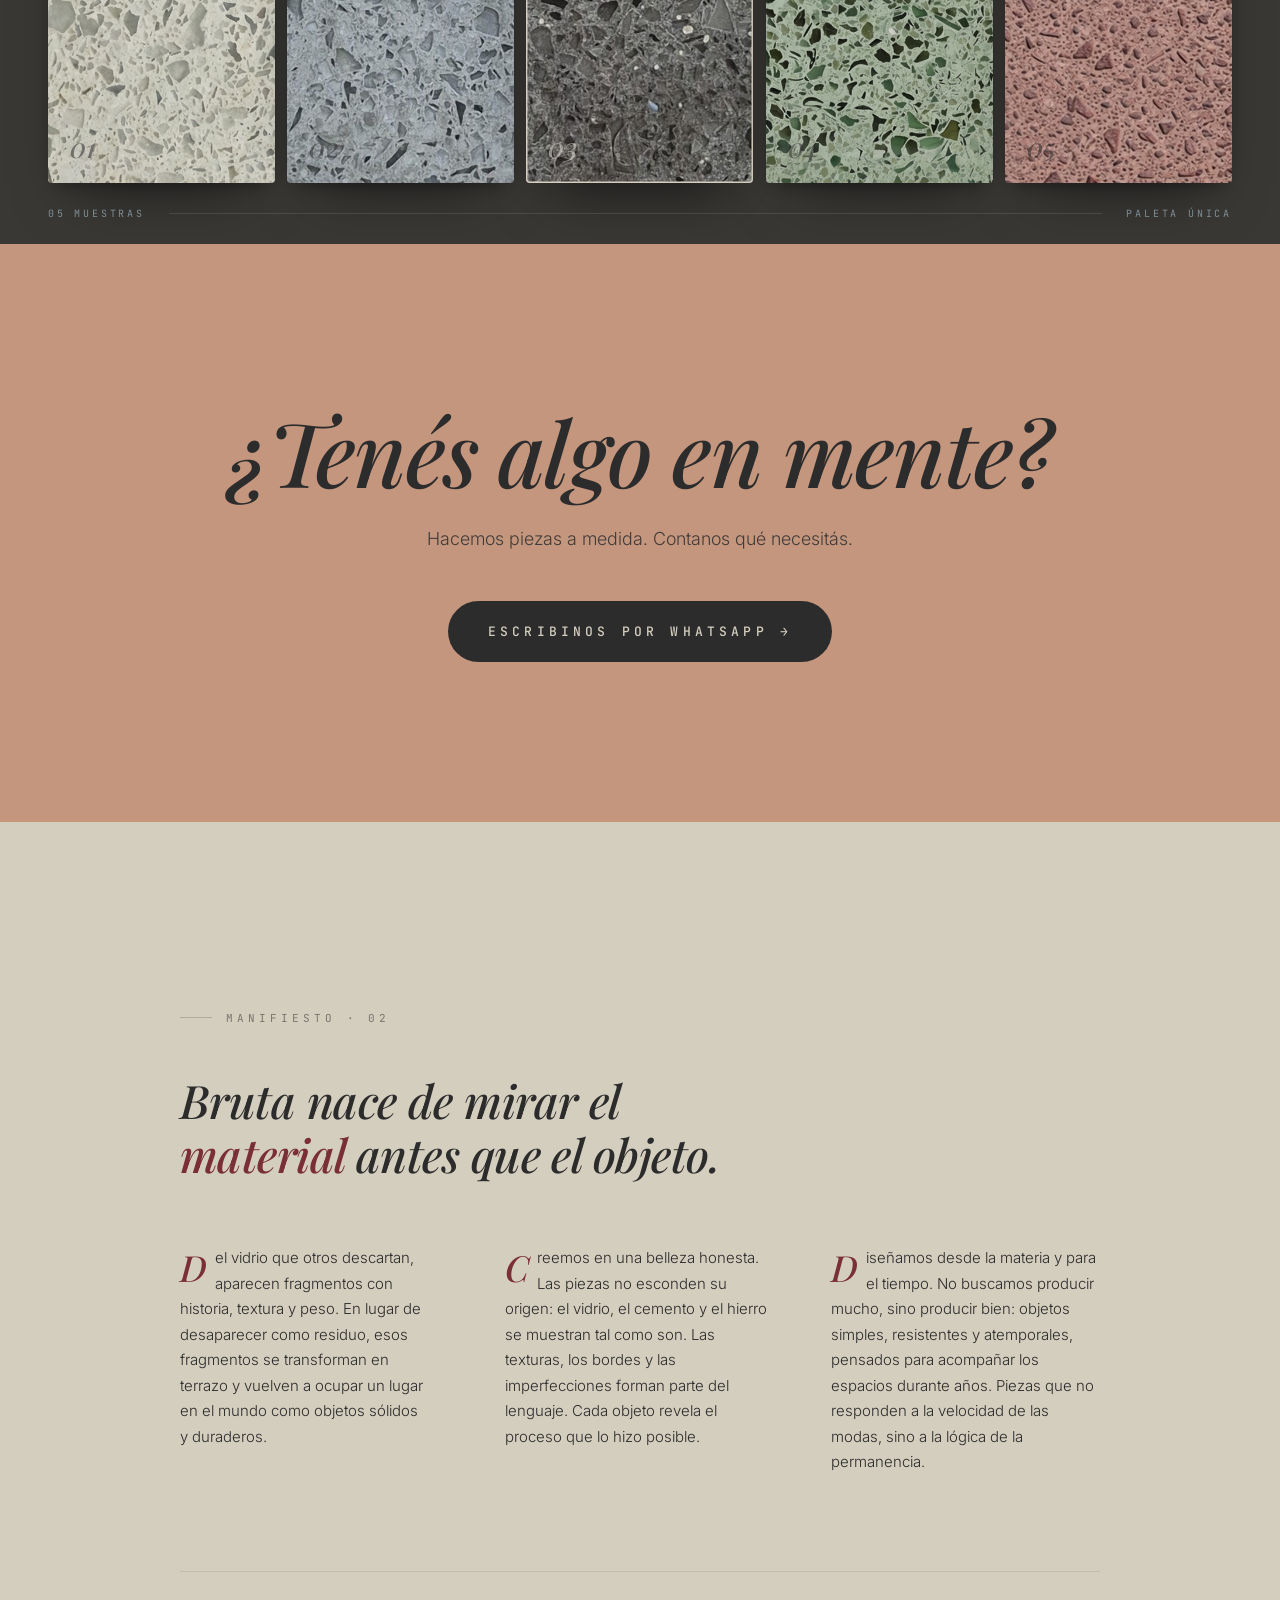
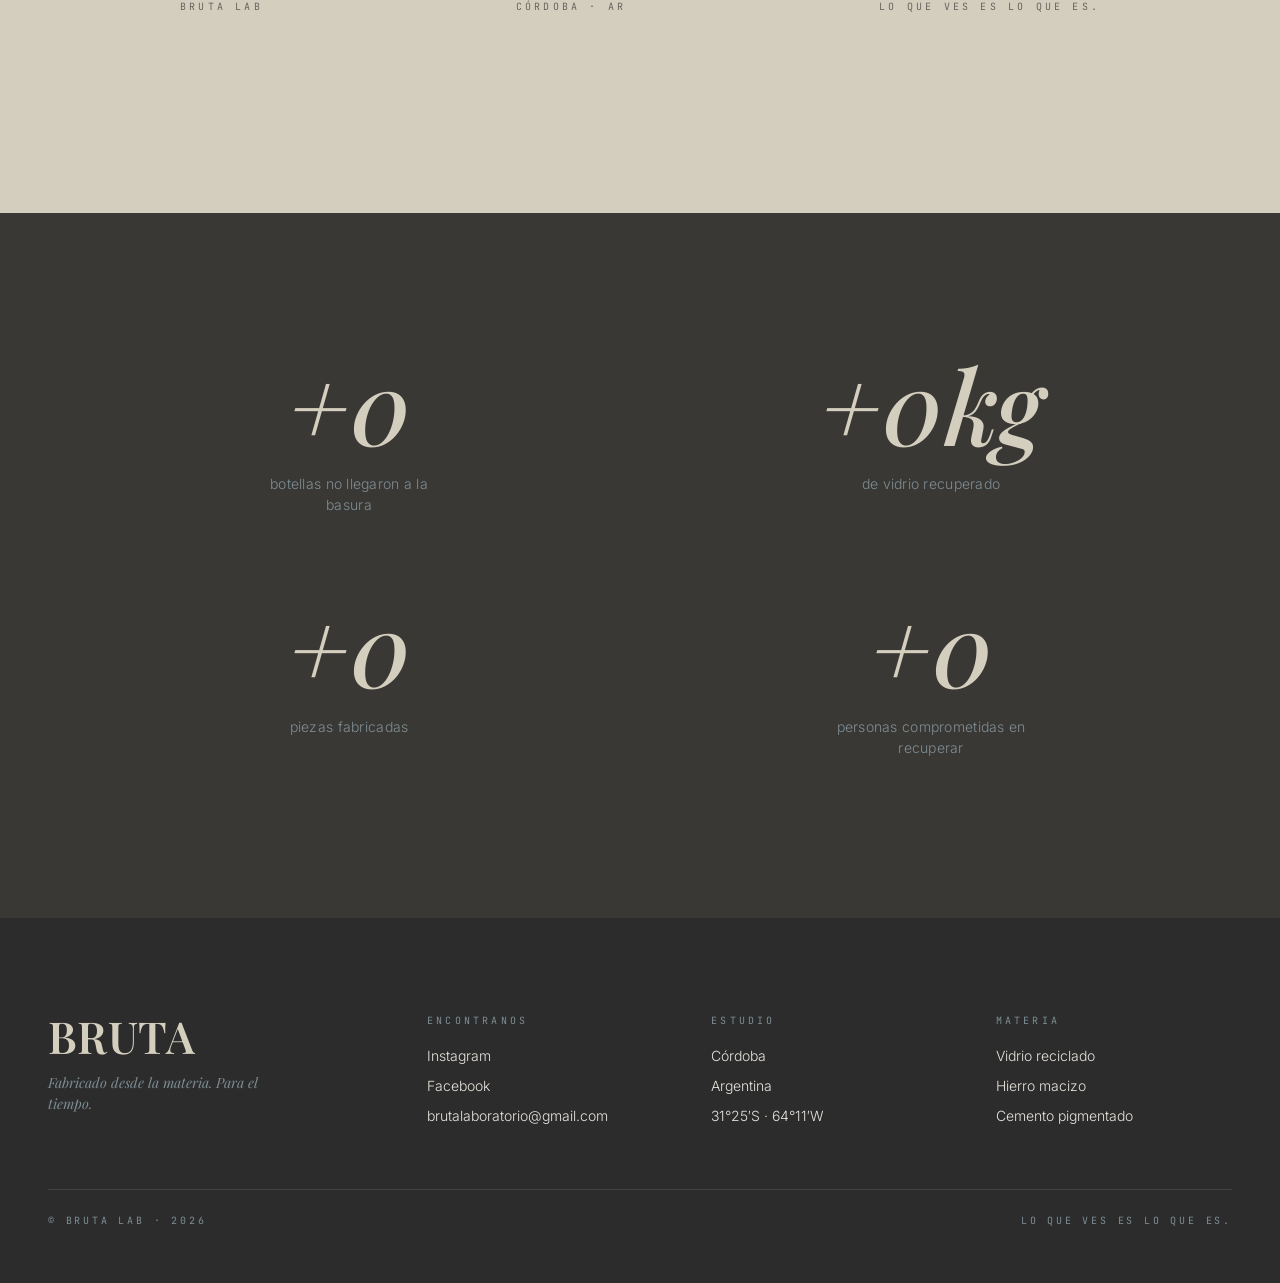
==== commit 5b4c7fad: "Galeria: scrubber de posicion - muestra donde estas en la rueda y permite saltar Co-Authored-By: Cla" ====
--- a/index.html
+++ b/index.html
@@ -2082,9 +2082,7 @@
   </div>
 
   <div class="galeria__scrubber">
-    <span>Lento</span>
-    <input type="range" id="galeria-speed" class="galeria__speed-range" min="0" max="100" value="30">
-    <span>Rápido</span>
+    <input type="range" id="galeria-scrub" class="galeria__speed-range" min="0" max="1000" value="0">
   </div>
 
   <div class="galeria__foot">
@@ -3009,25 +3007,36 @@
     // ── Autoplay ───────────────────────────────────────────────
     let x = 0, vel = -1.5, targetVel = -1.5, paused = false;
     let dragging = false, dragDist = 0, lastX = 0;
-    let BASE = -1.5;
-
-    const speedRange = document.getElementById('galeria-speed');
-    if (speedRange) {
-      speedRange.addEventListener('input', function() {
-        BASE = -(speedRange.value / 20);
-        if (!dragging && !paused) targetVel = BASE;
+    const BASE = -1.5;
+    const scrub = document.getElementById('galeria-scrub');
+    let scrubbing = false;
+
+    if (scrub) {
+      scrub.addEventListener('mousedown',  function() { scrubbing = true; });
+      scrub.addEventListener('touchstart', function() { scrubbing = true; }, { passive: true });
+      scrub.addEventListener('mouseup',    function() { scrubbing = false; });
+      scrub.addEventListener('touchend',   function() { scrubbing = false; });
+      scrub.addEventListener('input', function() {
+        var hw = halfW();
+        if (hw > 0) x = -(scrub.value / 1000) * hw;
+        track.style.transform = 'translate3d(' + x + 'px,0,0)';
       });
     }
     function halfW() { return track.scrollWidth / 2; }
 
     (function tick() {
-      if (!dragging && !paused) {
+      if (!dragging && !paused && !scrubbing) {
         vel += (targetVel - vel) * 0.08;
         targetVel += (BASE - targetVel) * 0.03;
         x += vel;
         const hw = halfW();
         if (hw > 0) { while (x < -hw) x += hw; while (x > 0) x -= hw; }
         track.style.transform = 'translate3d(' + x + 'px,0,0)';
+      }
+      // sincroniza scrubber con posición actual
+      if (scrub && !scrubbing) {
+        const hw = halfW();
+        if (hw > 0) scrub.value = (-x / hw) * 1000;
       }
       requestAnimationFrame(tick);
     })();
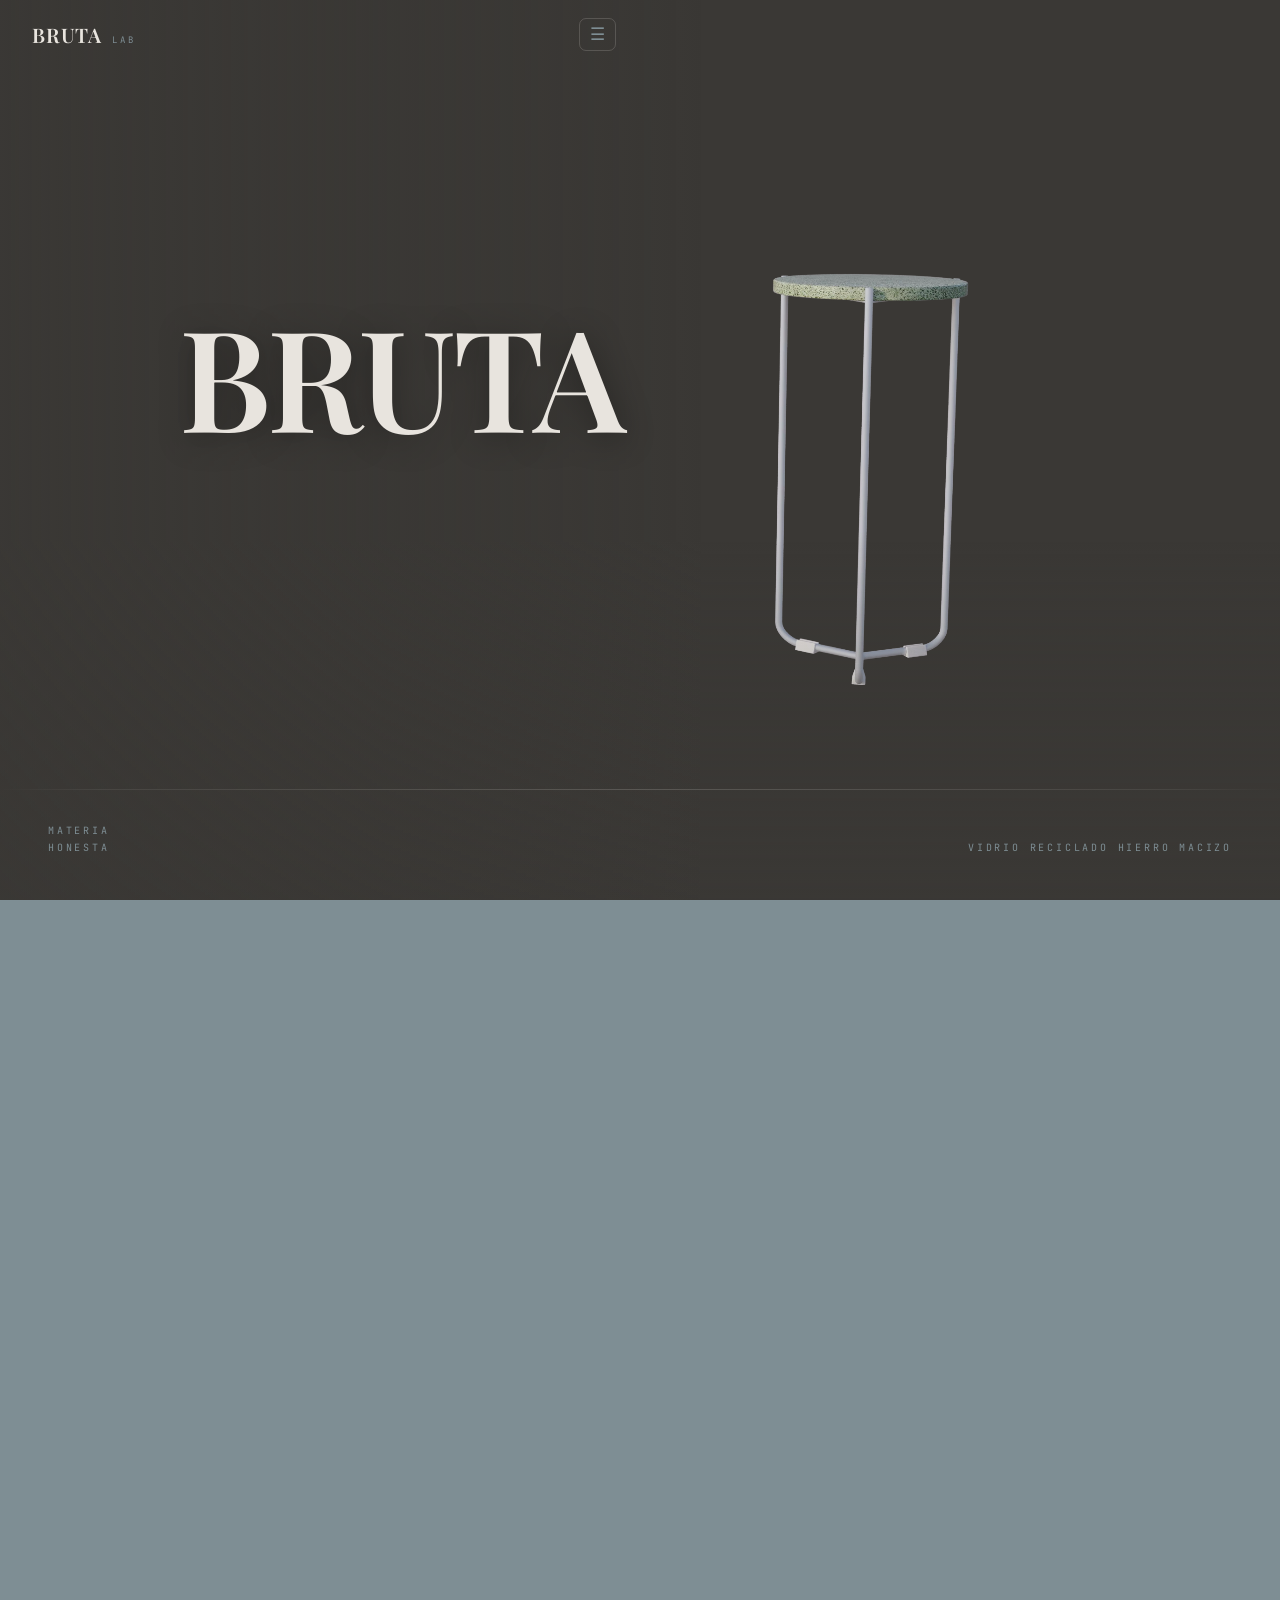
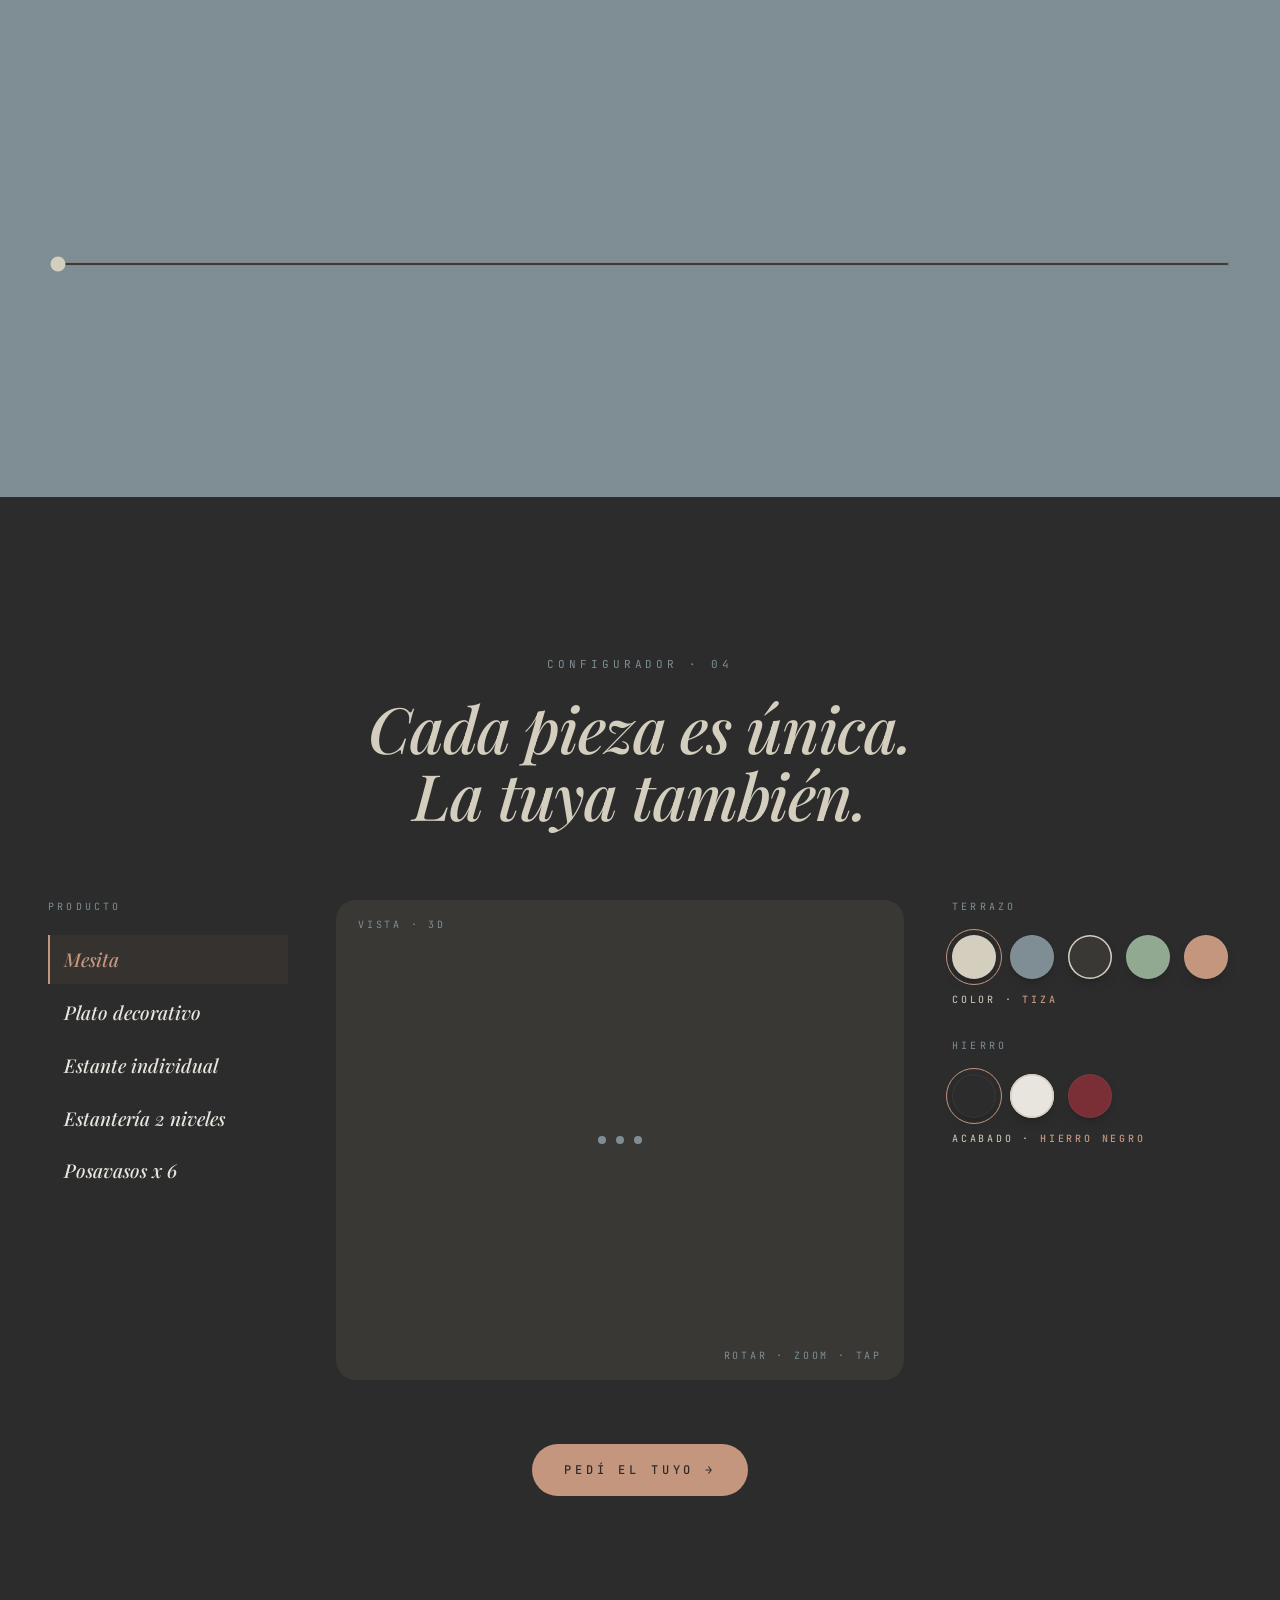
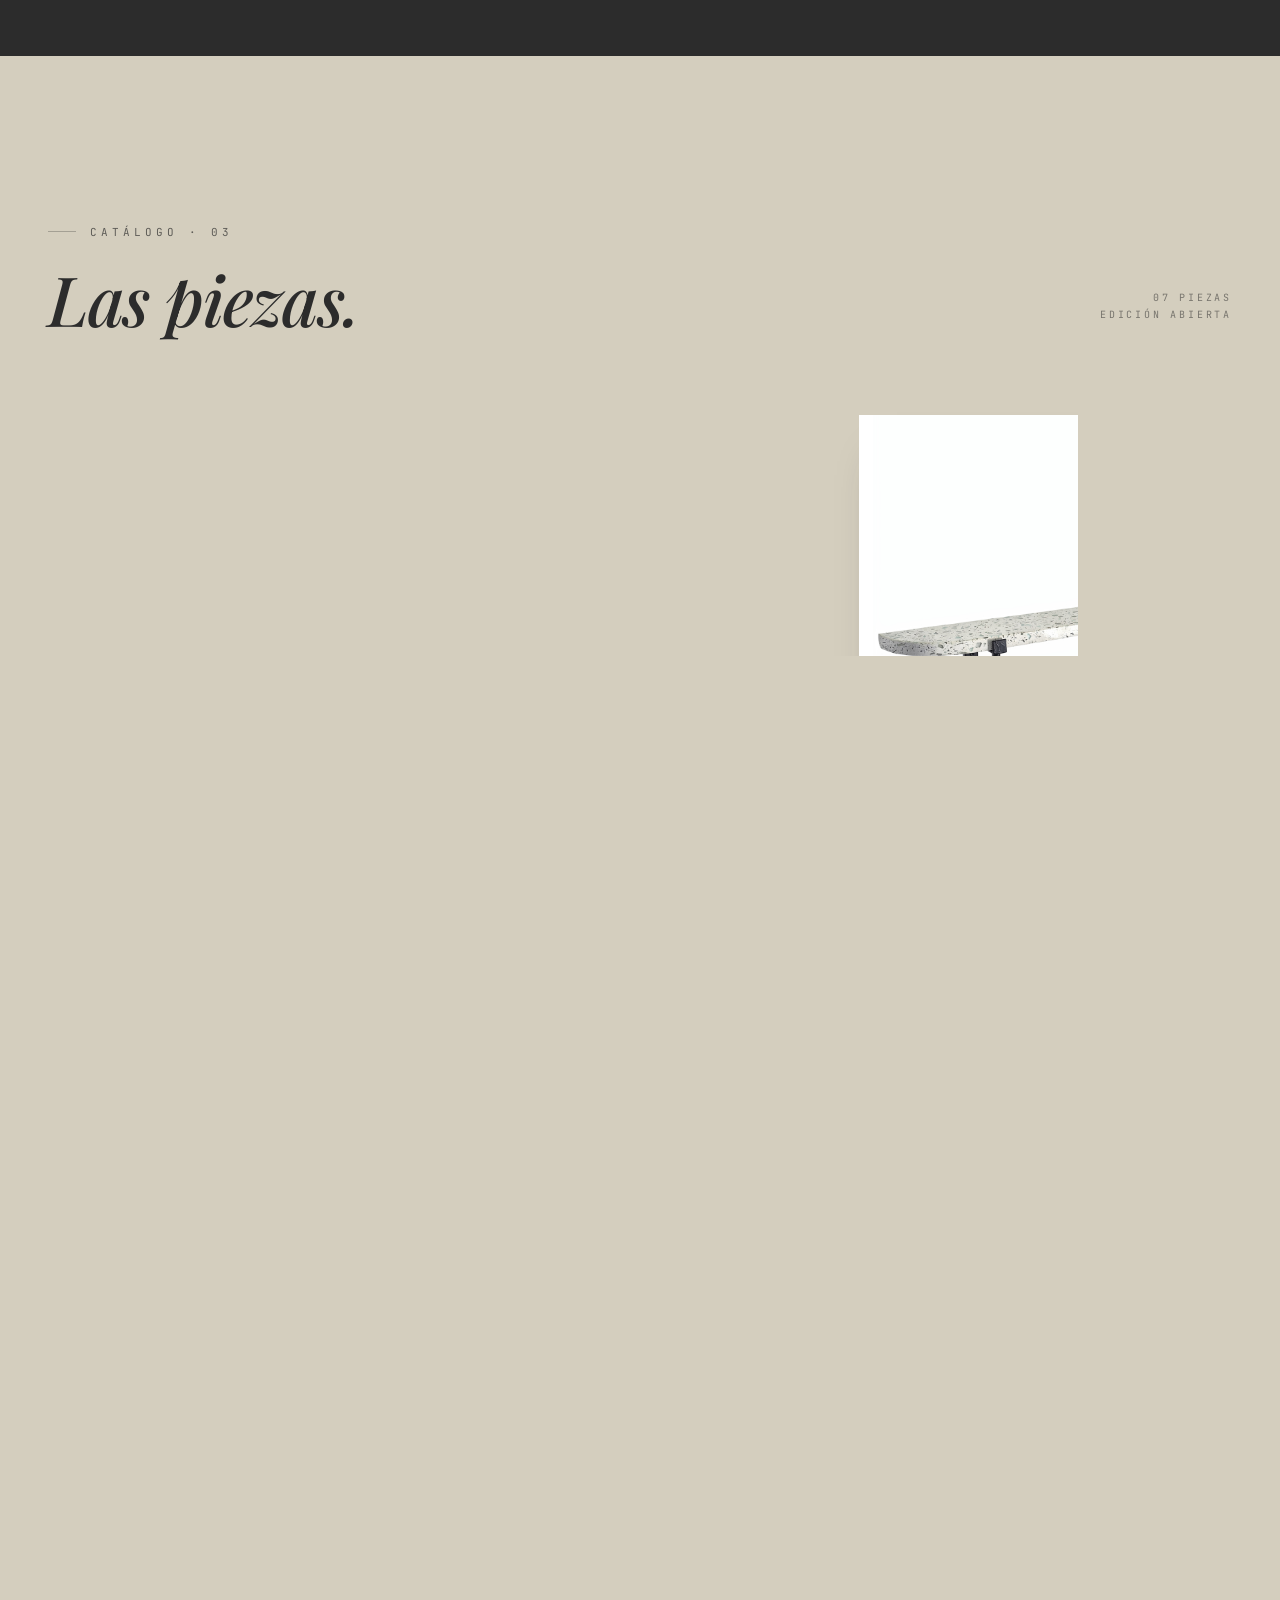
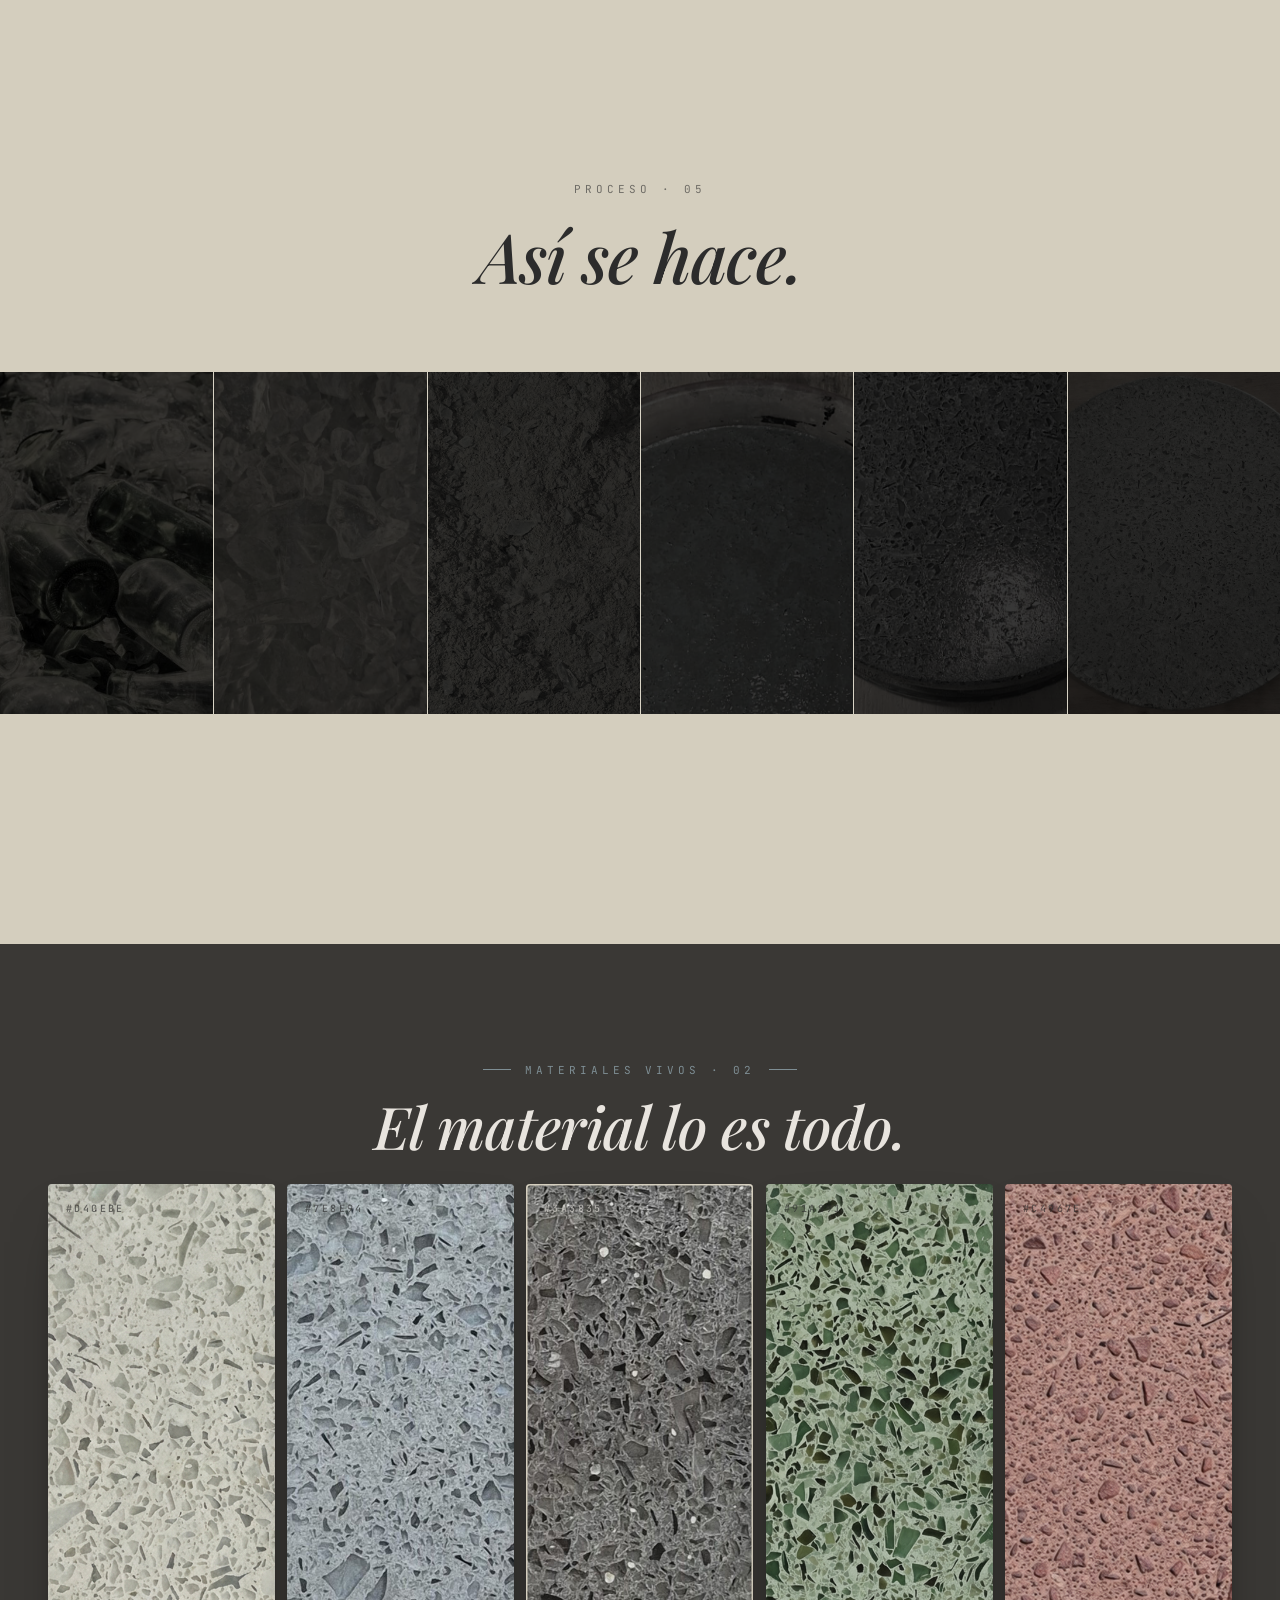
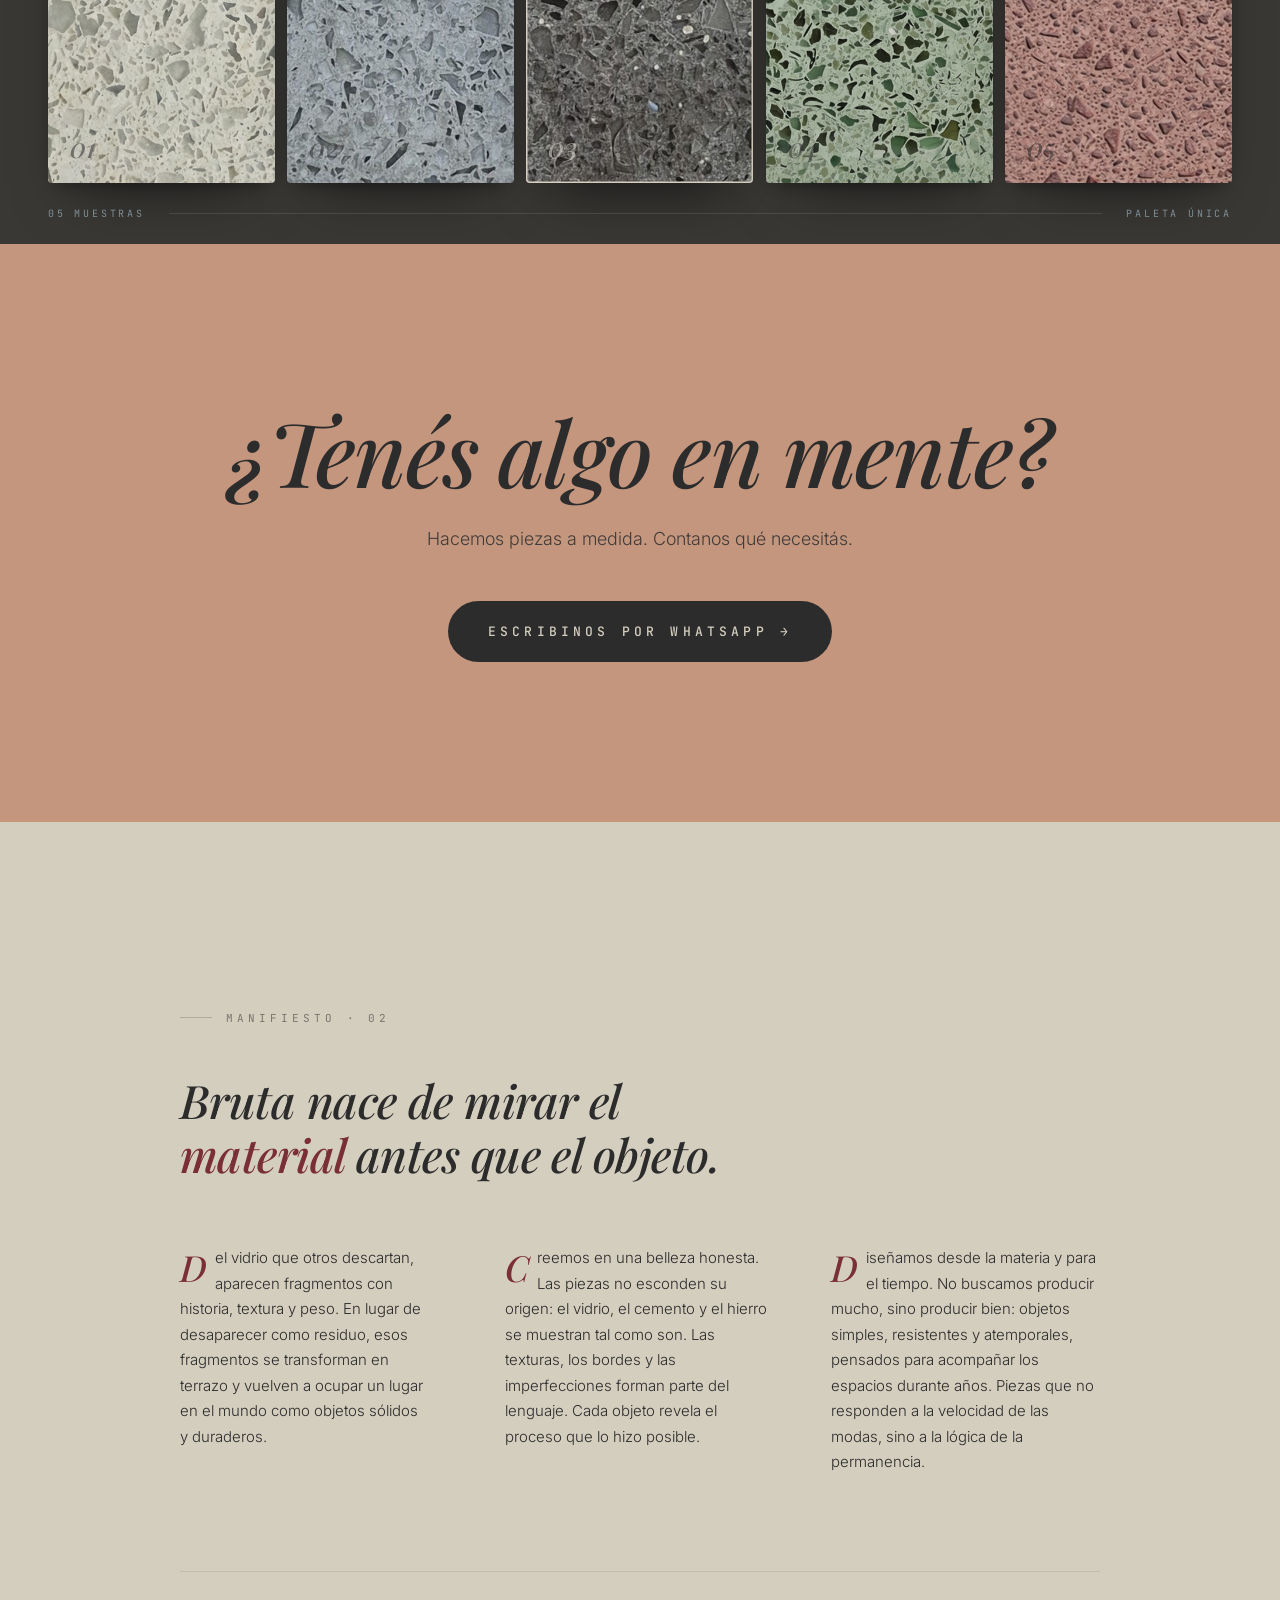
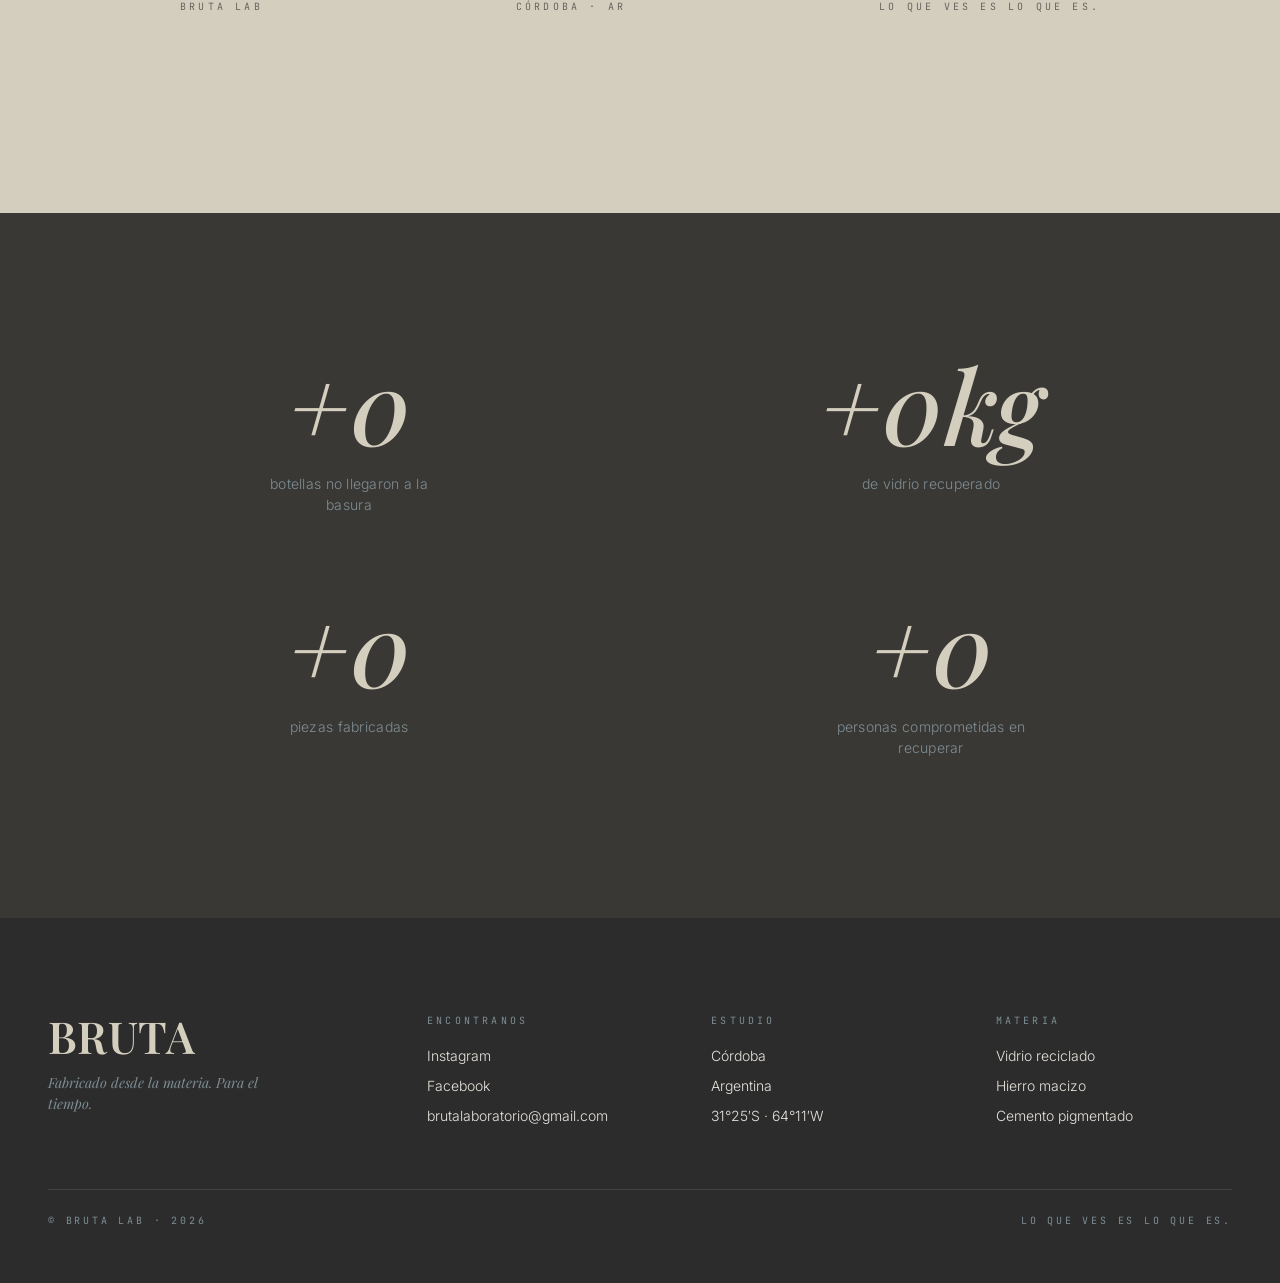
==== commit 1d8dacfe: "Catalogo: elimina precios de las tarjetas Co-Authored-By: Claude Sonnet 4.6 <noreply@anthropic.com>" ====
--- a/index.html
+++ b/index.html
@@ -986,14 +986,6 @@
     line-height: 1.15;
     color: var(--hierro-negro);
     letter-spacing: -0.005em;
-  }
-  .pieza__precio {
-    font-family: var(--ff-mono);
-    font-size: 12px;
-    font-weight: 500;
-    letter-spacing: 0.12em;
-    color: var(--hierro-negro);
-    white-space: nowrap;
   }
 
   /* DORSO — fondo Tiza, dibujo tcnico + nombre arriba + medidas */
@@ -2189,7 +2181,6 @@
           </div>
           <div class="pieza__meta">
             <div class="pieza__nombre">Estantería 2 niveles</div>
-            <div class="pieza__precio">$ 181.600 <small>c/ transferencia</small></div>
           </div>
         </div>
         <div class="pieza__cara pieza__dorso">
@@ -2217,7 +2208,6 @@
           </div>
           <div class="pieza__meta">
             <div class="pieza__nombre">Mesita</div>
-            <div class="pieza__precio">$ 96.000 <small>c/ transferencia</small></div>
           </div>
         </div>
         <div class="pieza__cara pieza__dorso">
@@ -2245,7 +2235,6 @@
           </div>
           <div class="pieza__meta">
             <div class="pieza__nombre">Estante individual</div>
-            <div class="pieza__precio">$ 63.200 <small>c/ transferencia</small></div>
           </div>
         </div>
         <div class="pieza__cara pieza__dorso">
@@ -2273,7 +2262,6 @@
           </div>
           <div class="pieza__meta">
             <div class="pieza__nombre">Plato decorativo</div>
-            <div class="pieza__precio">$ 26.400 <small>c/ transferencia</small></div>
           </div>
         </div>
         <div class="pieza__cara pieza__dorso">
@@ -2301,7 +2289,6 @@
           </div>
           <div class="pieza__meta">
             <div class="pieza__nombre">Posavasos <em>x6</em> <small style="font-size:0.65em;opacity:0.7">(x4 ó x2)</small></div>
-            <div class="pieza__precio">$ 63.200 <small>c/ transferencia</small></div>
           </div>
         </div>
         <div class="pieza__cara pieza__dorso">
